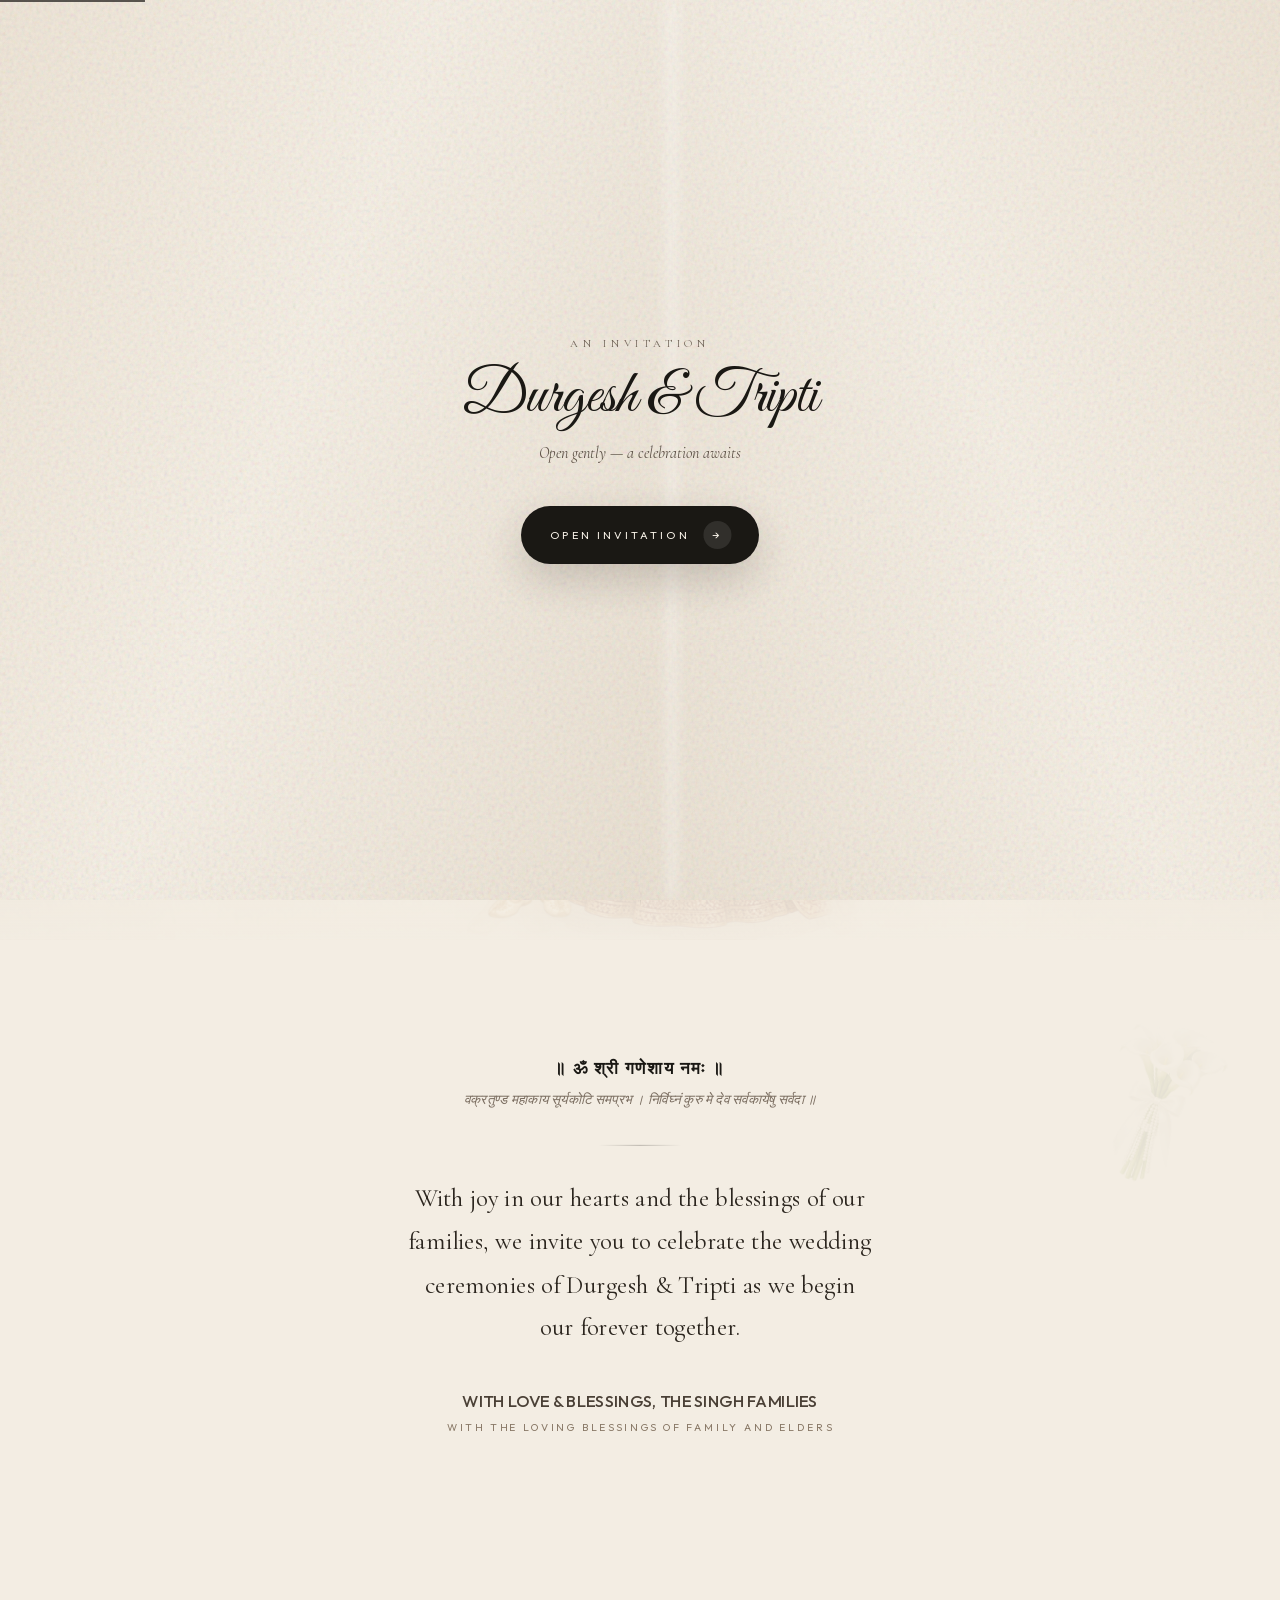
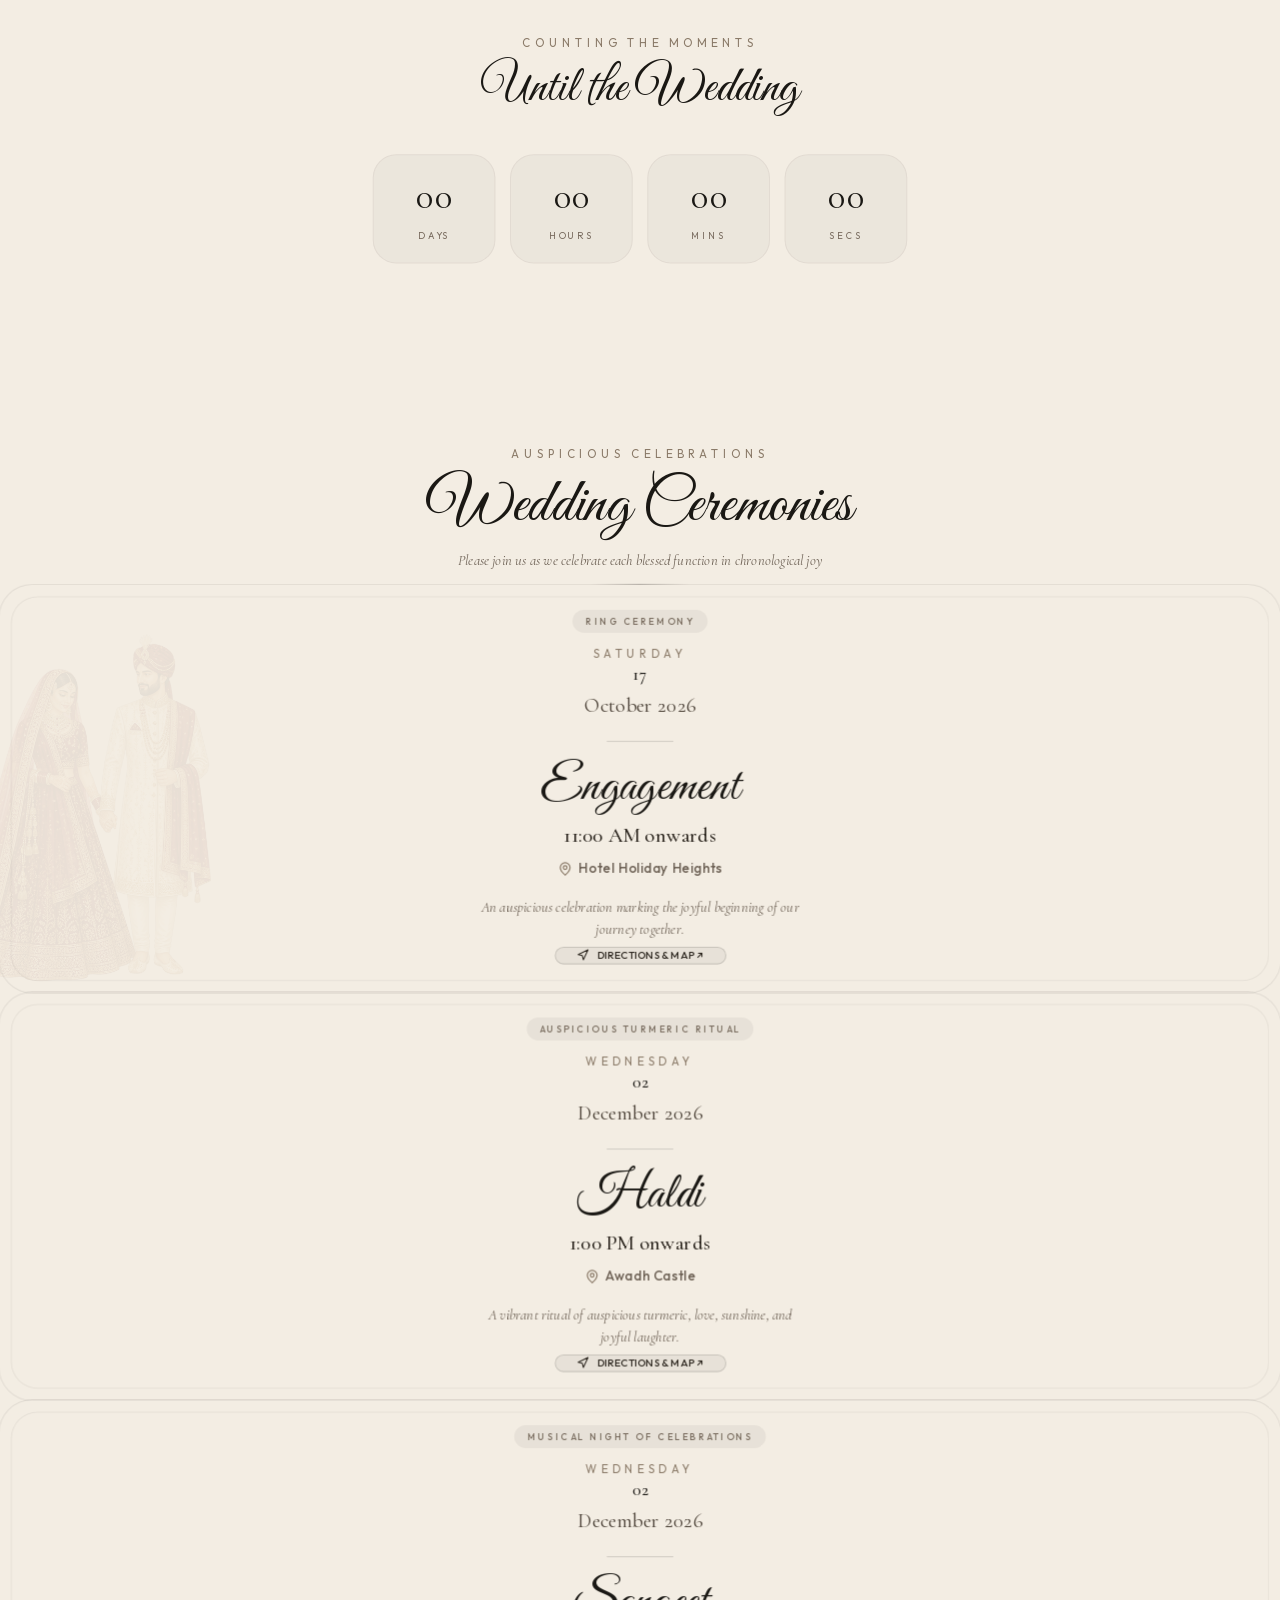
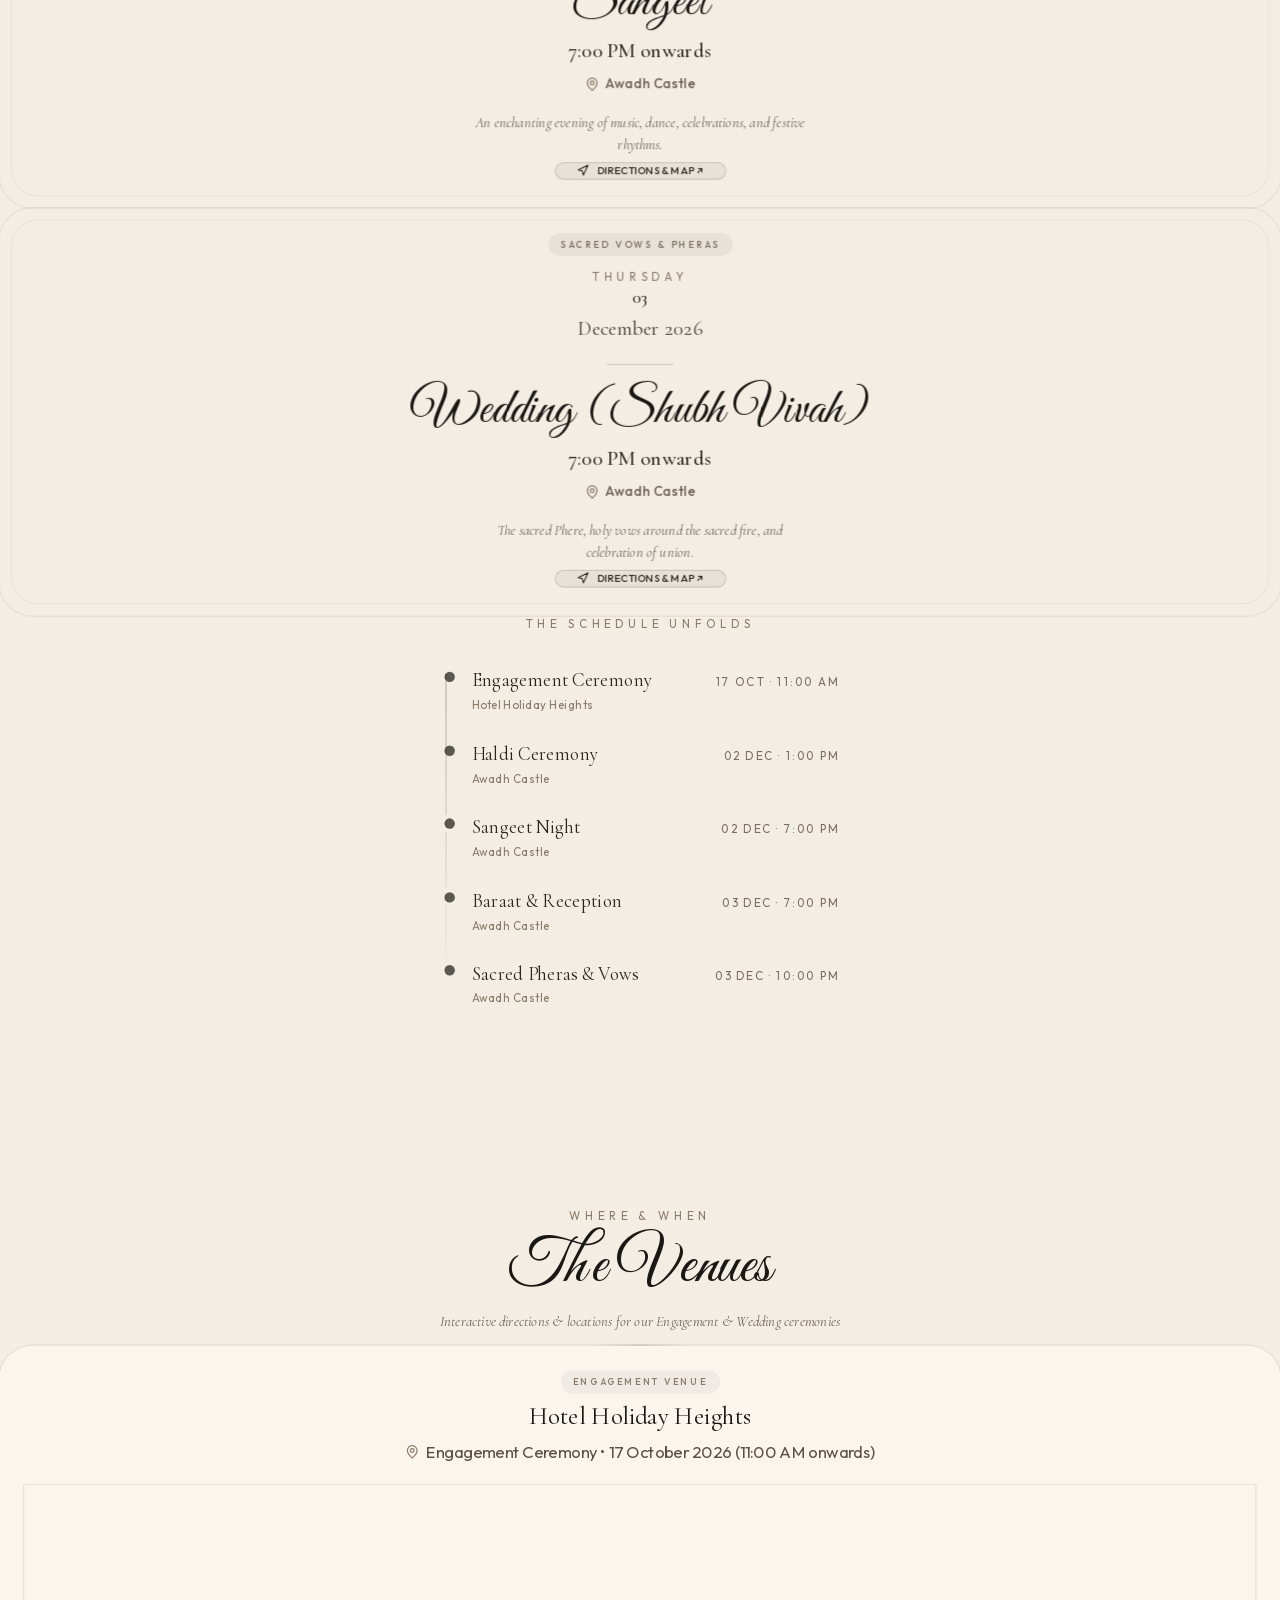
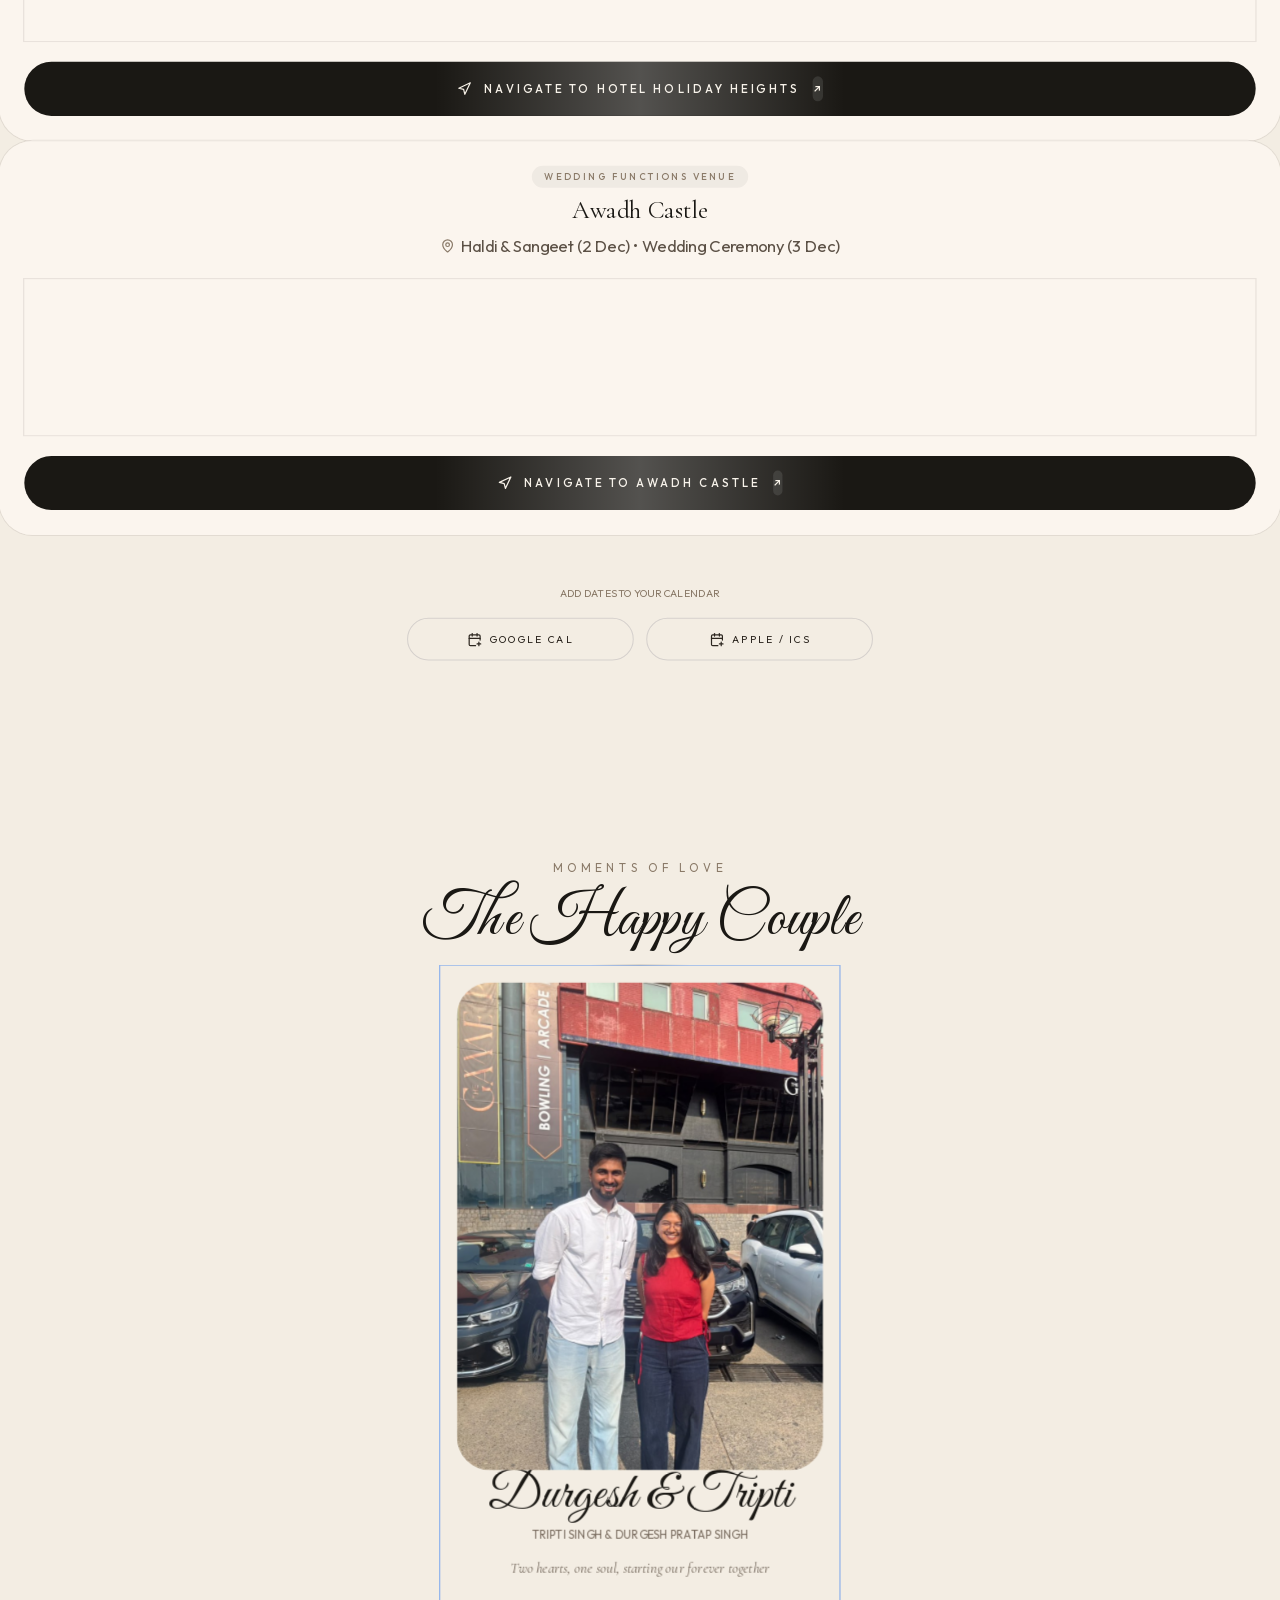
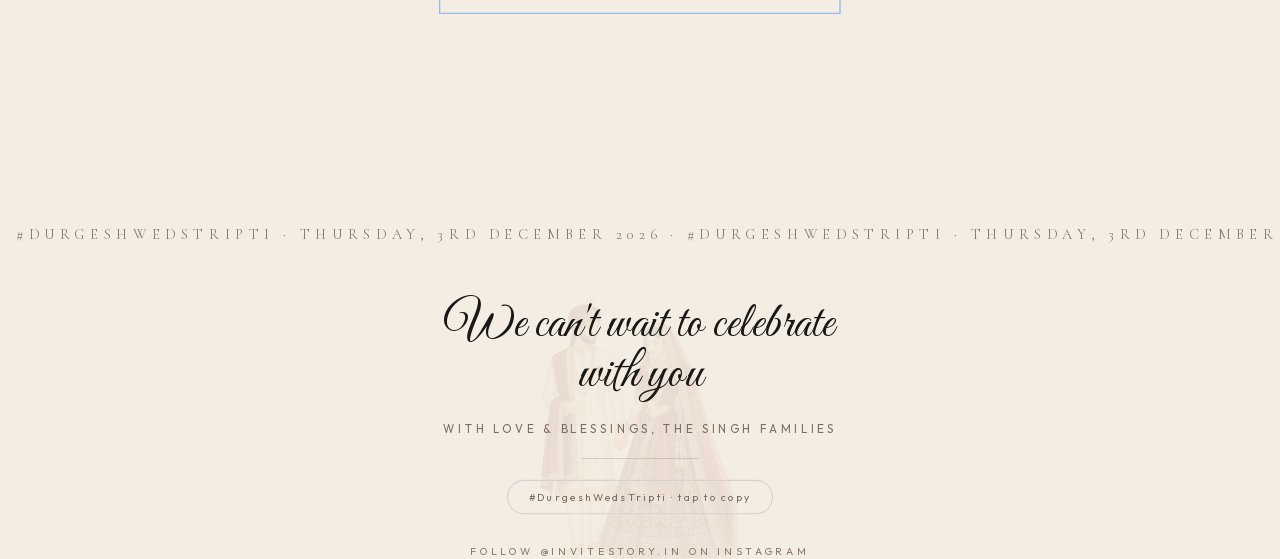
==== index.html @ 377e4f06 "first commit" ====
<!doctype html>
<html lang="en">
  <head>
    <meta charset="UTF-8" />
    <meta name="viewport" content="width=device-width, initial-scale=1.0, viewport-fit=cover" />
    <meta name="theme-color" content="#f3ede3" />
    <link rel="preconnect" href="https://fonts.googleapis.com" />
    <link rel="preconnect" href="https://fonts.gstatic.com" crossorigin />
    <link
      href="external/fonts.googleapis.com/css2-73b569e721.css"
      rel="stylesheet"
    />
    <title>Durgesh ❤ Tripti — Wedding Invitation</title>
    <meta name="description" content="Durgesh Pratap Singh weds Tripti Singh — a royal digital wedding invitation. Join us to celebrate our wedding ceremonies on 17th Oct & 2nd-3rd Dec 2026 at Hotel Holiday Heights & Awadh Castle." />
    <link rel="canonical" href="https://tripti-weds-durgesh.invitestory.in/" />

    <!-- Open Graph / Facebook / WhatsApp (Optimized for instant preview generation < 300KB) -->
    <meta property="og:site_name" content="Durgesh & Tripti Wedding Invitation" />
    <meta property="og:type" content="website" />
    <meta property="og:url" content="https://tripti-weds-durgesh.invitestory.in/" />
    <meta property="og:title" content="Durgesh ❤ Tripti — Wedding Invitation" />
    <meta property="og:description" content="We joyfully invite you to celebrate the wedding ceremonies of Durgesh Pratap Singh & Tripti Singh on 17th Oct & 2nd-3rd Dec 2026." />
    <meta property="og:locale" content="en_IN" />
    <meta property="og:image" content="https://tripti-weds-durgesh.invitestory.in/editable/assets/og-whatsapp.jpg" />
    <meta property="og:image:secure_url" content="https://tripti-weds-durgesh.invitestory.in/editable/assets/og-whatsapp.jpg" />
    <meta property="og:image:type" content="image/jpeg" />
    <meta property="og:image:width" content="1200" />
    <meta property="og:image:height" content="630" />
    <meta property="og:image:alt" content="Durgesh Pratap Singh and Tripti Singh Wedding Invitation" />
    
    <!-- WhatsApp Square Thumbnail Fallback -->
    <meta property="og:image" content="https://tripti-weds-durgesh.invitestory.in/editable/assets/og-whatsapp-square.jpg" />
    <meta property="og:image:secure_url" content="https://tripti-weds-durgesh.invitestory.in/editable/assets/og-whatsapp-square.jpg" />
    <meta property="og:image:type" content="image/jpeg" />
    <meta property="og:image:width" content="600" />
    <meta property="og:image:height" content="600" />
    <link rel="image_src" href="https://tripti-weds-durgesh.invitestory.in/editable/assets/og-whatsapp.jpg" />

    <!-- Twitter Card -->
    <meta name="twitter:card" content="summary_large_image" />
    <meta name="twitter:url" content="https://tripti-weds-durgesh.invitestory.in/" />
    <meta name="twitter:title" content="Durgesh ❤ Tripti — Wedding Invitation" />
    <meta name="twitter:description" content="We joyfully invite you to celebrate the wedding ceremonies of Durgesh Pratap Singh & Tripti Singh on 17th Oct & 2nd-3rd Dec 2026." />
    <meta name="twitter:image" content="https://tripti-weds-durgesh.invitestory.in/editable/assets/og-whatsapp.jpg" />

    <script src="./editable/wedding-data.js?v=3"></script>
    <script type="module" crossorigin src="assets/index-mGGyI97A.js?v=3"></script>
    <link rel="stylesheet" crossorigin href="assets/index-pQKWR5sE.css">
  </head>
  <body>
    <div id="root"></div>
  </body>
</html>
---- external/fonts.googleapis.com/css2-73b569e721.css ----
@font-face {
  font-family: 'Cormorant Garamond';
  font-style: italic;
  font-weight: 400;
  font-display: swap;
  src: url(../fonts.gstatic.com/s/cormorantgaramond/v21/co3smX5slCNuHLi8bLeY9MK7whWMhyjYrGFEsdtdc62E6zd58jDOjNk9IfqxUQ.woff) format('woff');
}
@font-face {
  font-family: 'Cormorant Garamond';
  font-style: normal;
  font-weight: 400;
  font-display: swap;
  src: url(../fonts.gstatic.com/s/cormorantgaramond/v21/co3bmX5slCNuHLi8bLeY9MK7whWMhyjoq3FNsS8.woff2) format('woff2');
}
@font-face {
  font-family: 'Cormorant Garamond';
  font-style: normal;
  font-weight: 500;
  font-display: swap;
  src: url(../fonts.gstatic.com/s/cormorantgaramond/v21/co3bmX5slCNuHLi8bLeY9MK7whWMhyjoq3FNsS8.woff2) format('woff2');
}
@font-face {
  font-family: 'Cormorant Garamond';
  font-style: normal;
  font-weight: 600;
  font-display: swap;
  src: url(../fonts.gstatic.com/s/cormorantgaramond/v21/co3bmX5slCNuHLi8bLeY9MK7whWMhyjoq3FNsS8.woff2) format('woff2');
}
@font-face {
  font-family: 'Great Vibes';
  font-style: normal;
  font-weight: 400;
  font-display: swap;
  src: url(../fonts.gstatic.com/s/greatvibes/v21/RWmMoKWR9v4ksMfaWd_JN-XHg6MKDA.woff2) format('woff2');
}
@font-face {
  font-family: 'Outfit';
  font-style: normal;
  font-weight: 300;
  font-display: swap;
  src: url(../fonts.gstatic.com/s/outfit/v15/QGYvz_MVcBeNP4N5tkFtc4A.woff2) format('woff2');
}
@font-face {
  font-family: 'Outfit';
  font-style: normal;
  font-weight: 400;
  font-display: swap;
  src: url(../fonts.gstatic.com/s/outfit/v15/QGYvz_MVcBeNP4N5tkFtc4A.woff2) format('woff2');
}
@font-face {
  font-family: 'Outfit';
  font-style: normal;
  font-weight: 500;
  font-display: swap;
  src: url(../fonts.gstatic.com/s/outfit/v15/QGYvz_MVcBeNP4N5tkFtc4A.woff2) format('woff2');
}
@font-face {
  font-family: 'Outfit';
  font-style: normal;
  font-weight: 600;
  font-display: swap;
  src: url(../fonts.gstatic.com/s/outfit/v15/QGYvz_MVcBeNP4N5tkFtc4A.woff2) format('woff2');
}
---- assets/index-pQKWR5sE.css ----
*,:before,:after{--tw-border-spacing-x: 0;--tw-border-spacing-y: 0;--tw-translate-x: 0;--tw-translate-y: 0;--tw-rotate: 0;--tw-skew-x: 0;--tw-skew-y: 0;--tw-scale-x: 1;--tw-scale-y: 1;--tw-pan-x: ;--tw-pan-y: ;--tw-pinch-zoom: ;--tw-scroll-snap-strictness: proximity;--tw-gradient-from-position: ;--tw-gradient-via-position: ;--tw-gradient-to-position: ;--tw-ordinal: ;--tw-slashed-zero: ;--tw-numeric-figure: ;--tw-numeric-spacing: ;--tw-numeric-fraction: ;--tw-ring-inset: ;--tw-ring-offset-width: 0px;--tw-ring-offset-color: #fff;--tw-ring-color: rgb(59 130 246 / .5);--tw-ring-offset-shadow: 0 0 #0000;--tw-ring-shadow: 0 0 #0000;--tw-shadow: 0 0 #0000;--tw-shadow-colored: 0 0 #0000;--tw-blur: ;--tw-brightness: ;--tw-contrast: ;--tw-grayscale: ;--tw-hue-rotate: ;--tw-invert: ;--tw-saturate: ;--tw-sepia: ;--tw-drop-shadow: ;--tw-backdrop-blur: ;--tw-backdrop-brightness: ;--tw-backdrop-contrast: ;--tw-backdrop-grayscale: ;--tw-backdrop-hue-rotate: ;--tw-backdrop-invert: ;--tw-backdrop-opacity: ;--tw-backdrop-saturate: ;--tw-backdrop-sepia: ;--tw-contain-size: ;--tw-contain-layout: ;--tw-contain-paint: ;--tw-contain-style: }::backdrop{--tw-border-spacing-x: 0;--tw-border-spacing-y: 0;--tw-translate-x: 0;--tw-translate-y: 0;--tw-rotate: 0;--tw-skew-x: 0;--tw-skew-y: 0;--tw-scale-x: 1;--tw-scale-y: 1;--tw-pan-x: ;--tw-pan-y: ;--tw-pinch-zoom: ;--tw-scroll-snap-strictness: proximity;--tw-gradient-from-position: ;--tw-gradient-via-position: ;--tw-gradient-to-position: ;--tw-ordinal: ;--tw-slashed-zero: ;--tw-numeric-figure: ;--tw-numeric-spacing: ;--tw-numeric-fraction: ;--tw-ring-inset: ;--tw-ring-offset-width: 0px;--tw-ring-offset-color: #fff;--tw-ring-color: rgb(59 130 246 / .5);--tw-ring-offset-shadow: 0 0 #0000;--tw-ring-shadow: 0 0 #0000;--tw-shadow: 0 0 #0000;--tw-shadow-colored: 0 0 #0000;--tw-blur: ;--tw-brightness: ;--tw-contrast: ;--tw-grayscale: ;--tw-hue-rotate: ;--tw-invert: ;--tw-saturate: ;--tw-sepia: ;--tw-drop-shadow: ;--tw-backdrop-blur: ;--tw-backdrop-brightness: ;--tw-backdrop-contrast: ;--tw-backdrop-grayscale: ;--tw-backdrop-hue-rotate: ;--tw-backdrop-invert: ;--tw-backdrop-opacity: ;--tw-backdrop-saturate: ;--tw-backdrop-sepia: ;--tw-contain-size: ;--tw-contain-layout: ;--tw-contain-paint: ;--tw-contain-style: }*,:before,:after{box-sizing:border-box;border-width:0;border-style:solid;border-color:#e5e7eb}:before,:after{--tw-content: ""}html,:host{line-height:1.5;-webkit-text-size-adjust:100%;-moz-tab-size:4;-o-tab-size:4;tab-size:4;font-family:ui-sans-serif,system-ui,sans-serif,"Apple Color Emoji","Segoe UI Emoji",Segoe UI Symbol,"Noto Color Emoji";font-feature-settings:normal;font-variation-settings:normal;-webkit-tap-highlight-color:transparent}body{margin:0;line-height:inherit}hr{height:0;color:inherit;border-top-width:1px}abbr:where([title]){-webkit-text-decoration:underline dotted;text-decoration:underline dotted}h1,h2,h3,h4,h5,h6{font-size:inherit;font-weight:inherit}a{color:inherit;text-decoration:inherit}b,strong{font-weight:bolder}code,kbd,samp,pre{font-family:ui-monospace,SFMono-Regular,Menlo,Monaco,Consolas,Liberation Mono,Courier New,monospace;font-feature-settings:normal;font-variation-settings:normal;font-size:1em}small{font-size:80%}sub,sup{font-size:75%;line-height:0;position:relative;vertical-align:baseline}sub{bottom:-.25em}sup{top:-.5em}table{text-indent:0;border-color:inherit;border-collapse:collapse}button,input,optgroup,select,textarea{font-family:inherit;font-feature-settings:inherit;font-variation-settings:inherit;font-size:100%;font-weight:inherit;line-height:inherit;letter-spacing:inherit;color:inherit;margin:0;padding:0}button,select{text-transform:none}button,input:where([type=button]),input:where([type=reset]),input:where([type=submit]){-webkit-appearance:button;background-color:transparent;background-image:none}:-moz-focusring{outline:auto}:-moz-ui-invalid{box-shadow:none}progress{vertical-align:baseline}::-webkit-inner-spin-button,::-webkit-outer-spin-button{height:auto}[type=search]{-webkit-appearance:textfield;outline-offset:-2px}::-webkit-search-decoration{-webkit-appearance:none}::-webkit-file-upload-button{-webkit-appearance:button;font:inherit}summary{display:list-item}blockquote,dl,dd,h1,h2,h3,h4,h5,h6,hr,figure,p,pre{margin:0}fieldset{margin:0;padding:0}legend{padding:0}ol,ul,menu{list-style:none;margin:0;padding:0}dialog{padding:0}textarea{resize:vertical}input::-moz-placeholder,textarea::-moz-placeholder{opacity:1;color:#9ca3af}input::placeholder,textarea::placeholder{opacity:1;color:#9ca3af}button,[role=button]{cursor:pointer}:disabled{cursor:default}img,svg,video,canvas,audio,iframe,embed,object{display:block;vertical-align:middle}img,video{max-width:100%;height:auto}[hidden]:where(:not([hidden=until-found])){display:none}:root{--background: 36 33% 92%;--foreground: 30 10% 10%;--card: 36 40% 97%;--card-foreground: 30 10% 10%;--popover: 36 40% 97%;--popover-foreground: 30 10% 10%;--primary: 30 10% 10%;--primary-foreground: 36 40% 96%;--secondary: 34 20% 90%;--secondary-foreground: 30 10% 10%;--muted: 34 16% 88%;--muted-foreground: 30 8% 40%;--accent: 34 16% 88%;--accent-foreground: 30 10% 10%;--destructive: 0 84% 60%;--destructive-foreground: 0 0% 98%;--border: 30 10% 82%;--input: 30 10% 82%;--ring: 30 10% 20%;--radius: .75rem}*{border-color:hsl(var(--border))}html{background:#f3ede3}body{background:#f3ede3;color:#1a1814;font-family:Outfit,Helvetica Neue,sans-serif;overflow-x:hidden;-webkit-font-smoothing:antialiased}::-moz-selection{background:#1a181424}::selection{background:#1a181424}::-webkit-scrollbar{width:5px}::-webkit-scrollbar-track{background:#f3ede3}::-webkit-scrollbar-thumb{background:#c4b6a4;border-radius:99px}.sr-only{position:absolute;width:1px;height:1px;padding:0;margin:-1px;overflow:hidden;clip:rect(0,0,0,0);white-space:nowrap;border-width:0}.pointer-events-none{pointer-events:none}.visible{visibility:visible}.invisible{visibility:hidden}.fixed{position:fixed}.absolute{position:absolute}.relative{position:relative}.inset-0{inset:0}.inset-3{inset:.75rem}.inset-\[-10\%\]{inset:-10%}.inset-x-0{left:0;right:0}.inset-y-0{top:0;bottom:0}.-bottom-12{bottom:-3rem}.-left-1\/3{left:-33.333333%}.-left-10{left:-2.5rem}.-left-12{left:-3rem}.-right-12{right:-3rem}.-right-8{right:-2rem}.-top-12{top:-3rem}.bottom-0{bottom:0}.bottom-2{bottom:.5rem}.bottom-\[1\%\]{bottom:1%}.bottom-\[16\%\]{bottom:16%}.left-0{left:0}.left-1\/2{left:50%}.left-2{left:.5rem}.left-\[50\%\]{left:50%}.left-\[5px\]{left:5px}.right-0{right:0}.right-1{right:.25rem}.right-2{right:.5rem}.right-3{right:.75rem}.right-4{right:1rem}.right-\[-2\%\]{right:-2%}.top-0{top:0}.top-1\.5{top:.375rem}.top-1\/2{top:50%}.top-10{top:2.5rem}.top-2{top:.5rem}.top-24{top:6rem}.top-3\.5{top:.875rem}.top-4{top:1rem}.top-8{top:2rem}.top-\[-10\%\]{top:-10%}.top-\[16\%\]{top:16%}.top-\[1px\]{top:1px}.top-\[38\%\]{top:38%}.top-\[50\%\]{top:50%}.top-\[60\%\]{top:60%}.top-full{top:100%}.isolate{isolation:isolate}.z-10{z-index:10}.z-20{z-index:20}.z-50{z-index:50}.z-\[1\]{z-index:1}.z-\[2\]{z-index:2}.z-\[3\]{z-index:3}.z-\[4\]{z-index:4}.z-\[5\]{z-index:5}.z-\[60\]{z-index:60}.z-\[6\]{z-index:6}.z-\[8\]{z-index:8}.order-first{order:-9999}.order-last{order:9999}.col-start-2{grid-column-start:2}.row-span-2{grid-row:span 2 / span 2}.row-start-1{grid-row-start:1}.\!m-0{margin:0!important}.-mx-1{margin-left:-.25rem;margin-right:-.25rem}.-my-2{margin-top:-.5rem;margin-bottom:-.5rem}.mx-2{margin-left:.5rem;margin-right:.5rem}.mx-3\.5{margin-left:.875rem;margin-right:.875rem}.mx-auto{margin-left:auto;margin-right:auto}.my-0{margin-top:0;margin-bottom:0}.my-0\.5{margin-top:.125rem;margin-bottom:.125rem}.my-1{margin-top:.25rem;margin-bottom:.25rem}.-ml-4{margin-left:-1rem}.-mt-4{margin-top:-1rem}.mb-10{margin-bottom:2.5rem}.mb-12{margin-bottom:3rem}.mb-2{margin-bottom:.5rem}.mb-3{margin-bottom:.75rem}.mb-7{margin-bottom:1.75rem}.mb-8{margin-bottom:2rem}.ml-1{margin-left:.25rem}.ml-4{margin-left:1rem}.ml-auto{margin-left:auto}.mt-1{margin-top:.25rem}.mt-1\.5{margin-top:.375rem}.mt-10{margin-top:2.5rem}.mt-12{margin-top:3rem}.mt-2{margin-top:.5rem}.mt-3{margin-top:.75rem}.mt-4{margin-top:1rem}.mt-5{margin-top:1.25rem}.mt-7{margin-top:1.75rem}.mt-8{margin-top:2rem}.mt-auto{margin-top:auto}.line-clamp-1{overflow:hidden;display:-webkit-box;-webkit-box-orient:vertical;-webkit-line-clamp:1}.line-clamp-2{overflow:hidden;display:-webkit-box;-webkit-box-orient:vertical;-webkit-line-clamp:2}.block{display:block}.inline-block{display:inline-block}.flex{display:flex}.inline-flex{display:inline-flex}.table{display:table}.table-caption{display:table-caption}.table-cell{display:table-cell}.table-row{display:table-row}.grid{display:grid}.hidden{display:none}.aspect-square{aspect-ratio:1 / 1}.aspect-video{aspect-ratio:16 / 9}.size-10{width:2.5rem;height:2.5rem}.size-2{width:.5rem;height:.5rem}.size-2\.5{width:.625rem;height:.625rem}.size-3{width:.75rem;height:.75rem}.size-3\.5{width:.875rem;height:.875rem}.size-4{width:1rem;height:1rem}.size-6{width:1.5rem;height:1.5rem}.size-7{width:1.75rem;height:1.75rem}.size-8{width:2rem;height:2rem}.size-9{width:2.25rem;height:2.25rem}.size-auto{width:auto;height:auto}.size-full{width:100%;height:100%}.h-1\.5{height:.375rem}.h-10{height:2.5rem}.h-12{height:3rem}.h-2{height:.5rem}.h-2\.5{height:.625rem}.h-36{height:9rem}.h-4{height:1rem}.h-48{height:12rem}.h-5{height:1.25rem}.h-6{height:1.5rem}.h-64{height:16rem}.h-7{height:1.75rem}.h-8{height:2rem}.h-9{height:2.25rem}.h-\[1\.15em\]{height:1.15em}.h-\[1\.15rem\]{height:1.15rem}.h-\[2px\]{height:2px}.h-\[65\%\]{height:65%}.h-\[70\%\]{height:70%}.h-\[92\%\]{height:92%}.h-\[96\%\]{height:96%}.h-\[calc\(100\%-1px\)\]{height:calc(100% - 1px)}.h-\[var\(--radix-navigation-menu-viewport-height\)\]{height:var(--radix-navigation-menu-viewport-height)}.h-\[var\(--radix-select-trigger-height\)\]{height:var(--radix-select-trigger-height)}.h-auto{height:auto}.h-full{height:100%}.h-px{height:1px}.h-svh{height:100svh}.max-h-\[300px\]{max-height:300px}.min-h-0{min-height:0px}.min-h-16{min-height:4rem}.min-h-4{min-height:1rem}.min-h-\[100dvh\]{min-height:100dvh}.min-h-\[115dvh\]{min-height:115dvh}.min-h-svh{min-height:100svh}.w-0{width:0px}.w-1{width:.25rem}.w-1\/2{width:50%}.w-1\/3{width:33.333333%}.w-16{width:4rem}.w-2{width:.5rem}.w-2\.5{width:.625rem}.w-20{width:5rem}.w-24{width:6rem}.w-28{width:7rem}.w-3{width:.75rem}.w-3\/4{width:75%}.w-4{width:1rem}.w-40{width:10rem}.w-48{width:12rem}.w-5{width:1.25rem}.w-56{width:14rem}.w-64{width:16rem}.w-7{width:1.75rem}.w-72{width:18rem}.w-8{width:2rem}.w-9{width:2.25rem}.w-\[100px\]{width:100px}.w-\[28\%\]{width:28%}.w-\[85\%\]{width:85%}.w-\[92\%\]{width:92%}.w-auto{width:auto}.w-fit{width:-moz-fit-content;width:fit-content}.w-full{width:100%}.w-max{width:-moz-max-content;width:max-content}.w-px{width:1px}.min-w-0{min-width:0px}.min-w-10{min-width:2.5rem}.min-w-5{min-width:1.25rem}.min-w-8{min-width:2rem}.min-w-9{min-width:2.25rem}.min-w-\[12rem\]{min-width:12rem}.min-w-\[8rem\]{min-width:8rem}.min-w-\[var\(--radix-select-trigger-width\)\]{min-width:var(--radix-select-trigger-width)}.max-w-\[120px\]{max-width:120px}.max-w-\[440px\]{max-width:440px}.max-w-\[92\%\]{max-width:92%}.max-w-\[calc\(100\%-2rem\)\]{max-width:calc(100% - 2rem)}.max-w-lg{max-width:32rem}.max-w-max{max-width:-moz-max-content;max-width:max-content}.max-w-md{max-width:28rem}.max-w-none{max-width:none}.max-w-sm{max-width:24rem}.max-w-xs{max-width:20rem}.flex-1{flex:1 1 0%}.shrink-0{flex-shrink:0}.grow{flex-grow:1}.grow-0{flex-grow:0}.basis-full{flex-basis:100%}.caption-bottom{caption-side:bottom}.border-collapse{border-collapse:collapse}.origin-center{transform-origin:center}.origin-left{transform-origin:left}.origin-top{transform-origin:top}.-translate-x-1\/2{--tw-translate-x: -50%;transform:translate(var(--tw-translate-x),var(--tw-translate-y)) rotate(var(--tw-rotate)) skew(var(--tw-skew-x)) skewY(var(--tw-skew-y)) scaleX(var(--tw-scale-x)) scaleY(var(--tw-scale-y))}.-translate-x-\[44\%\]{--tw-translate-x: -44%;transform:translate(var(--tw-translate-x),var(--tw-translate-y)) rotate(var(--tw-rotate)) skew(var(--tw-skew-x)) skewY(var(--tw-skew-y)) scaleX(var(--tw-scale-x)) scaleY(var(--tw-scale-y))}.-translate-x-\[54\%\]{--tw-translate-x: -54%;transform:translate(var(--tw-translate-x),var(--tw-translate-y)) rotate(var(--tw-rotate)) skew(var(--tw-skew-x)) skewY(var(--tw-skew-y)) scaleX(var(--tw-scale-x)) scaleY(var(--tw-scale-y))}.-translate-x-px{--tw-translate-x: -1px;transform:translate(var(--tw-translate-x),var(--tw-translate-y)) rotate(var(--tw-rotate)) skew(var(--tw-skew-x)) skewY(var(--tw-skew-y)) scaleX(var(--tw-scale-x)) scaleY(var(--tw-scale-y))}.-translate-y-1\/2{--tw-translate-y: -50%;transform:translate(var(--tw-translate-x),var(--tw-translate-y)) rotate(var(--tw-rotate)) skew(var(--tw-skew-x)) skewY(var(--tw-skew-y)) scaleX(var(--tw-scale-x)) scaleY(var(--tw-scale-y))}.translate-x-\[-50\%\]{--tw-translate-x: -50%;transform:translate(var(--tw-translate-x),var(--tw-translate-y)) rotate(var(--tw-rotate)) skew(var(--tw-skew-x)) skewY(var(--tw-skew-y)) scaleX(var(--tw-scale-x)) scaleY(var(--tw-scale-y))}.translate-x-px{--tw-translate-x: 1px;transform:translate(var(--tw-translate-x),var(--tw-translate-y)) rotate(var(--tw-rotate)) skew(var(--tw-skew-x)) skewY(var(--tw-skew-y)) scaleX(var(--tw-scale-x)) scaleY(var(--tw-scale-y))}.translate-y-0\.5{--tw-translate-y: .125rem;transform:translate(var(--tw-translate-x),var(--tw-translate-y)) rotate(var(--tw-rotate)) skew(var(--tw-skew-x)) skewY(var(--tw-skew-y)) scaleX(var(--tw-scale-x)) scaleY(var(--tw-scale-y))}.translate-y-\[-50\%\]{--tw-translate-y: -50%;transform:translate(var(--tw-translate-x),var(--tw-translate-y)) rotate(var(--tw-rotate)) skew(var(--tw-skew-x)) skewY(var(--tw-skew-y)) scaleX(var(--tw-scale-x)) scaleY(var(--tw-scale-y))}.translate-y-\[calc\(-50\%_-_2px\)\]{--tw-translate-y: calc(-50% - 2px) ;transform:translate(var(--tw-translate-x),var(--tw-translate-y)) rotate(var(--tw-rotate)) skew(var(--tw-skew-x)) skewY(var(--tw-skew-y)) scaleX(var(--tw-scale-x)) scaleY(var(--tw-scale-y))}.rotate-12{--tw-rotate: 12deg;transform:translate(var(--tw-translate-x),var(--tw-translate-y)) rotate(var(--tw-rotate)) skew(var(--tw-skew-x)) skewY(var(--tw-skew-y)) scaleX(var(--tw-scale-x)) scaleY(var(--tw-scale-y))}.rotate-45{--tw-rotate: 45deg;transform:translate(var(--tw-translate-x),var(--tw-translate-y)) rotate(var(--tw-rotate)) skew(var(--tw-skew-x)) skewY(var(--tw-skew-y)) scaleX(var(--tw-scale-x)) scaleY(var(--tw-scale-y))}.rotate-90{--tw-rotate: 90deg;transform:translate(var(--tw-translate-x),var(--tw-translate-y)) rotate(var(--tw-rotate)) skew(var(--tw-skew-x)) skewY(var(--tw-skew-y)) scaleX(var(--tw-scale-x)) scaleY(var(--tw-scale-y))}.-scale-x-100{--tw-scale-x: -1;transform:translate(var(--tw-translate-x),var(--tw-translate-y)) rotate(var(--tw-rotate)) skew(var(--tw-skew-x)) skewY(var(--tw-skew-y)) scaleX(var(--tw-scale-x)) scaleY(var(--tw-scale-y))}.transform{transform:translate(var(--tw-translate-x),var(--tw-translate-y)) rotate(var(--tw-rotate)) skew(var(--tw-skew-x)) skewY(var(--tw-skew-y)) scaleX(var(--tw-scale-x)) scaleY(var(--tw-scale-y))}@keyframes caret-blink{0%,70%,to{opacity:1}20%,50%{opacity:0}}.animate-caret-blink{animation:caret-blink 1.25s ease-out infinite}@keyframes pulse{50%{opacity:.5}}.animate-pulse{animation:pulse 2s cubic-bezier(.4,0,.6,1) infinite}@keyframes spin{to{transform:rotate(360deg)}}.animate-spin{animation:spin 1s linear infinite}.cursor-default{cursor:default}.cursor-text{cursor:text}.touch-none{touch-action:none}.select-none{-webkit-user-select:none;-moz-user-select:none;user-select:none}.resize-none{resize:none}.scroll-my-1{scroll-margin-top:.25rem;scroll-margin-bottom:.25rem}.scroll-py-1{scroll-padding-top:.25rem;scroll-padding-bottom:.25rem}.list-disc{list-style-type:disc}.list-none{list-style-type:none}.auto-rows-min{grid-auto-rows:min-content}.grid-cols-1{grid-template-columns:repeat(1,minmax(0,1fr))}.grid-cols-2{grid-template-columns:repeat(2,minmax(0,1fr))}.grid-cols-4{grid-template-columns:repeat(4,minmax(0,1fr))}.grid-cols-\[0_1fr\]{grid-template-columns:0 1fr}.grid-rows-\[auto_auto\]{grid-template-rows:auto auto}.flex-row{flex-direction:row}.flex-col{flex-direction:column}.flex-col-reverse{flex-direction:column-reverse}.flex-wrap{flex-wrap:wrap}.place-content-center{place-content:center}.items-start{align-items:flex-start}.items-end{align-items:flex-end}.items-center{align-items:center}.items-baseline{align-items:baseline}.items-stretch{align-items:stretch}.justify-start{justify-content:flex-start}.justify-center{justify-content:center}.justify-between{justify-content:space-between}.justify-items-start{justify-items:start}.gap-0\.5{gap:.125rem}.gap-1{gap:.25rem}.gap-1\.5{gap:.375rem}.gap-2{gap:.5rem}.gap-2\.5{gap:.625rem}.gap-3{gap:.75rem}.gap-4{gap:1rem}.gap-5{gap:1.25rem}.gap-6{gap:1.5rem}.gap-7{gap:1.75rem}.gap-\[--spacing\(var\(--gap\)\)\]{gap:var(--spacing(var(--gap)))}.gap-x-1\.5{-moz-column-gap:.375rem;column-gap:.375rem}.gap-y-0\.5{row-gap:.125rem}.gap-y-1{row-gap:.25rem}.self-start{align-self:flex-start}.self-stretch{align-self:stretch}.justify-self-end{justify-self:end}.overflow-auto{overflow:auto}.overflow-hidden{overflow:hidden}.overflow-x-auto{overflow-x:auto}.overflow-y-auto{overflow-y:auto}.overflow-x-hidden{overflow-x:hidden}.whitespace-nowrap{white-space:nowrap}.text-balance{text-wrap:balance}.break-words{overflow-wrap:break-word}.rounded-\[1\.35rem\]{border-radius:1.35rem}.rounded-\[1\.55rem\]{border-radius:1.55rem}.rounded-\[1\.75rem\]{border-radius:1.75rem}.rounded-\[2px\]{border-radius:2px}.rounded-\[2rem\]{border-radius:2rem}.rounded-\[40\%_60\%_55\%_45\%\]{border-radius:40% 60% 55% 45%}.rounded-\[4px\]{border-radius:4px}.rounded-\[calc\(var\(--radius\)-5px\)\]{border-radius:calc(var(--radius) - 5px)}.rounded-\[inherit\]{border-radius:inherit}.rounded-full{border-radius:9999px}.rounded-lg{border-radius:var(--radius)}.rounded-md{border-radius:calc(var(--radius) - 2px)}.rounded-none{border-radius:0}.rounded-sm{border-radius:calc(var(--radius) - 4px)}.rounded-xl{border-radius:calc(var(--radius) + 4px)}.rounded-xs{border-radius:calc(var(--radius) - 6px)}.rounded-l-md{border-top-left-radius:calc(var(--radius) - 2px);border-bottom-left-radius:calc(var(--radius) - 2px)}.rounded-r-md{border-top-right-radius:calc(var(--radius) - 2px);border-bottom-right-radius:calc(var(--radius) - 2px)}.rounded-tl-sm{border-top-left-radius:calc(var(--radius) - 4px)}.border{border-width:1px}.border-0{border-width:0px}.border-\[1\.5px\]{border-width:1.5px}.border-y{border-top-width:1px;border-bottom-width:1px}.border-b{border-bottom-width:1px}.border-l{border-left-width:1px}.border-r{border-right-width:1px}.border-t{border-top-width:1px}.border-dashed{border-style:dashed}.border-\[\#1a1814\]\/15{border-color:#1a181426}.border-\[\#1a1814\]\/35{border-color:#1a181459}.border-border{border-color:hsl(var(--border))}.border-border\/50{border-color:hsl(var(--border) / .5)}.border-input{border-color:hsl(var(--input))}.border-primary{border-color:hsl(var(--primary))}.border-sidebar-border{border-color:hsl(var(--sidebar-border))}.border-transparent{border-color:transparent}.border-l-transparent{border-left-color:transparent}.border-t-transparent{border-top-color:transparent}.bg-\[\#1a1814\]{--tw-bg-opacity: 1;background-color:rgb(26 24 20 / var(--tw-bg-opacity, 1))}.bg-\[\#1a1814\]\/15{background-color:#1a181426}.bg-\[\#1a1814\]\/20{background-color:#1a181433}.bg-\[\#1a1814\]\/5{background-color:#1a18140d}.bg-\[\#1a1814\]\/70{background-color:#1a1814b3}.bg-\[\#f3ede3\]{--tw-bg-opacity: 1;background-color:rgb(243 237 227 / var(--tw-bg-opacity, 1))}.bg-\[\#fffaf4\]\/70{background-color:#fffaf4b3}.bg-\[rgba\(26\,24\,20\,0\.03\)\]{background-color:#1a181408}.bg-accent{background-color:hsl(var(--accent))}.bg-background{background-color:hsl(var(--background))}.bg-black\/50{background-color:#00000080}.bg-border{background-color:hsl(var(--border))}.bg-card{background-color:hsl(var(--card))}.bg-destructive{--tw-bg-opacity: 1;background-color:hsl(var(--destructive) / var(--tw-bg-opacity, 1))}.bg-foreground{background-color:hsl(var(--foreground))}.bg-input{background-color:hsl(var(--input))}.bg-muted{background-color:hsl(var(--muted))}.bg-muted\/50{background-color:hsl(var(--muted) / .5)}.bg-popover{background-color:hsl(var(--popover))}.bg-primary{background-color:hsl(var(--primary))}.bg-primary\/20{background-color:hsl(var(--primary) / .2)}.bg-secondary{background-color:hsl(var(--secondary))}.bg-sidebar{background-color:hsl(var(--sidebar-background))}.bg-sidebar-border{background-color:hsl(var(--sidebar-border))}.bg-transparent{background-color:transparent}.bg-white{--tw-bg-opacity: 1;background-color:rgb(255 255 255 / var(--tw-bg-opacity, 1))}.bg-white\/10{background-color:#ffffff1a}.bg-white\/40{background-color:#fff6}.bg-gradient-to-b{background-image:linear-gradient(to bottom,var(--tw-gradient-stops))}.bg-gradient-to-r{background-image:linear-gradient(to right,var(--tw-gradient-stops))}.from-\[\#1a1814\]\/30{--tw-gradient-from: rgb(26 24 20 / .3) var(--tw-gradient-from-position);--tw-gradient-to: rgb(26 24 20 / 0) var(--tw-gradient-to-position);--tw-gradient-stops: var(--tw-gradient-from), var(--tw-gradient-to)}.from-\[\#1a1814\]\/45{--tw-gradient-from: rgb(26 24 20 / .45) var(--tw-gradient-from-position);--tw-gradient-to: rgb(26 24 20 / 0) var(--tw-gradient-to-position);--tw-gradient-stops: var(--tw-gradient-from), var(--tw-gradient-to)}.from-\[\#f3ede3\]{--tw-gradient-from: #f3ede3 var(--tw-gradient-from-position);--tw-gradient-to: rgb(243 237 227 / 0) var(--tw-gradient-to-position);--tw-gradient-stops: var(--tw-gradient-from), var(--tw-gradient-to)}.from-transparent{--tw-gradient-from: transparent var(--tw-gradient-from-position);--tw-gradient-to: rgb(0 0 0 / 0) var(--tw-gradient-to-position);--tw-gradient-stops: var(--tw-gradient-from), var(--tw-gradient-to)}.via-\[\#1a1814\]\/15{--tw-gradient-to: rgb(26 24 20 / 0) var(--tw-gradient-to-position);--tw-gradient-stops: var(--tw-gradient-from), rgb(26 24 20 / .15) var(--tw-gradient-via-position), var(--tw-gradient-to)}.via-\[\#1a1814\]\/25{--tw-gradient-to: rgb(26 24 20 / 0) var(--tw-gradient-to-position);--tw-gradient-stops: var(--tw-gradient-from), rgb(26 24 20 / .25) var(--tw-gradient-via-position), var(--tw-gradient-to)}.via-\[\#1a1814\]\/35{--tw-gradient-to: rgb(26 24 20 / 0) var(--tw-gradient-to-position);--tw-gradient-stops: var(--tw-gradient-from), rgb(26 24 20 / .35) var(--tw-gradient-via-position), var(--tw-gradient-to)}.via-white\/25{--tw-gradient-to: rgb(255 255 255 / 0) var(--tw-gradient-to-position);--tw-gradient-stops: var(--tw-gradient-from), rgb(255 255 255 / .25) var(--tw-gradient-via-position), var(--tw-gradient-to)}.via-white\/35{--tw-gradient-to: rgb(255 255 255 / 0) var(--tw-gradient-to-position);--tw-gradient-stops: var(--tw-gradient-from), rgb(255 255 255 / .35) var(--tw-gradient-via-position), var(--tw-gradient-to)}.via-white\/40{--tw-gradient-to: rgb(255 255 255 / 0) var(--tw-gradient-to-position);--tw-gradient-stops: var(--tw-gradient-from), rgb(255 255 255 / .4) var(--tw-gradient-via-position), var(--tw-gradient-to)}.to-transparent{--tw-gradient-to: transparent var(--tw-gradient-to-position)}.fill-current{fill:currentColor}.fill-foreground{fill:hsl(var(--foreground))}.fill-primary{fill:hsl(var(--primary))}.object-contain{-o-object-fit:contain;object-fit:contain}.object-cover{-o-object-fit:cover;object-fit:cover}.object-bottom{-o-object-position:bottom;object-position:bottom}.p-0{padding:0}.p-1{padding:.25rem}.p-2{padding:.5rem}.p-3{padding:.75rem}.p-4{padding:1rem}.p-6{padding:1.5rem}.p-\[3px\]{padding:3px}.p-px{padding:1px}.px-1{padding-left:.25rem;padding-right:.25rem}.px-1\.5{padding-left:.375rem;padding-right:.375rem}.px-2{padding-left:.5rem;padding-right:.5rem}.px-2\.5{padding-left:.625rem;padding-right:.625rem}.px-3{padding-left:.75rem;padding-right:.75rem}.px-4{padding-left:1rem;padding-right:1rem}.px-5{padding-left:1.25rem;padding-right:1.25rem}.px-6{padding-left:1.5rem;padding-right:1.5rem}.px-7{padding-left:1.75rem;padding-right:1.75rem}.px-8{padding-left:2rem;padding-right:2rem}.py-0\.5{padding-top:.125rem;padding-bottom:.125rem}.py-1{padding-top:.25rem;padding-bottom:.25rem}.py-1\.5{padding-top:.375rem;padding-bottom:.375rem}.py-2{padding-top:.5rem;padding-bottom:.5rem}.py-20{padding-top:5rem;padding-bottom:5rem}.py-24{padding-top:6rem;padding-bottom:6rem}.py-28{padding-top:7rem;padding-bottom:7rem}.py-3{padding-top:.75rem;padding-bottom:.75rem}.py-3\.5{padding-top:.875rem;padding-bottom:.875rem}.py-4{padding-top:1rem;padding-bottom:1rem}.py-5{padding-top:1.25rem;padding-bottom:1.25rem}.py-6{padding-top:1.5rem;padding-bottom:1.5rem}.pb-10{padding-bottom:2.5rem}.pb-16{padding-bottom:4rem}.pb-3{padding-bottom:.75rem}.pb-4{padding-bottom:1rem}.pl-1{padding-left:.25rem}.pl-2{padding-left:.5rem}.pl-3{padding-left:.75rem}.pl-4{padding-left:1rem}.pl-8{padding-left:2rem}.pr-1{padding-right:.25rem}.pr-2{padding-right:.5rem}.pr-2\.5{padding-right:.625rem}.pr-3{padding-right:.75rem}.pr-8{padding-right:2rem}.pt-0{padding-top:0}.pt-12{padding-top:3rem}.pt-24{padding-top:6rem}.pt-3{padding-top:.75rem}.pt-4{padding-top:1rem}.pt-\[min\(10svh\,5\.5rem\)\]{padding-top:min(10svh,5.5rem)}.text-left{text-align:left}.text-center{text-align:center}.align-middle{vertical-align:middle}.align-bottom{vertical-align:bottom}.font-mono{font-family:ui-monospace,SFMono-Regular,Menlo,Monaco,Consolas,Liberation Mono,Courier New,monospace}.font-sans{font-family:ui-sans-serif,system-ui,sans-serif,"Apple Color Emoji","Segoe UI Emoji",Segoe UI Symbol,"Noto Color Emoji"}.text-2xl{font-size:1.5rem;line-height:2rem}.text-3xl{font-size:1.875rem;line-height:2.25rem}.text-4xl{font-size:2.25rem;line-height:2.5rem}.text-5xl{font-size:3rem;line-height:1}.text-8xl{font-size:6rem;line-height:1}.text-\[0\.55em\]{font-size:.55em}.text-\[0\.8rem\]{font-size:.8rem}.text-\[1\.35rem\]{font-size:1.35rem}.text-\[10px\]{font-size:10px}.text-\[11px\]{font-size:11px}.text-\[13px\]{font-size:13px}.text-\[9px\]{font-size:9px}.text-base{font-size:1rem;line-height:1.5rem}.text-lg{font-size:1.125rem;line-height:1.75rem}.text-sm{font-size:.875rem;line-height:1.25rem}.text-sm\/relaxed{font-size:.875rem;line-height:1.625}.text-xl{font-size:1.25rem;line-height:1.75rem}.text-xs{font-size:.75rem;line-height:1rem}.font-medium{font-weight:500}.font-normal{font-weight:400}.font-semibold{font-weight:600}.uppercase{text-transform:uppercase}.italic{font-style:italic}.tabular-nums{--tw-numeric-spacing: tabular-nums;font-variant-numeric:var(--tw-ordinal) var(--tw-slashed-zero) var(--tw-numeric-figure) var(--tw-numeric-spacing) var(--tw-numeric-fraction)}.leading-\[0\.95\]{line-height:.95}.leading-\[1\.55\]{line-height:1.55}.leading-none{line-height:1}.leading-normal{line-height:1.5}.leading-relaxed{line-height:1.625}.leading-snug{line-height:1.375}.tracking-\[0\.18em\]{letter-spacing:.18em}.tracking-\[0\.25em\]{letter-spacing:.25em}.tracking-\[0\.28em\]{letter-spacing:.28em}.tracking-\[0\.2em\]{letter-spacing:.2em}.tracking-\[0\.32em\]{letter-spacing:.32em}.tracking-\[0\.35em\]{letter-spacing:.35em}.tracking-\[0\.36em\]{letter-spacing:.36em}.tracking-\[0\.38em\]{letter-spacing:.38em}.tracking-\[0\.42em\]{letter-spacing:.42em}.tracking-\[0\.4em\]{letter-spacing:.4em}.tracking-tight{letter-spacing:-.025em}.tracking-wide{letter-spacing:.025em}.tracking-widest{letter-spacing:.1em}.text-\[\#1a1814\]{--tw-text-opacity: 1;color:rgb(26 24 20 / var(--tw-text-opacity, 1))}.text-\[\#2c261f\]{--tw-text-opacity: 1;color:rgb(44 38 31 / var(--tw-text-opacity, 1))}.text-\[\#3d342c\]{--tw-text-opacity: 1;color:rgb(61 52 44 / var(--tw-text-opacity, 1))}.text-\[\#4a4036\]{--tw-text-opacity: 1;color:rgb(74 64 54 / var(--tw-text-opacity, 1))}.text-\[\#5c5146\]{--tw-text-opacity: 1;color:rgb(92 81 70 / var(--tw-text-opacity, 1))}.text-\[\#6e6256\]{--tw-text-opacity: 1;color:rgb(110 98 86 / var(--tw-text-opacity, 1))}.text-\[\#7a6d60\]{--tw-text-opacity: 1;color:rgb(122 109 96 / var(--tw-text-opacity, 1))}.text-\[\#8a7a68\]{--tw-text-opacity: 1;color:rgb(138 122 104 / var(--tw-text-opacity, 1))}.text-\[\#f6f0e6\]{--tw-text-opacity: 1;color:rgb(246 240 230 / var(--tw-text-opacity, 1))}.text-accent-foreground{color:hsl(var(--accent-foreground))}.text-background{color:hsl(var(--background))}.text-card-foreground{color:hsl(var(--card-foreground))}.text-current{color:currentColor}.text-destructive{--tw-text-opacity: 1;color:hsl(var(--destructive) / var(--tw-text-opacity, 1))}.text-foreground{color:hsl(var(--foreground))}.text-muted-foreground{color:hsl(var(--muted-foreground))}.text-popover-foreground{color:hsl(var(--popover-foreground))}.text-primary{color:hsl(var(--primary))}.text-primary-foreground{color:hsl(var(--primary-foreground))}.text-secondary-foreground{color:hsl(var(--secondary-foreground))}.text-sidebar-foreground{color:hsl(var(--sidebar-foreground))}.text-sidebar-foreground\/70{color:hsl(var(--sidebar-foreground) / .7)}.text-white{--tw-text-opacity: 1;color:rgb(255 255 255 / var(--tw-text-opacity, 1))}.underline-offset-4{text-underline-offset:4px}.opacity-0{opacity:0}.opacity-100{opacity:1}.opacity-40{opacity:.4}.opacity-45{opacity:.45}.opacity-50{opacity:.5}.opacity-60{opacity:.6}.opacity-70{opacity:.7}.opacity-90{opacity:.9}.opacity-95{opacity:.95}.opacity-\[0\.06\]{opacity:.06}.opacity-\[0\.07\]{opacity:.07}.opacity-\[0\.08\]{opacity:.08}.opacity-\[0\.12\]{opacity:.12}.opacity-\[0\.14\]{opacity:.14}.mix-blend-multiply{mix-blend-mode:multiply}.shadow{--tw-shadow: 0 1px 3px 0 rgb(0 0 0 / .1), 0 1px 2px -1px rgb(0 0 0 / .1);--tw-shadow-colored: 0 1px 3px 0 var(--tw-shadow-color), 0 1px 2px -1px var(--tw-shadow-color);box-shadow:var(--tw-ring-offset-shadow, 0 0 #0000),var(--tw-ring-shadow, 0 0 #0000),var(--tw-shadow)}.shadow-\[0_0_0_1px_hsl\(var\(--sidebar-border\)\)\]{--tw-shadow: 0 0 0 1px hsl(var(--sidebar-border));--tw-shadow-colored: 0 0 0 1px var(--tw-shadow-color);box-shadow:var(--tw-ring-offset-shadow, 0 0 #0000),var(--tw-ring-shadow, 0 0 #0000),var(--tw-shadow)}.shadow-\[0_14px_36px_rgba\(40\,30\,20\,0\.22\)\]{--tw-shadow: 0 14px 36px rgba(40,30,20,.22);--tw-shadow-colored: 0 14px 36px var(--tw-shadow-color);box-shadow:var(--tw-ring-offset-shadow, 0 0 #0000),var(--tw-ring-shadow, 0 0 #0000),var(--tw-shadow)}.shadow-\[0_16px_40px_rgba\(40\,30\,20\,0\.18\)\]{--tw-shadow: 0 16px 40px rgba(40,30,20,.18);--tw-shadow-colored: 0 16px 40px var(--tw-shadow-color);box-shadow:var(--tw-ring-offset-shadow, 0 0 #0000),var(--tw-ring-shadow, 0 0 #0000),var(--tw-shadow)}.shadow-\[0_24px_60px_rgba\(60\,45\,30\,0\.1\)\]{--tw-shadow: 0 24px 60px rgba(60,45,30,.1);--tw-shadow-colored: 0 24px 60px var(--tw-shadow-color);box-shadow:var(--tw-ring-offset-shadow, 0 0 #0000),var(--tw-ring-shadow, 0 0 #0000),var(--tw-shadow)}.shadow-\[0_30px_80px_rgba\(60\,45\,30\,0\.08\)\]{--tw-shadow: 0 30px 80px rgba(60,45,30,.08);--tw-shadow-colored: 0 30px 80px var(--tw-shadow-color);box-shadow:var(--tw-ring-offset-shadow, 0 0 #0000),var(--tw-ring-shadow, 0 0 #0000),var(--tw-shadow)}.shadow-lg{--tw-shadow: 0 10px 15px -3px rgb(0 0 0 / .1), 0 4px 6px -4px rgb(0 0 0 / .1);--tw-shadow-colored: 0 10px 15px -3px var(--tw-shadow-color), 0 4px 6px -4px var(--tw-shadow-color);box-shadow:var(--tw-ring-offset-shadow, 0 0 #0000),var(--tw-ring-shadow, 0 0 #0000),var(--tw-shadow)}.shadow-md{--tw-shadow: 0 4px 6px -1px rgb(0 0 0 / .1), 0 2px 4px -2px rgb(0 0 0 / .1);--tw-shadow-colored: 0 4px 6px -1px var(--tw-shadow-color), 0 2px 4px -2px var(--tw-shadow-color);box-shadow:var(--tw-ring-offset-shadow, 0 0 #0000),var(--tw-ring-shadow, 0 0 #0000),var(--tw-shadow)}.shadow-none{--tw-shadow: 0 0 #0000;--tw-shadow-colored: 0 0 #0000;box-shadow:var(--tw-ring-offset-shadow, 0 0 #0000),var(--tw-ring-shadow, 0 0 #0000),var(--tw-shadow)}.shadow-sm{--tw-shadow: 0 1px 2px 0 rgb(0 0 0 / .05);--tw-shadow-colored: 0 1px 2px 0 var(--tw-shadow-color);box-shadow:var(--tw-ring-offset-shadow, 0 0 #0000),var(--tw-ring-shadow, 0 0 #0000),var(--tw-shadow)}.shadow-xl{--tw-shadow: 0 20px 25px -5px rgb(0 0 0 / .1), 0 8px 10px -6px rgb(0 0 0 / .1);--tw-shadow-colored: 0 20px 25px -5px var(--tw-shadow-color), 0 8px 10px -6px var(--tw-shadow-color);box-shadow:var(--tw-ring-offset-shadow, 0 0 #0000),var(--tw-ring-shadow, 0 0 #0000),var(--tw-shadow)}.shadow-xs{--tw-shadow: 0 1px 2px 0 rgb(0 0 0 / .05);--tw-shadow-colored: 0 1px 2px 0 var(--tw-shadow-color);box-shadow:var(--tw-ring-offset-shadow, 0 0 #0000),var(--tw-ring-shadow, 0 0 #0000),var(--tw-shadow)}.outline-none{outline:2px solid transparent;outline-offset:2px}.outline{outline-style:solid}.ring-0{--tw-ring-offset-shadow: var(--tw-ring-inset) 0 0 0 var(--tw-ring-offset-width) var(--tw-ring-offset-color);--tw-ring-shadow: var(--tw-ring-inset) 0 0 0 calc(0px + var(--tw-ring-offset-width)) var(--tw-ring-color);box-shadow:var(--tw-ring-offset-shadow),var(--tw-ring-shadow),var(--tw-shadow, 0 0 #0000)}.ring-1{--tw-ring-offset-shadow: var(--tw-ring-inset) 0 0 0 var(--tw-ring-offset-width) var(--tw-ring-offset-color);--tw-ring-shadow: var(--tw-ring-inset) 0 0 0 calc(1px + var(--tw-ring-offset-width)) var(--tw-ring-color);box-shadow:var(--tw-ring-offset-shadow),var(--tw-ring-shadow),var(--tw-shadow, 0 0 #0000)}.ring-4{--tw-ring-offset-shadow: var(--tw-ring-inset) 0 0 0 var(--tw-ring-offset-width) var(--tw-ring-offset-color);--tw-ring-shadow: var(--tw-ring-inset) 0 0 0 calc(4px + var(--tw-ring-offset-width)) var(--tw-ring-color);box-shadow:var(--tw-ring-offset-shadow),var(--tw-ring-shadow),var(--tw-shadow, 0 0 #0000)}.ring-\[\#f3ede3\]{--tw-ring-opacity: 1;--tw-ring-color: rgb(243 237 227 / var(--tw-ring-opacity, 1))}.ring-\[rgba\(26\,24\,20\,0\.06\)\]{--tw-ring-color: rgba(26,24,20,.06)}.ring-\[rgba\(26\,24\,20\,0\.08\)\]{--tw-ring-color: rgba(26,24,20,.08)}.ring-\[rgba\(26\,24\,20\,0\.1\)\]{--tw-ring-color: rgba(26,24,20,.1)}.ring-ring\/50{--tw-ring-color: hsl(var(--ring) / .5)}.ring-sidebar-ring{--tw-ring-color: hsl(var(--sidebar-ring))}.ring-offset-background{--tw-ring-offset-color: hsl(var(--background))}.blur{--tw-blur: blur(8px);filter:var(--tw-blur) var(--tw-brightness) var(--tw-contrast) var(--tw-grayscale) var(--tw-hue-rotate) var(--tw-invert) var(--tw-saturate) var(--tw-sepia) var(--tw-drop-shadow)}.blur-3xl{--tw-blur: blur(64px);filter:var(--tw-blur) var(--tw-brightness) var(--tw-contrast) var(--tw-grayscale) var(--tw-hue-rotate) var(--tw-invert) var(--tw-saturate) var(--tw-sepia) var(--tw-drop-shadow)}.blur-\[0\.4px\]{--tw-blur: blur(.4px);filter:var(--tw-blur) var(--tw-brightness) var(--tw-contrast) var(--tw-grayscale) var(--tw-hue-rotate) var(--tw-invert) var(--tw-saturate) var(--tw-sepia) var(--tw-drop-shadow)}.contrast-\[1\.02\]{--tw-contrast: contrast(1.02);filter:var(--tw-blur) var(--tw-brightness) var(--tw-contrast) var(--tw-grayscale) var(--tw-hue-rotate) var(--tw-invert) var(--tw-saturate) var(--tw-sepia) var(--tw-drop-shadow)}.drop-shadow-\[0_12px_24px_rgba\(40\,30\,20\,0\.18\)\]{--tw-drop-shadow: drop-shadow(0 12px 24px rgba(40,30,20,.18));filter:var(--tw-blur) var(--tw-brightness) var(--tw-contrast) var(--tw-grayscale) var(--tw-hue-rotate) var(--tw-invert) var(--tw-saturate) var(--tw-sepia) var(--tw-drop-shadow)}.drop-shadow-\[0_28px_50px_rgba\(60\,45\,30\,0\.16\)\]{--tw-drop-shadow: drop-shadow(0 28px 50px rgba(60,45,30,.16));filter:var(--tw-blur) var(--tw-brightness) var(--tw-contrast) var(--tw-grayscale) var(--tw-hue-rotate) var(--tw-invert) var(--tw-saturate) var(--tw-sepia) var(--tw-drop-shadow)}.invert{--tw-invert: invert(100%);filter:var(--tw-blur) var(--tw-brightness) var(--tw-contrast) var(--tw-grayscale) var(--tw-hue-rotate) var(--tw-invert) var(--tw-saturate) var(--tw-sepia) var(--tw-drop-shadow)}.saturate-\[0\.85\]{--tw-saturate: saturate(.85);filter:var(--tw-blur) var(--tw-brightness) var(--tw-contrast) var(--tw-grayscale) var(--tw-hue-rotate) var(--tw-invert) var(--tw-saturate) var(--tw-sepia) var(--tw-drop-shadow)}.filter{filter:var(--tw-blur) var(--tw-brightness) var(--tw-contrast) var(--tw-grayscale) var(--tw-hue-rotate) var(--tw-invert) var(--tw-saturate) var(--tw-sepia) var(--tw-drop-shadow)}.transition{transition-property:color,background-color,border-color,text-decoration-color,fill,stroke,opacity,box-shadow,transform,filter,backdrop-filter;transition-timing-function:cubic-bezier(.4,0,.2,1);transition-duration:.15s}.transition-\[box-shadow\]{transition-property:box-shadow;transition-timing-function:cubic-bezier(.4,0,.2,1);transition-duration:.15s}.transition-\[color\,box-shadow\]{transition-property:color,box-shadow;transition-timing-function:cubic-bezier(.4,0,.2,1);transition-duration:.15s}.transition-\[left\,right\,width\]{transition-property:left,right,width;transition-timing-function:cubic-bezier(.4,0,.2,1);transition-duration:.15s}.transition-\[margin\,opacity\]{transition-property:margin,opacity;transition-timing-function:cubic-bezier(.4,0,.2,1);transition-duration:.15s}.transition-\[width\,height\,padding\]{transition-property:width,height,padding;transition-timing-function:cubic-bezier(.4,0,.2,1);transition-duration:.15s}.transition-\[width\]{transition-property:width;transition-timing-function:cubic-bezier(.4,0,.2,1);transition-duration:.15s}.transition-all{transition-property:all;transition-timing-function:cubic-bezier(.4,0,.2,1);transition-duration:.15s}.transition-colors{transition-property:color,background-color,border-color,text-decoration-color,fill,stroke;transition-timing-function:cubic-bezier(.4,0,.2,1);transition-duration:.15s}.transition-none{transition-property:none}.transition-opacity{transition-property:opacity;transition-timing-function:cubic-bezier(.4,0,.2,1);transition-duration:.15s}.transition-shadow{transition-property:box-shadow;transition-timing-function:cubic-bezier(.4,0,.2,1);transition-duration:.15s}.transition-transform{transition-property:transform;transition-timing-function:cubic-bezier(.4,0,.2,1);transition-duration:.15s}.duration-100{transition-duration:.1s}.duration-1000{transition-duration:1s}.duration-200{transition-duration:.2s}.duration-300{transition-duration:.3s}.duration-500{transition-duration:.5s}.ease-in-out{transition-timing-function:cubic-bezier(.4,0,.2,1)}.ease-linear{transition-timing-function:linear}.ease-out{transition-timing-function:cubic-bezier(0,0,.2,1)}.will-change-transform{will-change:transform}@keyframes enter{0%{opacity:var(--tw-enter-opacity, 1);transform:translate3d(var(--tw-enter-translate-x, 0),var(--tw-enter-translate-y, 0),0) scale3d(var(--tw-enter-scale, 1),var(--tw-enter-scale, 1),var(--tw-enter-scale, 1)) rotate(var(--tw-enter-rotate, 0))}}@keyframes exit{to{opacity:var(--tw-exit-opacity, 1);transform:translate3d(var(--tw-exit-translate-x, 0),var(--tw-exit-translate-y, 0),0) scale3d(var(--tw-exit-scale, 1),var(--tw-exit-scale, 1),var(--tw-exit-scale, 1)) rotate(var(--tw-exit-rotate, 0))}}.animate-in{animation-name:enter;animation-duration:.15s;--tw-enter-opacity: initial;--tw-enter-scale: initial;--tw-enter-rotate: initial;--tw-enter-translate-x: initial;--tw-enter-translate-y: initial}.fade-in-0{--tw-enter-opacity: 0}.zoom-in-95{--tw-enter-scale: .95}.duration-100{animation-duration:.1s}.duration-1000{animation-duration:1s}.duration-200{animation-duration:.2s}.duration-300{animation-duration:.3s}.duration-500{animation-duration:.5s}.ease-in-out{animation-timing-function:cubic-bezier(.4,0,.2,1)}.ease-linear{animation-timing-function:linear}.ease-out{animation-timing-function:cubic-bezier(0,0,.2,1)}.\[--cell-size\:--spacing\(8\)\]{--cell-size: var(--spacing(8))}.\[-\:\.\]{-: .}.font-script{font-family:Great Vibes,cursive}.font-display{font-family:Cormorant Garamond,Georgia,serif}@keyframes halo-breathe{0%,to{transform:translate(-50%,-50%) scale(1);opacity:.85}50%{transform:translate(-50%,-50%) scale(1.08);opacity:1}}@keyframes waltz-sway{0%,to{transform:translate(-50%) rotate(-.4deg) translateY(0)}50%{transform:translate(-50%) rotate(.45deg) translateY(-6px)}}@keyframes waltz-sway-inner{0%,to{transform:rotate(-.45deg) translateY(0)}50%{transform:rotate(.5deg) translateY(-7px)}}@keyframes dress-shimmer{0%{left:-45%;opacity:0}20%{opacity:1}55%{opacity:.85}to{left:120%;opacity:0}}@keyframes petal-fall{0%{transform:translate3d(0,-10vh,0) rotate(0);opacity:0}8%{opacity:1}to{transform:translate3d(var(--drift, 24px),110vh,0) rotate(var(--spin, 40deg));opacity:0}}@keyframes pearl-drift{0%,to{transform:translateY(0) rotate(-2deg)}50%{transform:translateY(-10px) rotate(2deg)}}@keyframes sparkle{0%,to{opacity:.15;transform:scale(.7)}50%{opacity:.95;transform:scale(1.15)}}@keyframes scroll-pulse{0%,to{opacity:.35;transform:scaleY(.75)}50%{opacity:1;transform:scaleY(1)}}@keyframes sweep{0%{left:-40%}to{left:120%}}@keyframes marquee{0%{transform:translate(0)}to{transform:translate(-50%)}}@media(prefers-reduced-motion:reduce){*,*:before,*:after{animation-duration:.01ms!important;animation-iteration-count:1!important;transition-duration:.01ms!important}}.selection\:bg-primary *::-moz-selection{background-color:hsl(var(--primary))}.selection\:bg-primary *::selection{background-color:hsl(var(--primary))}.selection\:text-primary-foreground *::-moz-selection{color:hsl(var(--primary-foreground))}.selection\:text-primary-foreground *::selection{color:hsl(var(--primary-foreground))}.selection\:bg-primary::-moz-selection{background-color:hsl(var(--primary))}.selection\:bg-primary::selection{background-color:hsl(var(--primary))}.selection\:text-primary-foreground::-moz-selection{color:hsl(var(--primary-foreground))}.selection\:text-primary-foreground::selection{color:hsl(var(--primary-foreground))}.file\:inline-flex::file-selector-button{display:inline-flex}.file\:h-7::file-selector-button{height:1.75rem}.file\:border-0::file-selector-button{border-width:0px}.file\:bg-transparent::file-selector-button{background-color:transparent}.file\:text-sm::file-selector-button{font-size:.875rem;line-height:1.25rem}.file\:font-medium::file-selector-button{font-weight:500}.file\:text-foreground::file-selector-button{color:hsl(var(--foreground))}.placeholder\:text-muted-foreground::-moz-placeholder{color:hsl(var(--muted-foreground))}.placeholder\:text-muted-foreground::placeholder{color:hsl(var(--muted-foreground))}.after\:absolute:after{content:var(--tw-content);position:absolute}.after\:-inset-2:after{content:var(--tw-content);inset:-.5rem}.after\:inset-y-0:after{content:var(--tw-content);top:0;bottom:0}.after\:left-1\/2:after{content:var(--tw-content);left:50%}.after\:w-1:after{content:var(--tw-content);width:.25rem}.after\:w-\[2px\]:after{content:var(--tw-content);width:2px}.after\:-translate-x-1\/2:after{content:var(--tw-content);--tw-translate-x: -50%;transform:translate(var(--tw-translate-x),var(--tw-translate-y)) rotate(var(--tw-rotate)) skew(var(--tw-skew-x)) skewY(var(--tw-skew-y)) scaleX(var(--tw-scale-x)) scaleY(var(--tw-scale-y))}.first\:rounded-l-md:first-child{border-top-left-radius:calc(var(--radius) - 2px);border-bottom-left-radius:calc(var(--radius) - 2px)}.first\:border-l:first-child{border-left-width:1px}.last\:mt-0:last-child{margin-top:0}.last\:rounded-r-md:last-child{border-top-right-radius:calc(var(--radius) - 2px);border-bottom-right-radius:calc(var(--radius) - 2px)}.last\:border-b-0:last-child{border-bottom-width:0px}.hover\:border-\[\#1a1814\]\/25:hover{border-color:#1a181440}.hover\:bg-accent:hover{background-color:hsl(var(--accent))}.hover\:bg-destructive\/90:hover{background-color:hsl(var(--destructive) / .9)}.hover\:bg-muted:hover{background-color:hsl(var(--muted))}.hover\:bg-muted\/50:hover{background-color:hsl(var(--muted) / .5)}.hover\:bg-primary\/90:hover{background-color:hsl(var(--primary) / .9)}.hover\:bg-secondary\/80:hover{background-color:hsl(var(--secondary) / .8)}.hover\:bg-sidebar-accent:hover{background-color:hsl(var(--sidebar-accent))}.hover\:bg-white\/70:hover{background-color:#ffffffb3}.hover\:text-\[\#1a1814\]:hover{--tw-text-opacity: 1;color:rgb(26 24 20 / var(--tw-text-opacity, 1))}.hover\:text-\[\#2c261f\]:hover{--tw-text-opacity: 1;color:rgb(44 38 31 / var(--tw-text-opacity, 1))}.hover\:text-accent-foreground:hover{color:hsl(var(--accent-foreground))}.hover\:text-foreground:hover{color:hsl(var(--foreground))}.hover\:text-muted-foreground:hover{color:hsl(var(--muted-foreground))}.hover\:text-sidebar-accent-foreground:hover{color:hsl(var(--sidebar-accent-foreground))}.hover\:underline:hover{text-decoration-line:underline}.hover\:opacity-100:hover{opacity:1}.hover\:shadow-\[0_0_0_1px_hsl\(var\(--sidebar-accent\)\)\]:hover{--tw-shadow: 0 0 0 1px hsl(var(--sidebar-accent));--tw-shadow-colored: 0 0 0 1px var(--tw-shadow-color);box-shadow:var(--tw-ring-offset-shadow, 0 0 #0000),var(--tw-ring-shadow, 0 0 #0000),var(--tw-shadow)}.hover\:shadow-\[0_18px_40px_rgba\(60\,45\,30\,0\.1\)\]:hover{--tw-shadow: 0 18px 40px rgba(60,45,30,.1);--tw-shadow-colored: 0 18px 40px var(--tw-shadow-color);box-shadow:var(--tw-ring-offset-shadow, 0 0 #0000),var(--tw-ring-shadow, 0 0 #0000),var(--tw-shadow)}.hover\:shadow-\[0_22px_55px_rgba\(40\,30\,20\,0\.3\)\]:hover{--tw-shadow: 0 22px 55px rgba(40,30,20,.3);--tw-shadow-colored: 0 22px 55px var(--tw-shadow-color);box-shadow:var(--tw-ring-offset-shadow, 0 0 #0000),var(--tw-ring-shadow, 0 0 #0000),var(--tw-shadow)}.hover\:ring-4:hover{--tw-ring-offset-shadow: var(--tw-ring-inset) 0 0 0 var(--tw-ring-offset-width) var(--tw-ring-offset-color);--tw-ring-shadow: var(--tw-ring-inset) 0 0 0 calc(4px + var(--tw-ring-offset-width)) var(--tw-ring-color);box-shadow:var(--tw-ring-offset-shadow),var(--tw-ring-shadow),var(--tw-shadow, 0 0 #0000)}.hover\:after\:bg-sidebar-border:hover:after{content:var(--tw-content);background-color:hsl(var(--sidebar-border))}.focus\:z-10:focus{z-index:10}.focus\:bg-accent:focus{background-color:hsl(var(--accent))}.focus\:text-accent-foreground:focus{color:hsl(var(--accent-foreground))}.focus\:ring-2:focus{--tw-ring-offset-shadow: var(--tw-ring-inset) 0 0 0 var(--tw-ring-offset-width) var(--tw-ring-offset-color);--tw-ring-shadow: var(--tw-ring-inset) 0 0 0 calc(2px + var(--tw-ring-offset-width)) var(--tw-ring-color);box-shadow:var(--tw-ring-offset-shadow),var(--tw-ring-shadow),var(--tw-shadow, 0 0 #0000)}.focus\:ring-ring:focus{--tw-ring-color: hsl(var(--ring))}.focus\:ring-offset-2:focus{--tw-ring-offset-width: 2px}.focus-visible\:z-10:focus-visible{z-index:10}.focus-visible\:border-ring:focus-visible{border-color:hsl(var(--ring))}.focus-visible\:outline-1:focus-visible{outline-width:1px}.focus-visible\:outline-ring:focus-visible{outline-color:hsl(var(--ring))}.focus-visible\:ring-0:focus-visible{--tw-ring-offset-shadow: var(--tw-ring-inset) 0 0 0 var(--tw-ring-offset-width) var(--tw-ring-offset-color);--tw-ring-shadow: var(--tw-ring-inset) 0 0 0 calc(0px + var(--tw-ring-offset-width)) var(--tw-ring-color);box-shadow:var(--tw-ring-offset-shadow),var(--tw-ring-shadow),var(--tw-shadow, 0 0 #0000)}.focus-visible\:ring-1:focus-visible{--tw-ring-offset-shadow: var(--tw-ring-inset) 0 0 0 var(--tw-ring-offset-width) var(--tw-ring-offset-color);--tw-ring-shadow: var(--tw-ring-inset) 0 0 0 calc(1px + var(--tw-ring-offset-width)) var(--tw-ring-color);box-shadow:var(--tw-ring-offset-shadow),var(--tw-ring-shadow),var(--tw-shadow, 0 0 #0000)}.focus-visible\:ring-2:focus-visible{--tw-ring-offset-shadow: var(--tw-ring-inset) 0 0 0 var(--tw-ring-offset-width) var(--tw-ring-offset-color);--tw-ring-shadow: var(--tw-ring-inset) 0 0 0 calc(2px + var(--tw-ring-offset-width)) var(--tw-ring-color);box-shadow:var(--tw-ring-offset-shadow),var(--tw-ring-shadow),var(--tw-shadow, 0 0 #0000)}.focus-visible\:ring-4:focus-visible{--tw-ring-offset-shadow: var(--tw-ring-inset) 0 0 0 var(--tw-ring-offset-width) var(--tw-ring-offset-color);--tw-ring-shadow: var(--tw-ring-inset) 0 0 0 calc(4px + var(--tw-ring-offset-width)) var(--tw-ring-color);box-shadow:var(--tw-ring-offset-shadow),var(--tw-ring-shadow),var(--tw-shadow, 0 0 #0000)}.focus-visible\:ring-\[3px\]:focus-visible{--tw-ring-offset-shadow: var(--tw-ring-inset) 0 0 0 var(--tw-ring-offset-width) var(--tw-ring-offset-color);--tw-ring-shadow: var(--tw-ring-inset) 0 0 0 calc(3px + var(--tw-ring-offset-width)) var(--tw-ring-color);box-shadow:var(--tw-ring-offset-shadow),var(--tw-ring-shadow),var(--tw-shadow, 0 0 #0000)}.focus-visible\:ring-destructive\/20:focus-visible{--tw-ring-color: hsl(var(--destructive) / .2)}.focus-visible\:ring-ring:focus-visible{--tw-ring-color: hsl(var(--ring))}.focus-visible\:ring-ring\/50:focus-visible{--tw-ring-color: hsl(var(--ring) / .5)}.focus-visible\:ring-offset-1:focus-visible{--tw-ring-offset-width: 1px}.active\:bg-sidebar-accent:active{background-color:hsl(var(--sidebar-accent))}.active\:text-sidebar-accent-foreground:active{color:hsl(var(--sidebar-accent-foreground))}.disabled\:pointer-events-none:disabled{pointer-events:none}.disabled\:cursor-not-allowed:disabled{cursor:not-allowed}.disabled\:opacity-50:disabled{opacity:.5}.group\/menu-item:focus-within .group-focus-within\/menu-item\:opacity-100{opacity:1}.group:hover .group-hover\:-translate-y-px{--tw-translate-y: -1px;transform:translate(var(--tw-translate-x),var(--tw-translate-y)) rotate(var(--tw-rotate)) skew(var(--tw-skew-x)) skewY(var(--tw-skew-y)) scaleX(var(--tw-scale-x)) scaleY(var(--tw-scale-y))}.group:hover .group-hover\:translate-x-0\.5{--tw-translate-x: .125rem;transform:translate(var(--tw-translate-x),var(--tw-translate-y)) rotate(var(--tw-rotate)) skew(var(--tw-skew-x)) skewY(var(--tw-skew-y)) scaleX(var(--tw-scale-x)) scaleY(var(--tw-scale-y))}.group\/menu-item:hover .group-hover\/menu-item\:opacity-100,.group:hover .group-hover\:opacity-100{opacity:1}.peer\/menu-button:hover~.peer-hover\/menu-button\:text-sidebar-accent-foreground{color:hsl(var(--sidebar-accent-foreground))}.peer:disabled~.peer-disabled\:cursor-not-allowed{cursor:not-allowed}.peer:disabled~.peer-disabled\:opacity-50{opacity:.5}.has-\[\>button\]\:ml-\[-0\.45rem\]:has(>button){margin-left:-.45rem}.has-\[\>button\]\:mr-\[-0\.45rem\]:has(>button){margin-right:-.45rem}.has-\[\>kbd\]\:ml-\[-0\.35rem\]:has(>kbd){margin-left:-.35rem}.has-\[\>kbd\]\:mr-\[-0\.35rem\]:has(>kbd){margin-right:-.35rem}.has-\[\>\[data-align\=block-end\]\]\:h-auto:has(>[data-align=block-end]){height:auto}.has-\[\>\[data-align\=block-start\]\]\:h-auto:has(>[data-align=block-start]){height:auto}.has-\[\>textarea\]\:h-auto:has(>textarea){height:auto}.has-\[\>\[data-slot\=field\]\]\:w-full:has(>[data-slot=field]){width:100%}.has-\[\>svg\]\:grid-cols-\[calc\(var\(--spacing\)\*4\)_1fr\]:has(>svg){grid-template-columns:calc(var(--spacing) * 4) 1fr}.has-\[\>\[data-align\=block-end\]\]\:flex-col:has(>[data-align=block-end]){flex-direction:column}.has-\[\>\[data-align\=block-start\]\]\:flex-col:has(>[data-align=block-start]){flex-direction:column}.has-\[\>\[data-slot\=field\]\]\:flex-col:has(>[data-slot=field]){flex-direction:column}.has-\[\>\[data-slot\=field-content\]\]\:items-start:has(>[data-slot=field-content]){align-items:flex-start}.has-\[\>\[data-slot\=button-group\]\]\:gap-2:has(>[data-slot=button-group]){gap:.5rem}.has-\[\>\[data-slot\=checkbox-group\]\]\:gap-3:has(>[data-slot=checkbox-group]){gap:.75rem}.has-\[\>\[data-slot\=radio-group\]\]\:gap-3:has(>[data-slot=radio-group]){gap:.75rem}.has-\[\>svg\]\:gap-x-3:has(>svg){-moz-column-gap:.75rem;column-gap:.75rem}.has-\[\>\[data-slot\=field\]\]\:rounded-md:has(>[data-slot=field]){border-radius:calc(var(--radius) - 2px)}.has-\[\>\[data-slot\=field\]\]\:border:has(>[data-slot=field]){border-width:1px}.has-\[\[data-slot\=input-group-control\]\:focus-visible\]\:border-ring:has([data-slot=input-group-control]:focus-visible){border-color:hsl(var(--ring))}.has-\[\[data-slot\]\[aria-invalid\=true\]\]\:border-destructive:has([data-slot][aria-invalid=true]){--tw-border-opacity: 1;border-color:hsl(var(--destructive) / var(--tw-border-opacity, 1))}.has-\[\>svg\]\:p-0:has(>svg){padding:0}.has-\[\>svg\]\:px-2:has(>svg){padding-left:.5rem;padding-right:.5rem}.has-\[\>svg\]\:px-2\.5:has(>svg){padding-left:.625rem;padding-right:.625rem}.has-\[\>svg\]\:px-3:has(>svg){padding-left:.75rem;padding-right:.75rem}.has-\[\>svg\]\:px-4:has(>svg){padding-left:1rem;padding-right:1rem}.has-\[\[data-slot\=input-group-control\]\:focus-visible\]\:ring-\[3px\]:has([data-slot=input-group-control]:focus-visible){--tw-ring-offset-shadow: var(--tw-ring-inset) 0 0 0 var(--tw-ring-offset-width) var(--tw-ring-offset-color);--tw-ring-shadow: var(--tw-ring-inset) 0 0 0 calc(3px + var(--tw-ring-offset-width)) var(--tw-ring-color);box-shadow:var(--tw-ring-offset-shadow),var(--tw-ring-shadow),var(--tw-shadow, 0 0 #0000)}.has-\[\[data-slot\=input-group-control\]\:focus-visible\]\:ring-ring\/50:has([data-slot=input-group-control]:focus-visible){--tw-ring-color: hsl(var(--ring) / .5)}.has-\[\[data-slot\]\[aria-invalid\=true\]\]\:ring-destructive\/20:has([data-slot][aria-invalid=true]){--tw-ring-color: hsl(var(--destructive) / .2)}.group\/item:has([data-slot=item-description]) .group-has-\[\[data-slot\=item-description\]\]\/item\:translate-y-0\.5{--tw-translate-y: .125rem;transform:translate(var(--tw-translate-x),var(--tw-translate-y)) rotate(var(--tw-rotate)) skew(var(--tw-skew-x)) skewY(var(--tw-skew-y)) scaleX(var(--tw-scale-x)) scaleY(var(--tw-scale-y))}.group\/item:has([data-slot=item-description]) .group-has-\[\[data-slot\=item-description\]\]\/item\:self-start{align-self:flex-start}.group\/field:has([data-orientation=horizontal]) .group-has-\[\[data-orientation\=horizontal\]\]\/field\:text-balance{text-wrap:balance}.group\/input-group:has(>input) .group-has-\[\>input\]\/input-group\:pb-2\.5{padding-bottom:.625rem}.group\/input-group:has(>input) .group-has-\[\>input\]\/input-group\:pt-2\.5{padding-top:.625rem}.aria-disabled\:pointer-events-none[aria-disabled=true]{pointer-events:none}.aria-disabled\:opacity-50[aria-disabled=true]{opacity:.5}.aria-selected\:text-muted-foreground[aria-selected=true]{color:hsl(var(--muted-foreground))}.data-\[disabled\=true\]\:pointer-events-none[data-disabled=true],.data-\[disabled\]\:pointer-events-none[data-disabled]{pointer-events:none}.data-\[vaul-drawer-direction\=bottom\]\:inset-x-0[data-vaul-drawer-direction=bottom]{left:0;right:0}.data-\[vaul-drawer-direction\=left\]\:inset-y-0[data-vaul-drawer-direction=left],.data-\[vaul-drawer-direction\=right\]\:inset-y-0[data-vaul-drawer-direction=right]{top:0;bottom:0}.data-\[vaul-drawer-direction\=top\]\:inset-x-0[data-vaul-drawer-direction=top]{left:0;right:0}.data-\[vaul-drawer-direction\=bottom\]\:bottom-0[data-vaul-drawer-direction=bottom]{bottom:0}.data-\[vaul-drawer-direction\=left\]\:left-0[data-vaul-drawer-direction=left]{left:0}.data-\[vaul-drawer-direction\=right\]\:right-0[data-vaul-drawer-direction=right]{right:0}.data-\[vaul-drawer-direction\=top\]\:top-0[data-vaul-drawer-direction=top]{top:0}.data-\[active\=true\]\:z-10[data-active=true]{z-index:10}.data-\[vaul-drawer-direction\=bottom\]\:mt-24[data-vaul-drawer-direction=bottom]{margin-top:6rem}.data-\[vaul-drawer-direction\=top\]\:mb-24[data-vaul-drawer-direction=top]{margin-bottom:6rem}.data-\[orientation\=horizontal\]\:h-1\.5[data-orientation=horizontal]{height:.375rem}.data-\[orientation\=horizontal\]\:h-full[data-orientation=horizontal]{height:100%}.data-\[orientation\=horizontal\]\:h-px[data-orientation=horizontal]{height:1px}.data-\[orientation\=vertical\]\:h-auto[data-orientation=vertical]{height:auto}.data-\[orientation\=vertical\]\:h-full[data-orientation=vertical]{height:100%}.data-\[panel-group-direction\=vertical\]\:h-px[data-panel-group-direction=vertical]{height:1px}.data-\[size\=default\]\:h-9[data-size=default]{height:2.25rem}.data-\[size\=sm\]\:h-8[data-size=sm]{height:2rem}.data-\[vaul-drawer-direction\=bottom\]\:max-h-\[80vh\][data-vaul-drawer-direction=bottom],.data-\[vaul-drawer-direction\=top\]\:max-h-\[80vh\][data-vaul-drawer-direction=top]{max-height:80vh}.data-\[orientation\=vertical\]\:min-h-44[data-orientation=vertical]{min-height:11rem}.data-\[orientation\=horizontal\]\:w-full[data-orientation=horizontal]{width:100%}.data-\[orientation\=vertical\]\:w-1\.5[data-orientation=vertical]{width:.375rem}.data-\[orientation\=vertical\]\:w-auto[data-orientation=vertical]{width:auto}.data-\[orientation\=vertical\]\:w-full[data-orientation=vertical]{width:100%}.data-\[orientation\=vertical\]\:w-px[data-orientation=vertical]{width:1px}.data-\[panel-group-direction\=vertical\]\:w-full[data-panel-group-direction=vertical]{width:100%}.data-\[vaul-drawer-direction\=left\]\:w-3\/4[data-vaul-drawer-direction=left],.data-\[vaul-drawer-direction\=right\]\:w-3\/4[data-vaul-drawer-direction=right]{width:75%}.data-\[side\=bottom\]\:translate-y-1[data-side=bottom]{--tw-translate-y: .25rem;transform:translate(var(--tw-translate-x),var(--tw-translate-y)) rotate(var(--tw-rotate)) skew(var(--tw-skew-x)) skewY(var(--tw-skew-y)) scaleX(var(--tw-scale-x)) scaleY(var(--tw-scale-y))}.data-\[side\=left\]\:-translate-x-1[data-side=left]{--tw-translate-x: -.25rem;transform:translate(var(--tw-translate-x),var(--tw-translate-y)) rotate(var(--tw-rotate)) skew(var(--tw-skew-x)) skewY(var(--tw-skew-y)) scaleX(var(--tw-scale-x)) scaleY(var(--tw-scale-y))}.data-\[side\=right\]\:translate-x-1[data-side=right]{--tw-translate-x: .25rem;transform:translate(var(--tw-translate-x),var(--tw-translate-y)) rotate(var(--tw-rotate)) skew(var(--tw-skew-x)) skewY(var(--tw-skew-y)) scaleX(var(--tw-scale-x)) scaleY(var(--tw-scale-y))}.data-\[side\=top\]\:-translate-y-1[data-side=top]{--tw-translate-y: -.25rem;transform:translate(var(--tw-translate-x),var(--tw-translate-y)) rotate(var(--tw-rotate)) skew(var(--tw-skew-x)) skewY(var(--tw-skew-y)) scaleX(var(--tw-scale-x)) scaleY(var(--tw-scale-y))}.data-\[state\=checked\]\:translate-x-\[calc\(100\%-2px\)\][data-state=checked]{--tw-translate-x: calc(100% - 2px) ;transform:translate(var(--tw-translate-x),var(--tw-translate-y)) rotate(var(--tw-rotate)) skew(var(--tw-skew-x)) skewY(var(--tw-skew-y)) scaleX(var(--tw-scale-x)) scaleY(var(--tw-scale-y))}.data-\[state\=unchecked\]\:translate-x-0[data-state=unchecked]{--tw-translate-x: 0px;transform:translate(var(--tw-translate-x),var(--tw-translate-y)) rotate(var(--tw-rotate)) skew(var(--tw-skew-x)) skewY(var(--tw-skew-y)) scaleX(var(--tw-scale-x)) scaleY(var(--tw-scale-y))}@keyframes accordion-up{0%{height:var(--radix-accordion-content-height)}to{height:0}}.data-\[state\=closed\]\:animate-accordion-up[data-state=closed]{animation:accordion-up .2s ease-out}@keyframes accordion-down{0%{height:0}to{height:var(--radix-accordion-content-height)}}.data-\[state\=open\]\:animate-accordion-down[data-state=open]{animation:accordion-down .2s ease-out}.data-\[orientation\=vertical\]\:flex-col[data-orientation=vertical],.data-\[panel-group-direction\=vertical\]\:flex-col[data-panel-group-direction=vertical]{flex-direction:column}.data-\[slot\=checkbox-group\]\:gap-3[data-slot=checkbox-group]{gap:.75rem}.data-\[range-end\=true\]\:rounded-md[data-range-end=true]{border-radius:calc(var(--radius) - 2px)}.data-\[range-middle\=true\]\:rounded-none[data-range-middle=true]{border-radius:0}.data-\[range-start\=true\]\:rounded-md[data-range-start=true]{border-radius:calc(var(--radius) - 2px)}.data-\[selected\=true\]\:rounded-none[data-selected=true],.data-\[spacing\=0\]\:rounded-none[data-spacing="0"]{border-radius:0}.data-\[range-end\=true\]\:rounded-r-md[data-range-end=true]{border-top-right-radius:calc(var(--radius) - 2px);border-bottom-right-radius:calc(var(--radius) - 2px)}.data-\[range-start\=true\]\:rounded-l-md[data-range-start=true]{border-top-left-radius:calc(var(--radius) - 2px);border-bottom-left-radius:calc(var(--radius) - 2px)}.data-\[vaul-drawer-direction\=bottom\]\:rounded-t-lg[data-vaul-drawer-direction=bottom]{border-top-left-radius:var(--radius);border-top-right-radius:var(--radius)}.data-\[vaul-drawer-direction\=top\]\:rounded-b-lg[data-vaul-drawer-direction=top]{border-bottom-right-radius:var(--radius);border-bottom-left-radius:var(--radius)}.data-\[spacing\=0\]\:data-\[variant\=outline\]\:border-l-0[data-variant=outline][data-spacing="0"]{border-left-width:0px}.data-\[vaul-drawer-direction\=bottom\]\:border-t[data-vaul-drawer-direction=bottom]{border-top-width:1px}.data-\[vaul-drawer-direction\=left\]\:border-r[data-vaul-drawer-direction=left]{border-right-width:1px}.data-\[vaul-drawer-direction\=right\]\:border-l[data-vaul-drawer-direction=right]{border-left-width:1px}.data-\[vaul-drawer-direction\=top\]\:border-b[data-vaul-drawer-direction=top]{border-bottom-width:1px}.data-\[active\=true\]\:border-ring[data-active=true]{border-color:hsl(var(--ring))}.data-\[state\=checked\]\:border-primary[data-state=checked]{border-color:hsl(var(--primary))}.data-\[active\=true\]\:bg-accent\/50[data-active=true]{background-color:hsl(var(--accent) / .5)}.data-\[active\=true\]\:bg-sidebar-accent[data-active=true]{background-color:hsl(var(--sidebar-accent))}.data-\[range-end\=true\]\:bg-primary[data-range-end=true]{background-color:hsl(var(--primary))}.data-\[range-middle\=true\]\:bg-accent[data-range-middle=true]{background-color:hsl(var(--accent))}.data-\[range-start\=true\]\:bg-primary[data-range-start=true],.data-\[selected-single\=true\]\:bg-primary[data-selected-single=true]{background-color:hsl(var(--primary))}.data-\[selected\=true\]\:bg-accent[data-selected=true]{background-color:hsl(var(--accent))}.data-\[state\=active\]\:bg-background[data-state=active]{background-color:hsl(var(--background))}.data-\[state\=checked\]\:bg-primary[data-state=checked]{background-color:hsl(var(--primary))}.data-\[state\=on\]\:bg-accent[data-state=on],.data-\[state\=open\]\:bg-accent[data-state=open]{background-color:hsl(var(--accent))}.data-\[state\=open\]\:bg-accent\/50[data-state=open]{background-color:hsl(var(--accent) / .5)}.data-\[state\=open\]\:bg-secondary[data-state=open]{background-color:hsl(var(--secondary))}.data-\[state\=selected\]\:bg-muted[data-state=selected]{background-color:hsl(var(--muted))}.data-\[state\=unchecked\]\:bg-input[data-state=unchecked]{background-color:hsl(var(--input))}.data-\[inset\]\:pl-8[data-inset]{padding-left:2rem}.data-\[variant\=label\]\:text-sm[data-variant=label]{font-size:.875rem;line-height:1.25rem}.data-\[variant\=legend\]\:text-base[data-variant=legend]{font-size:1rem;line-height:1.5rem}.data-\[active\=true\]\:font-medium[data-active=true]{font-weight:500}.data-\[active\=true\]\:text-accent-foreground[data-active=true]{color:hsl(var(--accent-foreground))}.data-\[active\=true\]\:text-sidebar-accent-foreground[data-active=true]{color:hsl(var(--sidebar-accent-foreground))}.data-\[error\=true\]\:text-destructive[data-error=true],.data-\[invalid\=true\]\:text-destructive[data-invalid=true]{--tw-text-opacity: 1;color:hsl(var(--destructive) / var(--tw-text-opacity, 1))}.data-\[placeholder\]\:text-muted-foreground[data-placeholder]{color:hsl(var(--muted-foreground))}.data-\[range-end\=true\]\:text-primary-foreground[data-range-end=true]{color:hsl(var(--primary-foreground))}.data-\[range-middle\=true\]\:text-accent-foreground[data-range-middle=true]{color:hsl(var(--accent-foreground))}.data-\[range-start\=true\]\:text-primary-foreground[data-range-start=true],.data-\[selected-single\=true\]\:text-primary-foreground[data-selected-single=true]{color:hsl(var(--primary-foreground))}.data-\[selected\=true\]\:text-accent-foreground[data-selected=true]{color:hsl(var(--accent-foreground))}.data-\[state\=checked\]\:text-primary-foreground[data-state=checked]{color:hsl(var(--primary-foreground))}.data-\[state\=on\]\:text-accent-foreground[data-state=on],.data-\[state\=open\]\:text-accent-foreground[data-state=open]{color:hsl(var(--accent-foreground))}.data-\[state\=open\]\:text-muted-foreground[data-state=open]{color:hsl(var(--muted-foreground))}.data-\[variant\=destructive\]\:text-destructive[data-variant=destructive]{--tw-text-opacity: 1;color:hsl(var(--destructive) / var(--tw-text-opacity, 1))}.data-\[disabled\=true\]\:opacity-50[data-disabled=true],.data-\[disabled\]\:opacity-50[data-disabled]{opacity:.5}.data-\[state\=open\]\:opacity-100[data-state=open]{opacity:1}.data-\[spacing\=0\]\:shadow-none[data-spacing="0"]{--tw-shadow: 0 0 #0000;--tw-shadow-colored: 0 0 #0000;box-shadow:var(--tw-ring-offset-shadow, 0 0 #0000),var(--tw-ring-shadow, 0 0 #0000),var(--tw-shadow)}.data-\[spacing\=default\]\:data-\[variant\=outline\]\:shadow-xs[data-variant=outline][data-spacing=default],.data-\[state\=active\]\:shadow-sm[data-state=active]{--tw-shadow: 0 1px 2px 0 rgb(0 0 0 / .05);--tw-shadow-colored: 0 1px 2px 0 var(--tw-shadow-color);box-shadow:var(--tw-ring-offset-shadow, 0 0 #0000),var(--tw-ring-shadow, 0 0 #0000),var(--tw-shadow)}.data-\[active\=true\]\:ring-\[3px\][data-active=true]{--tw-ring-offset-shadow: var(--tw-ring-inset) 0 0 0 var(--tw-ring-offset-width) var(--tw-ring-offset-color);--tw-ring-shadow: var(--tw-ring-inset) 0 0 0 calc(3px + var(--tw-ring-offset-width)) var(--tw-ring-color);box-shadow:var(--tw-ring-offset-shadow),var(--tw-ring-shadow),var(--tw-shadow, 0 0 #0000)}.data-\[active\=true\]\:ring-ring\/50[data-active=true]{--tw-ring-color: hsl(var(--ring) / .5)}.data-\[state\=closed\]\:duration-300[data-state=closed]{transition-duration:.3s}.data-\[state\=open\]\:duration-500[data-state=open]{transition-duration:.5s}.data-\[motion\^\=from-\]\:animate-in[data-motion^=from-],.data-\[state\=open\]\:animate-in[data-state=open],.data-\[state\=visible\]\:animate-in[data-state=visible]{animation-name:enter;animation-duration:.15s;--tw-enter-opacity: initial;--tw-enter-scale: initial;--tw-enter-rotate: initial;--tw-enter-translate-x: initial;--tw-enter-translate-y: initial}.data-\[motion\^\=to-\]\:animate-out[data-motion^=to-],.data-\[state\=closed\]\:animate-out[data-state=closed],.data-\[state\=hidden\]\:animate-out[data-state=hidden]{animation-name:exit;animation-duration:.15s;--tw-exit-opacity: initial;--tw-exit-scale: initial;--tw-exit-rotate: initial;--tw-exit-translate-x: initial;--tw-exit-translate-y: initial}.data-\[motion\^\=from-\]\:fade-in[data-motion^=from-]{--tw-enter-opacity: 0}.data-\[motion\^\=to-\]\:fade-out[data-motion^=to-],.data-\[state\=closed\]\:fade-out-0[data-state=closed],.data-\[state\=hidden\]\:fade-out[data-state=hidden]{--tw-exit-opacity: 0}.data-\[state\=open\]\:fade-in-0[data-state=open],.data-\[state\=visible\]\:fade-in[data-state=visible]{--tw-enter-opacity: 0}.data-\[state\=closed\]\:zoom-out-95[data-state=closed]{--tw-exit-scale: .95}.data-\[state\=open\]\:zoom-in-90[data-state=open]{--tw-enter-scale: .9}.data-\[state\=open\]\:zoom-in-95[data-state=open]{--tw-enter-scale: .95}.data-\[motion\=from-end\]\:slide-in-from-right-52[data-motion=from-end]{--tw-enter-translate-x: 13rem}.data-\[motion\=from-start\]\:slide-in-from-left-52[data-motion=from-start]{--tw-enter-translate-x: -13rem}.data-\[motion\=to-end\]\:slide-out-to-right-52[data-motion=to-end]{--tw-exit-translate-x: 13rem}.data-\[motion\=to-start\]\:slide-out-to-left-52[data-motion=to-start]{--tw-exit-translate-x: -13rem}.data-\[side\=bottom\]\:slide-in-from-top-2[data-side=bottom]{--tw-enter-translate-y: -.5rem}.data-\[side\=left\]\:slide-in-from-right-2[data-side=left]{--tw-enter-translate-x: .5rem}.data-\[side\=right\]\:slide-in-from-left-2[data-side=right]{--tw-enter-translate-x: -.5rem}.data-\[side\=top\]\:slide-in-from-bottom-2[data-side=top]{--tw-enter-translate-y: .5rem}.data-\[state\=closed\]\:slide-out-to-bottom[data-state=closed]{--tw-exit-translate-y: 100%}.data-\[state\=closed\]\:slide-out-to-left[data-state=closed]{--tw-exit-translate-x: -100%}.data-\[state\=closed\]\:slide-out-to-right[data-state=closed]{--tw-exit-translate-x: 100%}.data-\[state\=closed\]\:slide-out-to-top[data-state=closed]{--tw-exit-translate-y: -100%}.data-\[state\=open\]\:slide-in-from-bottom[data-state=open]{--tw-enter-translate-y: 100%}.data-\[state\=open\]\:slide-in-from-left[data-state=open]{--tw-enter-translate-x: -100%}.data-\[state\=open\]\:slide-in-from-right[data-state=open]{--tw-enter-translate-x: 100%}.data-\[state\=open\]\:slide-in-from-top[data-state=open]{--tw-enter-translate-y: -100%}.data-\[state\=closed\]\:duration-300[data-state=closed]{animation-duration:.3s}.data-\[state\=open\]\:duration-500[data-state=open]{animation-duration:.5s}.\*\:data-\[slot\=select-value\]\:line-clamp-1[data-slot=select-value]>*{overflow:hidden;display:-webkit-box;-webkit-box-orient:vertical;-webkit-line-clamp:1}.\*\:data-\[slot\=select-value\]\:flex[data-slot=select-value]>*{display:flex}.\*\:data-\[slot\=select-value\]\:items-center[data-slot=select-value]>*{align-items:center}.\*\:data-\[slot\=select-value\]\:gap-2[data-slot=select-value]>*{gap:.5rem}.\*\:data-\[slot\=alert-description\]\:text-destructive\/90[data-slot=alert-description]>*{color:hsl(var(--destructive) / .9)}.data-\[panel-group-direction\=vertical\]\:after\:left-0[data-panel-group-direction=vertical]:after{content:var(--tw-content);left:0}.data-\[panel-group-direction\=vertical\]\:after\:h-1[data-panel-group-direction=vertical]:after{content:var(--tw-content);height:.25rem}.data-\[panel-group-direction\=vertical\]\:after\:w-full[data-panel-group-direction=vertical]:after{content:var(--tw-content);width:100%}.data-\[panel-group-direction\=vertical\]\:after\:-translate-y-1\/2[data-panel-group-direction=vertical]:after{content:var(--tw-content);--tw-translate-y: -50%;transform:translate(var(--tw-translate-x),var(--tw-translate-y)) rotate(var(--tw-rotate)) skew(var(--tw-skew-x)) skewY(var(--tw-skew-y)) scaleX(var(--tw-scale-x)) scaleY(var(--tw-scale-y))}.data-\[panel-group-direction\=vertical\]\:after\:translate-x-0[data-panel-group-direction=vertical]:after{content:var(--tw-content);--tw-translate-x: 0px;transform:translate(var(--tw-translate-x),var(--tw-translate-y)) rotate(var(--tw-rotate)) skew(var(--tw-skew-x)) skewY(var(--tw-skew-y)) scaleX(var(--tw-scale-x)) scaleY(var(--tw-scale-y))}.data-\[spacing\=0\]\:first\:rounded-l-md:first-child[data-spacing="0"]{border-top-left-radius:calc(var(--radius) - 2px);border-bottom-left-radius:calc(var(--radius) - 2px)}.data-\[spacing\=0\]\:data-\[variant\=outline\]\:first\:border-l:first-child[data-variant=outline][data-spacing="0"]{border-left-width:1px}.data-\[spacing\=0\]\:last\:rounded-r-md:last-child[data-spacing="0"]{border-top-right-radius:calc(var(--radius) - 2px);border-bottom-right-radius:calc(var(--radius) - 2px)}.data-\[active\=true\]\:hover\:bg-accent:hover[data-active=true],.data-\[state\=open\]\:hover\:bg-accent:hover[data-state=open]{background-color:hsl(var(--accent))}.data-\[state\=open\]\:hover\:bg-sidebar-accent:hover[data-state=open]{background-color:hsl(var(--sidebar-accent))}.data-\[state\=open\]\:hover\:text-sidebar-accent-foreground:hover[data-state=open]{color:hsl(var(--sidebar-accent-foreground))}.data-\[active\=true\]\:focus\:bg-accent:focus[data-active=true]{background-color:hsl(var(--accent))}.data-\[state\=open\]\:focus\:bg-accent:focus[data-state=open]{background-color:hsl(var(--accent))}.data-\[variant\=destructive\]\:focus\:bg-destructive\/10:focus[data-variant=destructive]{background-color:hsl(var(--destructive) / .1)}.data-\[variant\=destructive\]\:focus\:text-destructive:focus[data-variant=destructive]{--tw-text-opacity: 1;color:hsl(var(--destructive) / var(--tw-text-opacity, 1))}.group[data-disabled=true] .group-data-\[disabled\=true\]\:pointer-events-none{pointer-events:none}.group\/day[data-focused=true] .group-data-\[focused\=true\]\/day\:relative{position:relative}.group[data-collapsible=offcanvas] .group-data-\[collapsible\=offcanvas\]\:left-\[calc\(var\(--sidebar-width\)\*-1\)\]{left:calc(var(--sidebar-width) * -1)}.group[data-collapsible=offcanvas] .group-data-\[collapsible\=offcanvas\]\:right-\[calc\(var\(--sidebar-width\)\*-1\)\]{right:calc(var(--sidebar-width) * -1)}.group[data-side=left] .group-data-\[side\=left\]\:-right-4{right:-1rem}.group[data-side=right] .group-data-\[side\=right\]\:left-0{left:0}.group\/navigation-menu[data-viewport=false] .group-data-\[viewport\=false\]\/navigation-menu\:top-full{top:100%}.group\/day[data-focused=true] .group-data-\[focused\=true\]\/day\:z-10{z-index:10}.group[data-collapsible=icon] .group-data-\[collapsible\=icon\]\:-mt-8{margin-top:-2rem}.group\/field-group[data-variant=outline] .group-data-\[variant\=outline\]\/field-group\:-mb-2{margin-bottom:-.5rem}.group\/navigation-menu[data-viewport=false] .group-data-\[viewport\=false\]\/navigation-menu\:mt-1\.5{margin-top:.375rem}.group\/drawer-content[data-vaul-drawer-direction=bottom] .group-data-\[vaul-drawer-direction\=bottom\]\/drawer-content\:block{display:block}.group[data-collapsible=icon] .group-data-\[collapsible\=icon\]\:hidden{display:none}.group[data-collapsible=icon] .group-data-\[collapsible\=icon\]\:w-\[calc\(var\(--sidebar-width-icon\)\+\(--spacing\(4\)\)\)\]{width:calc(var(--sidebar-width-icon) + (--spacing(4)))}.group[data-collapsible=icon] .group-data-\[collapsible\=icon\]\:w-\[calc\(var\(--sidebar-width-icon\)\+\(--spacing\(4\)\)\+2px\)\]{width:calc(var(--sidebar-width-icon) + (--spacing(4)) + 2px)}.group[data-collapsible=offcanvas] .group-data-\[collapsible\=offcanvas\]\:w-0{width:0px}.group[data-collapsible=offcanvas] .group-data-\[collapsible\=offcanvas\]\:translate-x-0{--tw-translate-x: 0px;transform:translate(var(--tw-translate-x),var(--tw-translate-y)) rotate(var(--tw-rotate)) skew(var(--tw-skew-x)) skewY(var(--tw-skew-y)) scaleX(var(--tw-scale-x)) scaleY(var(--tw-scale-y))}.group[data-side=right] .group-data-\[side\=right\]\:rotate-180,.group[data-state=open] .group-data-\[state\=open\]\:rotate-180{--tw-rotate: 180deg;transform:translate(var(--tw-translate-x),var(--tw-translate-y)) rotate(var(--tw-rotate)) skew(var(--tw-skew-x)) skewY(var(--tw-skew-y)) scaleX(var(--tw-scale-x)) scaleY(var(--tw-scale-y))}.group[data-collapsible=icon] .group-data-\[collapsible\=icon\]\:overflow-hidden,.group\/navigation-menu[data-viewport=false] .group-data-\[viewport\=false\]\/navigation-menu\:overflow-hidden{overflow:hidden}.group[data-variant=floating] .group-data-\[variant\=floating\]\:rounded-lg{border-radius:var(--radius)}.group\/navigation-menu[data-viewport=false] .group-data-\[viewport\=false\]\/navigation-menu\:rounded-md{border-radius:calc(var(--radius) - 2px)}.group[data-variant=floating] .group-data-\[variant\=floating\]\:border,.group\/navigation-menu[data-viewport=false] .group-data-\[viewport\=false\]\/navigation-menu\:border{border-width:1px}.group[data-side=left] .group-data-\[side\=left\]\:border-r{border-right-width:1px}.group[data-side=right] .group-data-\[side\=right\]\:border-l{border-left-width:1px}.group\/day[data-focused=true] .group-data-\[focused\=true\]\/day\:border-ring{border-color:hsl(var(--ring))}.group[data-variant=floating] .group-data-\[variant\=floating\]\:border-sidebar-border{border-color:hsl(var(--sidebar-border))}.group\/navigation-menu[data-viewport=false] .group-data-\[viewport\=false\]\/navigation-menu\:bg-popover{background-color:hsl(var(--popover))}.group\/drawer-content[data-vaul-drawer-direction=bottom] .group-data-\[vaul-drawer-direction\=bottom\]\/drawer-content\:text-center,.group\/drawer-content[data-vaul-drawer-direction=top] .group-data-\[vaul-drawer-direction\=top\]\/drawer-content\:text-center{text-align:center}.group\/navigation-menu[data-viewport=false] .group-data-\[viewport\=false\]\/navigation-menu\:text-popover-foreground{color:hsl(var(--popover-foreground))}.group[data-collapsible=icon] .group-data-\[collapsible\=icon\]\:opacity-0{opacity:0}.group\/field[data-disabled=true] .group-data-\[disabled\=true\]\/field\:opacity-50,.group\/input-group[data-disabled=true] .group-data-\[disabled\=true\]\/input-group\:opacity-50,.group[data-disabled=true] .group-data-\[disabled\=true\]\:opacity-50{opacity:.5}.group[data-variant=floating] .group-data-\[variant\=floating\]\:shadow-sm{--tw-shadow: 0 1px 2px 0 rgb(0 0 0 / .05);--tw-shadow-colored: 0 1px 2px 0 var(--tw-shadow-color);box-shadow:var(--tw-ring-offset-shadow, 0 0 #0000),var(--tw-ring-shadow, 0 0 #0000),var(--tw-shadow)}.group\/navigation-menu[data-viewport=false] .group-data-\[viewport\=false\]\/navigation-menu\:shadow{--tw-shadow: 0 1px 3px 0 rgb(0 0 0 / .1), 0 1px 2px -1px rgb(0 0 0 / .1);--tw-shadow-colored: 0 1px 3px 0 var(--tw-shadow-color), 0 1px 2px -1px var(--tw-shadow-color);box-shadow:var(--tw-ring-offset-shadow, 0 0 #0000),var(--tw-ring-shadow, 0 0 #0000),var(--tw-shadow)}.group\/day[data-focused=true] .group-data-\[focused\=true\]\/day\:ring-\[3px\]{--tw-ring-offset-shadow: var(--tw-ring-inset) 0 0 0 var(--tw-ring-offset-width) var(--tw-ring-offset-color);--tw-ring-shadow: var(--tw-ring-inset) 0 0 0 calc(3px + var(--tw-ring-offset-width)) var(--tw-ring-color);box-shadow:var(--tw-ring-offset-shadow),var(--tw-ring-shadow),var(--tw-shadow, 0 0 #0000)}.group\/day[data-focused=true] .group-data-\[focused\=true\]\/day\:ring-ring\/50{--tw-ring-color: hsl(var(--ring) / .5)}.group\/navigation-menu[data-viewport=false] .group-data-\[viewport\=false\]\/navigation-menu\:duration-200{transition-duration:.2s;animation-duration:.2s}.group[data-collapsible=offcanvas] .group-data-\[collapsible\=offcanvas\]\:after\:left-full:after{content:var(--tw-content);left:100%}.group[data-collapsible=offcanvas] .hover\:group-data-\[collapsible\=offcanvas\]\:bg-sidebar:hover{background-color:hsl(var(--sidebar-background))}.group\/navigation-menu[data-viewport=false] .group-data-\[viewport\=false\]\/navigation-menu\:data-\[state\=open\]\:animate-in[data-state=open]{animation-name:enter;animation-duration:.15s;--tw-enter-opacity: initial;--tw-enter-scale: initial;--tw-enter-rotate: initial;--tw-enter-translate-x: initial;--tw-enter-translate-y: initial}.group\/navigation-menu[data-viewport=false] .group-data-\[viewport\=false\]\/navigation-menu\:data-\[state\=closed\]\:animate-out[data-state=closed]{animation-name:exit;animation-duration:.15s;--tw-exit-opacity: initial;--tw-exit-scale: initial;--tw-exit-rotate: initial;--tw-exit-translate-x: initial;--tw-exit-translate-y: initial}.group\/navigation-menu[data-viewport=false] .group-data-\[viewport\=false\]\/navigation-menu\:data-\[state\=closed\]\:fade-out-0[data-state=closed]{--tw-exit-opacity: 0}.group\/navigation-menu[data-viewport=false] .group-data-\[viewport\=false\]\/navigation-menu\:data-\[state\=open\]\:fade-in-0[data-state=open]{--tw-enter-opacity: 0}.group\/navigation-menu[data-viewport=false] .group-data-\[viewport\=false\]\/navigation-menu\:data-\[state\=closed\]\:zoom-out-95[data-state=closed]{--tw-exit-scale: .95}.group\/navigation-menu[data-viewport=false] .group-data-\[viewport\=false\]\/navigation-menu\:data-\[state\=open\]\:zoom-in-95[data-state=open]{--tw-enter-scale: .95}.peer\/menu-button[data-size=default]~.peer-data-\[size\=default\]\/menu-button\:top-1\.5{top:.375rem}.peer\/menu-button[data-size=lg]~.peer-data-\[size\=lg\]\/menu-button\:top-2\.5{top:.625rem}.peer\/menu-button[data-size=sm]~.peer-data-\[size\=sm\]\/menu-button\:top-1{top:.25rem}.peer\/menu-button[data-active=true]~.peer-data-\[active\=true\]\/menu-button\:text-sidebar-accent-foreground{color:hsl(var(--sidebar-accent-foreground))}.dark\:border-input:is(.dark *){border-color:hsl(var(--input))}.dark\:bg-destructive\/60:is(.dark *){background-color:hsl(var(--destructive) / .6)}.dark\:bg-input\/30:is(.dark *){background-color:hsl(var(--input) / .3)}.dark\:bg-transparent:is(.dark *){background-color:transparent}.dark\:text-muted-foreground:is(.dark *){color:hsl(var(--muted-foreground))}.dark\:hover\:bg-accent\/50:hover:is(.dark *){background-color:hsl(var(--accent) / .5)}.dark\:hover\:bg-input\/50:hover:is(.dark *){background-color:hsl(var(--input) / .5)}.dark\:hover\:text-accent-foreground:hover:is(.dark *){color:hsl(var(--accent-foreground))}.dark\:focus-visible\:ring-destructive\/40:focus-visible:is(.dark *){--tw-ring-color: hsl(var(--destructive) / .4)}.dark\:has-\[\[data-slot\]\[aria-invalid\=true\]\]\:ring-destructive\/40:has([data-slot][aria-invalid=true]):is(.dark *){--tw-ring-color: hsl(var(--destructive) / .4)}.dark\:data-\[state\=active\]\:border-input[data-state=active]:is(.dark *){border-color:hsl(var(--input))}.dark\:data-\[state\=active\]\:bg-input\/30[data-state=active]:is(.dark *){background-color:hsl(var(--input) / .3)}.dark\:data-\[state\=checked\]\:bg-primary[data-state=checked]:is(.dark *){background-color:hsl(var(--primary))}.dark\:data-\[state\=checked\]\:bg-primary-foreground[data-state=checked]:is(.dark *){background-color:hsl(var(--primary-foreground))}.dark\:data-\[state\=unchecked\]\:bg-foreground[data-state=unchecked]:is(.dark *){background-color:hsl(var(--foreground))}.dark\:data-\[state\=unchecked\]\:bg-input\/80[data-state=unchecked]:is(.dark *){background-color:hsl(var(--input) / .8)}.dark\:data-\[state\=active\]\:text-foreground[data-state=active]:is(.dark *){color:hsl(var(--foreground))}.dark\:data-\[variant\=destructive\]\:focus\:bg-destructive\/20:focus[data-variant=destructive]:is(.dark *){background-color:hsl(var(--destructive) / .2)}@media(min-width:640px){.sm\:right-8{right:2rem}.sm\:block{display:block}.sm\:flex{display:flex}.sm\:h-72{height:18rem}.sm\:w-52{width:13rem}.sm\:w-72{width:18rem}.sm\:max-w-\[480px\]{max-width:480px}.sm\:max-w-lg{max-width:32rem}.sm\:max-w-sm{max-width:24rem}.sm\:flex-row{flex-direction:row}.sm\:justify-end{justify-content:flex-end}.sm\:gap-2\.5{gap:.625rem}.sm\:gap-4{gap:1rem}.sm\:pl-2\.5{padding-left:.625rem}.sm\:pr-2\.5{padding-right:.625rem}.sm\:text-left{text-align:left}.sm\:text-4xl{font-size:2.25rem;line-height:2.5rem}.sm\:text-5xl{font-size:3rem;line-height:1}.sm\:text-6xl{font-size:3.75rem;line-height:1}.sm\:text-\[1\.5rem\]{font-size:1.5rem}.sm\:text-xl{font-size:1.25rem;line-height:1.75rem}.data-\[vaul-drawer-direction\=left\]\:sm\:max-w-sm[data-vaul-drawer-direction=left],.data-\[vaul-drawer-direction\=right\]\:sm\:max-w-sm[data-vaul-drawer-direction=right]{max-width:24rem}}@media(min-width:768px){.md\:absolute{position:absolute}.md\:block{display:block}.md\:flex{display:flex}.md\:w-\[var\(--radix-navigation-menu-viewport-width\)\]{width:var(--radix-navigation-menu-viewport-width)}.md\:w-auto{width:auto}.md\:flex-row{flex-direction:row}.md\:gap-1\.5{gap:.375rem}.md\:p-12{padding:3rem}.md\:text-left{text-align:left}.md\:text-sm{font-size:.875rem;line-height:1.25rem}.md\:opacity-0{opacity:0}.md\:after\:hidden:after{content:var(--tw-content);display:none}.peer[data-variant=inset]~.md\:peer-data-\[variant\=inset\]\:m-2{margin:.5rem}.peer[data-variant=inset]~.md\:peer-data-\[variant\=inset\]\:ml-0{margin-left:0}.peer[data-variant=inset][data-state=collapsed]~.md\:peer-data-\[variant\=inset\]\:peer-data-\[state\=collapsed\]\:ml-2{margin-left:.5rem}.peer[data-variant=inset]~.md\:peer-data-\[variant\=inset\]\:rounded-xl{border-radius:calc(var(--radius) + 4px)}.peer[data-variant=inset]~.md\:peer-data-\[variant\=inset\]\:shadow-sm{--tw-shadow: 0 1px 2px 0 rgb(0 0 0 / .05);--tw-shadow-colored: 0 1px 2px 0 var(--tw-shadow-color);box-shadow:var(--tw-ring-offset-shadow, 0 0 #0000),var(--tw-ring-shadow, 0 0 #0000),var(--tw-shadow)}}.\[\&\+\[data-slot\=item-content\]\]\:flex-none+[data-slot=item-content]{flex:none}.\[\&\:first-child\[data-selected\=true\]_button\]\:rounded-l-md:first-child[data-selected=true] button{border-top-left-radius:calc(var(--radius) - 2px);border-bottom-left-radius:calc(var(--radius) - 2px)}.\[\&\:has\(\[role\=checkbox\]\)\]\:pr-0:has([role=checkbox]){padding-right:0}.\[\&\:last-child\[data-selected\=true\]_button\]\:rounded-r-md:last-child[data-selected=true] button{border-top-right-radius:calc(var(--radius) - 2px);border-bottom-right-radius:calc(var(--radius) - 2px)}.\[\&\:nth-child\(2\)\[data-selected\=true\]_button\]\:rounded-l-md:nth-child(2)[data-selected=true] button{border-top-left-radius:calc(var(--radius) - 2px);border-bottom-left-radius:calc(var(--radius) - 2px)}.\[\&\>\*\:not\(\:first-child\)\]\:rounded-l-none>*:not(:first-child){border-top-left-radius:0;border-bottom-left-radius:0}.\[\&\>\*\:not\(\:first-child\)\]\:rounded-t-none>*:not(:first-child){border-top-left-radius:0;border-top-right-radius:0}.\[\&\>\*\:not\(\:first-child\)\]\:border-l-0>*:not(:first-child){border-left-width:0px}.\[\&\>\*\:not\(\:first-child\)\]\:border-t-0>*:not(:first-child){border-top-width:0px}.\[\&\>\*\:not\(\:last-child\)\]\:rounded-b-none>*:not(:last-child){border-bottom-right-radius:0;border-bottom-left-radius:0}.\[\&\>\*\:not\(\:last-child\)\]\:rounded-r-none>*:not(:last-child){border-top-right-radius:0;border-bottom-right-radius:0}.\[\&\>\*\]\:w-full>*{width:100%}.\[\&\>\*\]\:focus-visible\:relative:focus-visible>*{position:relative}.\[\&\>\*\]\:focus-visible\:z-10:focus-visible>*{z-index:10}.\[\&\>\*\]\:data-\[slot\=field\]\:p-4[data-slot=field]>*{padding:1rem}.\[\&\>\.sr-only\]\:w-auto>.sr-only{width:auto}.\[\&\>\[data-slot\=field-group\]\]\:gap-4>[data-slot=field-group]{gap:1rem}.\[\&\>\[data-slot\=field-label\]\]\:flex-auto>[data-slot=field-label]{flex:1 1 auto}.has-\[select\[aria-hidden\=true\]\:last-child\]\:\[\&\>\[data-slot\=select-trigger\]\:last-of-type\]\:rounded-r-md>[data-slot=select-trigger]:last-of-type:has(select[aria-hidden=true]:last-child){border-top-right-radius:calc(var(--radius) - 2px);border-bottom-right-radius:calc(var(--radius) - 2px)}.\[\&\>\[data-slot\=select-trigger\]\:not\(\[class\*\=\'w-\'\]\)\]\:w-fit>[data-slot=select-trigger]:not([class*=w-]){width:-moz-fit-content;width:fit-content}.\[\&\>\[role\=checkbox\]\]\:translate-y-\[2px\]>[role=checkbox]{--tw-translate-y: 2px;transform:translate(var(--tw-translate-x),var(--tw-translate-y)) rotate(var(--tw-rotate)) skew(var(--tw-skew-x)) skewY(var(--tw-skew-y)) scaleX(var(--tw-scale-x)) scaleY(var(--tw-scale-y))}.\[\&\>a\:hover\]\:text-primary>a:hover{color:hsl(var(--primary))}.\[\&\>a\]\:underline>a{text-decoration-line:underline}.\[\&\>a\]\:underline-offset-4>a{text-underline-offset:4px}.\[\&\>button\]\:hidden>button{display:none}.\[\&\>input\]\:flex-1>input{flex:1 1 0%}.has-\[\>\[data-align\=block-end\]\]\:\[\&\>input\]\:pt-3>input:has(>[data-align=block-end]){padding-top:.75rem}.has-\[\>\[data-align\=block-start\]\]\:\[\&\>input\]\:pb-3>input:has(>[data-align=block-start]){padding-bottom:.75rem}.has-\[\>\[data-align\=inline-end\]\]\:\[\&\>input\]\:pr-2>input:has(>[data-align=inline-end]){padding-right:.5rem}.has-\[\>\[data-align\=inline-start\]\]\:\[\&\>input\]\:pl-2>input:has(>[data-align=inline-start]){padding-left:.5rem}.\[\&\>kbd\]\:rounded-\[calc\(var\(--radius\)-5px\)\]>kbd{border-radius:calc(var(--radius) - 5px)}.\[\&\>span\:last-child\]\:truncate>span:last-child{overflow:hidden;text-overflow:ellipsis;white-space:nowrap}.\[\&\>span\]\:text-xs>span{font-size:.75rem;line-height:1rem}.\[\&\>span\]\:opacity-70>span{opacity:.7}.\[\&\>svg\:not\(\[class\*\=\'size-\'\]\)\]\:size-3\.5>svg:not([class*=size-]){width:.875rem;height:.875rem}.\[\&\>svg\:not\(\[class\*\=\'size-\'\]\)\]\:size-4>svg:not([class*=size-]){width:1rem;height:1rem}.\[\&\>svg\]\:pointer-events-none>svg{pointer-events:none}.\[\&\>svg\]\:size-3>svg{width:.75rem;height:.75rem}.\[\&\>svg\]\:size-3\.5>svg{width:.875rem;height:.875rem}.\[\&\>svg\]\:size-4>svg{width:1rem;height:1rem}.\[\&\>svg\]\:h-2\.5>svg{height:.625rem}.\[\&\>svg\]\:h-3>svg{height:.75rem}.\[\&\>svg\]\:w-2\.5>svg{width:.625rem}.\[\&\>svg\]\:w-3>svg{width:.75rem}.\[\&\>svg\]\:shrink-0>svg{flex-shrink:0}.\[\&\>svg\]\:translate-y-0\.5>svg{--tw-translate-y: .125rem;transform:translate(var(--tw-translate-x),var(--tw-translate-y)) rotate(var(--tw-rotate)) skew(var(--tw-skew-x)) skewY(var(--tw-skew-y)) scaleX(var(--tw-scale-x)) scaleY(var(--tw-scale-y))}.\[\&\>svg\]\:text-current>svg{color:currentColor}.\[\&\>svg\]\:text-muted-foreground>svg{color:hsl(var(--muted-foreground))}.\[\&\>svg\]\:text-sidebar-accent-foreground>svg{color:hsl(var(--sidebar-accent-foreground))}.\[\&\>tr\]\:last\:border-b-0:last-child>tr{border-bottom-width:0px}.\[\&\[data-panel-group-direction\=vertical\]\>div\]\:rotate-90[data-panel-group-direction=vertical]>div{--tw-rotate: 90deg;transform:translate(var(--tw-translate-x),var(--tw-translate-y)) rotate(var(--tw-rotate)) skew(var(--tw-skew-x)) skewY(var(--tw-skew-y)) scaleX(var(--tw-scale-x)) scaleY(var(--tw-scale-y))}.\[\&\[data-state\=open\]\>svg\]\:rotate-180[data-state=open]>svg{--tw-rotate: 180deg;transform:translate(var(--tw-translate-x),var(--tw-translate-y)) rotate(var(--tw-rotate)) skew(var(--tw-skew-x)) skewY(var(--tw-skew-y)) scaleX(var(--tw-scale-x)) scaleY(var(--tw-scale-y))}.\[\&_\.recharts-cartesian-axis-tick_text\]\:fill-muted-foreground .recharts-cartesian-axis-tick text{fill:hsl(var(--muted-foreground))}.\[\&_\.recharts-cartesian-grid_line\[stroke\=\'\#ccc\'\]\]\:stroke-border\/50 .recharts-cartesian-grid line[stroke="#ccc"]{stroke:hsl(var(--border) / .5)}.\[\&_\.recharts-curve\.recharts-tooltip-cursor\]\:stroke-border .recharts-curve.recharts-tooltip-cursor{stroke:hsl(var(--border))}.\[\&_\.recharts-dot\[stroke\=\'\#fff\'\]\]\:stroke-transparent .recharts-dot[stroke="#fff"]{stroke:transparent}.\[\&_\.recharts-polar-grid_\[stroke\=\'\#ccc\'\]\]\:stroke-border .recharts-polar-grid [stroke="#ccc"]{stroke:hsl(var(--border))}.\[\&_\.recharts-radial-bar-background-sector\]\:fill-muted .recharts-radial-bar-background-sector,.\[\&_\.recharts-rectangle\.recharts-tooltip-cursor\]\:fill-muted .recharts-rectangle.recharts-tooltip-cursor{fill:hsl(var(--muted))}.\[\&_\.recharts-reference-line_\[stroke\=\'\#ccc\'\]\]\:stroke-border .recharts-reference-line [stroke="#ccc"]{stroke:hsl(var(--border))}.\[\&_\.recharts-sector\[stroke\=\'\#fff\'\]\]\:stroke-transparent .recharts-sector[stroke="#fff"]{stroke:transparent}.\[\&_\[cmdk-group-heading\]\]\:px-2 [cmdk-group-heading]{padding-left:.5rem;padding-right:.5rem}.\[\&_\[cmdk-group-heading\]\]\:py-1\.5 [cmdk-group-heading]{padding-top:.375rem;padding-bottom:.375rem}.\[\&_\[cmdk-group-heading\]\]\:text-xs [cmdk-group-heading]{font-size:.75rem;line-height:1rem}.\[\&_\[cmdk-group-heading\]\]\:font-medium [cmdk-group-heading]{font-weight:500}.\[\&_\[cmdk-group-heading\]\]\:text-muted-foreground [cmdk-group-heading]{color:hsl(var(--muted-foreground))}.\[\&_\[cmdk-group\]\:not\(\[hidden\]\)_\~\[cmdk-group\]\]\:pt-0 [cmdk-group]:not([hidden])~[cmdk-group]{padding-top:0}.\[\&_\[cmdk-group\]\]\:px-2 [cmdk-group]{padding-left:.5rem;padding-right:.5rem}.\[\&_\[cmdk-input-wrapper\]_svg\]\:h-5 [cmdk-input-wrapper] svg{height:1.25rem}.\[\&_\[cmdk-input-wrapper\]_svg\]\:w-5 [cmdk-input-wrapper] svg{width:1.25rem}.\[\&_\[cmdk-input\]\]\:h-12 [cmdk-input]{height:3rem}.\[\&_\[cmdk-item\]\]\:px-2 [cmdk-item]{padding-left:.5rem;padding-right:.5rem}.\[\&_\[cmdk-item\]\]\:py-3 [cmdk-item]{padding-top:.75rem;padding-bottom:.75rem}.\[\&_\[cmdk-item\]_svg\]\:h-5 [cmdk-item] svg{height:1.25rem}.\[\&_\[cmdk-item\]_svg\]\:w-5 [cmdk-item] svg{width:1.25rem}.\[\&_img\]\:size-full img{width:100%;height:100%}.\[\&_img\]\:object-cover img{-o-object-fit:cover;object-fit:cover}.\[\&_p\]\:leading-relaxed p{line-height:1.625}.\[\&_svg\:not\(\[class\*\=\'size-\'\]\)\]\:size-3 svg:not([class*=size-]){width:.75rem;height:.75rem}.\[\&_svg\:not\(\[class\*\=\'size-\'\]\)\]\:size-4 svg:not([class*=size-]){width:1rem;height:1rem}.\[\&_svg\:not\(\[class\*\=\'size-\'\]\)\]\:size-6 svg:not([class*=size-]){width:1.5rem;height:1.5rem}.\[\&_svg\:not\(\[class\*\=\'text-\'\]\)\]\:text-muted-foreground svg:not([class*=text-]){color:hsl(var(--muted-foreground))}.\[\&_svg\]\:pointer-events-none svg{pointer-events:none}.\[\&_svg\]\:shrink-0 svg{flex-shrink:0}.\[\&_tr\:last-child\]\:border-0 tr:last-child{border-width:0px}.\[\&_tr\]\:border-b tr{border-bottom-width:1px}[data-side=left][data-collapsible=offcanvas] .\[\[data-side\=left\]\[data-collapsible\=offcanvas\]_\&\]\:-right-2{right:-.5rem}[data-side=left][data-state=collapsed] .\[\[data-side\=left\]\[data-state\=collapsed\]_\&\]\:cursor-e-resize{cursor:e-resize}[data-side=right][data-collapsible=offcanvas] .\[\[data-side\=right\]\[data-collapsible\=offcanvas\]_\&\]\:-left-2{left:-.5rem}[data-side=right][data-state=collapsed] .\[\[data-side\=right\]\[data-state\=collapsed\]_\&\]\:cursor-w-resize{cursor:w-resize}[data-slot=card-content] .\[\[data-slot\=card-content\]_\&\]\:bg-transparent,[data-slot=popover-content] .\[\[data-slot\=popover-content\]_\&\]\:bg-transparent{background-color:transparent}[data-slot=tooltip-content] .\[\[data-slot\=tooltip-content\]_\&\]\:bg-background\/20{background-color:hsl(var(--background) / .2)}[data-slot=tooltip-content] .\[\[data-slot\=tooltip-content\]_\&\]\:text-background{color:hsl(var(--background))}[data-slot=tooltip-content] .dark\:\[\[data-slot\=tooltip-content\]_\&\]\:bg-background\/10:is(.dark *){background-color:hsl(var(--background) / .1)}[data-variant=legend]+.\[\[data-variant\=legend\]\+\&\]\:-mt-1\.5{margin-top:-.375rem}a.\[a\&\]\:hover\:bg-accent:hover{background-color:hsl(var(--accent))}a.\[a\&\]\:hover\:bg-destructive\/90:hover{background-color:hsl(var(--destructive) / .9)}a.\[a\&\]\:hover\:bg-primary\/90:hover{background-color:hsl(var(--primary) / .9)}a.\[a\&\]\:hover\:bg-secondary\/90:hover{background-color:hsl(var(--secondary) / .9)}a.\[a\&\]\:hover\:text-accent-foreground:hover{color:hsl(var(--accent-foreground))}
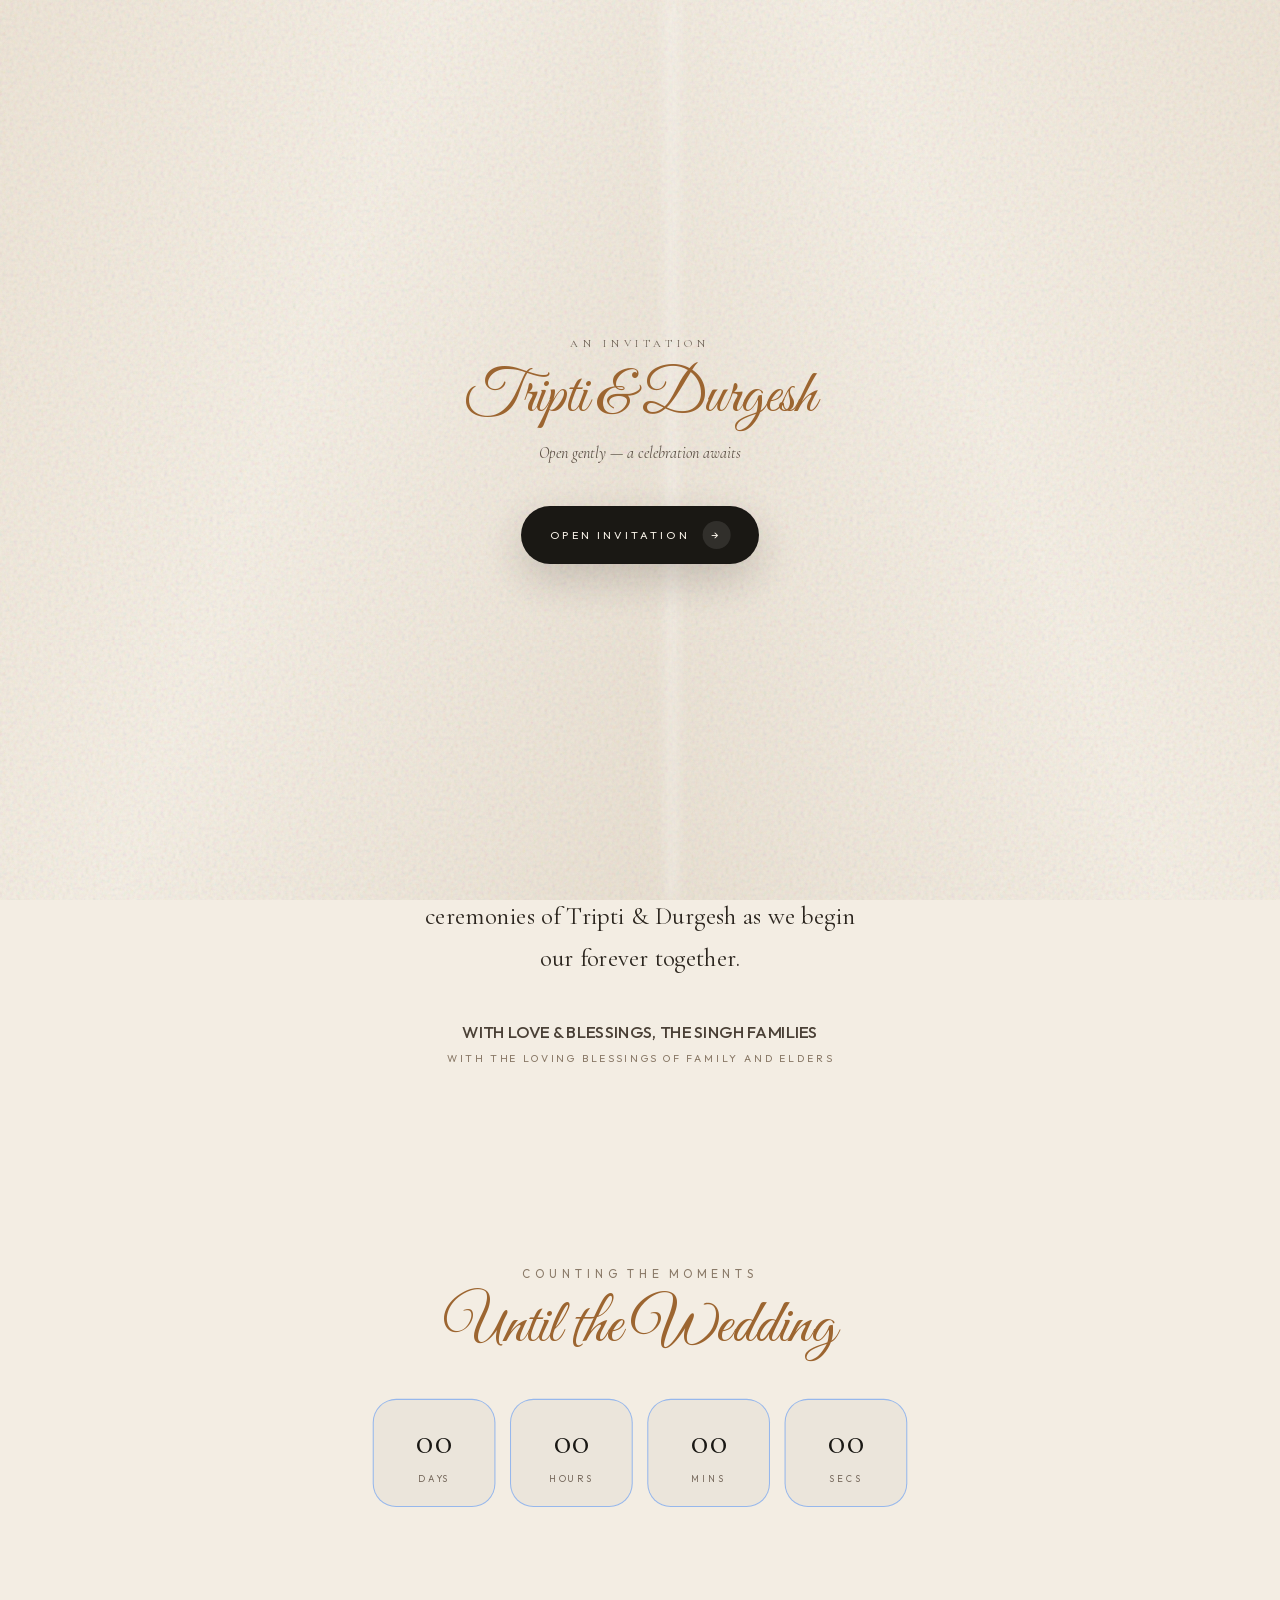
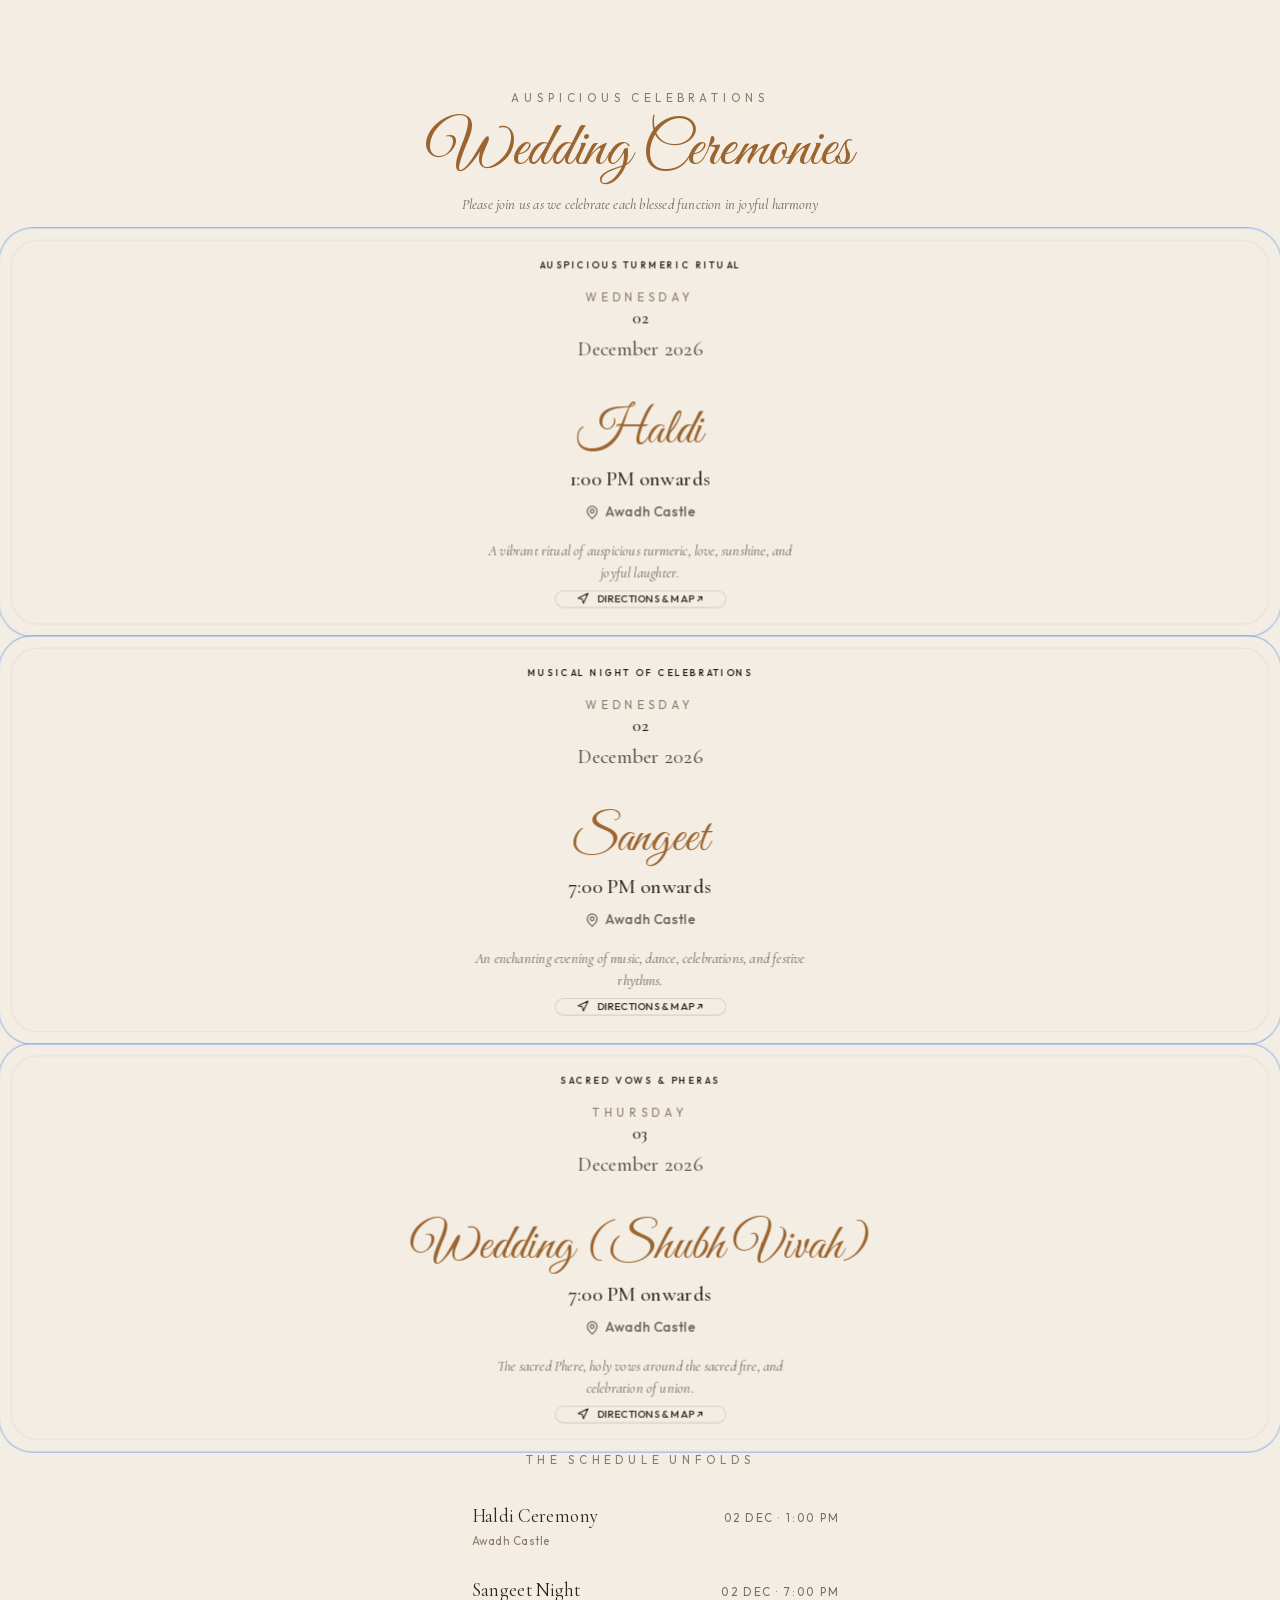
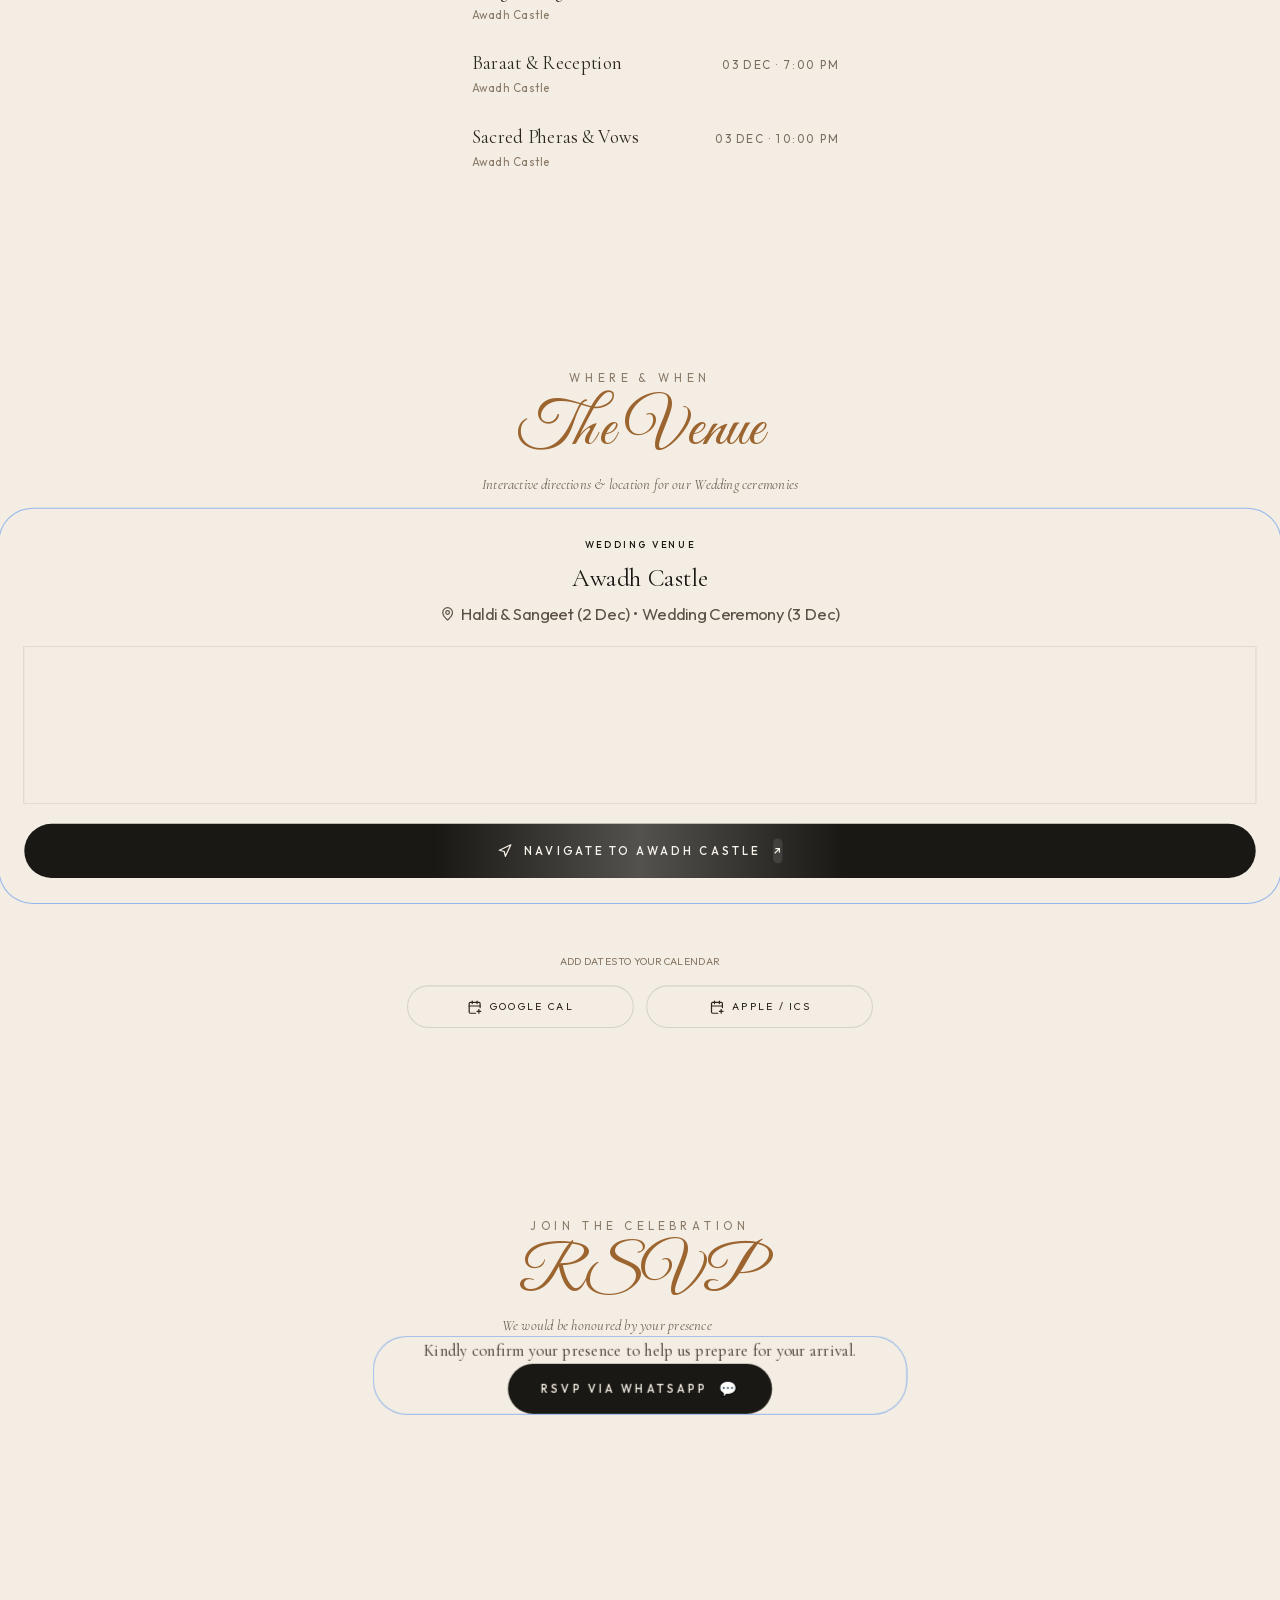
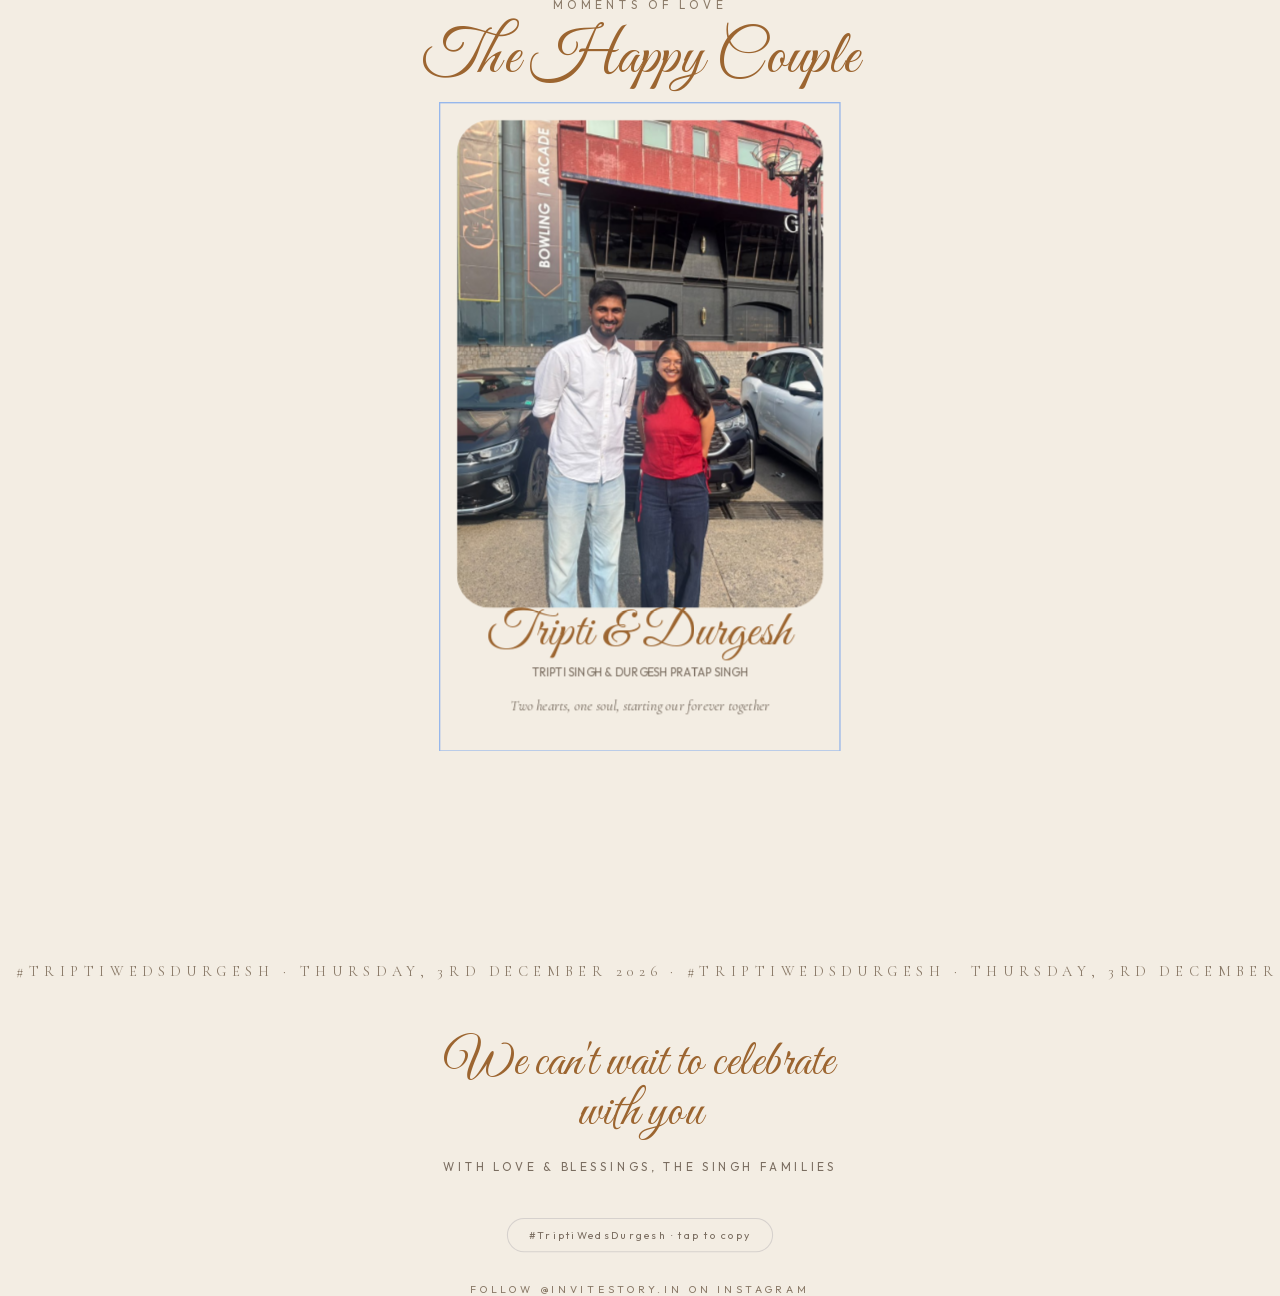
==== commit f1cbce25: "Commit all changes" ====
--- a/index.html
+++ b/index.html
@@ -10,23 +10,23 @@
       href="external/fonts.googleapis.com/css2-73b569e721.css"
       rel="stylesheet"
     />
-    <title>Durgesh ❤ Tripti — Wedding Invitation</title>
-    <meta name="description" content="Durgesh Pratap Singh weds Tripti Singh — a royal digital wedding invitation. Join us to celebrate our wedding ceremonies on 17th Oct & 2nd-3rd Dec 2026 at Hotel Holiday Heights & Awadh Castle." />
+    <title>Tripti ❤ Durgesh — Wedding Invitation</title>
+    <meta name="description" content="Tripti Singh weds Durgesh Pratap Singh — a royal digital wedding invitation. Join us to celebrate our wedding ceremonies on 2nd-3rd Dec 2026 at Awadh Castle." />
     <link rel="canonical" href="https://tripti-weds-durgesh.invitestory.in/" />
 
     <!-- Open Graph / Facebook / WhatsApp (Optimized for instant preview generation < 300KB) -->
-    <meta property="og:site_name" content="Durgesh & Tripti Wedding Invitation" />
+    <meta property="og:site_name" content="Tripti & Durgesh Wedding Invitation" />
     <meta property="og:type" content="website" />
     <meta property="og:url" content="https://tripti-weds-durgesh.invitestory.in/" />
-    <meta property="og:title" content="Durgesh ❤ Tripti — Wedding Invitation" />
-    <meta property="og:description" content="We joyfully invite you to celebrate the wedding ceremonies of Durgesh Pratap Singh & Tripti Singh on 17th Oct & 2nd-3rd Dec 2026." />
+    <meta property="og:title" content="Tripti ❤ Durgesh — Wedding Invitation" />
+    <meta property="og:description" content="We joyfully invite you to celebrate the wedding ceremonies of Tripti Singh & Durgesh Pratap Singh on 2nd-3rd Dec 2026 at Awadh Castle." />
     <meta property="og:locale" content="en_IN" />
     <meta property="og:image" content="https://tripti-weds-durgesh.invitestory.in/editable/assets/og-whatsapp.jpg" />
     <meta property="og:image:secure_url" content="https://tripti-weds-durgesh.invitestory.in/editable/assets/og-whatsapp.jpg" />
     <meta property="og:image:type" content="image/jpeg" />
     <meta property="og:image:width" content="1200" />
     <meta property="og:image:height" content="630" />
-    <meta property="og:image:alt" content="Durgesh Pratap Singh and Tripti Singh Wedding Invitation" />
+    <meta property="og:image:alt" content="Tripti Singh and Durgesh Pratap Singh Wedding Invitation" />
     
     <!-- WhatsApp Square Thumbnail Fallback -->
     <meta property="og:image" content="https://tripti-weds-durgesh.invitestory.in/editable/assets/og-whatsapp-square.jpg" />
@@ -39,12 +39,12 @@
     <!-- Twitter Card -->
     <meta name="twitter:card" content="summary_large_image" />
     <meta name="twitter:url" content="https://tripti-weds-durgesh.invitestory.in/" />
-    <meta name="twitter:title" content="Durgesh ❤ Tripti — Wedding Invitation" />
-    <meta name="twitter:description" content="We joyfully invite you to celebrate the wedding ceremonies of Durgesh Pratap Singh & Tripti Singh on 17th Oct & 2nd-3rd Dec 2026." />
+    <meta name="twitter:title" content="Tripti ❤ Durgesh — Wedding Invitation" />
+    <meta name="twitter:description" content="We joyfully invite you to celebrate the wedding ceremonies of Tripti Singh & Durgesh Pratap Singh on 2nd-3rd Dec 2026 at Awadh Castle." />
     <meta name="twitter:image" content="https://tripti-weds-durgesh.invitestory.in/editable/assets/og-whatsapp.jpg" />
 
-    <script src="./editable/wedding-data.js?v=3"></script>
-    <script type="module" crossorigin src="assets/index-mGGyI97A.js?v=3"></script>
+    <script src="./editable/wedding-data.js?v=4"></script>
+    <script type="module" crossorigin src="assets/index-mGGyI97A.js?v=4"></script>
     <link rel="stylesheet" crossorigin href="assets/index-pQKWR5sE.css">
   </head>
   <body>
--- a/assets/index-pQKWR5sE.css
+++ b/assets/index-pQKWR5sE.css
@@ -1 +1,9 @@
 *,:before,:after{--tw-border-spacing-x: 0;--tw-border-spacing-y: 0;--tw-translate-x: 0;--tw-translate-y: 0;--tw-rotate: 0;--tw-skew-x: 0;--tw-skew-y: 0;--tw-scale-x: 1;--tw-scale-y: 1;--tw-pan-x: ;--tw-pan-y: ;--tw-pinch-zoom: ;--tw-scroll-snap-strictness: proximity;--tw-gradient-from-position: ;--tw-gradient-via-position: ;--tw-gradient-to-position: ;--tw-ordinal: ;--tw-slashed-zero: ;--tw-numeric-figure: ;--tw-numeric-spacing: ;--tw-numeric-fraction: ;--tw-ring-inset: ;--tw-ring-offset-width: 0px;--tw-ring-offset-color: #fff;--tw-ring-color: rgb(59 130 246 / .5);--tw-ring-offset-shadow: 0 0 #0000;--tw-ring-shadow: 0 0 #0000;--tw-shadow: 0 0 #0000;--tw-shadow-colored: 0 0 #0000;--tw-blur: ;--tw-brightness: ;--tw-contrast: ;--tw-grayscale: ;--tw-hue-rotate: ;--tw-invert: ;--tw-saturate: ;--tw-sepia: ;--tw-drop-shadow: ;--tw-backdrop-blur: ;--tw-backdrop-brightness: ;--tw-backdrop-contrast: ;--tw-backdrop-grayscale: ;--tw-backdrop-hue-rotate: ;--tw-backdrop-invert: ;--tw-backdrop-opacity: ;--tw-backdrop-saturate: ;--tw-backdrop-sepia: ;--tw-contain-size: ;--tw-contain-layout: ;--tw-contain-paint: ;--tw-contain-style: }::backdrop{--tw-border-spacing-x: 0;--tw-border-spacing-y: 0;--tw-translate-x: 0;--tw-translate-y: 0;--tw-rotate: 0;--tw-skew-x: 0;--tw-skew-y: 0;--tw-scale-x: 1;--tw-scale-y: 1;--tw-pan-x: ;--tw-pan-y: ;--tw-pinch-zoom: ;--tw-scroll-snap-strictness: proximity;--tw-gradient-from-position: ;--tw-gradient-via-position: ;--tw-gradient-to-position: ;--tw-ordinal: ;--tw-slashed-zero: ;--tw-numeric-figure: ;--tw-numeric-spacing: ;--tw-numeric-fraction: ;--tw-ring-inset: ;--tw-ring-offset-width: 0px;--tw-ring-offset-color: #fff;--tw-ring-color: rgb(59 130 246 / .5);--tw-ring-offset-shadow: 0 0 #0000;--tw-ring-shadow: 0 0 #0000;--tw-shadow: 0 0 #0000;--tw-shadow-colored: 0 0 #0000;--tw-blur: ;--tw-brightness: ;--tw-contrast: ;--tw-grayscale: ;--tw-hue-rotate: ;--tw-invert: ;--tw-saturate: ;--tw-sepia: ;--tw-drop-shadow: ;--tw-backdrop-blur: ;--tw-backdrop-brightness: ;--tw-backdrop-contrast: ;--tw-backdrop-grayscale: ;--tw-backdrop-hue-rotate: ;--tw-backdrop-invert: ;--tw-backdrop-opacity: ;--tw-backdrop-saturate: ;--tw-backdrop-sepia: ;--tw-contain-size: ;--tw-contain-layout: ;--tw-contain-paint: ;--tw-contain-style: }*,:before,:after{box-sizing:border-box;border-width:0;border-style:solid;border-color:#e5e7eb}:before,:after{--tw-content: ""}html,:host{line-height:1.5;-webkit-text-size-adjust:100%;-moz-tab-size:4;-o-tab-size:4;tab-size:4;font-family:ui-sans-serif,system-ui,sans-serif,"Apple Color Emoji","Segoe UI Emoji",Segoe UI Symbol,"Noto Color Emoji";font-feature-settings:normal;font-variation-settings:normal;-webkit-tap-highlight-color:transparent}body{margin:0;line-height:inherit}hr{height:0;color:inherit;border-top-width:1px}abbr:where([title]){-webkit-text-decoration:underline dotted;text-decoration:underline dotted}h1,h2,h3,h4,h5,h6{font-size:inherit;font-weight:inherit}a{color:inherit;text-decoration:inherit}b,strong{font-weight:bolder}code,kbd,samp,pre{font-family:ui-monospace,SFMono-Regular,Menlo,Monaco,Consolas,Liberation Mono,Courier New,monospace;font-feature-settings:normal;font-variation-settings:normal;font-size:1em}small{font-size:80%}sub,sup{font-size:75%;line-height:0;position:relative;vertical-align:baseline}sub{bottom:-.25em}sup{top:-.5em}table{text-indent:0;border-color:inherit;border-collapse:collapse}button,input,optgroup,select,textarea{font-family:inherit;font-feature-settings:inherit;font-variation-settings:inherit;font-size:100%;font-weight:inherit;line-height:inherit;letter-spacing:inherit;color:inherit;margin:0;padding:0}button,select{text-transform:none}button,input:where([type=button]),input:where([type=reset]),input:where([type=submit]){-webkit-appearance:button;background-color:transparent;background-image:none}:-moz-focusring{outline:auto}:-moz-ui-invalid{box-shadow:none}progress{vertical-align:baseline}::-webkit-inner-spin-button,::-webkit-outer-spin-button{height:auto}[type=search]{-webkit-appearance:textfield;outline-offset:-2px}::-webkit-search-decoration{-webkit-appearance:none}::-webkit-file-upload-button{-webkit-appearance:button;font:inherit}summary{display:list-item}blockquote,dl,dd,h1,h2,h3,h4,h5,h6,hr,figure,p,pre{margin:0}fieldset{margin:0;padding:0}legend{padding:0}ol,ul,menu{list-style:none;margin:0;padding:0}dialog{padding:0}textarea{resize:vertical}input::-moz-placeholder,textarea::-moz-placeholder{opacity:1;color:#9ca3af}input::placeholder,textarea::placeholder{opacity:1;color:#9ca3af}button,[role=button]{cursor:pointer}:disabled{cursor:default}img,svg,video,canvas,audio,iframe,embed,object{display:block;vertical-align:middle}img,video{max-width:100%;height:auto}[hidden]:where(:not([hidden=until-found])){display:none}:root{--background: 36 33% 92%;--foreground: 30 10% 10%;--card: 36 40% 97%;--card-foreground: 30 10% 10%;--popover: 36 40% 97%;--popover-foreground: 30 10% 10%;--primary: 30 10% 10%;--primary-foreground: 36 40% 96%;--secondary: 34 20% 90%;--secondary-foreground: 30 10% 10%;--muted: 34 16% 88%;--muted-foreground: 30 8% 40%;--accent: 34 16% 88%;--accent-foreground: 30 10% 10%;--destructive: 0 84% 60%;--destructive-foreground: 0 0% 98%;--border: 30 10% 82%;--input: 30 10% 82%;--ring: 30 10% 20%;--radius: .75rem}*{border-color:hsl(var(--border))}html{background:#f3ede3}body{background:#f3ede3;color:#1a1814;font-family:Outfit,Helvetica Neue,sans-serif;overflow-x:hidden;-webkit-font-smoothing:antialiased}::-moz-selection{background:#1a181424}::selection{background:#1a181424}::-webkit-scrollbar{width:5px}::-webkit-scrollbar-track{background:#f3ede3}::-webkit-scrollbar-thumb{background:#c4b6a4;border-radius:99px}.sr-only{position:absolute;width:1px;height:1px;padding:0;margin:-1px;overflow:hidden;clip:rect(0,0,0,0);white-space:nowrap;border-width:0}.pointer-events-none{pointer-events:none}.visible{visibility:visible}.invisible{visibility:hidden}.fixed{position:fixed}.absolute{position:absolute}.relative{position:relative}.inset-0{inset:0}.inset-3{inset:.75rem}.inset-\[-10\%\]{inset:-10%}.inset-x-0{left:0;right:0}.inset-y-0{top:0;bottom:0}.-bottom-12{bottom:-3rem}.-left-1\/3{left:-33.333333%}.-left-10{left:-2.5rem}.-left-12{left:-3rem}.-right-12{right:-3rem}.-right-8{right:-2rem}.-top-12{top:-3rem}.bottom-0{bottom:0}.bottom-2{bottom:.5rem}.bottom-\[1\%\]{bottom:1%}.bottom-\[16\%\]{bottom:16%}.left-0{left:0}.left-1\/2{left:50%}.left-2{left:.5rem}.left-\[50\%\]{left:50%}.left-\[5px\]{left:5px}.right-0{right:0}.right-1{right:.25rem}.right-2{right:.5rem}.right-3{right:.75rem}.right-4{right:1rem}.right-\[-2\%\]{right:-2%}.top-0{top:0}.top-1\.5{top:.375rem}.top-1\/2{top:50%}.top-10{top:2.5rem}.top-2{top:.5rem}.top-24{top:6rem}.top-3\.5{top:.875rem}.top-4{top:1rem}.top-8{top:2rem}.top-\[-10\%\]{top:-10%}.top-\[16\%\]{top:16%}.top-\[1px\]{top:1px}.top-\[38\%\]{top:38%}.top-\[50\%\]{top:50%}.top-\[60\%\]{top:60%}.top-full{top:100%}.isolate{isolation:isolate}.z-10{z-index:10}.z-20{z-index:20}.z-50{z-index:50}.z-\[1\]{z-index:1}.z-\[2\]{z-index:2}.z-\[3\]{z-index:3}.z-\[4\]{z-index:4}.z-\[5\]{z-index:5}.z-\[60\]{z-index:60}.z-\[6\]{z-index:6}.z-\[8\]{z-index:8}.order-first{order:-9999}.order-last{order:9999}.col-start-2{grid-column-start:2}.row-span-2{grid-row:span 2 / span 2}.row-start-1{grid-row-start:1}.\!m-0{margin:0!important}.-mx-1{margin-left:-.25rem;margin-right:-.25rem}.-my-2{margin-top:-.5rem;margin-bottom:-.5rem}.mx-2{margin-left:.5rem;margin-right:.5rem}.mx-3\.5{margin-left:.875rem;margin-right:.875rem}.mx-auto{margin-left:auto;margin-right:auto}.my-0{margin-top:0;margin-bottom:0}.my-0\.5{margin-top:.125rem;margin-bottom:.125rem}.my-1{margin-top:.25rem;margin-bottom:.25rem}.-ml-4{margin-left:-1rem}.-mt-4{margin-top:-1rem}.mb-10{margin-bottom:2.5rem}.mb-12{margin-bottom:3rem}.mb-2{margin-bottom:.5rem}.mb-3{margin-bottom:.75rem}.mb-7{margin-bottom:1.75rem}.mb-8{margin-bottom:2rem}.ml-1{margin-left:.25rem}.ml-4{margin-left:1rem}.ml-auto{margin-left:auto}.mt-1{margin-top:.25rem}.mt-1\.5{margin-top:.375rem}.mt-10{margin-top:2.5rem}.mt-12{margin-top:3rem}.mt-2{margin-top:.5rem}.mt-3{margin-top:.75rem}.mt-4{margin-top:1rem}.mt-5{margin-top:1.25rem}.mt-7{margin-top:1.75rem}.mt-8{margin-top:2rem}.mt-auto{margin-top:auto}.line-clamp-1{overflow:hidden;display:-webkit-box;-webkit-box-orient:vertical;-webkit-line-clamp:1}.line-clamp-2{overflow:hidden;display:-webkit-box;-webkit-box-orient:vertical;-webkit-line-clamp:2}.block{display:block}.inline-block{display:inline-block}.flex{display:flex}.inline-flex{display:inline-flex}.table{display:table}.table-caption{display:table-caption}.table-cell{display:table-cell}.table-row{display:table-row}.grid{display:grid}.hidden{display:none}.aspect-square{aspect-ratio:1 / 1}.aspect-video{aspect-ratio:16 / 9}.size-10{width:2.5rem;height:2.5rem}.size-2{width:.5rem;height:.5rem}.size-2\.5{width:.625rem;height:.625rem}.size-3{width:.75rem;height:.75rem}.size-3\.5{width:.875rem;height:.875rem}.size-4{width:1rem;height:1rem}.size-6{width:1.5rem;height:1.5rem}.size-7{width:1.75rem;height:1.75rem}.size-8{width:2rem;height:2rem}.size-9{width:2.25rem;height:2.25rem}.size-auto{width:auto;height:auto}.size-full{width:100%;height:100%}.h-1\.5{height:.375rem}.h-10{height:2.5rem}.h-12{height:3rem}.h-2{height:.5rem}.h-2\.5{height:.625rem}.h-36{height:9rem}.h-4{height:1rem}.h-48{height:12rem}.h-5{height:1.25rem}.h-6{height:1.5rem}.h-64{height:16rem}.h-7{height:1.75rem}.h-8{height:2rem}.h-9{height:2.25rem}.h-\[1\.15em\]{height:1.15em}.h-\[1\.15rem\]{height:1.15rem}.h-\[2px\]{height:2px}.h-\[65\%\]{height:65%}.h-\[70\%\]{height:70%}.h-\[92\%\]{height:92%}.h-\[96\%\]{height:96%}.h-\[calc\(100\%-1px\)\]{height:calc(100% - 1px)}.h-\[var\(--radix-navigation-menu-viewport-height\)\]{height:var(--radix-navigation-menu-viewport-height)}.h-\[var\(--radix-select-trigger-height\)\]{height:var(--radix-select-trigger-height)}.h-auto{height:auto}.h-full{height:100%}.h-px{height:1px}.h-svh{height:100svh}.max-h-\[300px\]{max-height:300px}.min-h-0{min-height:0px}.min-h-16{min-height:4rem}.min-h-4{min-height:1rem}.min-h-\[100dvh\]{min-height:100dvh}.min-h-\[115dvh\]{min-height:115dvh}.min-h-svh{min-height:100svh}.w-0{width:0px}.w-1{width:.25rem}.w-1\/2{width:50%}.w-1\/3{width:33.333333%}.w-16{width:4rem}.w-2{width:.5rem}.w-2\.5{width:.625rem}.w-20{width:5rem}.w-24{width:6rem}.w-28{width:7rem}.w-3{width:.75rem}.w-3\/4{width:75%}.w-4{width:1rem}.w-40{width:10rem}.w-48{width:12rem}.w-5{width:1.25rem}.w-56{width:14rem}.w-64{width:16rem}.w-7{width:1.75rem}.w-72{width:18rem}.w-8{width:2rem}.w-9{width:2.25rem}.w-\[100px\]{width:100px}.w-\[28\%\]{width:28%}.w-\[85\%\]{width:85%}.w-\[92\%\]{width:92%}.w-auto{width:auto}.w-fit{width:-moz-fit-content;width:fit-content}.w-full{width:100%}.w-max{width:-moz-max-content;width:max-content}.w-px{width:1px}.min-w-0{min-width:0px}.min-w-10{min-width:2.5rem}.min-w-5{min-width:1.25rem}.min-w-8{min-width:2rem}.min-w-9{min-width:2.25rem}.min-w-\[12rem\]{min-width:12rem}.min-w-\[8rem\]{min-width:8rem}.min-w-\[var\(--radix-select-trigger-width\)\]{min-width:var(--radix-select-trigger-width)}.max-w-\[120px\]{max-width:120px}.max-w-\[440px\]{max-width:440px}.max-w-\[92\%\]{max-width:92%}.max-w-\[calc\(100\%-2rem\)\]{max-width:calc(100% - 2rem)}.max-w-lg{max-width:32rem}.max-w-max{max-width:-moz-max-content;max-width:max-content}.max-w-md{max-width:28rem}.max-w-none{max-width:none}.max-w-sm{max-width:24rem}.max-w-xs{max-width:20rem}.flex-1{flex:1 1 0%}.shrink-0{flex-shrink:0}.grow{flex-grow:1}.grow-0{flex-grow:0}.basis-full{flex-basis:100%}.caption-bottom{caption-side:bottom}.border-collapse{border-collapse:collapse}.origin-center{transform-origin:center}.origin-left{transform-origin:left}.origin-top{transform-origin:top}.-translate-x-1\/2{--tw-translate-x: -50%;transform:translate(var(--tw-translate-x),var(--tw-translate-y)) rotate(var(--tw-rotate)) skew(var(--tw-skew-x)) skewY(var(--tw-skew-y)) scaleX(var(--tw-scale-x)) scaleY(var(--tw-scale-y))}.-translate-x-\[44\%\]{--tw-translate-x: -44%;transform:translate(var(--tw-translate-x),var(--tw-translate-y)) rotate(var(--tw-rotate)) skew(var(--tw-skew-x)) skewY(var(--tw-skew-y)) scaleX(var(--tw-scale-x)) scaleY(var(--tw-scale-y))}.-translate-x-\[54\%\]{--tw-translate-x: -54%;transform:translate(var(--tw-translate-x),var(--tw-translate-y)) rotate(var(--tw-rotate)) skew(var(--tw-skew-x)) skewY(var(--tw-skew-y)) scaleX(var(--tw-scale-x)) scaleY(var(--tw-scale-y))}.-translate-x-px{--tw-translate-x: -1px;transform:translate(var(--tw-translate-x),var(--tw-translate-y)) rotate(var(--tw-rotate)) skew(var(--tw-skew-x)) skewY(var(--tw-skew-y)) scaleX(var(--tw-scale-x)) scaleY(var(--tw-scale-y))}.-translate-y-1\/2{--tw-translate-y: -50%;transform:translate(var(--tw-translate-x),var(--tw-translate-y)) rotate(var(--tw-rotate)) skew(var(--tw-skew-x)) skewY(var(--tw-skew-y)) scaleX(var(--tw-scale-x)) scaleY(var(--tw-scale-y))}.translate-x-\[-50\%\]{--tw-translate-x: -50%;transform:translate(var(--tw-translate-x),var(--tw-translate-y)) rotate(var(--tw-rotate)) skew(var(--tw-skew-x)) skewY(var(--tw-skew-y)) scaleX(var(--tw-scale-x)) scaleY(var(--tw-scale-y))}.translate-x-px{--tw-translate-x: 1px;transform:translate(var(--tw-translate-x),var(--tw-translate-y)) rotate(var(--tw-rotate)) skew(var(--tw-skew-x)) skewY(var(--tw-skew-y)) scaleX(var(--tw-scale-x)) scaleY(var(--tw-scale-y))}.translate-y-0\.5{--tw-translate-y: .125rem;transform:translate(var(--tw-translate-x),var(--tw-translate-y)) rotate(var(--tw-rotate)) skew(var(--tw-skew-x)) skewY(var(--tw-skew-y)) scaleX(var(--tw-scale-x)) scaleY(var(--tw-scale-y))}.translate-y-\[-50\%\]{--tw-translate-y: -50%;transform:translate(var(--tw-translate-x),var(--tw-translate-y)) rotate(var(--tw-rotate)) skew(var(--tw-skew-x)) skewY(var(--tw-skew-y)) scaleX(var(--tw-scale-x)) scaleY(var(--tw-scale-y))}.translate-y-\[calc\(-50\%_-_2px\)\]{--tw-translate-y: calc(-50% - 2px) ;transform:translate(var(--tw-translate-x),var(--tw-translate-y)) rotate(var(--tw-rotate)) skew(var(--tw-skew-x)) skewY(var(--tw-skew-y)) scaleX(var(--tw-scale-x)) scaleY(var(--tw-scale-y))}.rotate-12{--tw-rotate: 12deg;transform:translate(var(--tw-translate-x),var(--tw-translate-y)) rotate(var(--tw-rotate)) skew(var(--tw-skew-x)) skewY(var(--tw-skew-y)) scaleX(var(--tw-scale-x)) scaleY(var(--tw-scale-y))}.rotate-45{--tw-rotate: 45deg;transform:translate(var(--tw-translate-x),var(--tw-translate-y)) rotate(var(--tw-rotate)) skew(var(--tw-skew-x)) skewY(var(--tw-skew-y)) scaleX(var(--tw-scale-x)) scaleY(var(--tw-scale-y))}.rotate-90{--tw-rotate: 90deg;transform:translate(var(--tw-translate-x),var(--tw-translate-y)) rotate(var(--tw-rotate)) skew(var(--tw-skew-x)) skewY(var(--tw-skew-y)) scaleX(var(--tw-scale-x)) scaleY(var(--tw-scale-y))}.-scale-x-100{--tw-scale-x: -1;transform:translate(var(--tw-translate-x),var(--tw-translate-y)) rotate(var(--tw-rotate)) skew(var(--tw-skew-x)) skewY(var(--tw-skew-y)) scaleX(var(--tw-scale-x)) scaleY(var(--tw-scale-y))}.transform{transform:translate(var(--tw-translate-x),var(--tw-translate-y)) rotate(var(--tw-rotate)) skew(var(--tw-skew-x)) skewY(var(--tw-skew-y)) scaleX(var(--tw-scale-x)) scaleY(var(--tw-scale-y))}@keyframes caret-blink{0%,70%,to{opacity:1}20%,50%{opacity:0}}.animate-caret-blink{animation:caret-blink 1.25s ease-out infinite}@keyframes pulse{50%{opacity:.5}}.animate-pulse{animation:pulse 2s cubic-bezier(.4,0,.6,1) infinite}@keyframes spin{to{transform:rotate(360deg)}}.animate-spin{animation:spin 1s linear infinite}.cursor-default{cursor:default}.cursor-text{cursor:text}.touch-none{touch-action:none}.select-none{-webkit-user-select:none;-moz-user-select:none;user-select:none}.resize-none{resize:none}.scroll-my-1{scroll-margin-top:.25rem;scroll-margin-bottom:.25rem}.scroll-py-1{scroll-padding-top:.25rem;scroll-padding-bottom:.25rem}.list-disc{list-style-type:disc}.list-none{list-style-type:none}.auto-rows-min{grid-auto-rows:min-content}.grid-cols-1{grid-template-columns:repeat(1,minmax(0,1fr))}.grid-cols-2{grid-template-columns:repeat(2,minmax(0,1fr))}.grid-cols-4{grid-template-columns:repeat(4,minmax(0,1fr))}.grid-cols-\[0_1fr\]{grid-template-columns:0 1fr}.grid-rows-\[auto_auto\]{grid-template-rows:auto auto}.flex-row{flex-direction:row}.flex-col{flex-direction:column}.flex-col-reverse{flex-direction:column-reverse}.flex-wrap{flex-wrap:wrap}.place-content-center{place-content:center}.items-start{align-items:flex-start}.items-end{align-items:flex-end}.items-center{align-items:center}.items-baseline{align-items:baseline}.items-stretch{align-items:stretch}.justify-start{justify-content:flex-start}.justify-center{justify-content:center}.justify-between{justify-content:space-between}.justify-items-start{justify-items:start}.gap-0\.5{gap:.125rem}.gap-1{gap:.25rem}.gap-1\.5{gap:.375rem}.gap-2{gap:.5rem}.gap-2\.5{gap:.625rem}.gap-3{gap:.75rem}.gap-4{gap:1rem}.gap-5{gap:1.25rem}.gap-6{gap:1.5rem}.gap-7{gap:1.75rem}.gap-\[--spacing\(var\(--gap\)\)\]{gap:var(--spacing(var(--gap)))}.gap-x-1\.5{-moz-column-gap:.375rem;column-gap:.375rem}.gap-y-0\.5{row-gap:.125rem}.gap-y-1{row-gap:.25rem}.self-start{align-self:flex-start}.self-stretch{align-self:stretch}.justify-self-end{justify-self:end}.overflow-auto{overflow:auto}.overflow-hidden{overflow:hidden}.overflow-x-auto{overflow-x:auto}.overflow-y-auto{overflow-y:auto}.overflow-x-hidden{overflow-x:hidden}.whitespace-nowrap{white-space:nowrap}.text-balance{text-wrap:balance}.break-words{overflow-wrap:break-word}.rounded-\[1\.35rem\]{border-radius:1.35rem}.rounded-\[1\.55rem\]{border-radius:1.55rem}.rounded-\[1\.75rem\]{border-radius:1.75rem}.rounded-\[2px\]{border-radius:2px}.rounded-\[2rem\]{border-radius:2rem}.rounded-\[40\%_60\%_55\%_45\%\]{border-radius:40% 60% 55% 45%}.rounded-\[4px\]{border-radius:4px}.rounded-\[calc\(var\(--radius\)-5px\)\]{border-radius:calc(var(--radius) - 5px)}.rounded-\[inherit\]{border-radius:inherit}.rounded-full{border-radius:9999px}.rounded-lg{border-radius:var(--radius)}.rounded-md{border-radius:calc(var(--radius) - 2px)}.rounded-none{border-radius:0}.rounded-sm{border-radius:calc(var(--radius) - 4px)}.rounded-xl{border-radius:calc(var(--radius) + 4px)}.rounded-xs{border-radius:calc(var(--radius) - 6px)}.rounded-l-md{border-top-left-radius:calc(var(--radius) - 2px);border-bottom-left-radius:calc(var(--radius) - 2px)}.rounded-r-md{border-top-right-radius:calc(var(--radius) - 2px);border-bottom-right-radius:calc(var(--radius) - 2px)}.rounded-tl-sm{border-top-left-radius:calc(var(--radius) - 4px)}.border{border-width:1px}.border-0{border-width:0px}.border-\[1\.5px\]{border-width:1.5px}.border-y{border-top-width:1px;border-bottom-width:1px}.border-b{border-bottom-width:1px}.border-l{border-left-width:1px}.border-r{border-right-width:1px}.border-t{border-top-width:1px}.border-dashed{border-style:dashed}.border-\[\#1a1814\]\/15{border-color:#1a181426}.border-\[\#1a1814\]\/35{border-color:#1a181459}.border-border{border-color:hsl(var(--border))}.border-border\/50{border-color:hsl(var(--border) / .5)}.border-input{border-color:hsl(var(--input))}.border-primary{border-color:hsl(var(--primary))}.border-sidebar-border{border-color:hsl(var(--sidebar-border))}.border-transparent{border-color:transparent}.border-l-transparent{border-left-color:transparent}.border-t-transparent{border-top-color:transparent}.bg-\[\#1a1814\]{--tw-bg-opacity: 1;background-color:rgb(26 24 20 / var(--tw-bg-opacity, 1))}.bg-\[\#1a1814\]\/15{background-color:#1a181426}.bg-\[\#1a1814\]\/20{background-color:#1a181433}.bg-\[\#1a1814\]\/5{background-color:#1a18140d}.bg-\[\#1a1814\]\/70{background-color:#1a1814b3}.bg-\[\#f3ede3\]{--tw-bg-opacity: 1;background-color:rgb(243 237 227 / var(--tw-bg-opacity, 1))}.bg-\[\#fffaf4\]\/70{background-color:#fffaf4b3}.bg-\[rgba\(26\,24\,20\,0\.03\)\]{background-color:#1a181408}.bg-accent{background-color:hsl(var(--accent))}.bg-background{background-color:hsl(var(--background))}.bg-black\/50{background-color:#00000080}.bg-border{background-color:hsl(var(--border))}.bg-card{background-color:hsl(var(--card))}.bg-destructive{--tw-bg-opacity: 1;background-color:hsl(var(--destructive) / var(--tw-bg-opacity, 1))}.bg-foreground{background-color:hsl(var(--foreground))}.bg-input{background-color:hsl(var(--input))}.bg-muted{background-color:hsl(var(--muted))}.bg-muted\/50{background-color:hsl(var(--muted) / .5)}.bg-popover{background-color:hsl(var(--popover))}.bg-primary{background-color:hsl(var(--primary))}.bg-primary\/20{background-color:hsl(var(--primary) / .2)}.bg-secondary{background-color:hsl(var(--secondary))}.bg-sidebar{background-color:hsl(var(--sidebar-background))}.bg-sidebar-border{background-color:hsl(var(--sidebar-border))}.bg-transparent{background-color:transparent}.bg-white{--tw-bg-opacity: 1;background-color:rgb(255 255 255 / var(--tw-bg-opacity, 1))}.bg-white\/10{background-color:#ffffff1a}.bg-white\/40{background-color:#fff6}.bg-gradient-to-b{background-image:linear-gradient(to bottom,var(--tw-gradient-stops))}.bg-gradient-to-r{background-image:linear-gradient(to right,var(--tw-gradient-stops))}.from-\[\#1a1814\]\/30{--tw-gradient-from: rgb(26 24 20 / .3) var(--tw-gradient-from-position);--tw-gradient-to: rgb(26 24 20 / 0) var(--tw-gradient-to-position);--tw-gradient-stops: var(--tw-gradient-from), var(--tw-gradient-to)}.from-\[\#1a1814\]\/45{--tw-gradient-from: rgb(26 24 20 / .45) var(--tw-gradient-from-position);--tw-gradient-to: rgb(26 24 20 / 0) var(--tw-gradient-to-position);--tw-gradient-stops: var(--tw-gradient-from), var(--tw-gradient-to)}.from-\[\#f3ede3\]{--tw-gradient-from: #f3ede3 var(--tw-gradient-from-position);--tw-gradient-to: rgb(243 237 227 / 0) var(--tw-gradient-to-position);--tw-gradient-stops: var(--tw-gradient-from), var(--tw-gradient-to)}.from-transparent{--tw-gradient-from: transparent var(--tw-gradient-from-position);--tw-gradient-to: rgb(0 0 0 / 0) var(--tw-gradient-to-position);--tw-gradient-stops: var(--tw-gradient-from), var(--tw-gradient-to)}.via-\[\#1a1814\]\/15{--tw-gradient-to: rgb(26 24 20 / 0) var(--tw-gradient-to-position);--tw-gradient-stops: var(--tw-gradient-from), rgb(26 24 20 / .15) var(--tw-gradient-via-position), var(--tw-gradient-to)}.via-\[\#1a1814\]\/25{--tw-gradient-to: rgb(26 24 20 / 0) var(--tw-gradient-to-position);--tw-gradient-stops: var(--tw-gradient-from), rgb(26 24 20 / .25) var(--tw-gradient-via-position), var(--tw-gradient-to)}.via-\[\#1a1814\]\/35{--tw-gradient-to: rgb(26 24 20 / 0) var(--tw-gradient-to-position);--tw-gradient-stops: var(--tw-gradient-from), rgb(26 24 20 / .35) var(--tw-gradient-via-position), var(--tw-gradient-to)}.via-white\/25{--tw-gradient-to: rgb(255 255 255 / 0) var(--tw-gradient-to-position);--tw-gradient-stops: var(--tw-gradient-from), rgb(255 255 255 / .25) var(--tw-gradient-via-position), var(--tw-gradient-to)}.via-white\/35{--tw-gradient-to: rgb(255 255 255 / 0) var(--tw-gradient-to-position);--tw-gradient-stops: var(--tw-gradient-from), rgb(255 255 255 / .35) var(--tw-gradient-via-position), var(--tw-gradient-to)}.via-white\/40{--tw-gradient-to: rgb(255 255 255 / 0) var(--tw-gradient-to-position);--tw-gradient-stops: var(--tw-gradient-from), rgb(255 255 255 / .4) var(--tw-gradient-via-position), var(--tw-gradient-to)}.to-transparent{--tw-gradient-to: transparent var(--tw-gradient-to-position)}.fill-current{fill:currentColor}.fill-foreground{fill:hsl(var(--foreground))}.fill-primary{fill:hsl(var(--primary))}.object-contain{-o-object-fit:contain;object-fit:contain}.object-cover{-o-object-fit:cover;object-fit:cover}.object-bottom{-o-object-position:bottom;object-position:bottom}.p-0{padding:0}.p-1{padding:.25rem}.p-2{padding:.5rem}.p-3{padding:.75rem}.p-4{padding:1rem}.p-6{padding:1.5rem}.p-\[3px\]{padding:3px}.p-px{padding:1px}.px-1{padding-left:.25rem;padding-right:.25rem}.px-1\.5{padding-left:.375rem;padding-right:.375rem}.px-2{padding-left:.5rem;padding-right:.5rem}.px-2\.5{padding-left:.625rem;padding-right:.625rem}.px-3{padding-left:.75rem;padding-right:.75rem}.px-4{padding-left:1rem;padding-right:1rem}.px-5{padding-left:1.25rem;padding-right:1.25rem}.px-6{padding-left:1.5rem;padding-right:1.5rem}.px-7{padding-left:1.75rem;padding-right:1.75rem}.px-8{padding-left:2rem;padding-right:2rem}.py-0\.5{padding-top:.125rem;padding-bottom:.125rem}.py-1{padding-top:.25rem;padding-bottom:.25rem}.py-1\.5{padding-top:.375rem;padding-bottom:.375rem}.py-2{padding-top:.5rem;padding-bottom:.5rem}.py-20{padding-top:5rem;padding-bottom:5rem}.py-24{padding-top:6rem;padding-bottom:6rem}.py-28{padding-top:7rem;padding-bottom:7rem}.py-3{padding-top:.75rem;padding-bottom:.75rem}.py-3\.5{padding-top:.875rem;padding-bottom:.875rem}.py-4{padding-top:1rem;padding-bottom:1rem}.py-5{padding-top:1.25rem;padding-bottom:1.25rem}.py-6{padding-top:1.5rem;padding-bottom:1.5rem}.pb-10{padding-bottom:2.5rem}.pb-16{padding-bottom:4rem}.pb-3{padding-bottom:.75rem}.pb-4{padding-bottom:1rem}.pl-1{padding-left:.25rem}.pl-2{padding-left:.5rem}.pl-3{padding-left:.75rem}.pl-4{padding-left:1rem}.pl-8{padding-left:2rem}.pr-1{padding-right:.25rem}.pr-2{padding-right:.5rem}.pr-2\.5{padding-right:.625rem}.pr-3{padding-right:.75rem}.pr-8{padding-right:2rem}.pt-0{padding-top:0}.pt-12{padding-top:3rem}.pt-24{padding-top:6rem}.pt-3{padding-top:.75rem}.pt-4{padding-top:1rem}.pt-\[min\(10svh\,5\.5rem\)\]{padding-top:min(10svh,5.5rem)}.text-left{text-align:left}.text-center{text-align:center}.align-middle{vertical-align:middle}.align-bottom{vertical-align:bottom}.font-mono{font-family:ui-monospace,SFMono-Regular,Menlo,Monaco,Consolas,Liberation Mono,Courier New,monospace}.font-sans{font-family:ui-sans-serif,system-ui,sans-serif,"Apple Color Emoji","Segoe UI Emoji",Segoe UI Symbol,"Noto Color Emoji"}.text-2xl{font-size:1.5rem;line-height:2rem}.text-3xl{font-size:1.875rem;line-height:2.25rem}.text-4xl{font-size:2.25rem;line-height:2.5rem}.text-5xl{font-size:3rem;line-height:1}.text-8xl{font-size:6rem;line-height:1}.text-\[0\.55em\]{font-size:.55em}.text-\[0\.8rem\]{font-size:.8rem}.text-\[1\.35rem\]{font-size:1.35rem}.text-\[10px\]{font-size:10px}.text-\[11px\]{font-size:11px}.text-\[13px\]{font-size:13px}.text-\[9px\]{font-size:9px}.text-base{font-size:1rem;line-height:1.5rem}.text-lg{font-size:1.125rem;line-height:1.75rem}.text-sm{font-size:.875rem;line-height:1.25rem}.text-sm\/relaxed{font-size:.875rem;line-height:1.625}.text-xl{font-size:1.25rem;line-height:1.75rem}.text-xs{font-size:.75rem;line-height:1rem}.font-medium{font-weight:500}.font-normal{font-weight:400}.font-semibold{font-weight:600}.uppercase{text-transform:uppercase}.italic{font-style:italic}.tabular-nums{--tw-numeric-spacing: tabular-nums;font-variant-numeric:var(--tw-ordinal) var(--tw-slashed-zero) var(--tw-numeric-figure) var(--tw-numeric-spacing) var(--tw-numeric-fraction)}.leading-\[0\.95\]{line-height:.95}.leading-\[1\.55\]{line-height:1.55}.leading-none{line-height:1}.leading-normal{line-height:1.5}.leading-relaxed{line-height:1.625}.leading-snug{line-height:1.375}.tracking-\[0\.18em\]{letter-spacing:.18em}.tracking-\[0\.25em\]{letter-spacing:.25em}.tracking-\[0\.28em\]{letter-spacing:.28em}.tracking-\[0\.2em\]{letter-spacing:.2em}.tracking-\[0\.32em\]{letter-spacing:.32em}.tracking-\[0\.35em\]{letter-spacing:.35em}.tracking-\[0\.36em\]{letter-spacing:.36em}.tracking-\[0\.38em\]{letter-spacing:.38em}.tracking-\[0\.42em\]{letter-spacing:.42em}.tracking-\[0\.4em\]{letter-spacing:.4em}.tracking-tight{letter-spacing:-.025em}.tracking-wide{letter-spacing:.025em}.tracking-widest{letter-spacing:.1em}.text-\[\#1a1814\]{--tw-text-opacity: 1;color:rgb(26 24 20 / var(--tw-text-opacity, 1))}.text-\[\#2c261f\]{--tw-text-opacity: 1;color:rgb(44 38 31 / var(--tw-text-opacity, 1))}.text-\[\#3d342c\]{--tw-text-opacity: 1;color:rgb(61 52 44 / var(--tw-text-opacity, 1))}.text-\[\#4a4036\]{--tw-text-opacity: 1;color:rgb(74 64 54 / var(--tw-text-opacity, 1))}.text-\[\#5c5146\]{--tw-text-opacity: 1;color:rgb(92 81 70 / var(--tw-text-opacity, 1))}.text-\[\#6e6256\]{--tw-text-opacity: 1;color:rgb(110 98 86 / var(--tw-text-opacity, 1))}.text-\[\#7a6d60\]{--tw-text-opacity: 1;color:rgb(122 109 96 / var(--tw-text-opacity, 1))}.text-\[\#8a7a68\]{--tw-text-opacity: 1;color:rgb(138 122 104 / var(--tw-text-opacity, 1))}.text-\[\#f6f0e6\]{--tw-text-opacity: 1;color:rgb(246 240 230 / var(--tw-text-opacity, 1))}.text-accent-foreground{color:hsl(var(--accent-foreground))}.text-background{color:hsl(var(--background))}.text-card-foreground{color:hsl(var(--card-foreground))}.text-current{color:currentColor}.text-destructive{--tw-text-opacity: 1;color:hsl(var(--destructive) / var(--tw-text-opacity, 1))}.text-foreground{color:hsl(var(--foreground))}.text-muted-foreground{color:hsl(var(--muted-foreground))}.text-popover-foreground{color:hsl(var(--popover-foreground))}.text-primary{color:hsl(var(--primary))}.text-primary-foreground{color:hsl(var(--primary-foreground))}.text-secondary-foreground{color:hsl(var(--secondary-foreground))}.text-sidebar-foreground{color:hsl(var(--sidebar-foreground))}.text-sidebar-foreground\/70{color:hsl(var(--sidebar-foreground) / .7)}.text-white{--tw-text-opacity: 1;color:rgb(255 255 255 / var(--tw-text-opacity, 1))}.underline-offset-4{text-underline-offset:4px}.opacity-0{opacity:0}.opacity-100{opacity:1}.opacity-40{opacity:.4}.opacity-45{opacity:.45}.opacity-50{opacity:.5}.opacity-60{opacity:.6}.opacity-70{opacity:.7}.opacity-90{opacity:.9}.opacity-95{opacity:.95}.opacity-\[0\.06\]{opacity:.06}.opacity-\[0\.07\]{opacity:.07}.opacity-\[0\.08\]{opacity:.08}.opacity-\[0\.12\]{opacity:.12}.opacity-\[0\.14\]{opacity:.14}.mix-blend-multiply{mix-blend-mode:multiply}.shadow{--tw-shadow: 0 1px 3px 0 rgb(0 0 0 / .1), 0 1px 2px -1px rgb(0 0 0 / .1);--tw-shadow-colored: 0 1px 3px 0 var(--tw-shadow-color), 0 1px 2px -1px var(--tw-shadow-color);box-shadow:var(--tw-ring-offset-shadow, 0 0 #0000),var(--tw-ring-shadow, 0 0 #0000),var(--tw-shadow)}.shadow-\[0_0_0_1px_hsl\(var\(--sidebar-border\)\)\]{--tw-shadow: 0 0 0 1px hsl(var(--sidebar-border));--tw-shadow-colored: 0 0 0 1px var(--tw-shadow-color);box-shadow:var(--tw-ring-offset-shadow, 0 0 #0000),var(--tw-ring-shadow, 0 0 #0000),var(--tw-shadow)}.shadow-\[0_14px_36px_rgba\(40\,30\,20\,0\.22\)\]{--tw-shadow: 0 14px 36px rgba(40,30,20,.22);--tw-shadow-colored: 0 14px 36px var(--tw-shadow-color);box-shadow:var(--tw-ring-offset-shadow, 0 0 #0000),var(--tw-ring-shadow, 0 0 #0000),var(--tw-shadow)}.shadow-\[0_16px_40px_rgba\(40\,30\,20\,0\.18\)\]{--tw-shadow: 0 16px 40px rgba(40,30,20,.18);--tw-shadow-colored: 0 16px 40px var(--tw-shadow-color);box-shadow:var(--tw-ring-offset-shadow, 0 0 #0000),var(--tw-ring-shadow, 0 0 #0000),var(--tw-shadow)}.shadow-\[0_24px_60px_rgba\(60\,45\,30\,0\.1\)\]{--tw-shadow: 0 24px 60px rgba(60,45,30,.1);--tw-shadow-colored: 0 24px 60px var(--tw-shadow-color);box-shadow:var(--tw-ring-offset-shadow, 0 0 #0000),var(--tw-ring-shadow, 0 0 #0000),var(--tw-shadow)}.shadow-\[0_30px_80px_rgba\(60\,45\,30\,0\.08\)\]{--tw-shadow: 0 30px 80px rgba(60,45,30,.08);--tw-shadow-colored: 0 30px 80px var(--tw-shadow-color);box-shadow:var(--tw-ring-offset-shadow, 0 0 #0000),var(--tw-ring-shadow, 0 0 #0000),var(--tw-shadow)}.shadow-lg{--tw-shadow: 0 10px 15px -3px rgb(0 0 0 / .1), 0 4px 6px -4px rgb(0 0 0 / .1);--tw-shadow-colored: 0 10px 15px -3px var(--tw-shadow-color), 0 4px 6px -4px var(--tw-shadow-color);box-shadow:var(--tw-ring-offset-shadow, 0 0 #0000),var(--tw-ring-shadow, 0 0 #0000),var(--tw-shadow)}.shadow-md{--tw-shadow: 0 4px 6px -1px rgb(0 0 0 / .1), 0 2px 4px -2px rgb(0 0 0 / .1);--tw-shadow-colored: 0 4px 6px -1px var(--tw-shadow-color), 0 2px 4px -2px var(--tw-shadow-color);box-shadow:var(--tw-ring-offset-shadow, 0 0 #0000),var(--tw-ring-shadow, 0 0 #0000),var(--tw-shadow)}.shadow-none{--tw-shadow: 0 0 #0000;--tw-shadow-colored: 0 0 #0000;box-shadow:var(--tw-ring-offset-shadow, 0 0 #0000),var(--tw-ring-shadow, 0 0 #0000),var(--tw-shadow)}.shadow-sm{--tw-shadow: 0 1px 2px 0 rgb(0 0 0 / .05);--tw-shadow-colored: 0 1px 2px 0 var(--tw-shadow-color);box-shadow:var(--tw-ring-offset-shadow, 0 0 #0000),var(--tw-ring-shadow, 0 0 #0000),var(--tw-shadow)}.shadow-xl{--tw-shadow: 0 20px 25px -5px rgb(0 0 0 / .1), 0 8px 10px -6px rgb(0 0 0 / .1);--tw-shadow-colored: 0 20px 25px -5px var(--tw-shadow-color), 0 8px 10px -6px var(--tw-shadow-color);box-shadow:var(--tw-ring-offset-shadow, 0 0 #0000),var(--tw-ring-shadow, 0 0 #0000),var(--tw-shadow)}.shadow-xs{--tw-shadow: 0 1px 2px 0 rgb(0 0 0 / .05);--tw-shadow-colored: 0 1px 2px 0 var(--tw-shadow-color);box-shadow:var(--tw-ring-offset-shadow, 0 0 #0000),var(--tw-ring-shadow, 0 0 #0000),var(--tw-shadow)}.outline-none{outline:2px solid transparent;outline-offset:2px}.outline{outline-style:solid}.ring-0{--tw-ring-offset-shadow: var(--tw-ring-inset) 0 0 0 var(--tw-ring-offset-width) var(--tw-ring-offset-color);--tw-ring-shadow: var(--tw-ring-inset) 0 0 0 calc(0px + var(--tw-ring-offset-width)) var(--tw-ring-color);box-shadow:var(--tw-ring-offset-shadow),var(--tw-ring-shadow),var(--tw-shadow, 0 0 #0000)}.ring-1{--tw-ring-offset-shadow: var(--tw-ring-inset) 0 0 0 var(--tw-ring-offset-width) var(--tw-ring-offset-color);--tw-ring-shadow: var(--tw-ring-inset) 0 0 0 calc(1px + var(--tw-ring-offset-width)) var(--tw-ring-color);box-shadow:var(--tw-ring-offset-shadow),var(--tw-ring-shadow),var(--tw-shadow, 0 0 #0000)}.ring-4{--tw-ring-offset-shadow: var(--tw-ring-inset) 0 0 0 var(--tw-ring-offset-width) var(--tw-ring-offset-color);--tw-ring-shadow: var(--tw-ring-inset) 0 0 0 calc(4px + var(--tw-ring-offset-width)) var(--tw-ring-color);box-shadow:var(--tw-ring-offset-shadow),var(--tw-ring-shadow),var(--tw-shadow, 0 0 #0000)}.ring-\[\#f3ede3\]{--tw-ring-opacity: 1;--tw-ring-color: rgb(243 237 227 / var(--tw-ring-opacity, 1))}.ring-\[rgba\(26\,24\,20\,0\.06\)\]{--tw-ring-color: rgba(26,24,20,.06)}.ring-\[rgba\(26\,24\,20\,0\.08\)\]{--tw-ring-color: rgba(26,24,20,.08)}.ring-\[rgba\(26\,24\,20\,0\.1\)\]{--tw-ring-color: rgba(26,24,20,.1)}.ring-ring\/50{--tw-ring-color: hsl(var(--ring) / .5)}.ring-sidebar-ring{--tw-ring-color: hsl(var(--sidebar-ring))}.ring-offset-background{--tw-ring-offset-color: hsl(var(--background))}.blur{--tw-blur: blur(8px);filter:var(--tw-blur) var(--tw-brightness) var(--tw-contrast) var(--tw-grayscale) var(--tw-hue-rotate) var(--tw-invert) var(--tw-saturate) var(--tw-sepia) var(--tw-drop-shadow)}.blur-3xl{--tw-blur: blur(64px);filter:var(--tw-blur) var(--tw-brightness) var(--tw-contrast) var(--tw-grayscale) var(--tw-hue-rotate) var(--tw-invert) var(--tw-saturate) var(--tw-sepia) var(--tw-drop-shadow)}.blur-\[0\.4px\]{--tw-blur: blur(.4px);filter:var(--tw-blur) var(--tw-brightness) var(--tw-contrast) var(--tw-grayscale) var(--tw-hue-rotate) var(--tw-invert) var(--tw-saturate) var(--tw-sepia) var(--tw-drop-shadow)}.contrast-\[1\.02\]{--tw-contrast: contrast(1.02);filter:var(--tw-blur) var(--tw-brightness) var(--tw-contrast) var(--tw-grayscale) var(--tw-hue-rotate) var(--tw-invert) var(--tw-saturate) var(--tw-sepia) var(--tw-drop-shadow)}.drop-shadow-\[0_12px_24px_rgba\(40\,30\,20\,0\.18\)\]{--tw-drop-shadow: drop-shadow(0 12px 24px rgba(40,30,20,.18));filter:var(--tw-blur) var(--tw-brightness) var(--tw-contrast) var(--tw-grayscale) var(--tw-hue-rotate) var(--tw-invert) var(--tw-saturate) var(--tw-sepia) var(--tw-drop-shadow)}.drop-shadow-\[0_28px_50px_rgba\(60\,45\,30\,0\.16\)\]{--tw-drop-shadow: drop-shadow(0 28px 50px rgba(60,45,30,.16));filter:var(--tw-blur) var(--tw-brightness) var(--tw-contrast) var(--tw-grayscale) var(--tw-hue-rotate) var(--tw-invert) var(--tw-saturate) var(--tw-sepia) var(--tw-drop-shadow)}.invert{--tw-invert: invert(100%);filter:var(--tw-blur) var(--tw-brightness) var(--tw-contrast) var(--tw-grayscale) var(--tw-hue-rotate) var(--tw-invert) var(--tw-saturate) var(--tw-sepia) var(--tw-drop-shadow)}.saturate-\[0\.85\]{--tw-saturate: saturate(.85);filter:var(--tw-blur) var(--tw-brightness) var(--tw-contrast) var(--tw-grayscale) var(--tw-hue-rotate) var(--tw-invert) var(--tw-saturate) var(--tw-sepia) var(--tw-drop-shadow)}.filter{filter:var(--tw-blur) var(--tw-brightness) var(--tw-contrast) var(--tw-grayscale) var(--tw-hue-rotate) var(--tw-invert) var(--tw-saturate) var(--tw-sepia) var(--tw-drop-shadow)}.transition{transition-property:color,background-color,border-color,text-decoration-color,fill,stroke,opacity,box-shadow,transform,filter,backdrop-filter;transition-timing-function:cubic-bezier(.4,0,.2,1);transition-duration:.15s}.transition-\[box-shadow\]{transition-property:box-shadow;transition-timing-function:cubic-bezier(.4,0,.2,1);transition-duration:.15s}.transition-\[color\,box-shadow\]{transition-property:color,box-shadow;transition-timing-function:cubic-bezier(.4,0,.2,1);transition-duration:.15s}.transition-\[left\,right\,width\]{transition-property:left,right,width;transition-timing-function:cubic-bezier(.4,0,.2,1);transition-duration:.15s}.transition-\[margin\,opacity\]{transition-property:margin,opacity;transition-timing-function:cubic-bezier(.4,0,.2,1);transition-duration:.15s}.transition-\[width\,height\,padding\]{transition-property:width,height,padding;transition-timing-function:cubic-bezier(.4,0,.2,1);transition-duration:.15s}.transition-\[width\]{transition-property:width;transition-timing-function:cubic-bezier(.4,0,.2,1);transition-duration:.15s}.transition-all{transition-property:all;transition-timing-function:cubic-bezier(.4,0,.2,1);transition-duration:.15s}.transition-colors{transition-property:color,background-color,border-color,text-decoration-color,fill,stroke;transition-timing-function:cubic-bezier(.4,0,.2,1);transition-duration:.15s}.transition-none{transition-property:none}.transition-opacity{transition-property:opacity;transition-timing-function:cubic-bezier(.4,0,.2,1);transition-duration:.15s}.transition-shadow{transition-property:box-shadow;transition-timing-function:cubic-bezier(.4,0,.2,1);transition-duration:.15s}.transition-transform{transition-property:transform;transition-timing-function:cubic-bezier(.4,0,.2,1);transition-duration:.15s}.duration-100{transition-duration:.1s}.duration-1000{transition-duration:1s}.duration-200{transition-duration:.2s}.duration-300{transition-duration:.3s}.duration-500{transition-duration:.5s}.ease-in-out{transition-timing-function:cubic-bezier(.4,0,.2,1)}.ease-linear{transition-timing-function:linear}.ease-out{transition-timing-function:cubic-bezier(0,0,.2,1)}.will-change-transform{will-change:transform}@keyframes enter{0%{opacity:var(--tw-enter-opacity, 1);transform:translate3d(var(--tw-enter-translate-x, 0),var(--tw-enter-translate-y, 0),0) scale3d(var(--tw-enter-scale, 1),var(--tw-enter-scale, 1),var(--tw-enter-scale, 1)) rotate(var(--tw-enter-rotate, 0))}}@keyframes exit{to{opacity:var(--tw-exit-opacity, 1);transform:translate3d(var(--tw-exit-translate-x, 0),var(--tw-exit-translate-y, 0),0) scale3d(var(--tw-exit-scale, 1),var(--tw-exit-scale, 1),var(--tw-exit-scale, 1)) rotate(var(--tw-exit-rotate, 0))}}.animate-in{animation-name:enter;animation-duration:.15s;--tw-enter-opacity: initial;--tw-enter-scale: initial;--tw-enter-rotate: initial;--tw-enter-translate-x: initial;--tw-enter-translate-y: initial}.fade-in-0{--tw-enter-opacity: 0}.zoom-in-95{--tw-enter-scale: .95}.duration-100{animation-duration:.1s}.duration-1000{animation-duration:1s}.duration-200{animation-duration:.2s}.duration-300{animation-duration:.3s}.duration-500{animation-duration:.5s}.ease-in-out{animation-timing-function:cubic-bezier(.4,0,.2,1)}.ease-linear{animation-timing-function:linear}.ease-out{animation-timing-function:cubic-bezier(0,0,.2,1)}.\[--cell-size\:--spacing\(8\)\]{--cell-size: var(--spacing(8))}.\[-\:\.\]{-: .}.font-script{font-family:Great Vibes,cursive}.font-display{font-family:Cormorant Garamond,Georgia,serif}@keyframes halo-breathe{0%,to{transform:translate(-50%,-50%) scale(1);opacity:.85}50%{transform:translate(-50%,-50%) scale(1.08);opacity:1}}@keyframes waltz-sway{0%,to{transform:translate(-50%) rotate(-.4deg) translateY(0)}50%{transform:translate(-50%) rotate(.45deg) translateY(-6px)}}@keyframes waltz-sway-inner{0%,to{transform:rotate(-.45deg) translateY(0)}50%{transform:rotate(.5deg) translateY(-7px)}}@keyframes dress-shimmer{0%{left:-45%;opacity:0}20%{opacity:1}55%{opacity:.85}to{left:120%;opacity:0}}@keyframes petal-fall{0%{transform:translate3d(0,-10vh,0) rotate(0);opacity:0}8%{opacity:1}to{transform:translate3d(var(--drift, 24px),110vh,0) rotate(var(--spin, 40deg));opacity:0}}@keyframes pearl-drift{0%,to{transform:translateY(0) rotate(-2deg)}50%{transform:translateY(-10px) rotate(2deg)}}@keyframes sparkle{0%,to{opacity:.15;transform:scale(.7)}50%{opacity:.95;transform:scale(1.15)}}@keyframes scroll-pulse{0%,to{opacity:.35;transform:scaleY(.75)}50%{opacity:1;transform:scaleY(1)}}@keyframes sweep{0%{left:-40%}to{left:120%}}@keyframes marquee{0%{transform:translate(0)}to{transform:translate(-50%)}}@media(prefers-reduced-motion:reduce){*,*:before,*:after{animation-duration:.01ms!important;animation-iteration-count:1!important;transition-duration:.01ms!important}}.selection\:bg-primary *::-moz-selection{background-color:hsl(var(--primary))}.selection\:bg-primary *::selection{background-color:hsl(var(--primary))}.selection\:text-primary-foreground *::-moz-selection{color:hsl(var(--primary-foreground))}.selection\:text-primary-foreground *::selection{color:hsl(var(--primary-foreground))}.selection\:bg-primary::-moz-selection{background-color:hsl(var(--primary))}.selection\:bg-primary::selection{background-color:hsl(var(--primary))}.selection\:text-primary-foreground::-moz-selection{color:hsl(var(--primary-foreground))}.selection\:text-primary-foreground::selection{color:hsl(var(--primary-foreground))}.file\:inline-flex::file-selector-button{display:inline-flex}.file\:h-7::file-selector-button{height:1.75rem}.file\:border-0::file-selector-button{border-width:0px}.file\:bg-transparent::file-selector-button{background-color:transparent}.file\:text-sm::file-selector-button{font-size:.875rem;line-height:1.25rem}.file\:font-medium::file-selector-button{font-weight:500}.file\:text-foreground::file-selector-button{color:hsl(var(--foreground))}.placeholder\:text-muted-foreground::-moz-placeholder{color:hsl(var(--muted-foreground))}.placeholder\:text-muted-foreground::placeholder{color:hsl(var(--muted-foreground))}.after\:absolute:after{content:var(--tw-content);position:absolute}.after\:-inset-2:after{content:var(--tw-content);inset:-.5rem}.after\:inset-y-0:after{content:var(--tw-content);top:0;bottom:0}.after\:left-1\/2:after{content:var(--tw-content);left:50%}.after\:w-1:after{content:var(--tw-content);width:.25rem}.after\:w-\[2px\]:after{content:var(--tw-content);width:2px}.after\:-translate-x-1\/2:after{content:var(--tw-content);--tw-translate-x: -50%;transform:translate(var(--tw-translate-x),var(--tw-translate-y)) rotate(var(--tw-rotate)) skew(var(--tw-skew-x)) skewY(var(--tw-skew-y)) scaleX(var(--tw-scale-x)) scaleY(var(--tw-scale-y))}.first\:rounded-l-md:first-child{border-top-left-radius:calc(var(--radius) - 2px);border-bottom-left-radius:calc(var(--radius) - 2px)}.first\:border-l:first-child{border-left-width:1px}.last\:mt-0:last-child{margin-top:0}.last\:rounded-r-md:last-child{border-top-right-radius:calc(var(--radius) - 2px);border-bottom-right-radius:calc(var(--radius) - 2px)}.last\:border-b-0:last-child{border-bottom-width:0px}.hover\:border-\[\#1a1814\]\/25:hover{border-color:#1a181440}.hover\:bg-accent:hover{background-color:hsl(var(--accent))}.hover\:bg-destructive\/90:hover{background-color:hsl(var(--destructive) / .9)}.hover\:bg-muted:hover{background-color:hsl(var(--muted))}.hover\:bg-muted\/50:hover{background-color:hsl(var(--muted) / .5)}.hover\:bg-primary\/90:hover{background-color:hsl(var(--primary) / .9)}.hover\:bg-secondary\/80:hover{background-color:hsl(var(--secondary) / .8)}.hover\:bg-sidebar-accent:hover{background-color:hsl(var(--sidebar-accent))}.hover\:bg-white\/70:hover{background-color:#ffffffb3}.hover\:text-\[\#1a1814\]:hover{--tw-text-opacity: 1;color:rgb(26 24 20 / var(--tw-text-opacity, 1))}.hover\:text-\[\#2c261f\]:hover{--tw-text-opacity: 1;color:rgb(44 38 31 / var(--tw-text-opacity, 1))}.hover\:text-accent-foreground:hover{color:hsl(var(--accent-foreground))}.hover\:text-foreground:hover{color:hsl(var(--foreground))}.hover\:text-muted-foreground:hover{color:hsl(var(--muted-foreground))}.hover\:text-sidebar-accent-foreground:hover{color:hsl(var(--sidebar-accent-foreground))}.hover\:underline:hover{text-decoration-line:underline}.hover\:opacity-100:hover{opacity:1}.hover\:shadow-\[0_0_0_1px_hsl\(var\(--sidebar-accent\)\)\]:hover{--tw-shadow: 0 0 0 1px hsl(var(--sidebar-accent));--tw-shadow-colored: 0 0 0 1px var(--tw-shadow-color);box-shadow:var(--tw-ring-offset-shadow, 0 0 #0000),var(--tw-ring-shadow, 0 0 #0000),var(--tw-shadow)}.hover\:shadow-\[0_18px_40px_rgba\(60\,45\,30\,0\.1\)\]:hover{--tw-shadow: 0 18px 40px rgba(60,45,30,.1);--tw-shadow-colored: 0 18px 40px var(--tw-shadow-color);box-shadow:var(--tw-ring-offset-shadow, 0 0 #0000),var(--tw-ring-shadow, 0 0 #0000),var(--tw-shadow)}.hover\:shadow-\[0_22px_55px_rgba\(40\,30\,20\,0\.3\)\]:hover{--tw-shadow: 0 22px 55px rgba(40,30,20,.3);--tw-shadow-colored: 0 22px 55px var(--tw-shadow-color);box-shadow:var(--tw-ring-offset-shadow, 0 0 #0000),var(--tw-ring-shadow, 0 0 #0000),var(--tw-shadow)}.hover\:ring-4:hover{--tw-ring-offset-shadow: var(--tw-ring-inset) 0 0 0 var(--tw-ring-offset-width) var(--tw-ring-offset-color);--tw-ring-shadow: var(--tw-ring-inset) 0 0 0 calc(4px + var(--tw-ring-offset-width)) var(--tw-ring-color);box-shadow:var(--tw-ring-offset-shadow),var(--tw-ring-shadow),var(--tw-shadow, 0 0 #0000)}.hover\:after\:bg-sidebar-border:hover:after{content:var(--tw-content);background-color:hsl(var(--sidebar-border))}.focus\:z-10:focus{z-index:10}.focus\:bg-accent:focus{background-color:hsl(var(--accent))}.focus\:text-accent-foreground:focus{color:hsl(var(--accent-foreground))}.focus\:ring-2:focus{--tw-ring-offset-shadow: var(--tw-ring-inset) 0 0 0 var(--tw-ring-offset-width) var(--tw-ring-offset-color);--tw-ring-shadow: var(--tw-ring-inset) 0 0 0 calc(2px + var(--tw-ring-offset-width)) var(--tw-ring-color);box-shadow:var(--tw-ring-offset-shadow),var(--tw-ring-shadow),var(--tw-shadow, 0 0 #0000)}.focus\:ring-ring:focus{--tw-ring-color: hsl(var(--ring))}.focus\:ring-offset-2:focus{--tw-ring-offset-width: 2px}.focus-visible\:z-10:focus-visible{z-index:10}.focus-visible\:border-ring:focus-visible{border-color:hsl(var(--ring))}.focus-visible\:outline-1:focus-visible{outline-width:1px}.focus-visible\:outline-ring:focus-visible{outline-color:hsl(var(--ring))}.focus-visible\:ring-0:focus-visible{--tw-ring-offset-shadow: var(--tw-ring-inset) 0 0 0 var(--tw-ring-offset-width) var(--tw-ring-offset-color);--tw-ring-shadow: var(--tw-ring-inset) 0 0 0 calc(0px + var(--tw-ring-offset-width)) var(--tw-ring-color);box-shadow:var(--tw-ring-offset-shadow),var(--tw-ring-shadow),var(--tw-shadow, 0 0 #0000)}.focus-visible\:ring-1:focus-visible{--tw-ring-offset-shadow: var(--tw-ring-inset) 0 0 0 var(--tw-ring-offset-width) var(--tw-ring-offset-color);--tw-ring-shadow: var(--tw-ring-inset) 0 0 0 calc(1px + var(--tw-ring-offset-width)) var(--tw-ring-color);box-shadow:var(--tw-ring-offset-shadow),var(--tw-ring-shadow),var(--tw-shadow, 0 0 #0000)}.focus-visible\:ring-2:focus-visible{--tw-ring-offset-shadow: var(--tw-ring-inset) 0 0 0 var(--tw-ring-offset-width) var(--tw-ring-offset-color);--tw-ring-shadow: var(--tw-ring-inset) 0 0 0 calc(2px + var(--tw-ring-offset-width)) var(--tw-ring-color);box-shadow:var(--tw-ring-offset-shadow),var(--tw-ring-shadow),var(--tw-shadow, 0 0 #0000)}.focus-visible\:ring-4:focus-visible{--tw-ring-offset-shadow: var(--tw-ring-inset) 0 0 0 var(--tw-ring-offset-width) var(--tw-ring-offset-color);--tw-ring-shadow: var(--tw-ring-inset) 0 0 0 calc(4px + var(--tw-ring-offset-width)) var(--tw-ring-color);box-shadow:var(--tw-ring-offset-shadow),var(--tw-ring-shadow),var(--tw-shadow, 0 0 #0000)}.focus-visible\:ring-\[3px\]:focus-visible{--tw-ring-offset-shadow: var(--tw-ring-inset) 0 0 0 var(--tw-ring-offset-width) var(--tw-ring-offset-color);--tw-ring-shadow: var(--tw-ring-inset) 0 0 0 calc(3px + var(--tw-ring-offset-width)) var(--tw-ring-color);box-shadow:var(--tw-ring-offset-shadow),var(--tw-ring-shadow),var(--tw-shadow, 0 0 #0000)}.focus-visible\:ring-destructive\/20:focus-visible{--tw-ring-color: hsl(var(--destructive) / .2)}.focus-visible\:ring-ring:focus-visible{--tw-ring-color: hsl(var(--ring))}.focus-visible\:ring-ring\/50:focus-visible{--tw-ring-color: hsl(var(--ring) / .5)}.focus-visible\:ring-offset-1:focus-visible{--tw-ring-offset-width: 1px}.active\:bg-sidebar-accent:active{background-color:hsl(var(--sidebar-accent))}.active\:text-sidebar-accent-foreground:active{color:hsl(var(--sidebar-accent-foreground))}.disabled\:pointer-events-none:disabled{pointer-events:none}.disabled\:cursor-not-allowed:disabled{cursor:not-allowed}.disabled\:opacity-50:disabled{opacity:.5}.group\/menu-item:focus-within .group-focus-within\/menu-item\:opacity-100{opacity:1}.group:hover .group-hover\:-translate-y-px{--tw-translate-y: -1px;transform:translate(var(--tw-translate-x),var(--tw-translate-y)) rotate(var(--tw-rotate)) skew(var(--tw-skew-x)) skewY(var(--tw-skew-y)) scaleX(var(--tw-scale-x)) scaleY(var(--tw-scale-y))}.group:hover .group-hover\:translate-x-0\.5{--tw-translate-x: .125rem;transform:translate(var(--tw-translate-x),var(--tw-translate-y)) rotate(var(--tw-rotate)) skew(var(--tw-skew-x)) skewY(var(--tw-skew-y)) scaleX(var(--tw-scale-x)) scaleY(var(--tw-scale-y))}.group\/menu-item:hover .group-hover\/menu-item\:opacity-100,.group:hover .group-hover\:opacity-100{opacity:1}.peer\/menu-button:hover~.peer-hover\/menu-button\:text-sidebar-accent-foreground{color:hsl(var(--sidebar-accent-foreground))}.peer:disabled~.peer-disabled\:cursor-not-allowed{cursor:not-allowed}.peer:disabled~.peer-disabled\:opacity-50{opacity:.5}.has-\[\>button\]\:ml-\[-0\.45rem\]:has(>button){margin-left:-.45rem}.has-\[\>button\]\:mr-\[-0\.45rem\]:has(>button){margin-right:-.45rem}.has-\[\>kbd\]\:ml-\[-0\.35rem\]:has(>kbd){margin-left:-.35rem}.has-\[\>kbd\]\:mr-\[-0\.35rem\]:has(>kbd){margin-right:-.35rem}.has-\[\>\[data-align\=block-end\]\]\:h-auto:has(>[data-align=block-end]){height:auto}.has-\[\>\[data-align\=block-start\]\]\:h-auto:has(>[data-align=block-start]){height:auto}.has-\[\>textarea\]\:h-auto:has(>textarea){height:auto}.has-\[\>\[data-slot\=field\]\]\:w-full:has(>[data-slot=field]){width:100%}.has-\[\>svg\]\:grid-cols-\[calc\(var\(--spacing\)\*4\)_1fr\]:has(>svg){grid-template-columns:calc(var(--spacing) * 4) 1fr}.has-\[\>\[data-align\=block-end\]\]\:flex-col:has(>[data-align=block-end]){flex-direction:column}.has-\[\>\[data-align\=block-start\]\]\:flex-col:has(>[data-align=block-start]){flex-direction:column}.has-\[\>\[data-slot\=field\]\]\:flex-col:has(>[data-slot=field]){flex-direction:column}.has-\[\>\[data-slot\=field-content\]\]\:items-start:has(>[data-slot=field-content]){align-items:flex-start}.has-\[\>\[data-slot\=button-group\]\]\:gap-2:has(>[data-slot=button-group]){gap:.5rem}.has-\[\>\[data-slot\=checkbox-group\]\]\:gap-3:has(>[data-slot=checkbox-group]){gap:.75rem}.has-\[\>\[data-slot\=radio-group\]\]\:gap-3:has(>[data-slot=radio-group]){gap:.75rem}.has-\[\>svg\]\:gap-x-3:has(>svg){-moz-column-gap:.75rem;column-gap:.75rem}.has-\[\>\[data-slot\=field\]\]\:rounded-md:has(>[data-slot=field]){border-radius:calc(var(--radius) - 2px)}.has-\[\>\[data-slot\=field\]\]\:border:has(>[data-slot=field]){border-width:1px}.has-\[\[data-slot\=input-group-control\]\:focus-visible\]\:border-ring:has([data-slot=input-group-control]:focus-visible){border-color:hsl(var(--ring))}.has-\[\[data-slot\]\[aria-invalid\=true\]\]\:border-destructive:has([data-slot][aria-invalid=true]){--tw-border-opacity: 1;border-color:hsl(var(--destructive) / var(--tw-border-opacity, 1))}.has-\[\>svg\]\:p-0:has(>svg){padding:0}.has-\[\>svg\]\:px-2:has(>svg){padding-left:.5rem;padding-right:.5rem}.has-\[\>svg\]\:px-2\.5:has(>svg){padding-left:.625rem;padding-right:.625rem}.has-\[\>svg\]\:px-3:has(>svg){padding-left:.75rem;padding-right:.75rem}.has-\[\>svg\]\:px-4:has(>svg){padding-left:1rem;padding-right:1rem}.has-\[\[data-slot\=input-group-control\]\:focus-visible\]\:ring-\[3px\]:has([data-slot=input-group-control]:focus-visible){--tw-ring-offset-shadow: var(--tw-ring-inset) 0 0 0 var(--tw-ring-offset-width) var(--tw-ring-offset-color);--tw-ring-shadow: var(--tw-ring-inset) 0 0 0 calc(3px + var(--tw-ring-offset-width)) var(--tw-ring-color);box-shadow:var(--tw-ring-offset-shadow),var(--tw-ring-shadow),var(--tw-shadow, 0 0 #0000)}.has-\[\[data-slot\=input-group-control\]\:focus-visible\]\:ring-ring\/50:has([data-slot=input-group-control]:focus-visible){--tw-ring-color: hsl(var(--ring) / .5)}.has-\[\[data-slot\]\[aria-invalid\=true\]\]\:ring-destructive\/20:has([data-slot][aria-invalid=true]){--tw-ring-color: hsl(var(--destructive) / .2)}.group\/item:has([data-slot=item-description]) .group-has-\[\[data-slot\=item-description\]\]\/item\:translate-y-0\.5{--tw-translate-y: .125rem;transform:translate(var(--tw-translate-x),var(--tw-translate-y)) rotate(var(--tw-rotate)) skew(var(--tw-skew-x)) skewY(var(--tw-skew-y)) scaleX(var(--tw-scale-x)) scaleY(var(--tw-scale-y))}.group\/item:has([data-slot=item-description]) .group-has-\[\[data-slot\=item-description\]\]\/item\:self-start{align-self:flex-start}.group\/field:has([data-orientation=horizontal]) .group-has-\[\[data-orientation\=horizontal\]\]\/field\:text-balance{text-wrap:balance}.group\/input-group:has(>input) .group-has-\[\>input\]\/input-group\:pb-2\.5{padding-bottom:.625rem}.group\/input-group:has(>input) .group-has-\[\>input\]\/input-group\:pt-2\.5{padding-top:.625rem}.aria-disabled\:pointer-events-none[aria-disabled=true]{pointer-events:none}.aria-disabled\:opacity-50[aria-disabled=true]{opacity:.5}.aria-selected\:text-muted-foreground[aria-selected=true]{color:hsl(var(--muted-foreground))}.data-\[disabled\=true\]\:pointer-events-none[data-disabled=true],.data-\[disabled\]\:pointer-events-none[data-disabled]{pointer-events:none}.data-\[vaul-drawer-direction\=bottom\]\:inset-x-0[data-vaul-drawer-direction=bottom]{left:0;right:0}.data-\[vaul-drawer-direction\=left\]\:inset-y-0[data-vaul-drawer-direction=left],.data-\[vaul-drawer-direction\=right\]\:inset-y-0[data-vaul-drawer-direction=right]{top:0;bottom:0}.data-\[vaul-drawer-direction\=top\]\:inset-x-0[data-vaul-drawer-direction=top]{left:0;right:0}.data-\[vaul-drawer-direction\=bottom\]\:bottom-0[data-vaul-drawer-direction=bottom]{bottom:0}.data-\[vaul-drawer-direction\=left\]\:left-0[data-vaul-drawer-direction=left]{left:0}.data-\[vaul-drawer-direction\=right\]\:right-0[data-vaul-drawer-direction=right]{right:0}.data-\[vaul-drawer-direction\=top\]\:top-0[data-vaul-drawer-direction=top]{top:0}.data-\[active\=true\]\:z-10[data-active=true]{z-index:10}.data-\[vaul-drawer-direction\=bottom\]\:mt-24[data-vaul-drawer-direction=bottom]{margin-top:6rem}.data-\[vaul-drawer-direction\=top\]\:mb-24[data-vaul-drawer-direction=top]{margin-bottom:6rem}.data-\[orientation\=horizontal\]\:h-1\.5[data-orientation=horizontal]{height:.375rem}.data-\[orientation\=horizontal\]\:h-full[data-orientation=horizontal]{height:100%}.data-\[orientation\=horizontal\]\:h-px[data-orientation=horizontal]{height:1px}.data-\[orientation\=vertical\]\:h-auto[data-orientation=vertical]{height:auto}.data-\[orientation\=vertical\]\:h-full[data-orientation=vertical]{height:100%}.data-\[panel-group-direction\=vertical\]\:h-px[data-panel-group-direction=vertical]{height:1px}.data-\[size\=default\]\:h-9[data-size=default]{height:2.25rem}.data-\[size\=sm\]\:h-8[data-size=sm]{height:2rem}.data-\[vaul-drawer-direction\=bottom\]\:max-h-\[80vh\][data-vaul-drawer-direction=bottom],.data-\[vaul-drawer-direction\=top\]\:max-h-\[80vh\][data-vaul-drawer-direction=top]{max-height:80vh}.data-\[orientation\=vertical\]\:min-h-44[data-orientation=vertical]{min-height:11rem}.data-\[orientation\=horizontal\]\:w-full[data-orientation=horizontal]{width:100%}.data-\[orientation\=vertical\]\:w-1\.5[data-orientation=vertical]{width:.375rem}.data-\[orientation\=vertical\]\:w-auto[data-orientation=vertical]{width:auto}.data-\[orientation\=vertical\]\:w-full[data-orientation=vertical]{width:100%}.data-\[orientation\=vertical\]\:w-px[data-orientation=vertical]{width:1px}.data-\[panel-group-direction\=vertical\]\:w-full[data-panel-group-direction=vertical]{width:100%}.data-\[vaul-drawer-direction\=left\]\:w-3\/4[data-vaul-drawer-direction=left],.data-\[vaul-drawer-direction\=right\]\:w-3\/4[data-vaul-drawer-direction=right]{width:75%}.data-\[side\=bottom\]\:translate-y-1[data-side=bottom]{--tw-translate-y: .25rem;transform:translate(var(--tw-translate-x),var(--tw-translate-y)) rotate(var(--tw-rotate)) skew(var(--tw-skew-x)) skewY(var(--tw-skew-y)) scaleX(var(--tw-scale-x)) scaleY(var(--tw-scale-y))}.data-\[side\=left\]\:-translate-x-1[data-side=left]{--tw-translate-x: -.25rem;transform:translate(var(--tw-translate-x),var(--tw-translate-y)) rotate(var(--tw-rotate)) skew(var(--tw-skew-x)) skewY(var(--tw-skew-y)) scaleX(var(--tw-scale-x)) scaleY(var(--tw-scale-y))}.data-\[side\=right\]\:translate-x-1[data-side=right]{--tw-translate-x: .25rem;transform:translate(var(--tw-translate-x),var(--tw-translate-y)) rotate(var(--tw-rotate)) skew(var(--tw-skew-x)) skewY(var(--tw-skew-y)) scaleX(var(--tw-scale-x)) scaleY(var(--tw-scale-y))}.data-\[side\=top\]\:-translate-y-1[data-side=top]{--tw-translate-y: -.25rem;transform:translate(var(--tw-translate-x),var(--tw-translate-y)) rotate(var(--tw-rotate)) skew(var(--tw-skew-x)) skewY(var(--tw-skew-y)) scaleX(var(--tw-scale-x)) scaleY(var(--tw-scale-y))}.data-\[state\=checked\]\:translate-x-\[calc\(100\%-2px\)\][data-state=checked]{--tw-translate-x: calc(100% - 2px) ;transform:translate(var(--tw-translate-x),var(--tw-translate-y)) rotate(var(--tw-rotate)) skew(var(--tw-skew-x)) skewY(var(--tw-skew-y)) scaleX(var(--tw-scale-x)) scaleY(var(--tw-scale-y))}.data-\[state\=unchecked\]\:translate-x-0[data-state=unchecked]{--tw-translate-x: 0px;transform:translate(var(--tw-translate-x),var(--tw-translate-y)) rotate(var(--tw-rotate)) skew(var(--tw-skew-x)) skewY(var(--tw-skew-y)) scaleX(var(--tw-scale-x)) scaleY(var(--tw-scale-y))}@keyframes accordion-up{0%{height:var(--radix-accordion-content-height)}to{height:0}}.data-\[state\=closed\]\:animate-accordion-up[data-state=closed]{animation:accordion-up .2s ease-out}@keyframes accordion-down{0%{height:0}to{height:var(--radix-accordion-content-height)}}.data-\[state\=open\]\:animate-accordion-down[data-state=open]{animation:accordion-down .2s ease-out}.data-\[orientation\=vertical\]\:flex-col[data-orientation=vertical],.data-\[panel-group-direction\=vertical\]\:flex-col[data-panel-group-direction=vertical]{flex-direction:column}.data-\[slot\=checkbox-group\]\:gap-3[data-slot=checkbox-group]{gap:.75rem}.data-\[range-end\=true\]\:rounded-md[data-range-end=true]{border-radius:calc(var(--radius) - 2px)}.data-\[range-middle\=true\]\:rounded-none[data-range-middle=true]{border-radius:0}.data-\[range-start\=true\]\:rounded-md[data-range-start=true]{border-radius:calc(var(--radius) - 2px)}.data-\[selected\=true\]\:rounded-none[data-selected=true],.data-\[spacing\=0\]\:rounded-none[data-spacing="0"]{border-radius:0}.data-\[range-end\=true\]\:rounded-r-md[data-range-end=true]{border-top-right-radius:calc(var(--radius) - 2px);border-bottom-right-radius:calc(var(--radius) - 2px)}.data-\[range-start\=true\]\:rounded-l-md[data-range-start=true]{border-top-left-radius:calc(var(--radius) - 2px);border-bottom-left-radius:calc(var(--radius) - 2px)}.data-\[vaul-drawer-direction\=bottom\]\:rounded-t-lg[data-vaul-drawer-direction=bottom]{border-top-left-radius:var(--radius);border-top-right-radius:var(--radius)}.data-\[vaul-drawer-direction\=top\]\:rounded-b-lg[data-vaul-drawer-direction=top]{border-bottom-right-radius:var(--radius);border-bottom-left-radius:var(--radius)}.data-\[spacing\=0\]\:data-\[variant\=outline\]\:border-l-0[data-variant=outline][data-spacing="0"]{border-left-width:0px}.data-\[vaul-drawer-direction\=bottom\]\:border-t[data-vaul-drawer-direction=bottom]{border-top-width:1px}.data-\[vaul-drawer-direction\=left\]\:border-r[data-vaul-drawer-direction=left]{border-right-width:1px}.data-\[vaul-drawer-direction\=right\]\:border-l[data-vaul-drawer-direction=right]{border-left-width:1px}.data-\[vaul-drawer-direction\=top\]\:border-b[data-vaul-drawer-direction=top]{border-bottom-width:1px}.data-\[active\=true\]\:border-ring[data-active=true]{border-color:hsl(var(--ring))}.data-\[state\=checked\]\:border-primary[data-state=checked]{border-color:hsl(var(--primary))}.data-\[active\=true\]\:bg-accent\/50[data-active=true]{background-color:hsl(var(--accent) / .5)}.data-\[active\=true\]\:bg-sidebar-accent[data-active=true]{background-color:hsl(var(--sidebar-accent))}.data-\[range-end\=true\]\:bg-primary[data-range-end=true]{background-color:hsl(var(--primary))}.data-\[range-middle\=true\]\:bg-accent[data-range-middle=true]{background-color:hsl(var(--accent))}.data-\[range-start\=true\]\:bg-primary[data-range-start=true],.data-\[selected-single\=true\]\:bg-primary[data-selected-single=true]{background-color:hsl(var(--primary))}.data-\[selected\=true\]\:bg-accent[data-selected=true]{background-color:hsl(var(--accent))}.data-\[state\=active\]\:bg-background[data-state=active]{background-color:hsl(var(--background))}.data-\[state\=checked\]\:bg-primary[data-state=checked]{background-color:hsl(var(--primary))}.data-\[state\=on\]\:bg-accent[data-state=on],.data-\[state\=open\]\:bg-accent[data-state=open]{background-color:hsl(var(--accent))}.data-\[state\=open\]\:bg-accent\/50[data-state=open]{background-color:hsl(var(--accent) / .5)}.data-\[state\=open\]\:bg-secondary[data-state=open]{background-color:hsl(var(--secondary))}.data-\[state\=selected\]\:bg-muted[data-state=selected]{background-color:hsl(var(--muted))}.data-\[state\=unchecked\]\:bg-input[data-state=unchecked]{background-color:hsl(var(--input))}.data-\[inset\]\:pl-8[data-inset]{padding-left:2rem}.data-\[variant\=label\]\:text-sm[data-variant=label]{font-size:.875rem;line-height:1.25rem}.data-\[variant\=legend\]\:text-base[data-variant=legend]{font-size:1rem;line-height:1.5rem}.data-\[active\=true\]\:font-medium[data-active=true]{font-weight:500}.data-\[active\=true\]\:text-accent-foreground[data-active=true]{color:hsl(var(--accent-foreground))}.data-\[active\=true\]\:text-sidebar-accent-foreground[data-active=true]{color:hsl(var(--sidebar-accent-foreground))}.data-\[error\=true\]\:text-destructive[data-error=true],.data-\[invalid\=true\]\:text-destructive[data-invalid=true]{--tw-text-opacity: 1;color:hsl(var(--destructive) / var(--tw-text-opacity, 1))}.data-\[placeholder\]\:text-muted-foreground[data-placeholder]{color:hsl(var(--muted-foreground))}.data-\[range-end\=true\]\:text-primary-foreground[data-range-end=true]{color:hsl(var(--primary-foreground))}.data-\[range-middle\=true\]\:text-accent-foreground[data-range-middle=true]{color:hsl(var(--accent-foreground))}.data-\[range-start\=true\]\:text-primary-foreground[data-range-start=true],.data-\[selected-single\=true\]\:text-primary-foreground[data-selected-single=true]{color:hsl(var(--primary-foreground))}.data-\[selected\=true\]\:text-accent-foreground[data-selected=true]{color:hsl(var(--accent-foreground))}.data-\[state\=checked\]\:text-primary-foreground[data-state=checked]{color:hsl(var(--primary-foreground))}.data-\[state\=on\]\:text-accent-foreground[data-state=on],.data-\[state\=open\]\:text-accent-foreground[data-state=open]{color:hsl(var(--accent-foreground))}.data-\[state\=open\]\:text-muted-foreground[data-state=open]{color:hsl(var(--muted-foreground))}.data-\[variant\=destructive\]\:text-destructive[data-variant=destructive]{--tw-text-opacity: 1;color:hsl(var(--destructive) / var(--tw-text-opacity, 1))}.data-\[disabled\=true\]\:opacity-50[data-disabled=true],.data-\[disabled\]\:opacity-50[data-disabled]{opacity:.5}.data-\[state\=open\]\:opacity-100[data-state=open]{opacity:1}.data-\[spacing\=0\]\:shadow-none[data-spacing="0"]{--tw-shadow: 0 0 #0000;--tw-shadow-colored: 0 0 #0000;box-shadow:var(--tw-ring-offset-shadow, 0 0 #0000),var(--tw-ring-shadow, 0 0 #0000),var(--tw-shadow)}.data-\[spacing\=default\]\:data-\[variant\=outline\]\:shadow-xs[data-variant=outline][data-spacing=default],.data-\[state\=active\]\:shadow-sm[data-state=active]{--tw-shadow: 0 1px 2px 0 rgb(0 0 0 / .05);--tw-shadow-colored: 0 1px 2px 0 var(--tw-shadow-color);box-shadow:var(--tw-ring-offset-shadow, 0 0 #0000),var(--tw-ring-shadow, 0 0 #0000),var(--tw-shadow)}.data-\[active\=true\]\:ring-\[3px\][data-active=true]{--tw-ring-offset-shadow: var(--tw-ring-inset) 0 0 0 var(--tw-ring-offset-width) var(--tw-ring-offset-color);--tw-ring-shadow: var(--tw-ring-inset) 0 0 0 calc(3px + var(--tw-ring-offset-width)) var(--tw-ring-color);box-shadow:var(--tw-ring-offset-shadow),var(--tw-ring-shadow),var(--tw-shadow, 0 0 #0000)}.data-\[active\=true\]\:ring-ring\/50[data-active=true]{--tw-ring-color: hsl(var(--ring) / .5)}.data-\[state\=closed\]\:duration-300[data-state=closed]{transition-duration:.3s}.data-\[state\=open\]\:duration-500[data-state=open]{transition-duration:.5s}.data-\[motion\^\=from-\]\:animate-in[data-motion^=from-],.data-\[state\=open\]\:animate-in[data-state=open],.data-\[state\=visible\]\:animate-in[data-state=visible]{animation-name:enter;animation-duration:.15s;--tw-enter-opacity: initial;--tw-enter-scale: initial;--tw-enter-rotate: initial;--tw-enter-translate-x: initial;--tw-enter-translate-y: initial}.data-\[motion\^\=to-\]\:animate-out[data-motion^=to-],.data-\[state\=closed\]\:animate-out[data-state=closed],.data-\[state\=hidden\]\:animate-out[data-state=hidden]{animation-name:exit;animation-duration:.15s;--tw-exit-opacity: initial;--tw-exit-scale: initial;--tw-exit-rotate: initial;--tw-exit-translate-x: initial;--tw-exit-translate-y: initial}.data-\[motion\^\=from-\]\:fade-in[data-motion^=from-]{--tw-enter-opacity: 0}.data-\[motion\^\=to-\]\:fade-out[data-motion^=to-],.data-\[state\=closed\]\:fade-out-0[data-state=closed],.data-\[state\=hidden\]\:fade-out[data-state=hidden]{--tw-exit-opacity: 0}.data-\[state\=open\]\:fade-in-0[data-state=open],.data-\[state\=visible\]\:fade-in[data-state=visible]{--tw-enter-opacity: 0}.data-\[state\=closed\]\:zoom-out-95[data-state=closed]{--tw-exit-scale: .95}.data-\[state\=open\]\:zoom-in-90[data-state=open]{--tw-enter-scale: .9}.data-\[state\=open\]\:zoom-in-95[data-state=open]{--tw-enter-scale: .95}.data-\[motion\=from-end\]\:slide-in-from-right-52[data-motion=from-end]{--tw-enter-translate-x: 13rem}.data-\[motion\=from-start\]\:slide-in-from-left-52[data-motion=from-start]{--tw-enter-translate-x: -13rem}.data-\[motion\=to-end\]\:slide-out-to-right-52[data-motion=to-end]{--tw-exit-translate-x: 13rem}.data-\[motion\=to-start\]\:slide-out-to-left-52[data-motion=to-start]{--tw-exit-translate-x: -13rem}.data-\[side\=bottom\]\:slide-in-from-top-2[data-side=bottom]{--tw-enter-translate-y: -.5rem}.data-\[side\=left\]\:slide-in-from-right-2[data-side=left]{--tw-enter-translate-x: .5rem}.data-\[side\=right\]\:slide-in-from-left-2[data-side=right]{--tw-enter-translate-x: -.5rem}.data-\[side\=top\]\:slide-in-from-bottom-2[data-side=top]{--tw-enter-translate-y: .5rem}.data-\[state\=closed\]\:slide-out-to-bottom[data-state=closed]{--tw-exit-translate-y: 100%}.data-\[state\=closed\]\:slide-out-to-left[data-state=closed]{--tw-exit-translate-x: -100%}.data-\[state\=closed\]\:slide-out-to-right[data-state=closed]{--tw-exit-translate-x: 100%}.data-\[state\=closed\]\:slide-out-to-top[data-state=closed]{--tw-exit-translate-y: -100%}.data-\[state\=open\]\:slide-in-from-bottom[data-state=open]{--tw-enter-translate-y: 100%}.data-\[state\=open\]\:slide-in-from-left[data-state=open]{--tw-enter-translate-x: -100%}.data-\[state\=open\]\:slide-in-from-right[data-state=open]{--tw-enter-translate-x: 100%}.data-\[state\=open\]\:slide-in-from-top[data-state=open]{--tw-enter-translate-y: -100%}.data-\[state\=closed\]\:duration-300[data-state=closed]{animation-duration:.3s}.data-\[state\=open\]\:duration-500[data-state=open]{animation-duration:.5s}.\*\:data-\[slot\=select-value\]\:line-clamp-1[data-slot=select-value]>*{overflow:hidden;display:-webkit-box;-webkit-box-orient:vertical;-webkit-line-clamp:1}.\*\:data-\[slot\=select-value\]\:flex[data-slot=select-value]>*{display:flex}.\*\:data-\[slot\=select-value\]\:items-center[data-slot=select-value]>*{align-items:center}.\*\:data-\[slot\=select-value\]\:gap-2[data-slot=select-value]>*{gap:.5rem}.\*\:data-\[slot\=alert-description\]\:text-destructive\/90[data-slot=alert-description]>*{color:hsl(var(--destructive) / .9)}.data-\[panel-group-direction\=vertical\]\:after\:left-0[data-panel-group-direction=vertical]:after{content:var(--tw-content);left:0}.data-\[panel-group-direction\=vertical\]\:after\:h-1[data-panel-group-direction=vertical]:after{content:var(--tw-content);height:.25rem}.data-\[panel-group-direction\=vertical\]\:after\:w-full[data-panel-group-direction=vertical]:after{content:var(--tw-content);width:100%}.data-\[panel-group-direction\=vertical\]\:after\:-translate-y-1\/2[data-panel-group-direction=vertical]:after{content:var(--tw-content);--tw-translate-y: -50%;transform:translate(var(--tw-translate-x),var(--tw-translate-y)) rotate(var(--tw-rotate)) skew(var(--tw-skew-x)) skewY(var(--tw-skew-y)) scaleX(var(--tw-scale-x)) scaleY(var(--tw-scale-y))}.data-\[panel-group-direction\=vertical\]\:after\:translate-x-0[data-panel-group-direction=vertical]:after{content:var(--tw-content);--tw-translate-x: 0px;transform:translate(var(--tw-translate-x),var(--tw-translate-y)) rotate(var(--tw-rotate)) skew(var(--tw-skew-x)) skewY(var(--tw-skew-y)) scaleX(var(--tw-scale-x)) scaleY(var(--tw-scale-y))}.data-\[spacing\=0\]\:first\:rounded-l-md:first-child[data-spacing="0"]{border-top-left-radius:calc(var(--radius) - 2px);border-bottom-left-radius:calc(var(--radius) - 2px)}.data-\[spacing\=0\]\:data-\[variant\=outline\]\:first\:border-l:first-child[data-variant=outline][data-spacing="0"]{border-left-width:1px}.data-\[spacing\=0\]\:last\:rounded-r-md:last-child[data-spacing="0"]{border-top-right-radius:calc(var(--radius) - 2px);border-bottom-right-radius:calc(var(--radius) - 2px)}.data-\[active\=true\]\:hover\:bg-accent:hover[data-active=true],.data-\[state\=open\]\:hover\:bg-accent:hover[data-state=open]{background-color:hsl(var(--accent))}.data-\[state\=open\]\:hover\:bg-sidebar-accent:hover[data-state=open]{background-color:hsl(var(--sidebar-accent))}.data-\[state\=open\]\:hover\:text-sidebar-accent-foreground:hover[data-state=open]{color:hsl(var(--sidebar-accent-foreground))}.data-\[active\=true\]\:focus\:bg-accent:focus[data-active=true]{background-color:hsl(var(--accent))}.data-\[state\=open\]\:focus\:bg-accent:focus[data-state=open]{background-color:hsl(var(--accent))}.data-\[variant\=destructive\]\:focus\:bg-destructive\/10:focus[data-variant=destructive]{background-color:hsl(var(--destructive) / .1)}.data-\[variant\=destructive\]\:focus\:text-destructive:focus[data-variant=destructive]{--tw-text-opacity: 1;color:hsl(var(--destructive) / var(--tw-text-opacity, 1))}.group[data-disabled=true] .group-data-\[disabled\=true\]\:pointer-events-none{pointer-events:none}.group\/day[data-focused=true] .group-data-\[focused\=true\]\/day\:relative{position:relative}.group[data-collapsible=offcanvas] .group-data-\[collapsible\=offcanvas\]\:left-\[calc\(var\(--sidebar-width\)\*-1\)\]{left:calc(var(--sidebar-width) * -1)}.group[data-collapsible=offcanvas] .group-data-\[collapsible\=offcanvas\]\:right-\[calc\(var\(--sidebar-width\)\*-1\)\]{right:calc(var(--sidebar-width) * -1)}.group[data-side=left] .group-data-\[side\=left\]\:-right-4{right:-1rem}.group[data-side=right] .group-data-\[side\=right\]\:left-0{left:0}.group\/navigation-menu[data-viewport=false] .group-data-\[viewport\=false\]\/navigation-menu\:top-full{top:100%}.group\/day[data-focused=true] .group-data-\[focused\=true\]\/day\:z-10{z-index:10}.group[data-collapsible=icon] .group-data-\[collapsible\=icon\]\:-mt-8{margin-top:-2rem}.group\/field-group[data-variant=outline] .group-data-\[variant\=outline\]\/field-group\:-mb-2{margin-bottom:-.5rem}.group\/navigation-menu[data-viewport=false] .group-data-\[viewport\=false\]\/navigation-menu\:mt-1\.5{margin-top:.375rem}.group\/drawer-content[data-vaul-drawer-direction=bottom] .group-data-\[vaul-drawer-direction\=bottom\]\/drawer-content\:block{display:block}.group[data-collapsible=icon] .group-data-\[collapsible\=icon\]\:hidden{display:none}.group[data-collapsible=icon] .group-data-\[collapsible\=icon\]\:w-\[calc\(var\(--sidebar-width-icon\)\+\(--spacing\(4\)\)\)\]{width:calc(var(--sidebar-width-icon) + (--spacing(4)))}.group[data-collapsible=icon] .group-data-\[collapsible\=icon\]\:w-\[calc\(var\(--sidebar-width-icon\)\+\(--spacing\(4\)\)\+2px\)\]{width:calc(var(--sidebar-width-icon) + (--spacing(4)) + 2px)}.group[data-collapsible=offcanvas] .group-data-\[collapsible\=offcanvas\]\:w-0{width:0px}.group[data-collapsible=offcanvas] .group-data-\[collapsible\=offcanvas\]\:translate-x-0{--tw-translate-x: 0px;transform:translate(var(--tw-translate-x),var(--tw-translate-y)) rotate(var(--tw-rotate)) skew(var(--tw-skew-x)) skewY(var(--tw-skew-y)) scaleX(var(--tw-scale-x)) scaleY(var(--tw-scale-y))}.group[data-side=right] .group-data-\[side\=right\]\:rotate-180,.group[data-state=open] .group-data-\[state\=open\]\:rotate-180{--tw-rotate: 180deg;transform:translate(var(--tw-translate-x),var(--tw-translate-y)) rotate(var(--tw-rotate)) skew(var(--tw-skew-x)) skewY(var(--tw-skew-y)) scaleX(var(--tw-scale-x)) scaleY(var(--tw-scale-y))}.group[data-collapsible=icon] .group-data-\[collapsible\=icon\]\:overflow-hidden,.group\/navigation-menu[data-viewport=false] .group-data-\[viewport\=false\]\/navigation-menu\:overflow-hidden{overflow:hidden}.group[data-variant=floating] .group-data-\[variant\=floating\]\:rounded-lg{border-radius:var(--radius)}.group\/navigation-menu[data-viewport=false] .group-data-\[viewport\=false\]\/navigation-menu\:rounded-md{border-radius:calc(var(--radius) - 2px)}.group[data-variant=floating] .group-data-\[variant\=floating\]\:border,.group\/navigation-menu[data-viewport=false] .group-data-\[viewport\=false\]\/navigation-menu\:border{border-width:1px}.group[data-side=left] .group-data-\[side\=left\]\:border-r{border-right-width:1px}.group[data-side=right] .group-data-\[side\=right\]\:border-l{border-left-width:1px}.group\/day[data-focused=true] .group-data-\[focused\=true\]\/day\:border-ring{border-color:hsl(var(--ring))}.group[data-variant=floating] .group-data-\[variant\=floating\]\:border-sidebar-border{border-color:hsl(var(--sidebar-border))}.group\/navigation-menu[data-viewport=false] .group-data-\[viewport\=false\]\/navigation-menu\:bg-popover{background-color:hsl(var(--popover))}.group\/drawer-content[data-vaul-drawer-direction=bottom] .group-data-\[vaul-drawer-direction\=bottom\]\/drawer-content\:text-center,.group\/drawer-content[data-vaul-drawer-direction=top] .group-data-\[vaul-drawer-direction\=top\]\/drawer-content\:text-center{text-align:center}.group\/navigation-menu[data-viewport=false] .group-data-\[viewport\=false\]\/navigation-menu\:text-popover-foreground{color:hsl(var(--popover-foreground))}.group[data-collapsible=icon] .group-data-\[collapsible\=icon\]\:opacity-0{opacity:0}.group\/field[data-disabled=true] .group-data-\[disabled\=true\]\/field\:opacity-50,.group\/input-group[data-disabled=true] .group-data-\[disabled\=true\]\/input-group\:opacity-50,.group[data-disabled=true] .group-data-\[disabled\=true\]\:opacity-50{opacity:.5}.group[data-variant=floating] .group-data-\[variant\=floating\]\:shadow-sm{--tw-shadow: 0 1px 2px 0 rgb(0 0 0 / .05);--tw-shadow-colored: 0 1px 2px 0 var(--tw-shadow-color);box-shadow:var(--tw-ring-offset-shadow, 0 0 #0000),var(--tw-ring-shadow, 0 0 #0000),var(--tw-shadow)}.group\/navigation-menu[data-viewport=false] .group-data-\[viewport\=false\]\/navigation-menu\:shadow{--tw-shadow: 0 1px 3px 0 rgb(0 0 0 / .1), 0 1px 2px -1px rgb(0 0 0 / .1);--tw-shadow-colored: 0 1px 3px 0 var(--tw-shadow-color), 0 1px 2px -1px var(--tw-shadow-color);box-shadow:var(--tw-ring-offset-shadow, 0 0 #0000),var(--tw-ring-shadow, 0 0 #0000),var(--tw-shadow)}.group\/day[data-focused=true] .group-data-\[focused\=true\]\/day\:ring-\[3px\]{--tw-ring-offset-shadow: var(--tw-ring-inset) 0 0 0 var(--tw-ring-offset-width) var(--tw-ring-offset-color);--tw-ring-shadow: var(--tw-ring-inset) 0 0 0 calc(3px + var(--tw-ring-offset-width)) var(--tw-ring-color);box-shadow:var(--tw-ring-offset-shadow),var(--tw-ring-shadow),var(--tw-shadow, 0 0 #0000)}.group\/day[data-focused=true] .group-data-\[focused\=true\]\/day\:ring-ring\/50{--tw-ring-color: hsl(var(--ring) / .5)}.group\/navigation-menu[data-viewport=false] .group-data-\[viewport\=false\]\/navigation-menu\:duration-200{transition-duration:.2s;animation-duration:.2s}.group[data-collapsible=offcanvas] .group-data-\[collapsible\=offcanvas\]\:after\:left-full:after{content:var(--tw-content);left:100%}.group[data-collapsible=offcanvas] .hover\:group-data-\[collapsible\=offcanvas\]\:bg-sidebar:hover{background-color:hsl(var(--sidebar-background))}.group\/navigation-menu[data-viewport=false] .group-data-\[viewport\=false\]\/navigation-menu\:data-\[state\=open\]\:animate-in[data-state=open]{animation-name:enter;animation-duration:.15s;--tw-enter-opacity: initial;--tw-enter-scale: initial;--tw-enter-rotate: initial;--tw-enter-translate-x: initial;--tw-enter-translate-y: initial}.group\/navigation-menu[data-viewport=false] .group-data-\[viewport\=false\]\/navigation-menu\:data-\[state\=closed\]\:animate-out[data-state=closed]{animation-name:exit;animation-duration:.15s;--tw-exit-opacity: initial;--tw-exit-scale: initial;--tw-exit-rotate: initial;--tw-exit-translate-x: initial;--tw-exit-translate-y: initial}.group\/navigation-menu[data-viewport=false] .group-data-\[viewport\=false\]\/navigation-menu\:data-\[state\=closed\]\:fade-out-0[data-state=closed]{--tw-exit-opacity: 0}.group\/navigation-menu[data-viewport=false] .group-data-\[viewport\=false\]\/navigation-menu\:data-\[state\=open\]\:fade-in-0[data-state=open]{--tw-enter-opacity: 0}.group\/navigation-menu[data-viewport=false] .group-data-\[viewport\=false\]\/navigation-menu\:data-\[state\=closed\]\:zoom-out-95[data-state=closed]{--tw-exit-scale: .95}.group\/navigation-menu[data-viewport=false] .group-data-\[viewport\=false\]\/navigation-menu\:data-\[state\=open\]\:zoom-in-95[data-state=open]{--tw-enter-scale: .95}.peer\/menu-button[data-size=default]~.peer-data-\[size\=default\]\/menu-button\:top-1\.5{top:.375rem}.peer\/menu-button[data-size=lg]~.peer-data-\[size\=lg\]\/menu-button\:top-2\.5{top:.625rem}.peer\/menu-button[data-size=sm]~.peer-data-\[size\=sm\]\/menu-button\:top-1{top:.25rem}.peer\/menu-button[data-active=true]~.peer-data-\[active\=true\]\/menu-button\:text-sidebar-accent-foreground{color:hsl(var(--sidebar-accent-foreground))}.dark\:border-input:is(.dark *){border-color:hsl(var(--input))}.dark\:bg-destructive\/60:is(.dark *){background-color:hsl(var(--destructive) / .6)}.dark\:bg-input\/30:is(.dark *){background-color:hsl(var(--input) / .3)}.dark\:bg-transparent:is(.dark *){background-color:transparent}.dark\:text-muted-foreground:is(.dark *){color:hsl(var(--muted-foreground))}.dark\:hover\:bg-accent\/50:hover:is(.dark *){background-color:hsl(var(--accent) / .5)}.dark\:hover\:bg-input\/50:hover:is(.dark *){background-color:hsl(var(--input) / .5)}.dark\:hover\:text-accent-foreground:hover:is(.dark *){color:hsl(var(--accent-foreground))}.dark\:focus-visible\:ring-destructive\/40:focus-visible:is(.dark *){--tw-ring-color: hsl(var(--destructive) / .4)}.dark\:has-\[\[data-slot\]\[aria-invalid\=true\]\]\:ring-destructive\/40:has([data-slot][aria-invalid=true]):is(.dark *){--tw-ring-color: hsl(var(--destructive) / .4)}.dark\:data-\[state\=active\]\:border-input[data-state=active]:is(.dark *){border-color:hsl(var(--input))}.dark\:data-\[state\=active\]\:bg-input\/30[data-state=active]:is(.dark *){background-color:hsl(var(--input) / .3)}.dark\:data-\[state\=checked\]\:bg-primary[data-state=checked]:is(.dark *){background-color:hsl(var(--primary))}.dark\:data-\[state\=checked\]\:bg-primary-foreground[data-state=checked]:is(.dark *){background-color:hsl(var(--primary-foreground))}.dark\:data-\[state\=unchecked\]\:bg-foreground[data-state=unchecked]:is(.dark *){background-color:hsl(var(--foreground))}.dark\:data-\[state\=unchecked\]\:bg-input\/80[data-state=unchecked]:is(.dark *){background-color:hsl(var(--input) / .8)}.dark\:data-\[state\=active\]\:text-foreground[data-state=active]:is(.dark *){color:hsl(var(--foreground))}.dark\:data-\[variant\=destructive\]\:focus\:bg-destructive\/20:focus[data-variant=destructive]:is(.dark *){background-color:hsl(var(--destructive) / .2)}@media(min-width:640px){.sm\:right-8{right:2rem}.sm\:block{display:block}.sm\:flex{display:flex}.sm\:h-72{height:18rem}.sm\:w-52{width:13rem}.sm\:w-72{width:18rem}.sm\:max-w-\[480px\]{max-width:480px}.sm\:max-w-lg{max-width:32rem}.sm\:max-w-sm{max-width:24rem}.sm\:flex-row{flex-direction:row}.sm\:justify-end{justify-content:flex-end}.sm\:gap-2\.5{gap:.625rem}.sm\:gap-4{gap:1rem}.sm\:pl-2\.5{padding-left:.625rem}.sm\:pr-2\.5{padding-right:.625rem}.sm\:text-left{text-align:left}.sm\:text-4xl{font-size:2.25rem;line-height:2.5rem}.sm\:text-5xl{font-size:3rem;line-height:1}.sm\:text-6xl{font-size:3.75rem;line-height:1}.sm\:text-\[1\.5rem\]{font-size:1.5rem}.sm\:text-xl{font-size:1.25rem;line-height:1.75rem}.data-\[vaul-drawer-direction\=left\]\:sm\:max-w-sm[data-vaul-drawer-direction=left],.data-\[vaul-drawer-direction\=right\]\:sm\:max-w-sm[data-vaul-drawer-direction=right]{max-width:24rem}}@media(min-width:768px){.md\:absolute{position:absolute}.md\:block{display:block}.md\:flex{display:flex}.md\:w-\[var\(--radix-navigation-menu-viewport-width\)\]{width:var(--radix-navigation-menu-viewport-width)}.md\:w-auto{width:auto}.md\:flex-row{flex-direction:row}.md\:gap-1\.5{gap:.375rem}.md\:p-12{padding:3rem}.md\:text-left{text-align:left}.md\:text-sm{font-size:.875rem;line-height:1.25rem}.md\:opacity-0{opacity:0}.md\:after\:hidden:after{content:var(--tw-content);display:none}.peer[data-variant=inset]~.md\:peer-data-\[variant\=inset\]\:m-2{margin:.5rem}.peer[data-variant=inset]~.md\:peer-data-\[variant\=inset\]\:ml-0{margin-left:0}.peer[data-variant=inset][data-state=collapsed]~.md\:peer-data-\[variant\=inset\]\:peer-data-\[state\=collapsed\]\:ml-2{margin-left:.5rem}.peer[data-variant=inset]~.md\:peer-data-\[variant\=inset\]\:rounded-xl{border-radius:calc(var(--radius) + 4px)}.peer[data-variant=inset]~.md\:peer-data-\[variant\=inset\]\:shadow-sm{--tw-shadow: 0 1px 2px 0 rgb(0 0 0 / .05);--tw-shadow-colored: 0 1px 2px 0 var(--tw-shadow-color);box-shadow:var(--tw-ring-offset-shadow, 0 0 #0000),var(--tw-ring-shadow, 0 0 #0000),var(--tw-shadow)}}.\[\&\+\[data-slot\=item-content\]\]\:flex-none+[data-slot=item-content]{flex:none}.\[\&\:first-child\[data-selected\=true\]_button\]\:rounded-l-md:first-child[data-selected=true] button{border-top-left-radius:calc(var(--radius) - 2px);border-bottom-left-radius:calc(var(--radius) - 2px)}.\[\&\:has\(\[role\=checkbox\]\)\]\:pr-0:has([role=checkbox]){padding-right:0}.\[\&\:last-child\[data-selected\=true\]_button\]\:rounded-r-md:last-child[data-selected=true] button{border-top-right-radius:calc(var(--radius) - 2px);border-bottom-right-radius:calc(var(--radius) - 2px)}.\[\&\:nth-child\(2\)\[data-selected\=true\]_button\]\:rounded-l-md:nth-child(2)[data-selected=true] button{border-top-left-radius:calc(var(--radius) - 2px);border-bottom-left-radius:calc(var(--radius) - 2px)}.\[\&\>\*\:not\(\:first-child\)\]\:rounded-l-none>*:not(:first-child){border-top-left-radius:0;border-bottom-left-radius:0}.\[\&\>\*\:not\(\:first-child\)\]\:rounded-t-none>*:not(:first-child){border-top-left-radius:0;border-top-right-radius:0}.\[\&\>\*\:not\(\:first-child\)\]\:border-l-0>*:not(:first-child){border-left-width:0px}.\[\&\>\*\:not\(\:first-child\)\]\:border-t-0>*:not(:first-child){border-top-width:0px}.\[\&\>\*\:not\(\:last-child\)\]\:rounded-b-none>*:not(:last-child){border-bottom-right-radius:0;border-bottom-left-radius:0}.\[\&\>\*\:not\(\:last-child\)\]\:rounded-r-none>*:not(:last-child){border-top-right-radius:0;border-bottom-right-radius:0}.\[\&\>\*\]\:w-full>*{width:100%}.\[\&\>\*\]\:focus-visible\:relative:focus-visible>*{position:relative}.\[\&\>\*\]\:focus-visible\:z-10:focus-visible>*{z-index:10}.\[\&\>\*\]\:data-\[slot\=field\]\:p-4[data-slot=field]>*{padding:1rem}.\[\&\>\.sr-only\]\:w-auto>.sr-only{width:auto}.\[\&\>\[data-slot\=field-group\]\]\:gap-4>[data-slot=field-group]{gap:1rem}.\[\&\>\[data-slot\=field-label\]\]\:flex-auto>[data-slot=field-label]{flex:1 1 auto}.has-\[select\[aria-hidden\=true\]\:last-child\]\:\[\&\>\[data-slot\=select-trigger\]\:last-of-type\]\:rounded-r-md>[data-slot=select-trigger]:last-of-type:has(select[aria-hidden=true]:last-child){border-top-right-radius:calc(var(--radius) - 2px);border-bottom-right-radius:calc(var(--radius) - 2px)}.\[\&\>\[data-slot\=select-trigger\]\:not\(\[class\*\=\'w-\'\]\)\]\:w-fit>[data-slot=select-trigger]:not([class*=w-]){width:-moz-fit-content;width:fit-content}.\[\&\>\[role\=checkbox\]\]\:translate-y-\[2px\]>[role=checkbox]{--tw-translate-y: 2px;transform:translate(var(--tw-translate-x),var(--tw-translate-y)) rotate(var(--tw-rotate)) skew(var(--tw-skew-x)) skewY(var(--tw-skew-y)) scaleX(var(--tw-scale-x)) scaleY(var(--tw-scale-y))}.\[\&\>a\:hover\]\:text-primary>a:hover{color:hsl(var(--primary))}.\[\&\>a\]\:underline>a{text-decoration-line:underline}.\[\&\>a\]\:underline-offset-4>a{text-underline-offset:4px}.\[\&\>button\]\:hidden>button{display:none}.\[\&\>input\]\:flex-1>input{flex:1 1 0%}.has-\[\>\[data-align\=block-end\]\]\:\[\&\>input\]\:pt-3>input:has(>[data-align=block-end]){padding-top:.75rem}.has-\[\>\[data-align\=block-start\]\]\:\[\&\>input\]\:pb-3>input:has(>[data-align=block-start]){padding-bottom:.75rem}.has-\[\>\[data-align\=inline-end\]\]\:\[\&\>input\]\:pr-2>input:has(>[data-align=inline-end]){padding-right:.5rem}.has-\[\>\[data-align\=inline-start\]\]\:\[\&\>input\]\:pl-2>input:has(>[data-align=inline-start]){padding-left:.5rem}.\[\&\>kbd\]\:rounded-\[calc\(var\(--radius\)-5px\)\]>kbd{border-radius:calc(var(--radius) - 5px)}.\[\&\>span\:last-child\]\:truncate>span:last-child{overflow:hidden;text-overflow:ellipsis;white-space:nowrap}.\[\&\>span\]\:text-xs>span{font-size:.75rem;line-height:1rem}.\[\&\>span\]\:opacity-70>span{opacity:.7}.\[\&\>svg\:not\(\[class\*\=\'size-\'\]\)\]\:size-3\.5>svg:not([class*=size-]){width:.875rem;height:.875rem}.\[\&\>svg\:not\(\[class\*\=\'size-\'\]\)\]\:size-4>svg:not([class*=size-]){width:1rem;height:1rem}.\[\&\>svg\]\:pointer-events-none>svg{pointer-events:none}.\[\&\>svg\]\:size-3>svg{width:.75rem;height:.75rem}.\[\&\>svg\]\:size-3\.5>svg{width:.875rem;height:.875rem}.\[\&\>svg\]\:size-4>svg{width:1rem;height:1rem}.\[\&\>svg\]\:h-2\.5>svg{height:.625rem}.\[\&\>svg\]\:h-3>svg{height:.75rem}.\[\&\>svg\]\:w-2\.5>svg{width:.625rem}.\[\&\>svg\]\:w-3>svg{width:.75rem}.\[\&\>svg\]\:shrink-0>svg{flex-shrink:0}.\[\&\>svg\]\:translate-y-0\.5>svg{--tw-translate-y: .125rem;transform:translate(var(--tw-translate-x),var(--tw-translate-y)) rotate(var(--tw-rotate)) skew(var(--tw-skew-x)) skewY(var(--tw-skew-y)) scaleX(var(--tw-scale-x)) scaleY(var(--tw-scale-y))}.\[\&\>svg\]\:text-current>svg{color:currentColor}.\[\&\>svg\]\:text-muted-foreground>svg{color:hsl(var(--muted-foreground))}.\[\&\>svg\]\:text-sidebar-accent-foreground>svg{color:hsl(var(--sidebar-accent-foreground))}.\[\&\>tr\]\:last\:border-b-0:last-child>tr{border-bottom-width:0px}.\[\&\[data-panel-group-direction\=vertical\]\>div\]\:rotate-90[data-panel-group-direction=vertical]>div{--tw-rotate: 90deg;transform:translate(var(--tw-translate-x),var(--tw-translate-y)) rotate(var(--tw-rotate)) skew(var(--tw-skew-x)) skewY(var(--tw-skew-y)) scaleX(var(--tw-scale-x)) scaleY(var(--tw-scale-y))}.\[\&\[data-state\=open\]\>svg\]\:rotate-180[data-state=open]>svg{--tw-rotate: 180deg;transform:translate(var(--tw-translate-x),var(--tw-translate-y)) rotate(var(--tw-rotate)) skew(var(--tw-skew-x)) skewY(var(--tw-skew-y)) scaleX(var(--tw-scale-x)) scaleY(var(--tw-scale-y))}.\[\&_\.recharts-cartesian-axis-tick_text\]\:fill-muted-foreground .recharts-cartesian-axis-tick text{fill:hsl(var(--muted-foreground))}.\[\&_\.recharts-cartesian-grid_line\[stroke\=\'\#ccc\'\]\]\:stroke-border\/50 .recharts-cartesian-grid line[stroke="#ccc"]{stroke:hsl(var(--border) / .5)}.\[\&_\.recharts-curve\.recharts-tooltip-cursor\]\:stroke-border .recharts-curve.recharts-tooltip-cursor{stroke:hsl(var(--border))}.\[\&_\.recharts-dot\[stroke\=\'\#fff\'\]\]\:stroke-transparent .recharts-dot[stroke="#fff"]{stroke:transparent}.\[\&_\.recharts-polar-grid_\[stroke\=\'\#ccc\'\]\]\:stroke-border .recharts-polar-grid [stroke="#ccc"]{stroke:hsl(var(--border))}.\[\&_\.recharts-radial-bar-background-sector\]\:fill-muted .recharts-radial-bar-background-sector,.\[\&_\.recharts-rectangle\.recharts-tooltip-cursor\]\:fill-muted .recharts-rectangle.recharts-tooltip-cursor{fill:hsl(var(--muted))}.\[\&_\.recharts-reference-line_\[stroke\=\'\#ccc\'\]\]\:stroke-border .recharts-reference-line [stroke="#ccc"]{stroke:hsl(var(--border))}.\[\&_\.recharts-sector\[stroke\=\'\#fff\'\]\]\:stroke-transparent .recharts-sector[stroke="#fff"]{stroke:transparent}.\[\&_\[cmdk-group-heading\]\]\:px-2 [cmdk-group-heading]{padding-left:.5rem;padding-right:.5rem}.\[\&_\[cmdk-group-heading\]\]\:py-1\.5 [cmdk-group-heading]{padding-top:.375rem;padding-bottom:.375rem}.\[\&_\[cmdk-group-heading\]\]\:text-xs [cmdk-group-heading]{font-size:.75rem;line-height:1rem}.\[\&_\[cmdk-group-heading\]\]\:font-medium [cmdk-group-heading]{font-weight:500}.\[\&_\[cmdk-group-heading\]\]\:text-muted-foreground [cmdk-group-heading]{color:hsl(var(--muted-foreground))}.\[\&_\[cmdk-group\]\:not\(\[hidden\]\)_\~\[cmdk-group\]\]\:pt-0 [cmdk-group]:not([hidden])~[cmdk-group]{padding-top:0}.\[\&_\[cmdk-group\]\]\:px-2 [cmdk-group]{padding-left:.5rem;padding-right:.5rem}.\[\&_\[cmdk-input-wrapper\]_svg\]\:h-5 [cmdk-input-wrapper] svg{height:1.25rem}.\[\&_\[cmdk-input-wrapper\]_svg\]\:w-5 [cmdk-input-wrapper] svg{width:1.25rem}.\[\&_\[cmdk-input\]\]\:h-12 [cmdk-input]{height:3rem}.\[\&_\[cmdk-item\]\]\:px-2 [cmdk-item]{padding-left:.5rem;padding-right:.5rem}.\[\&_\[cmdk-item\]\]\:py-3 [cmdk-item]{padding-top:.75rem;padding-bottom:.75rem}.\[\&_\[cmdk-item\]_svg\]\:h-5 [cmdk-item] svg{height:1.25rem}.\[\&_\[cmdk-item\]_svg\]\:w-5 [cmdk-item] svg{width:1.25rem}.\[\&_img\]\:size-full img{width:100%;height:100%}.\[\&_img\]\:object-cover img{-o-object-fit:cover;object-fit:cover}.\[\&_p\]\:leading-relaxed p{line-height:1.625}.\[\&_svg\:not\(\[class\*\=\'size-\'\]\)\]\:size-3 svg:not([class*=size-]){width:.75rem;height:.75rem}.\[\&_svg\:not\(\[class\*\=\'size-\'\]\)\]\:size-4 svg:not([class*=size-]){width:1rem;height:1rem}.\[\&_svg\:not\(\[class\*\=\'size-\'\]\)\]\:size-6 svg:not([class*=size-]){width:1.5rem;height:1.5rem}.\[\&_svg\:not\(\[class\*\=\'text-\'\]\)\]\:text-muted-foreground svg:not([class*=text-]){color:hsl(var(--muted-foreground))}.\[\&_svg\]\:pointer-events-none svg{pointer-events:none}.\[\&_svg\]\:shrink-0 svg{flex-shrink:0}.\[\&_tr\:last-child\]\:border-0 tr:last-child{border-width:0px}.\[\&_tr\]\:border-b tr{border-bottom-width:1px}[data-side=left][data-collapsible=offcanvas] .\[\[data-side\=left\]\[data-collapsible\=offcanvas\]_\&\]\:-right-2{right:-.5rem}[data-side=left][data-state=collapsed] .\[\[data-side\=left\]\[data-state\=collapsed\]_\&\]\:cursor-e-resize{cursor:e-resize}[data-side=right][data-collapsible=offcanvas] .\[\[data-side\=right\]\[data-collapsible\=offcanvas\]_\&\]\:-left-2{left:-.5rem}[data-side=right][data-state=collapsed] .\[\[data-side\=right\]\[data-state\=collapsed\]_\&\]\:cursor-w-resize{cursor:w-resize}[data-slot=card-content] .\[\[data-slot\=card-content\]_\&\]\:bg-transparent,[data-slot=popover-content] .\[\[data-slot\=popover-content\]_\&\]\:bg-transparent{background-color:transparent}[data-slot=tooltip-content] .\[\[data-slot\=tooltip-content\]_\&\]\:bg-background\/20{background-color:hsl(var(--background) / .2)}[data-slot=tooltip-content] .\[\[data-slot\=tooltip-content\]_\&\]\:text-background{color:hsl(var(--background))}[data-slot=tooltip-content] .dark\:\[\[data-slot\=tooltip-content\]_\&\]\:bg-background\/10:is(.dark *){background-color:hsl(var(--background) / .1)}[data-variant=legend]+.\[\[data-variant\=legend\]\+\&\]\:-mt-1\.5{margin-top:-.375rem}a.\[a\&\]\:hover\:bg-accent:hover{background-color:hsl(var(--accent))}a.\[a\&\]\:hover\:bg-destructive\/90:hover{background-color:hsl(var(--destructive) / .9)}a.\[a\&\]\:hover\:bg-primary\/90:hover{background-color:hsl(var(--primary) / .9)}a.\[a\&\]\:hover\:bg-secondary\/90:hover{background-color:hsl(var(--secondary) / .9)}a.\[a\&\]\:hover\:text-accent-foreground:hover{color:hsl(var(--accent-foreground))}
+
+.font-script {
+  font-family: 'Great Vibes', cursive !important;
+  color: #9c6530;
+}
+.font-display {
+  font-family: 'Cormorant Garamond', Georgia, serif;
+}
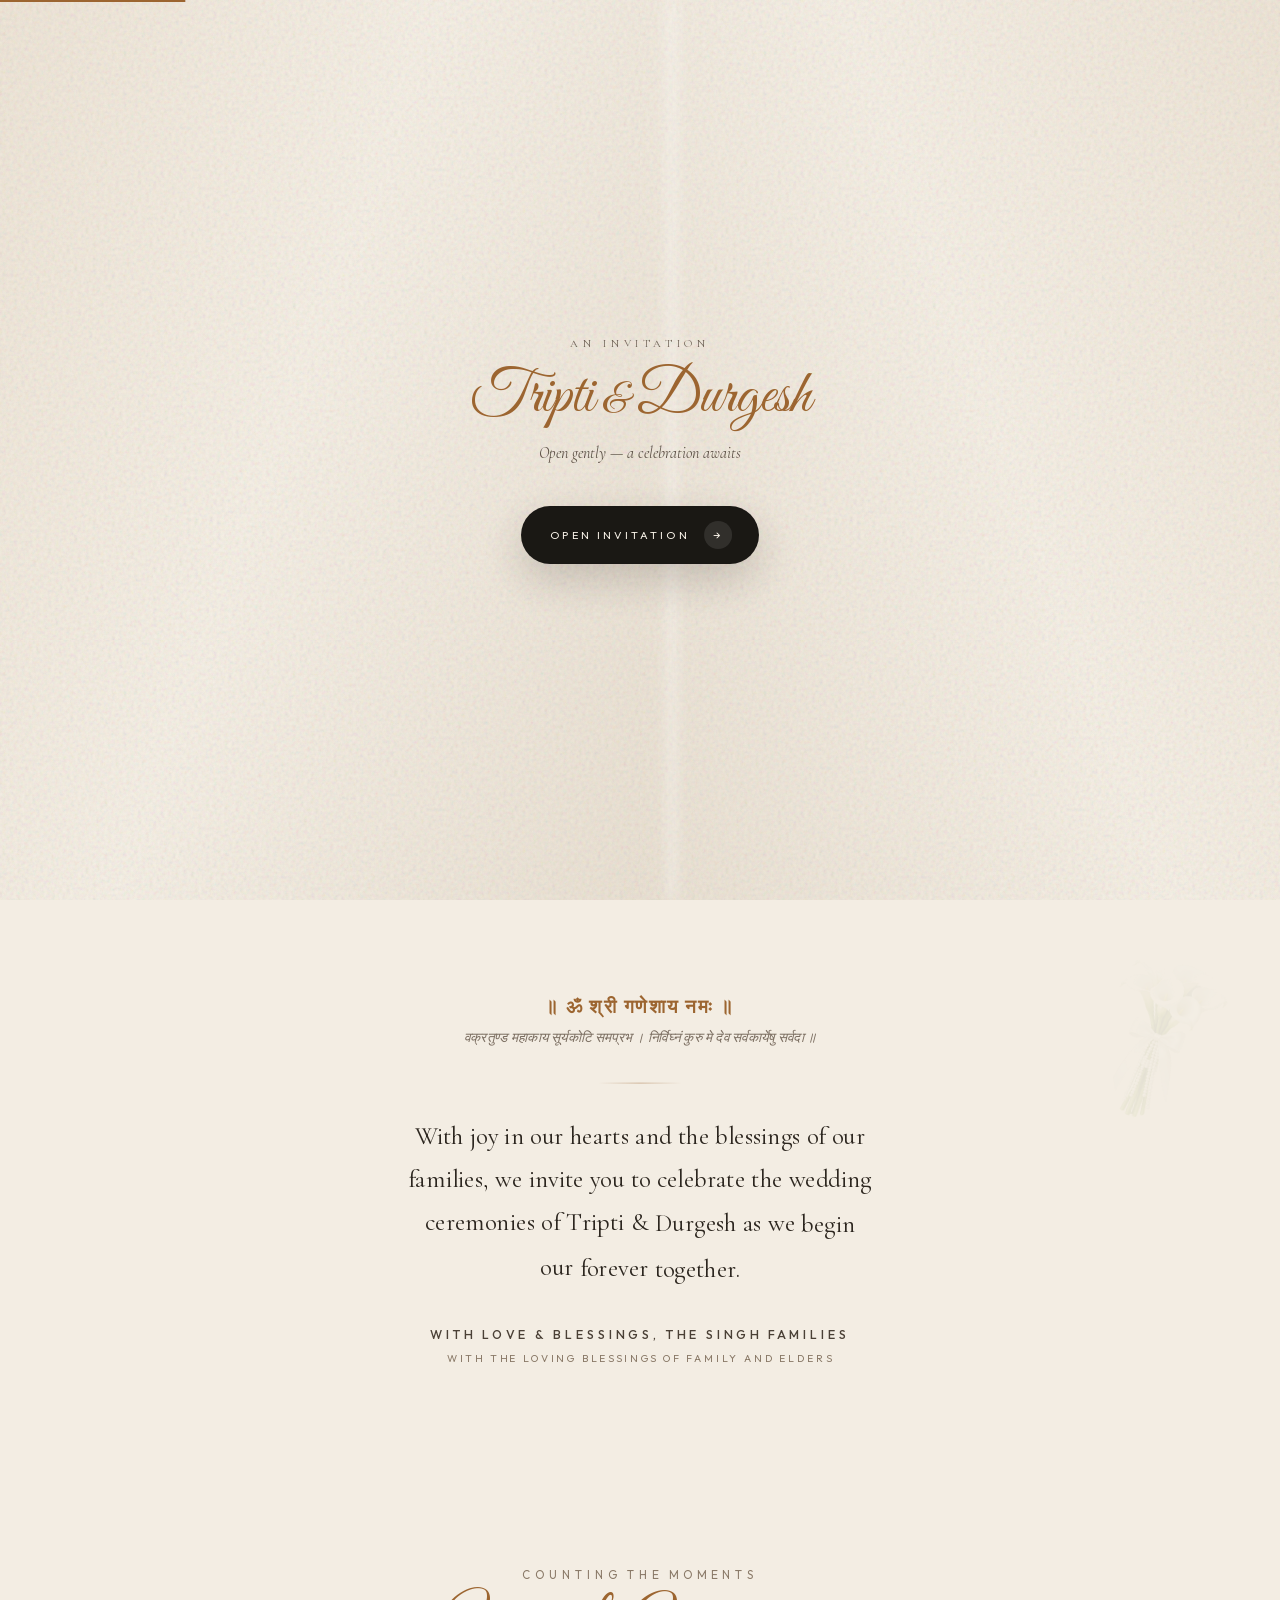
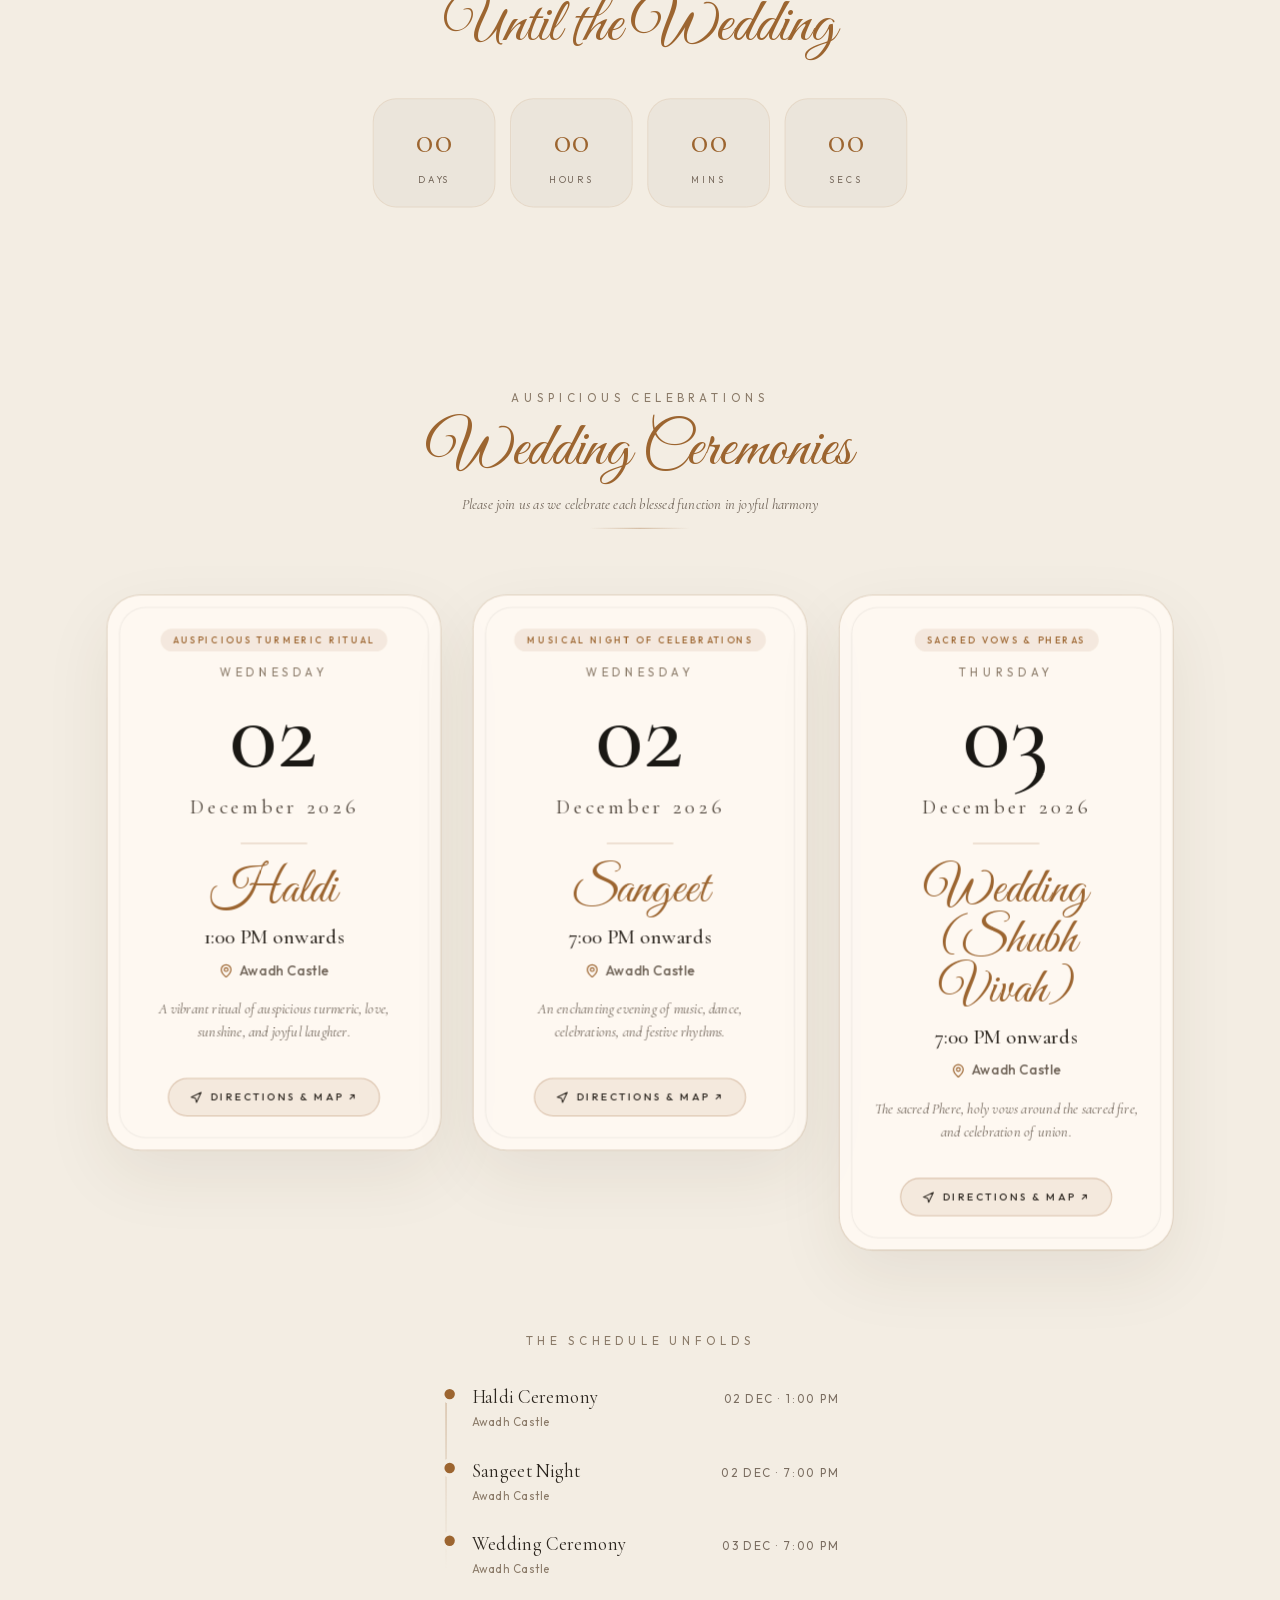
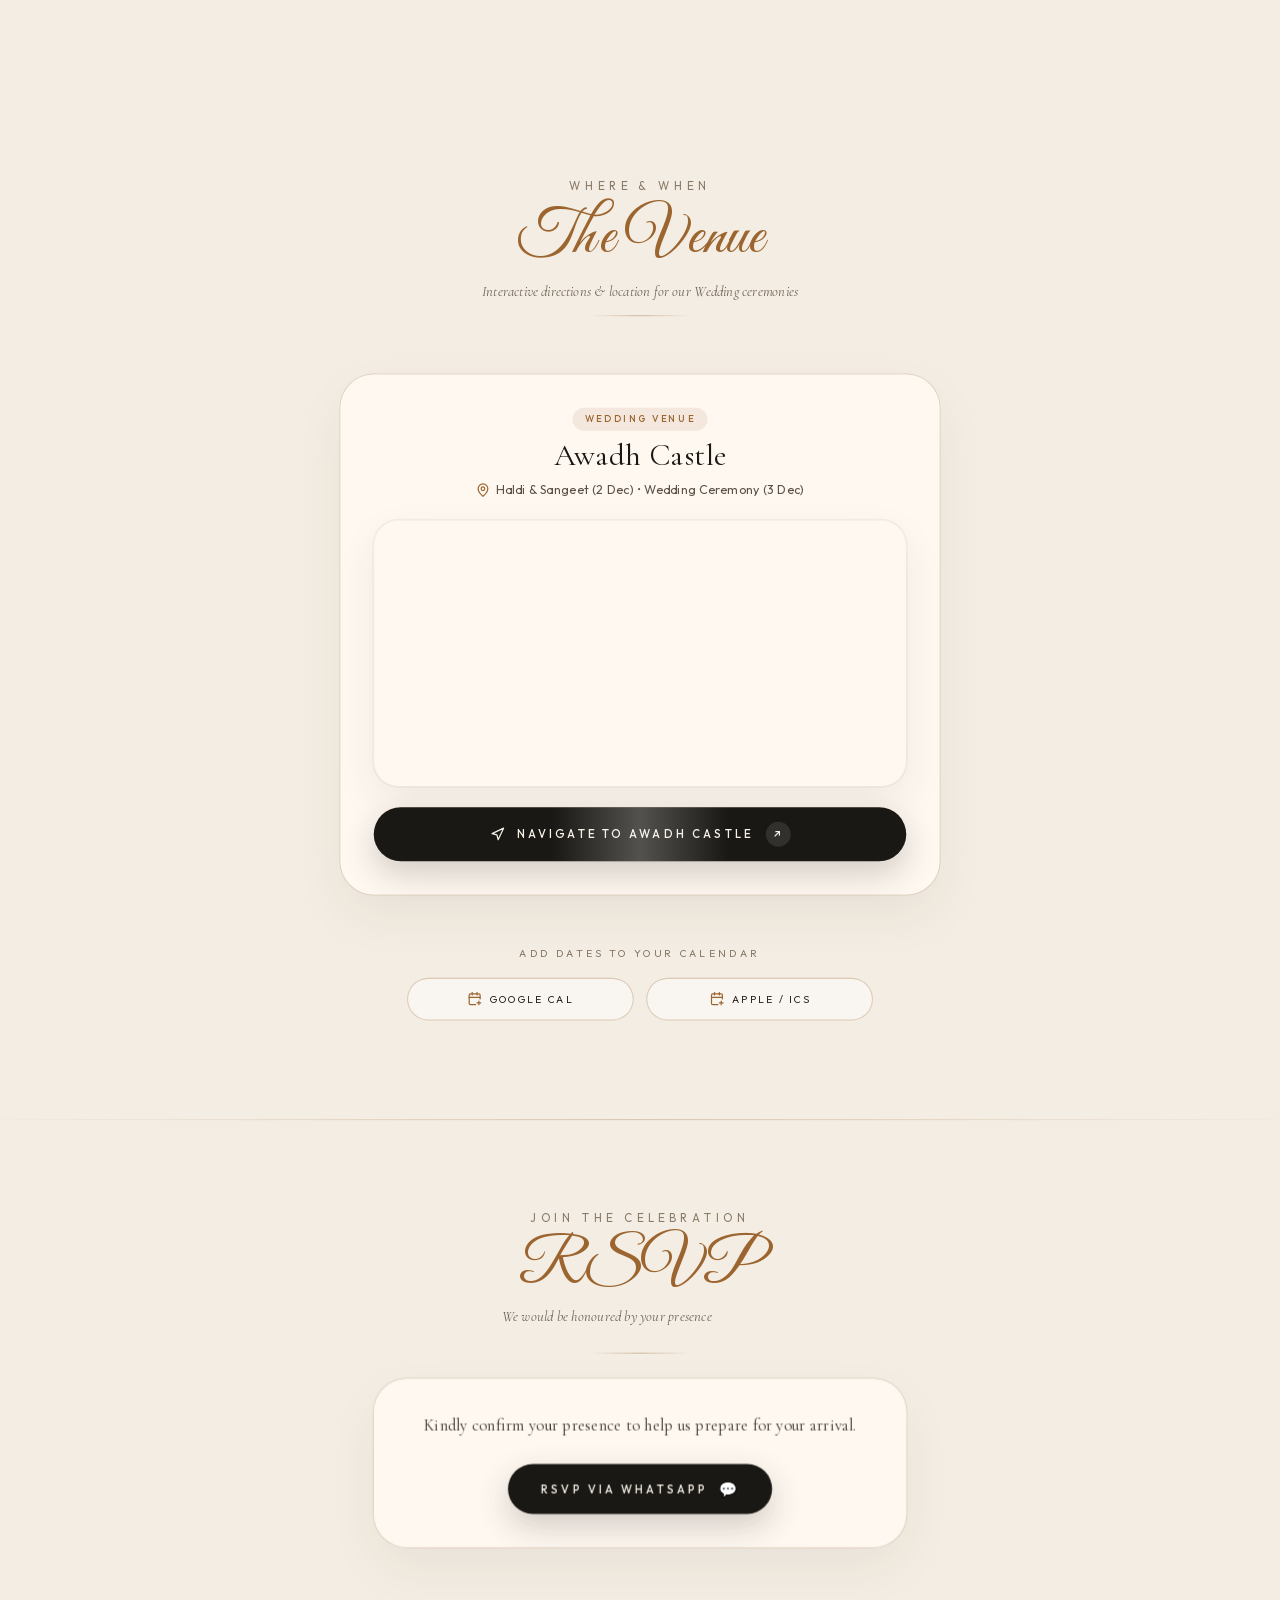
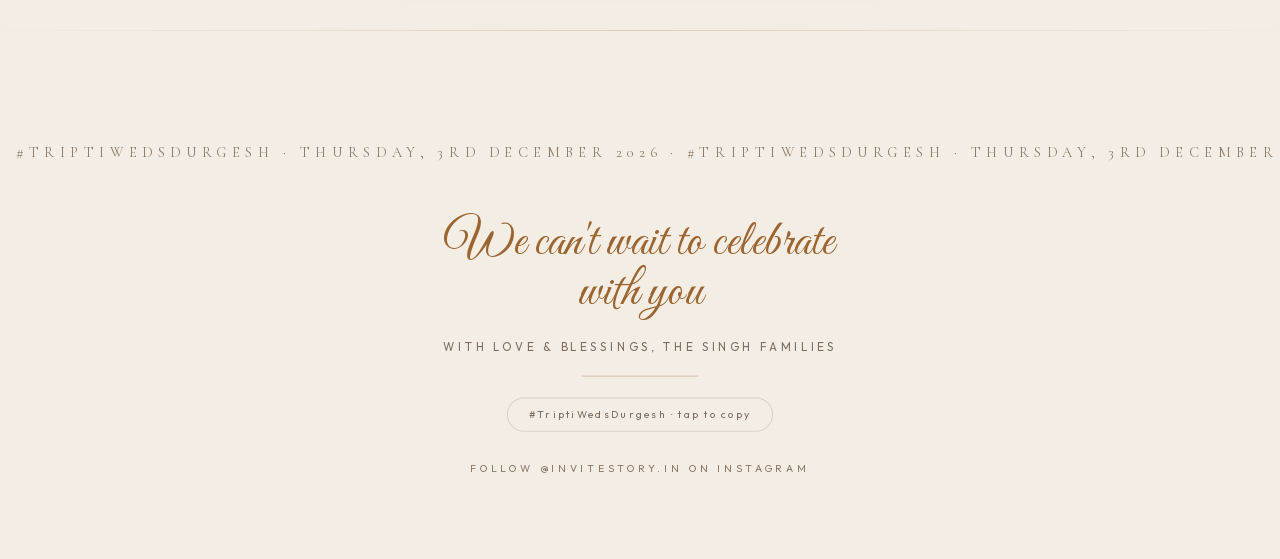
==== commit d8ef7460: "Fix blue boxes, layout collapse, duplicate photo section, music loop and background The reported "bl" ====
--- a/index.html
+++ b/index.html
@@ -4,6 +4,10 @@
     <meta charset="UTF-8" />
     <meta name="viewport" content="width=device-width, initial-scale=1.0, viewport-fit=cover" />
     <meta name="theme-color" content="#f3ede3" />
+    <link
+      rel="icon"
+      href="data:image/svg+xml,%3Csvg xmlns='http://www.w3.org/2000/svg' viewBox='0 0 64 64'%3E%3Crect width='64' height='64' rx='14' fill='%23f3ede3'/%3E%3Ctext x='32' y='42' font-family='Georgia,serif' font-size='26' fill='%239c6530' text-anchor='middle'%3ET%3C/text%3E%3C/svg%3E"
+    />
     <link rel="preconnect" href="https://fonts.googleapis.com" />
     <link rel="preconnect" href="https://fonts.gstatic.com" crossorigin />
     <link
@@ -43,9 +47,9 @@
     <meta name="twitter:description" content="We joyfully invite you to celebrate the wedding ceremonies of Tripti Singh & Durgesh Pratap Singh on 2nd-3rd Dec 2026 at Awadh Castle." />
     <meta name="twitter:image" content="https://tripti-weds-durgesh.invitestory.in/editable/assets/og-whatsapp.jpg" />
 
-    <script src="./editable/wedding-data.js?v=4"></script>
-    <script type="module" crossorigin src="assets/index-mGGyI97A.js?v=4"></script>
-    <link rel="stylesheet" crossorigin href="assets/index-pQKWR5sE.css">
+    <script src="./editable/wedding-data.js?v=5"></script>
+    <script type="module" crossorigin src="assets/index-mGGyI97A.js?v=5"></script>
+    <link rel="stylesheet" crossorigin href="assets/index-pQKWR5sE.css?v=5">
   </head>
   <body>
     <div id="root"></div>
--- a/assets/index-pQKWR5sE.css
+++ b/assets/index-pQKWR5sE.css
@@ -1,4 +1,21 @@
 *,:before,:after{--tw-border-spacing-x: 0;--tw-border-spacing-y: 0;--tw-translate-x: 0;--tw-translate-y: 0;--tw-rotate: 0;--tw-skew-x: 0;--tw-skew-y: 0;--tw-scale-x: 1;--tw-scale-y: 1;--tw-pan-x: ;--tw-pan-y: ;--tw-pinch-zoom: ;--tw-scroll-snap-strictness: proximity;--tw-gradient-from-position: ;--tw-gradient-via-position: ;--tw-gradient-to-position: ;--tw-ordinal: ;--tw-slashed-zero: ;--tw-numeric-figure: ;--tw-numeric-spacing: ;--tw-numeric-fraction: ;--tw-ring-inset: ;--tw-ring-offset-width: 0px;--tw-ring-offset-color: #fff;--tw-ring-color: rgb(59 130 246 / .5);--tw-ring-offset-shadow: 0 0 #0000;--tw-ring-shadow: 0 0 #0000;--tw-shadow: 0 0 #0000;--tw-shadow-colored: 0 0 #0000;--tw-blur: ;--tw-brightness: ;--tw-contrast: ;--tw-grayscale: ;--tw-hue-rotate: ;--tw-invert: ;--tw-saturate: ;--tw-sepia: ;--tw-drop-shadow: ;--tw-backdrop-blur: ;--tw-backdrop-brightness: ;--tw-backdrop-contrast: ;--tw-backdrop-grayscale: ;--tw-backdrop-hue-rotate: ;--tw-backdrop-invert: ;--tw-backdrop-opacity: ;--tw-backdrop-saturate: ;--tw-backdrop-sepia: ;--tw-contain-size: ;--tw-contain-layout: ;--tw-contain-paint: ;--tw-contain-style: }::backdrop{--tw-border-spacing-x: 0;--tw-border-spacing-y: 0;--tw-translate-x: 0;--tw-translate-y: 0;--tw-rotate: 0;--tw-skew-x: 0;--tw-skew-y: 0;--tw-scale-x: 1;--tw-scale-y: 1;--tw-pan-x: ;--tw-pan-y: ;--tw-pinch-zoom: ;--tw-scroll-snap-strictness: proximity;--tw-gradient-from-position: ;--tw-gradient-via-position: ;--tw-gradient-to-position: ;--tw-ordinal: ;--tw-slashed-zero: ;--tw-numeric-figure: ;--tw-numeric-spacing: ;--tw-numeric-fraction: ;--tw-ring-inset: ;--tw-ring-offset-width: 0px;--tw-ring-offset-color: #fff;--tw-ring-color: rgb(59 130 246 / .5);--tw-ring-offset-shadow: 0 0 #0000;--tw-ring-shadow: 0 0 #0000;--tw-shadow: 0 0 #0000;--tw-shadow-colored: 0 0 #0000;--tw-blur: ;--tw-brightness: ;--tw-contrast: ;--tw-grayscale: ;--tw-hue-rotate: ;--tw-invert: ;--tw-saturate: ;--tw-sepia: ;--tw-drop-shadow: ;--tw-backdrop-blur: ;--tw-backdrop-brightness: ;--tw-backdrop-contrast: ;--tw-backdrop-grayscale: ;--tw-backdrop-hue-rotate: ;--tw-backdrop-invert: ;--tw-backdrop-opacity: ;--tw-backdrop-saturate: ;--tw-backdrop-sepia: ;--tw-contain-size: ;--tw-contain-layout: ;--tw-contain-paint: ;--tw-contain-style: }*,:before,:after{box-sizing:border-box;border-width:0;border-style:solid;border-color:#e5e7eb}:before,:after{--tw-content: ""}html,:host{line-height:1.5;-webkit-text-size-adjust:100%;-moz-tab-size:4;-o-tab-size:4;tab-size:4;font-family:ui-sans-serif,system-ui,sans-serif,"Apple Color Emoji","Segoe UI Emoji",Segoe UI Symbol,"Noto Color Emoji";font-feature-settings:normal;font-variation-settings:normal;-webkit-tap-highlight-color:transparent}body{margin:0;line-height:inherit}hr{height:0;color:inherit;border-top-width:1px}abbr:where([title]){-webkit-text-decoration:underline dotted;text-decoration:underline dotted}h1,h2,h3,h4,h5,h6{font-size:inherit;font-weight:inherit}a{color:inherit;text-decoration:inherit}b,strong{font-weight:bolder}code,kbd,samp,pre{font-family:ui-monospace,SFMono-Regular,Menlo,Monaco,Consolas,Liberation Mono,Courier New,monospace;font-feature-settings:normal;font-variation-settings:normal;font-size:1em}small{font-size:80%}sub,sup{font-size:75%;line-height:0;position:relative;vertical-align:baseline}sub{bottom:-.25em}sup{top:-.5em}table{text-indent:0;border-color:inherit;border-collapse:collapse}button,input,optgroup,select,textarea{font-family:inherit;font-feature-settings:inherit;font-variation-settings:inherit;font-size:100%;font-weight:inherit;line-height:inherit;letter-spacing:inherit;color:inherit;margin:0;padding:0}button,select{text-transform:none}button,input:where([type=button]),input:where([type=reset]),input:where([type=submit]){-webkit-appearance:button;background-color:transparent;background-image:none}:-moz-focusring{outline:auto}:-moz-ui-invalid{box-shadow:none}progress{vertical-align:baseline}::-webkit-inner-spin-button,::-webkit-outer-spin-button{height:auto}[type=search]{-webkit-appearance:textfield;outline-offset:-2px}::-webkit-search-decoration{-webkit-appearance:none}::-webkit-file-upload-button{-webkit-appearance:button;font:inherit}summary{display:list-item}blockquote,dl,dd,h1,h2,h3,h4,h5,h6,hr,figure,p,pre{margin:0}fieldset{margin:0;padding:0}legend{padding:0}ol,ul,menu{list-style:none;margin:0;padding:0}dialog{padding:0}textarea{resize:vertical}input::-moz-placeholder,textarea::-moz-placeholder{opacity:1;color:#9ca3af}input::placeholder,textarea::placeholder{opacity:1;color:#9ca3af}button,[role=button]{cursor:pointer}:disabled{cursor:default}img,svg,video,canvas,audio,iframe,embed,object{display:block;vertical-align:middle}img,video{max-width:100%;height:auto}[hidden]:where(:not([hidden=until-found])){display:none}:root{--background: 36 33% 92%;--foreground: 30 10% 10%;--card: 36 40% 97%;--card-foreground: 30 10% 10%;--popover: 36 40% 97%;--popover-foreground: 30 10% 10%;--primary: 30 10% 10%;--primary-foreground: 36 40% 96%;--secondary: 34 20% 90%;--secondary-foreground: 30 10% 10%;--muted: 34 16% 88%;--muted-foreground: 30 8% 40%;--accent: 34 16% 88%;--accent-foreground: 30 10% 10%;--destructive: 0 84% 60%;--destructive-foreground: 0 0% 98%;--border: 30 10% 82%;--input: 30 10% 82%;--ring: 30 10% 20%;--radius: .75rem}*{border-color:hsl(var(--border))}html{background:#f3ede3}body{background:#f3ede3;color:#1a1814;font-family:Outfit,Helvetica Neue,sans-serif;overflow-x:hidden;-webkit-font-smoothing:antialiased}::-moz-selection{background:#1a181424}::selection{background:#1a181424}::-webkit-scrollbar{width:5px}::-webkit-scrollbar-track{background:#f3ede3}::-webkit-scrollbar-thumb{background:#c4b6a4;border-radius:99px}.sr-only{position:absolute;width:1px;height:1px;padding:0;margin:-1px;overflow:hidden;clip:rect(0,0,0,0);white-space:nowrap;border-width:0}.pointer-events-none{pointer-events:none}.visible{visibility:visible}.invisible{visibility:hidden}.fixed{position:fixed}.absolute{position:absolute}.relative{position:relative}.inset-0{inset:0}.inset-3{inset:.75rem}.inset-\[-10\%\]{inset:-10%}.inset-x-0{left:0;right:0}.inset-y-0{top:0;bottom:0}.-bottom-12{bottom:-3rem}.-left-1\/3{left:-33.333333%}.-left-10{left:-2.5rem}.-left-12{left:-3rem}.-right-12{right:-3rem}.-right-8{right:-2rem}.-top-12{top:-3rem}.bottom-0{bottom:0}.bottom-2{bottom:.5rem}.bottom-\[1\%\]{bottom:1%}.bottom-\[16\%\]{bottom:16%}.left-0{left:0}.left-1\/2{left:50%}.left-2{left:.5rem}.left-\[50\%\]{left:50%}.left-\[5px\]{left:5px}.right-0{right:0}.right-1{right:.25rem}.right-2{right:.5rem}.right-3{right:.75rem}.right-4{right:1rem}.right-\[-2\%\]{right:-2%}.top-0{top:0}.top-1\.5{top:.375rem}.top-1\/2{top:50%}.top-10{top:2.5rem}.top-2{top:.5rem}.top-24{top:6rem}.top-3\.5{top:.875rem}.top-4{top:1rem}.top-8{top:2rem}.top-\[-10\%\]{top:-10%}.top-\[16\%\]{top:16%}.top-\[1px\]{top:1px}.top-\[38\%\]{top:38%}.top-\[50\%\]{top:50%}.top-\[60\%\]{top:60%}.top-full{top:100%}.isolate{isolation:isolate}.z-10{z-index:10}.z-20{z-index:20}.z-50{z-index:50}.z-\[1\]{z-index:1}.z-\[2\]{z-index:2}.z-\[3\]{z-index:3}.z-\[4\]{z-index:4}.z-\[5\]{z-index:5}.z-\[60\]{z-index:60}.z-\[6\]{z-index:6}.z-\[8\]{z-index:8}.order-first{order:-9999}.order-last{order:9999}.col-start-2{grid-column-start:2}.row-span-2{grid-row:span 2 / span 2}.row-start-1{grid-row-start:1}.\!m-0{margin:0!important}.-mx-1{margin-left:-.25rem;margin-right:-.25rem}.-my-2{margin-top:-.5rem;margin-bottom:-.5rem}.mx-2{margin-left:.5rem;margin-right:.5rem}.mx-3\.5{margin-left:.875rem;margin-right:.875rem}.mx-auto{margin-left:auto;margin-right:auto}.my-0{margin-top:0;margin-bottom:0}.my-0\.5{margin-top:.125rem;margin-bottom:.125rem}.my-1{margin-top:.25rem;margin-bottom:.25rem}.-ml-4{margin-left:-1rem}.-mt-4{margin-top:-1rem}.mb-10{margin-bottom:2.5rem}.mb-12{margin-bottom:3rem}.mb-2{margin-bottom:.5rem}.mb-3{margin-bottom:.75rem}.mb-7{margin-bottom:1.75rem}.mb-8{margin-bottom:2rem}.ml-1{margin-left:.25rem}.ml-4{margin-left:1rem}.ml-auto{margin-left:auto}.mt-1{margin-top:.25rem}.mt-1\.5{margin-top:.375rem}.mt-10{margin-top:2.5rem}.mt-12{margin-top:3rem}.mt-2{margin-top:.5rem}.mt-3{margin-top:.75rem}.mt-4{margin-top:1rem}.mt-5{margin-top:1.25rem}.mt-7{margin-top:1.75rem}.mt-8{margin-top:2rem}.mt-auto{margin-top:auto}.line-clamp-1{overflow:hidden;display:-webkit-box;-webkit-box-orient:vertical;-webkit-line-clamp:1}.line-clamp-2{overflow:hidden;display:-webkit-box;-webkit-box-orient:vertical;-webkit-line-clamp:2}.block{display:block}.inline-block{display:inline-block}.flex{display:flex}.inline-flex{display:inline-flex}.table{display:table}.table-caption{display:table-caption}.table-cell{display:table-cell}.table-row{display:table-row}.grid{display:grid}.hidden{display:none}.aspect-square{aspect-ratio:1 / 1}.aspect-video{aspect-ratio:16 / 9}.size-10{width:2.5rem;height:2.5rem}.size-2{width:.5rem;height:.5rem}.size-2\.5{width:.625rem;height:.625rem}.size-3{width:.75rem;height:.75rem}.size-3\.5{width:.875rem;height:.875rem}.size-4{width:1rem;height:1rem}.size-6{width:1.5rem;height:1.5rem}.size-7{width:1.75rem;height:1.75rem}.size-8{width:2rem;height:2rem}.size-9{width:2.25rem;height:2.25rem}.size-auto{width:auto;height:auto}.size-full{width:100%;height:100%}.h-1\.5{height:.375rem}.h-10{height:2.5rem}.h-12{height:3rem}.h-2{height:.5rem}.h-2\.5{height:.625rem}.h-36{height:9rem}.h-4{height:1rem}.h-48{height:12rem}.h-5{height:1.25rem}.h-6{height:1.5rem}.h-64{height:16rem}.h-7{height:1.75rem}.h-8{height:2rem}.h-9{height:2.25rem}.h-\[1\.15em\]{height:1.15em}.h-\[1\.15rem\]{height:1.15rem}.h-\[2px\]{height:2px}.h-\[65\%\]{height:65%}.h-\[70\%\]{height:70%}.h-\[92\%\]{height:92%}.h-\[96\%\]{height:96%}.h-\[calc\(100\%-1px\)\]{height:calc(100% - 1px)}.h-\[var\(--radix-navigation-menu-viewport-height\)\]{height:var(--radix-navigation-menu-viewport-height)}.h-\[var\(--radix-select-trigger-height\)\]{height:var(--radix-select-trigger-height)}.h-auto{height:auto}.h-full{height:100%}.h-px{height:1px}.h-svh{height:100svh}.max-h-\[300px\]{max-height:300px}.min-h-0{min-height:0px}.min-h-16{min-height:4rem}.min-h-4{min-height:1rem}.min-h-\[100dvh\]{min-height:100dvh}.min-h-\[115dvh\]{min-height:115dvh}.min-h-svh{min-height:100svh}.w-0{width:0px}.w-1{width:.25rem}.w-1\/2{width:50%}.w-1\/3{width:33.333333%}.w-16{width:4rem}.w-2{width:.5rem}.w-2\.5{width:.625rem}.w-20{width:5rem}.w-24{width:6rem}.w-28{width:7rem}.w-3{width:.75rem}.w-3\/4{width:75%}.w-4{width:1rem}.w-40{width:10rem}.w-48{width:12rem}.w-5{width:1.25rem}.w-56{width:14rem}.w-64{width:16rem}.w-7{width:1.75rem}.w-72{width:18rem}.w-8{width:2rem}.w-9{width:2.25rem}.w-\[100px\]{width:100px}.w-\[28\%\]{width:28%}.w-\[85\%\]{width:85%}.w-\[92\%\]{width:92%}.w-auto{width:auto}.w-fit{width:-moz-fit-content;width:fit-content}.w-full{width:100%}.w-max{width:-moz-max-content;width:max-content}.w-px{width:1px}.min-w-0{min-width:0px}.min-w-10{min-width:2.5rem}.min-w-5{min-width:1.25rem}.min-w-8{min-width:2rem}.min-w-9{min-width:2.25rem}.min-w-\[12rem\]{min-width:12rem}.min-w-\[8rem\]{min-width:8rem}.min-w-\[var\(--radix-select-trigger-width\)\]{min-width:var(--radix-select-trigger-width)}.max-w-\[120px\]{max-width:120px}.max-w-\[440px\]{max-width:440px}.max-w-\[92\%\]{max-width:92%}.max-w-\[calc\(100\%-2rem\)\]{max-width:calc(100% - 2rem)}.max-w-lg{max-width:32rem}.max-w-max{max-width:-moz-max-content;max-width:max-content}.max-w-md{max-width:28rem}.max-w-none{max-width:none}.max-w-sm{max-width:24rem}.max-w-xs{max-width:20rem}.flex-1{flex:1 1 0%}.shrink-0{flex-shrink:0}.grow{flex-grow:1}.grow-0{flex-grow:0}.basis-full{flex-basis:100%}.caption-bottom{caption-side:bottom}.border-collapse{border-collapse:collapse}.origin-center{transform-origin:center}.origin-left{transform-origin:left}.origin-top{transform-origin:top}.-translate-x-1\/2{--tw-translate-x: -50%;transform:translate(var(--tw-translate-x),var(--tw-translate-y)) rotate(var(--tw-rotate)) skew(var(--tw-skew-x)) skewY(var(--tw-skew-y)) scaleX(var(--tw-scale-x)) scaleY(var(--tw-scale-y))}.-translate-x-\[44\%\]{--tw-translate-x: -44%;transform:translate(var(--tw-translate-x),var(--tw-translate-y)) rotate(var(--tw-rotate)) skew(var(--tw-skew-x)) skewY(var(--tw-skew-y)) scaleX(var(--tw-scale-x)) scaleY(var(--tw-scale-y))}.-translate-x-\[54\%\]{--tw-translate-x: -54%;transform:translate(var(--tw-translate-x),var(--tw-translate-y)) rotate(var(--tw-rotate)) skew(var(--tw-skew-x)) skewY(var(--tw-skew-y)) scaleX(var(--tw-scale-x)) scaleY(var(--tw-scale-y))}.-translate-x-px{--tw-translate-x: -1px;transform:translate(var(--tw-translate-x),var(--tw-translate-y)) rotate(var(--tw-rotate)) skew(var(--tw-skew-x)) skewY(var(--tw-skew-y)) scaleX(var(--tw-scale-x)) scaleY(var(--tw-scale-y))}.-translate-y-1\/2{--tw-translate-y: -50%;transform:translate(var(--tw-translate-x),var(--tw-translate-y)) rotate(var(--tw-rotate)) skew(var(--tw-skew-x)) skewY(var(--tw-skew-y)) scaleX(var(--tw-scale-x)) scaleY(var(--tw-scale-y))}.translate-x-\[-50\%\]{--tw-translate-x: -50%;transform:translate(var(--tw-translate-x),var(--tw-translate-y)) rotate(var(--tw-rotate)) skew(var(--tw-skew-x)) skewY(var(--tw-skew-y)) scaleX(var(--tw-scale-x)) scaleY(var(--tw-scale-y))}.translate-x-px{--tw-translate-x: 1px;transform:translate(var(--tw-translate-x),var(--tw-translate-y)) rotate(var(--tw-rotate)) skew(var(--tw-skew-x)) skewY(var(--tw-skew-y)) scaleX(var(--tw-scale-x)) scaleY(var(--tw-scale-y))}.translate-y-0\.5{--tw-translate-y: .125rem;transform:translate(var(--tw-translate-x),var(--tw-translate-y)) rotate(var(--tw-rotate)) skew(var(--tw-skew-x)) skewY(var(--tw-skew-y)) scaleX(var(--tw-scale-x)) scaleY(var(--tw-scale-y))}.translate-y-\[-50\%\]{--tw-translate-y: -50%;transform:translate(var(--tw-translate-x),var(--tw-translate-y)) rotate(var(--tw-rotate)) skew(var(--tw-skew-x)) skewY(var(--tw-skew-y)) scaleX(var(--tw-scale-x)) scaleY(var(--tw-scale-y))}.translate-y-\[calc\(-50\%_-_2px\)\]{--tw-translate-y: calc(-50% - 2px) ;transform:translate(var(--tw-translate-x),var(--tw-translate-y)) rotate(var(--tw-rotate)) skew(var(--tw-skew-x)) skewY(var(--tw-skew-y)) scaleX(var(--tw-scale-x)) scaleY(var(--tw-scale-y))}.rotate-12{--tw-rotate: 12deg;transform:translate(var(--tw-translate-x),var(--tw-translate-y)) rotate(var(--tw-rotate)) skew(var(--tw-skew-x)) skewY(var(--tw-skew-y)) scaleX(var(--tw-scale-x)) scaleY(var(--tw-scale-y))}.rotate-45{--tw-rotate: 45deg;transform:translate(var(--tw-translate-x),var(--tw-translate-y)) rotate(var(--tw-rotate)) skew(var(--tw-skew-x)) skewY(var(--tw-skew-y)) scaleX(var(--tw-scale-x)) scaleY(var(--tw-scale-y))}.rotate-90{--tw-rotate: 90deg;transform:translate(var(--tw-translate-x),var(--tw-translate-y)) rotate(var(--tw-rotate)) skew(var(--tw-skew-x)) skewY(var(--tw-skew-y)) scaleX(var(--tw-scale-x)) scaleY(var(--tw-scale-y))}.-scale-x-100{--tw-scale-x: -1;transform:translate(var(--tw-translate-x),var(--tw-translate-y)) rotate(var(--tw-rotate)) skew(var(--tw-skew-x)) skewY(var(--tw-skew-y)) scaleX(var(--tw-scale-x)) scaleY(var(--tw-scale-y))}.transform{transform:translate(var(--tw-translate-x),var(--tw-translate-y)) rotate(var(--tw-rotate)) skew(var(--tw-skew-x)) skewY(var(--tw-skew-y)) scaleX(var(--tw-scale-x)) scaleY(var(--tw-scale-y))}@keyframes caret-blink{0%,70%,to{opacity:1}20%,50%{opacity:0}}.animate-caret-blink{animation:caret-blink 1.25s ease-out infinite}@keyframes pulse{50%{opacity:.5}}.animate-pulse{animation:pulse 2s cubic-bezier(.4,0,.6,1) infinite}@keyframes spin{to{transform:rotate(360deg)}}.animate-spin{animation:spin 1s linear infinite}.cursor-default{cursor:default}.cursor-text{cursor:text}.touch-none{touch-action:none}.select-none{-webkit-user-select:none;-moz-user-select:none;user-select:none}.resize-none{resize:none}.scroll-my-1{scroll-margin-top:.25rem;scroll-margin-bottom:.25rem}.scroll-py-1{scroll-padding-top:.25rem;scroll-padding-bottom:.25rem}.list-disc{list-style-type:disc}.list-none{list-style-type:none}.auto-rows-min{grid-auto-rows:min-content}.grid-cols-1{grid-template-columns:repeat(1,minmax(0,1fr))}.grid-cols-2{grid-template-columns:repeat(2,minmax(0,1fr))}.grid-cols-4{grid-template-columns:repeat(4,minmax(0,1fr))}.grid-cols-\[0_1fr\]{grid-template-columns:0 1fr}.grid-rows-\[auto_auto\]{grid-template-rows:auto auto}.flex-row{flex-direction:row}.flex-col{flex-direction:column}.flex-col-reverse{flex-direction:column-reverse}.flex-wrap{flex-wrap:wrap}.place-content-center{place-content:center}.items-start{align-items:flex-start}.items-end{align-items:flex-end}.items-center{align-items:center}.items-baseline{align-items:baseline}.items-stretch{align-items:stretch}.justify-start{justify-content:flex-start}.justify-center{justify-content:center}.justify-between{justify-content:space-between}.justify-items-start{justify-items:start}.gap-0\.5{gap:.125rem}.gap-1{gap:.25rem}.gap-1\.5{gap:.375rem}.gap-2{gap:.5rem}.gap-2\.5{gap:.625rem}.gap-3{gap:.75rem}.gap-4{gap:1rem}.gap-5{gap:1.25rem}.gap-6{gap:1.5rem}.gap-7{gap:1.75rem}.gap-\[--spacing\(var\(--gap\)\)\]{gap:var(--spacing(var(--gap)))}.gap-x-1\.5{-moz-column-gap:.375rem;column-gap:.375rem}.gap-y-0\.5{row-gap:.125rem}.gap-y-1{row-gap:.25rem}.self-start{align-self:flex-start}.self-stretch{align-self:stretch}.justify-self-end{justify-self:end}.overflow-auto{overflow:auto}.overflow-hidden{overflow:hidden}.overflow-x-auto{overflow-x:auto}.overflow-y-auto{overflow-y:auto}.overflow-x-hidden{overflow-x:hidden}.whitespace-nowrap{white-space:nowrap}.text-balance{text-wrap:balance}.break-words{overflow-wrap:break-word}.rounded-\[1\.35rem\]{border-radius:1.35rem}.rounded-\[1\.55rem\]{border-radius:1.55rem}.rounded-\[1\.75rem\]{border-radius:1.75rem}.rounded-\[2px\]{border-radius:2px}.rounded-\[2rem\]{border-radius:2rem}.rounded-\[40\%_60\%_55\%_45\%\]{border-radius:40% 60% 55% 45%}.rounded-\[4px\]{border-radius:4px}.rounded-\[calc\(var\(--radius\)-5px\)\]{border-radius:calc(var(--radius) - 5px)}.rounded-\[inherit\]{border-radius:inherit}.rounded-full{border-radius:9999px}.rounded-lg{border-radius:var(--radius)}.rounded-md{border-radius:calc(var(--radius) - 2px)}.rounded-none{border-radius:0}.rounded-sm{border-radius:calc(var(--radius) - 4px)}.rounded-xl{border-radius:calc(var(--radius) + 4px)}.rounded-xs{border-radius:calc(var(--radius) - 6px)}.rounded-l-md{border-top-left-radius:calc(var(--radius) - 2px);border-bottom-left-radius:calc(var(--radius) - 2px)}.rounded-r-md{border-top-right-radius:calc(var(--radius) - 2px);border-bottom-right-radius:calc(var(--radius) - 2px)}.rounded-tl-sm{border-top-left-radius:calc(var(--radius) - 4px)}.border{border-width:1px}.border-0{border-width:0px}.border-\[1\.5px\]{border-width:1.5px}.border-y{border-top-width:1px;border-bottom-width:1px}.border-b{border-bottom-width:1px}.border-l{border-left-width:1px}.border-r{border-right-width:1px}.border-t{border-top-width:1px}.border-dashed{border-style:dashed}.border-\[\#1a1814\]\/15{border-color:#1a181426}.border-\[\#1a1814\]\/35{border-color:#1a181459}.border-border{border-color:hsl(var(--border))}.border-border\/50{border-color:hsl(var(--border) / .5)}.border-input{border-color:hsl(var(--input))}.border-primary{border-color:hsl(var(--primary))}.border-sidebar-border{border-color:hsl(var(--sidebar-border))}.border-transparent{border-color:transparent}.border-l-transparent{border-left-color:transparent}.border-t-transparent{border-top-color:transparent}.bg-\[\#1a1814\]{--tw-bg-opacity: 1;background-color:rgb(26 24 20 / var(--tw-bg-opacity, 1))}.bg-\[\#1a1814\]\/15{background-color:#1a181426}.bg-\[\#1a1814\]\/20{background-color:#1a181433}.bg-\[\#1a1814\]\/5{background-color:#1a18140d}.bg-\[\#1a1814\]\/70{background-color:#1a1814b3}.bg-\[\#f3ede3\]{--tw-bg-opacity: 1;background-color:rgb(243 237 227 / var(--tw-bg-opacity, 1))}.bg-\[\#fffaf4\]\/70{background-color:#fffaf4b3}.bg-\[rgba\(26\,24\,20\,0\.03\)\]{background-color:#1a181408}.bg-accent{background-color:hsl(var(--accent))}.bg-background{background-color:hsl(var(--background))}.bg-black\/50{background-color:#00000080}.bg-border{background-color:hsl(var(--border))}.bg-card{background-color:hsl(var(--card))}.bg-destructive{--tw-bg-opacity: 1;background-color:hsl(var(--destructive) / var(--tw-bg-opacity, 1))}.bg-foreground{background-color:hsl(var(--foreground))}.bg-input{background-color:hsl(var(--input))}.bg-muted{background-color:hsl(var(--muted))}.bg-muted\/50{background-color:hsl(var(--muted) / .5)}.bg-popover{background-color:hsl(var(--popover))}.bg-primary{background-color:hsl(var(--primary))}.bg-primary\/20{background-color:hsl(var(--primary) / .2)}.bg-secondary{background-color:hsl(var(--secondary))}.bg-sidebar{background-color:hsl(var(--sidebar-background))}.bg-sidebar-border{background-color:hsl(var(--sidebar-border))}.bg-transparent{background-color:transparent}.bg-white{--tw-bg-opacity: 1;background-color:rgb(255 255 255 / var(--tw-bg-opacity, 1))}.bg-white\/10{background-color:#ffffff1a}.bg-white\/40{background-color:#fff6}.bg-gradient-to-b{background-image:linear-gradient(to bottom,var(--tw-gradient-stops))}.bg-gradient-to-r{background-image:linear-gradient(to right,var(--tw-gradient-stops))}.from-\[\#1a1814\]\/30{--tw-gradient-from: rgb(26 24 20 / .3) var(--tw-gradient-from-position);--tw-gradient-to: rgb(26 24 20 / 0) var(--tw-gradient-to-position);--tw-gradient-stops: var(--tw-gradient-from), var(--tw-gradient-to)}.from-\[\#1a1814\]\/45{--tw-gradient-from: rgb(26 24 20 / .45) var(--tw-gradient-from-position);--tw-gradient-to: rgb(26 24 20 / 0) var(--tw-gradient-to-position);--tw-gradient-stops: var(--tw-gradient-from), var(--tw-gradient-to)}.from-\[\#f3ede3\]{--tw-gradient-from: #f3ede3 var(--tw-gradient-from-position);--tw-gradient-to: rgb(243 237 227 / 0) var(--tw-gradient-to-position);--tw-gradient-stops: var(--tw-gradient-from), var(--tw-gradient-to)}.from-transparent{--tw-gradient-from: transparent var(--tw-gradient-from-position);--tw-gradient-to: rgb(0 0 0 / 0) var(--tw-gradient-to-position);--tw-gradient-stops: var(--tw-gradient-from), var(--tw-gradient-to)}.via-\[\#1a1814\]\/15{--tw-gradient-to: rgb(26 24 20 / 0) var(--tw-gradient-to-position);--tw-gradient-stops: var(--tw-gradient-from), rgb(26 24 20 / .15) var(--tw-gradient-via-position), var(--tw-gradient-to)}.via-\[\#1a1814\]\/25{--tw-gradient-to: rgb(26 24 20 / 0) var(--tw-gradient-to-position);--tw-gradient-stops: var(--tw-gradient-from), rgb(26 24 20 / .25) var(--tw-gradient-via-position), var(--tw-gradient-to)}.via-\[\#1a1814\]\/35{--tw-gradient-to: rgb(26 24 20 / 0) var(--tw-gradient-to-position);--tw-gradient-stops: var(--tw-gradient-from), rgb(26 24 20 / .35) var(--tw-gradient-via-position), var(--tw-gradient-to)}.via-white\/25{--tw-gradient-to: rgb(255 255 255 / 0) var(--tw-gradient-to-position);--tw-gradient-stops: var(--tw-gradient-from), rgb(255 255 255 / .25) var(--tw-gradient-via-position), var(--tw-gradient-to)}.via-white\/35{--tw-gradient-to: rgb(255 255 255 / 0) var(--tw-gradient-to-position);--tw-gradient-stops: var(--tw-gradient-from), rgb(255 255 255 / .35) var(--tw-gradient-via-position), var(--tw-gradient-to)}.via-white\/40{--tw-gradient-to: rgb(255 255 255 / 0) var(--tw-gradient-to-position);--tw-gradient-stops: var(--tw-gradient-from), rgb(255 255 255 / .4) var(--tw-gradient-via-position), var(--tw-gradient-to)}.to-transparent{--tw-gradient-to: transparent var(--tw-gradient-to-position)}.fill-current{fill:currentColor}.fill-foreground{fill:hsl(var(--foreground))}.fill-primary{fill:hsl(var(--primary))}.object-contain{-o-object-fit:contain;object-fit:contain}.object-cover{-o-object-fit:cover;object-fit:cover}.object-bottom{-o-object-position:bottom;object-position:bottom}.p-0{padding:0}.p-1{padding:.25rem}.p-2{padding:.5rem}.p-3{padding:.75rem}.p-4{padding:1rem}.p-6{padding:1.5rem}.p-\[3px\]{padding:3px}.p-px{padding:1px}.px-1{padding-left:.25rem;padding-right:.25rem}.px-1\.5{padding-left:.375rem;padding-right:.375rem}.px-2{padding-left:.5rem;padding-right:.5rem}.px-2\.5{padding-left:.625rem;padding-right:.625rem}.px-3{padding-left:.75rem;padding-right:.75rem}.px-4{padding-left:1rem;padding-right:1rem}.px-5{padding-left:1.25rem;padding-right:1.25rem}.px-6{padding-left:1.5rem;padding-right:1.5rem}.px-7{padding-left:1.75rem;padding-right:1.75rem}.px-8{padding-left:2rem;padding-right:2rem}.py-0\.5{padding-top:.125rem;padding-bottom:.125rem}.py-1{padding-top:.25rem;padding-bottom:.25rem}.py-1\.5{padding-top:.375rem;padding-bottom:.375rem}.py-2{padding-top:.5rem;padding-bottom:.5rem}.py-20{padding-top:5rem;padding-bottom:5rem}.py-24{padding-top:6rem;padding-bottom:6rem}.py-28{padding-top:7rem;padding-bottom:7rem}.py-3{padding-top:.75rem;padding-bottom:.75rem}.py-3\.5{padding-top:.875rem;padding-bottom:.875rem}.py-4{padding-top:1rem;padding-bottom:1rem}.py-5{padding-top:1.25rem;padding-bottom:1.25rem}.py-6{padding-top:1.5rem;padding-bottom:1.5rem}.pb-10{padding-bottom:2.5rem}.pb-16{padding-bottom:4rem}.pb-3{padding-bottom:.75rem}.pb-4{padding-bottom:1rem}.pl-1{padding-left:.25rem}.pl-2{padding-left:.5rem}.pl-3{padding-left:.75rem}.pl-4{padding-left:1rem}.pl-8{padding-left:2rem}.pr-1{padding-right:.25rem}.pr-2{padding-right:.5rem}.pr-2\.5{padding-right:.625rem}.pr-3{padding-right:.75rem}.pr-8{padding-right:2rem}.pt-0{padding-top:0}.pt-12{padding-top:3rem}.pt-24{padding-top:6rem}.pt-3{padding-top:.75rem}.pt-4{padding-top:1rem}.pt-\[min\(10svh\,5\.5rem\)\]{padding-top:min(10svh,5.5rem)}.text-left{text-align:left}.text-center{text-align:center}.align-middle{vertical-align:middle}.align-bottom{vertical-align:bottom}.font-mono{font-family:ui-monospace,SFMono-Regular,Menlo,Monaco,Consolas,Liberation Mono,Courier New,monospace}.font-sans{font-family:ui-sans-serif,system-ui,sans-serif,"Apple Color Emoji","Segoe UI Emoji",Segoe UI Symbol,"Noto Color Emoji"}.text-2xl{font-size:1.5rem;line-height:2rem}.text-3xl{font-size:1.875rem;line-height:2.25rem}.text-4xl{font-size:2.25rem;line-height:2.5rem}.text-5xl{font-size:3rem;line-height:1}.text-8xl{font-size:6rem;line-height:1}.text-\[0\.55em\]{font-size:.55em}.text-\[0\.8rem\]{font-size:.8rem}.text-\[1\.35rem\]{font-size:1.35rem}.text-\[10px\]{font-size:10px}.text-\[11px\]{font-size:11px}.text-\[13px\]{font-size:13px}.text-\[9px\]{font-size:9px}.text-base{font-size:1rem;line-height:1.5rem}.text-lg{font-size:1.125rem;line-height:1.75rem}.text-sm{font-size:.875rem;line-height:1.25rem}.text-sm\/relaxed{font-size:.875rem;line-height:1.625}.text-xl{font-size:1.25rem;line-height:1.75rem}.text-xs{font-size:.75rem;line-height:1rem}.font-medium{font-weight:500}.font-normal{font-weight:400}.font-semibold{font-weight:600}.uppercase{text-transform:uppercase}.italic{font-style:italic}.tabular-nums{--tw-numeric-spacing: tabular-nums;font-variant-numeric:var(--tw-ordinal) var(--tw-slashed-zero) var(--tw-numeric-figure) var(--tw-numeric-spacing) var(--tw-numeric-fraction)}.leading-\[0\.95\]{line-height:.95}.leading-\[1\.55\]{line-height:1.55}.leading-none{line-height:1}.leading-normal{line-height:1.5}.leading-relaxed{line-height:1.625}.leading-snug{line-height:1.375}.tracking-\[0\.18em\]{letter-spacing:.18em}.tracking-\[0\.25em\]{letter-spacing:.25em}.tracking-\[0\.28em\]{letter-spacing:.28em}.tracking-\[0\.2em\]{letter-spacing:.2em}.tracking-\[0\.32em\]{letter-spacing:.32em}.tracking-\[0\.35em\]{letter-spacing:.35em}.tracking-\[0\.36em\]{letter-spacing:.36em}.tracking-\[0\.38em\]{letter-spacing:.38em}.tracking-\[0\.42em\]{letter-spacing:.42em}.tracking-\[0\.4em\]{letter-spacing:.4em}.tracking-tight{letter-spacing:-.025em}.tracking-wide{letter-spacing:.025em}.tracking-widest{letter-spacing:.1em}.text-\[\#1a1814\]{--tw-text-opacity: 1;color:rgb(26 24 20 / var(--tw-text-opacity, 1))}.text-\[\#2c261f\]{--tw-text-opacity: 1;color:rgb(44 38 31 / var(--tw-text-opacity, 1))}.text-\[\#3d342c\]{--tw-text-opacity: 1;color:rgb(61 52 44 / var(--tw-text-opacity, 1))}.text-\[\#4a4036\]{--tw-text-opacity: 1;color:rgb(74 64 54 / var(--tw-text-opacity, 1))}.text-\[\#5c5146\]{--tw-text-opacity: 1;color:rgb(92 81 70 / var(--tw-text-opacity, 1))}.text-\[\#6e6256\]{--tw-text-opacity: 1;color:rgb(110 98 86 / var(--tw-text-opacity, 1))}.text-\[\#7a6d60\]{--tw-text-opacity: 1;color:rgb(122 109 96 / var(--tw-text-opacity, 1))}.text-\[\#8a7a68\]{--tw-text-opacity: 1;color:rgb(138 122 104 / var(--tw-text-opacity, 1))}.text-\[\#f6f0e6\]{--tw-text-opacity: 1;color:rgb(246 240 230 / var(--tw-text-opacity, 1))}.text-accent-foreground{color:hsl(var(--accent-foreground))}.text-background{color:hsl(var(--background))}.text-card-foreground{color:hsl(var(--card-foreground))}.text-current{color:currentColor}.text-destructive{--tw-text-opacity: 1;color:hsl(var(--destructive) / var(--tw-text-opacity, 1))}.text-foreground{color:hsl(var(--foreground))}.text-muted-foreground{color:hsl(var(--muted-foreground))}.text-popover-foreground{color:hsl(var(--popover-foreground))}.text-primary{color:hsl(var(--primary))}.text-primary-foreground{color:hsl(var(--primary-foreground))}.text-secondary-foreground{color:hsl(var(--secondary-foreground))}.text-sidebar-foreground{color:hsl(var(--sidebar-foreground))}.text-sidebar-foreground\/70{color:hsl(var(--sidebar-foreground) / .7)}.text-white{--tw-text-opacity: 1;color:rgb(255 255 255 / var(--tw-text-opacity, 1))}.underline-offset-4{text-underline-offset:4px}.opacity-0{opacity:0}.opacity-100{opacity:1}.opacity-40{opacity:.4}.opacity-45{opacity:.45}.opacity-50{opacity:.5}.opacity-60{opacity:.6}.opacity-70{opacity:.7}.opacity-90{opacity:.9}.opacity-95{opacity:.95}.opacity-\[0\.06\]{opacity:.06}.opacity-\[0\.07\]{opacity:.07}.opacity-\[0\.08\]{opacity:.08}.opacity-\[0\.12\]{opacity:.12}.opacity-\[0\.14\]{opacity:.14}.mix-blend-multiply{mix-blend-mode:multiply}.shadow{--tw-shadow: 0 1px 3px 0 rgb(0 0 0 / .1), 0 1px 2px -1px rgb(0 0 0 / .1);--tw-shadow-colored: 0 1px 3px 0 var(--tw-shadow-color), 0 1px 2px -1px var(--tw-shadow-color);box-shadow:var(--tw-ring-offset-shadow, 0 0 #0000),var(--tw-ring-shadow, 0 0 #0000),var(--tw-shadow)}.shadow-\[0_0_0_1px_hsl\(var\(--sidebar-border\)\)\]{--tw-shadow: 0 0 0 1px hsl(var(--sidebar-border));--tw-shadow-colored: 0 0 0 1px var(--tw-shadow-color);box-shadow:var(--tw-ring-offset-shadow, 0 0 #0000),var(--tw-ring-shadow, 0 0 #0000),var(--tw-shadow)}.shadow-\[0_14px_36px_rgba\(40\,30\,20\,0\.22\)\]{--tw-shadow: 0 14px 36px rgba(40,30,20,.22);--tw-shadow-colored: 0 14px 36px var(--tw-shadow-color);box-shadow:var(--tw-ring-offset-shadow, 0 0 #0000),var(--tw-ring-shadow, 0 0 #0000),var(--tw-shadow)}.shadow-\[0_16px_40px_rgba\(40\,30\,20\,0\.18\)\]{--tw-shadow: 0 16px 40px rgba(40,30,20,.18);--tw-shadow-colored: 0 16px 40px var(--tw-shadow-color);box-shadow:var(--tw-ring-offset-shadow, 0 0 #0000),var(--tw-ring-shadow, 0 0 #0000),var(--tw-shadow)}.shadow-\[0_24px_60px_rgba\(60\,45\,30\,0\.1\)\]{--tw-shadow: 0 24px 60px rgba(60,45,30,.1);--tw-shadow-colored: 0 24px 60px var(--tw-shadow-color);box-shadow:var(--tw-ring-offset-shadow, 0 0 #0000),var(--tw-ring-shadow, 0 0 #0000),var(--tw-shadow)}.shadow-\[0_30px_80px_rgba\(60\,45\,30\,0\.08\)\]{--tw-shadow: 0 30px 80px rgba(60,45,30,.08);--tw-shadow-colored: 0 30px 80px var(--tw-shadow-color);box-shadow:var(--tw-ring-offset-shadow, 0 0 #0000),var(--tw-ring-shadow, 0 0 #0000),var(--tw-shadow)}.shadow-lg{--tw-shadow: 0 10px 15px -3px rgb(0 0 0 / .1), 0 4px 6px -4px rgb(0 0 0 / .1);--tw-shadow-colored: 0 10px 15px -3px var(--tw-shadow-color), 0 4px 6px -4px var(--tw-shadow-color);box-shadow:var(--tw-ring-offset-shadow, 0 0 #0000),var(--tw-ring-shadow, 0 0 #0000),var(--tw-shadow)}.shadow-md{--tw-shadow: 0 4px 6px -1px rgb(0 0 0 / .1), 0 2px 4px -2px rgb(0 0 0 / .1);--tw-shadow-colored: 0 4px 6px -1px var(--tw-shadow-color), 0 2px 4px -2px var(--tw-shadow-color);box-shadow:var(--tw-ring-offset-shadow, 0 0 #0000),var(--tw-ring-shadow, 0 0 #0000),var(--tw-shadow)}.shadow-none{--tw-shadow: 0 0 #0000;--tw-shadow-colored: 0 0 #0000;box-shadow:var(--tw-ring-offset-shadow, 0 0 #0000),var(--tw-ring-shadow, 0 0 #0000),var(--tw-shadow)}.shadow-sm{--tw-shadow: 0 1px 2px 0 rgb(0 0 0 / .05);--tw-shadow-colored: 0 1px 2px 0 var(--tw-shadow-color);box-shadow:var(--tw-ring-offset-shadow, 0 0 #0000),var(--tw-ring-shadow, 0 0 #0000),var(--tw-shadow)}.shadow-xl{--tw-shadow: 0 20px 25px -5px rgb(0 0 0 / .1), 0 8px 10px -6px rgb(0 0 0 / .1);--tw-shadow-colored: 0 20px 25px -5px var(--tw-shadow-color), 0 8px 10px -6px var(--tw-shadow-color);box-shadow:var(--tw-ring-offset-shadow, 0 0 #0000),var(--tw-ring-shadow, 0 0 #0000),var(--tw-shadow)}.shadow-xs{--tw-shadow: 0 1px 2px 0 rgb(0 0 0 / .05);--tw-shadow-colored: 0 1px 2px 0 var(--tw-shadow-color);box-shadow:var(--tw-ring-offset-shadow, 0 0 #0000),var(--tw-ring-shadow, 0 0 #0000),var(--tw-shadow)}.outline-none{outline:2px solid transparent;outline-offset:2px}.outline{outline-style:solid}.ring-0{--tw-ring-offset-shadow: var(--tw-ring-inset) 0 0 0 var(--tw-ring-offset-width) var(--tw-ring-offset-color);--tw-ring-shadow: var(--tw-ring-inset) 0 0 0 calc(0px + var(--tw-ring-offset-width)) var(--tw-ring-color);box-shadow:var(--tw-ring-offset-shadow),var(--tw-ring-shadow),var(--tw-shadow, 0 0 #0000)}.ring-1{--tw-ring-offset-shadow: var(--tw-ring-inset) 0 0 0 var(--tw-ring-offset-width) var(--tw-ring-offset-color);--tw-ring-shadow: var(--tw-ring-inset) 0 0 0 calc(1px + var(--tw-ring-offset-width)) var(--tw-ring-color);box-shadow:var(--tw-ring-offset-shadow),var(--tw-ring-shadow),var(--tw-shadow, 0 0 #0000)}.ring-4{--tw-ring-offset-shadow: var(--tw-ring-inset) 0 0 0 var(--tw-ring-offset-width) var(--tw-ring-offset-color);--tw-ring-shadow: var(--tw-ring-inset) 0 0 0 calc(4px + var(--tw-ring-offset-width)) var(--tw-ring-color);box-shadow:var(--tw-ring-offset-shadow),var(--tw-ring-shadow),var(--tw-shadow, 0 0 #0000)}.ring-\[\#f3ede3\]{--tw-ring-opacity: 1;--tw-ring-color: rgb(243 237 227 / var(--tw-ring-opacity, 1))}.ring-\[rgba\(26\,24\,20\,0\.06\)\]{--tw-ring-color: rgba(26,24,20,.06)}.ring-\[rgba\(26\,24\,20\,0\.08\)\]{--tw-ring-color: rgba(26,24,20,.08)}.ring-\[rgba\(26\,24\,20\,0\.1\)\]{--tw-ring-color: rgba(26,24,20,.1)}.ring-ring\/50{--tw-ring-color: hsl(var(--ring) / .5)}.ring-sidebar-ring{--tw-ring-color: hsl(var(--sidebar-ring))}.ring-offset-background{--tw-ring-offset-color: hsl(var(--background))}.blur{--tw-blur: blur(8px);filter:var(--tw-blur) var(--tw-brightness) var(--tw-contrast) var(--tw-grayscale) var(--tw-hue-rotate) var(--tw-invert) var(--tw-saturate) var(--tw-sepia) var(--tw-drop-shadow)}.blur-3xl{--tw-blur: blur(64px);filter:var(--tw-blur) var(--tw-brightness) var(--tw-contrast) var(--tw-grayscale) var(--tw-hue-rotate) var(--tw-invert) var(--tw-saturate) var(--tw-sepia) var(--tw-drop-shadow)}.blur-\[0\.4px\]{--tw-blur: blur(.4px);filter:var(--tw-blur) var(--tw-brightness) var(--tw-contrast) var(--tw-grayscale) var(--tw-hue-rotate) var(--tw-invert) var(--tw-saturate) var(--tw-sepia) var(--tw-drop-shadow)}.contrast-\[1\.02\]{--tw-contrast: contrast(1.02);filter:var(--tw-blur) var(--tw-brightness) var(--tw-contrast) var(--tw-grayscale) var(--tw-hue-rotate) var(--tw-invert) var(--tw-saturate) var(--tw-sepia) var(--tw-drop-shadow)}.drop-shadow-\[0_12px_24px_rgba\(40\,30\,20\,0\.18\)\]{--tw-drop-shadow: drop-shadow(0 12px 24px rgba(40,30,20,.18));filter:var(--tw-blur) var(--tw-brightness) var(--tw-contrast) var(--tw-grayscale) var(--tw-hue-rotate) var(--tw-invert) var(--tw-saturate) var(--tw-sepia) var(--tw-drop-shadow)}.drop-shadow-\[0_28px_50px_rgba\(60\,45\,30\,0\.16\)\]{--tw-drop-shadow: drop-shadow(0 28px 50px rgba(60,45,30,.16));filter:var(--tw-blur) var(--tw-brightness) var(--tw-contrast) var(--tw-grayscale) var(--tw-hue-rotate) var(--tw-invert) var(--tw-saturate) var(--tw-sepia) var(--tw-drop-shadow)}.invert{--tw-invert: invert(100%);filter:var(--tw-blur) var(--tw-brightness) var(--tw-contrast) var(--tw-grayscale) var(--tw-hue-rotate) var(--tw-invert) var(--tw-saturate) var(--tw-sepia) var(--tw-drop-shadow)}.saturate-\[0\.85\]{--tw-saturate: saturate(.85);filter:var(--tw-blur) var(--tw-brightness) var(--tw-contrast) var(--tw-grayscale) var(--tw-hue-rotate) var(--tw-invert) var(--tw-saturate) var(--tw-sepia) var(--tw-drop-shadow)}.filter{filter:var(--tw-blur) var(--tw-brightness) var(--tw-contrast) var(--tw-grayscale) var(--tw-hue-rotate) var(--tw-invert) var(--tw-saturate) var(--tw-sepia) var(--tw-drop-shadow)}.transition{transition-property:color,background-color,border-color,text-decoration-color,fill,stroke,opacity,box-shadow,transform,filter,backdrop-filter;transition-timing-function:cubic-bezier(.4,0,.2,1);transition-duration:.15s}.transition-\[box-shadow\]{transition-property:box-shadow;transition-timing-function:cubic-bezier(.4,0,.2,1);transition-duration:.15s}.transition-\[color\,box-shadow\]{transition-property:color,box-shadow;transition-timing-function:cubic-bezier(.4,0,.2,1);transition-duration:.15s}.transition-\[left\,right\,width\]{transition-property:left,right,width;transition-timing-function:cubic-bezier(.4,0,.2,1);transition-duration:.15s}.transition-\[margin\,opacity\]{transition-property:margin,opacity;transition-timing-function:cubic-bezier(.4,0,.2,1);transition-duration:.15s}.transition-\[width\,height\,padding\]{transition-property:width,height,padding;transition-timing-function:cubic-bezier(.4,0,.2,1);transition-duration:.15s}.transition-\[width\]{transition-property:width;transition-timing-function:cubic-bezier(.4,0,.2,1);transition-duration:.15s}.transition-all{transition-property:all;transition-timing-function:cubic-bezier(.4,0,.2,1);transition-duration:.15s}.transition-colors{transition-property:color,background-color,border-color,text-decoration-color,fill,stroke;transition-timing-function:cubic-bezier(.4,0,.2,1);transition-duration:.15s}.transition-none{transition-property:none}.transition-opacity{transition-property:opacity;transition-timing-function:cubic-bezier(.4,0,.2,1);transition-duration:.15s}.transition-shadow{transition-property:box-shadow;transition-timing-function:cubic-bezier(.4,0,.2,1);transition-duration:.15s}.transition-transform{transition-property:transform;transition-timing-function:cubic-bezier(.4,0,.2,1);transition-duration:.15s}.duration-100{transition-duration:.1s}.duration-1000{transition-duration:1s}.duration-200{transition-duration:.2s}.duration-300{transition-duration:.3s}.duration-500{transition-duration:.5s}.ease-in-out{transition-timing-function:cubic-bezier(.4,0,.2,1)}.ease-linear{transition-timing-function:linear}.ease-out{transition-timing-function:cubic-bezier(0,0,.2,1)}.will-change-transform{will-change:transform}@keyframes enter{0%{opacity:var(--tw-enter-opacity, 1);transform:translate3d(var(--tw-enter-translate-x, 0),var(--tw-enter-translate-y, 0),0) scale3d(var(--tw-enter-scale, 1),var(--tw-enter-scale, 1),var(--tw-enter-scale, 1)) rotate(var(--tw-enter-rotate, 0))}}@keyframes exit{to{opacity:var(--tw-exit-opacity, 1);transform:translate3d(var(--tw-exit-translate-x, 0),var(--tw-exit-translate-y, 0),0) scale3d(var(--tw-exit-scale, 1),var(--tw-exit-scale, 1),var(--tw-exit-scale, 1)) rotate(var(--tw-exit-rotate, 0))}}.animate-in{animation-name:enter;animation-duration:.15s;--tw-enter-opacity: initial;--tw-enter-scale: initial;--tw-enter-rotate: initial;--tw-enter-translate-x: initial;--tw-enter-translate-y: initial}.fade-in-0{--tw-enter-opacity: 0}.zoom-in-95{--tw-enter-scale: .95}.duration-100{animation-duration:.1s}.duration-1000{animation-duration:1s}.duration-200{animation-duration:.2s}.duration-300{animation-duration:.3s}.duration-500{animation-duration:.5s}.ease-in-out{animation-timing-function:cubic-bezier(.4,0,.2,1)}.ease-linear{animation-timing-function:linear}.ease-out{animation-timing-function:cubic-bezier(0,0,.2,1)}.\[--cell-size\:--spacing\(8\)\]{--cell-size: var(--spacing(8))}.\[-\:\.\]{-: .}.font-script{font-family:Great Vibes,cursive}.font-display{font-family:Cormorant Garamond,Georgia,serif}@keyframes halo-breathe{0%,to{transform:translate(-50%,-50%) scale(1);opacity:.85}50%{transform:translate(-50%,-50%) scale(1.08);opacity:1}}@keyframes waltz-sway{0%,to{transform:translate(-50%) rotate(-.4deg) translateY(0)}50%{transform:translate(-50%) rotate(.45deg) translateY(-6px)}}@keyframes waltz-sway-inner{0%,to{transform:rotate(-.45deg) translateY(0)}50%{transform:rotate(.5deg) translateY(-7px)}}@keyframes dress-shimmer{0%{left:-45%;opacity:0}20%{opacity:1}55%{opacity:.85}to{left:120%;opacity:0}}@keyframes petal-fall{0%{transform:translate3d(0,-10vh,0) rotate(0);opacity:0}8%{opacity:1}to{transform:translate3d(var(--drift, 24px),110vh,0) rotate(var(--spin, 40deg));opacity:0}}@keyframes pearl-drift{0%,to{transform:translateY(0) rotate(-2deg)}50%{transform:translateY(-10px) rotate(2deg)}}@keyframes sparkle{0%,to{opacity:.15;transform:scale(.7)}50%{opacity:.95;transform:scale(1.15)}}@keyframes scroll-pulse{0%,to{opacity:.35;transform:scaleY(.75)}50%{opacity:1;transform:scaleY(1)}}@keyframes sweep{0%{left:-40%}to{left:120%}}@keyframes marquee{0%{transform:translate(0)}to{transform:translate(-50%)}}@media(prefers-reduced-motion:reduce){*,*:before,*:after{animation-duration:.01ms!important;animation-iteration-count:1!important;transition-duration:.01ms!important}}.selection\:bg-primary *::-moz-selection{background-color:hsl(var(--primary))}.selection\:bg-primary *::selection{background-color:hsl(var(--primary))}.selection\:text-primary-foreground *::-moz-selection{color:hsl(var(--primary-foreground))}.selection\:text-primary-foreground *::selection{color:hsl(var(--primary-foreground))}.selection\:bg-primary::-moz-selection{background-color:hsl(var(--primary))}.selection\:bg-primary::selection{background-color:hsl(var(--primary))}.selection\:text-primary-foreground::-moz-selection{color:hsl(var(--primary-foreground))}.selection\:text-primary-foreground::selection{color:hsl(var(--primary-foreground))}.file\:inline-flex::file-selector-button{display:inline-flex}.file\:h-7::file-selector-button{height:1.75rem}.file\:border-0::file-selector-button{border-width:0px}.file\:bg-transparent::file-selector-button{background-color:transparent}.file\:text-sm::file-selector-button{font-size:.875rem;line-height:1.25rem}.file\:font-medium::file-selector-button{font-weight:500}.file\:text-foreground::file-selector-button{color:hsl(var(--foreground))}.placeholder\:text-muted-foreground::-moz-placeholder{color:hsl(var(--muted-foreground))}.placeholder\:text-muted-foreground::placeholder{color:hsl(var(--muted-foreground))}.after\:absolute:after{content:var(--tw-content);position:absolute}.after\:-inset-2:after{content:var(--tw-content);inset:-.5rem}.after\:inset-y-0:after{content:var(--tw-content);top:0;bottom:0}.after\:left-1\/2:after{content:var(--tw-content);left:50%}.after\:w-1:after{content:var(--tw-content);width:.25rem}.after\:w-\[2px\]:after{content:var(--tw-content);width:2px}.after\:-translate-x-1\/2:after{content:var(--tw-content);--tw-translate-x: -50%;transform:translate(var(--tw-translate-x),var(--tw-translate-y)) rotate(var(--tw-rotate)) skew(var(--tw-skew-x)) skewY(var(--tw-skew-y)) scaleX(var(--tw-scale-x)) scaleY(var(--tw-scale-y))}.first\:rounded-l-md:first-child{border-top-left-radius:calc(var(--radius) - 2px);border-bottom-left-radius:calc(var(--radius) - 2px)}.first\:border-l:first-child{border-left-width:1px}.last\:mt-0:last-child{margin-top:0}.last\:rounded-r-md:last-child{border-top-right-radius:calc(var(--radius) - 2px);border-bottom-right-radius:calc(var(--radius) - 2px)}.last\:border-b-0:last-child{border-bottom-width:0px}.hover\:border-\[\#1a1814\]\/25:hover{border-color:#1a181440}.hover\:bg-accent:hover{background-color:hsl(var(--accent))}.hover\:bg-destructive\/90:hover{background-color:hsl(var(--destructive) / .9)}.hover\:bg-muted:hover{background-color:hsl(var(--muted))}.hover\:bg-muted\/50:hover{background-color:hsl(var(--muted) / .5)}.hover\:bg-primary\/90:hover{background-color:hsl(var(--primary) / .9)}.hover\:bg-secondary\/80:hover{background-color:hsl(var(--secondary) / .8)}.hover\:bg-sidebar-accent:hover{background-color:hsl(var(--sidebar-accent))}.hover\:bg-white\/70:hover{background-color:#ffffffb3}.hover\:text-\[\#1a1814\]:hover{--tw-text-opacity: 1;color:rgb(26 24 20 / var(--tw-text-opacity, 1))}.hover\:text-\[\#2c261f\]:hover{--tw-text-opacity: 1;color:rgb(44 38 31 / var(--tw-text-opacity, 1))}.hover\:text-accent-foreground:hover{color:hsl(var(--accent-foreground))}.hover\:text-foreground:hover{color:hsl(var(--foreground))}.hover\:text-muted-foreground:hover{color:hsl(var(--muted-foreground))}.hover\:text-sidebar-accent-foreground:hover{color:hsl(var(--sidebar-accent-foreground))}.hover\:underline:hover{text-decoration-line:underline}.hover\:opacity-100:hover{opacity:1}.hover\:shadow-\[0_0_0_1px_hsl\(var\(--sidebar-accent\)\)\]:hover{--tw-shadow: 0 0 0 1px hsl(var(--sidebar-accent));--tw-shadow-colored: 0 0 0 1px var(--tw-shadow-color);box-shadow:var(--tw-ring-offset-shadow, 0 0 #0000),var(--tw-ring-shadow, 0 0 #0000),var(--tw-shadow)}.hover\:shadow-\[0_18px_40px_rgba\(60\,45\,30\,0\.1\)\]:hover{--tw-shadow: 0 18px 40px rgba(60,45,30,.1);--tw-shadow-colored: 0 18px 40px var(--tw-shadow-color);box-shadow:var(--tw-ring-offset-shadow, 0 0 #0000),var(--tw-ring-shadow, 0 0 #0000),var(--tw-shadow)}.hover\:shadow-\[0_22px_55px_rgba\(40\,30\,20\,0\.3\)\]:hover{--tw-shadow: 0 22px 55px rgba(40,30,20,.3);--tw-shadow-colored: 0 22px 55px var(--tw-shadow-color);box-shadow:var(--tw-ring-offset-shadow, 0 0 #0000),var(--tw-ring-shadow, 0 0 #0000),var(--tw-shadow)}.hover\:ring-4:hover{--tw-ring-offset-shadow: var(--tw-ring-inset) 0 0 0 var(--tw-ring-offset-width) var(--tw-ring-offset-color);--tw-ring-shadow: var(--tw-ring-inset) 0 0 0 calc(4px + var(--tw-ring-offset-width)) var(--tw-ring-color);box-shadow:var(--tw-ring-offset-shadow),var(--tw-ring-shadow),var(--tw-shadow, 0 0 #0000)}.hover\:after\:bg-sidebar-border:hover:after{content:var(--tw-content);background-color:hsl(var(--sidebar-border))}.focus\:z-10:focus{z-index:10}.focus\:bg-accent:focus{background-color:hsl(var(--accent))}.focus\:text-accent-foreground:focus{color:hsl(var(--accent-foreground))}.focus\:ring-2:focus{--tw-ring-offset-shadow: var(--tw-ring-inset) 0 0 0 var(--tw-ring-offset-width) var(--tw-ring-offset-color);--tw-ring-shadow: var(--tw-ring-inset) 0 0 0 calc(2px + var(--tw-ring-offset-width)) var(--tw-ring-color);box-shadow:var(--tw-ring-offset-shadow),var(--tw-ring-shadow),var(--tw-shadow, 0 0 #0000)}.focus\:ring-ring:focus{--tw-ring-color: hsl(var(--ring))}.focus\:ring-offset-2:focus{--tw-ring-offset-width: 2px}.focus-visible\:z-10:focus-visible{z-index:10}.focus-visible\:border-ring:focus-visible{border-color:hsl(var(--ring))}.focus-visible\:outline-1:focus-visible{outline-width:1px}.focus-visible\:outline-ring:focus-visible{outline-color:hsl(var(--ring))}.focus-visible\:ring-0:focus-visible{--tw-ring-offset-shadow: var(--tw-ring-inset) 0 0 0 var(--tw-ring-offset-width) var(--tw-ring-offset-color);--tw-ring-shadow: var(--tw-ring-inset) 0 0 0 calc(0px + var(--tw-ring-offset-width)) var(--tw-ring-color);box-shadow:var(--tw-ring-offset-shadow),var(--tw-ring-shadow),var(--tw-shadow, 0 0 #0000)}.focus-visible\:ring-1:focus-visible{--tw-ring-offset-shadow: var(--tw-ring-inset) 0 0 0 var(--tw-ring-offset-width) var(--tw-ring-offset-color);--tw-ring-shadow: var(--tw-ring-inset) 0 0 0 calc(1px + var(--tw-ring-offset-width)) var(--tw-ring-color);box-shadow:var(--tw-ring-offset-shadow),var(--tw-ring-shadow),var(--tw-shadow, 0 0 #0000)}.focus-visible\:ring-2:focus-visible{--tw-ring-offset-shadow: var(--tw-ring-inset) 0 0 0 var(--tw-ring-offset-width) var(--tw-ring-offset-color);--tw-ring-shadow: var(--tw-ring-inset) 0 0 0 calc(2px + var(--tw-ring-offset-width)) var(--tw-ring-color);box-shadow:var(--tw-ring-offset-shadow),var(--tw-ring-shadow),var(--tw-shadow, 0 0 #0000)}.focus-visible\:ring-4:focus-visible{--tw-ring-offset-shadow: var(--tw-ring-inset) 0 0 0 var(--tw-ring-offset-width) var(--tw-ring-offset-color);--tw-ring-shadow: var(--tw-ring-inset) 0 0 0 calc(4px + var(--tw-ring-offset-width)) var(--tw-ring-color);box-shadow:var(--tw-ring-offset-shadow),var(--tw-ring-shadow),var(--tw-shadow, 0 0 #0000)}.focus-visible\:ring-\[3px\]:focus-visible{--tw-ring-offset-shadow: var(--tw-ring-inset) 0 0 0 var(--tw-ring-offset-width) var(--tw-ring-offset-color);--tw-ring-shadow: var(--tw-ring-inset) 0 0 0 calc(3px + var(--tw-ring-offset-width)) var(--tw-ring-color);box-shadow:var(--tw-ring-offset-shadow),var(--tw-ring-shadow),var(--tw-shadow, 0 0 #0000)}.focus-visible\:ring-destructive\/20:focus-visible{--tw-ring-color: hsl(var(--destructive) / .2)}.focus-visible\:ring-ring:focus-visible{--tw-ring-color: hsl(var(--ring))}.focus-visible\:ring-ring\/50:focus-visible{--tw-ring-color: hsl(var(--ring) / .5)}.focus-visible\:ring-offset-1:focus-visible{--tw-ring-offset-width: 1px}.active\:bg-sidebar-accent:active{background-color:hsl(var(--sidebar-accent))}.active\:text-sidebar-accent-foreground:active{color:hsl(var(--sidebar-accent-foreground))}.disabled\:pointer-events-none:disabled{pointer-events:none}.disabled\:cursor-not-allowed:disabled{cursor:not-allowed}.disabled\:opacity-50:disabled{opacity:.5}.group\/menu-item:focus-within .group-focus-within\/menu-item\:opacity-100{opacity:1}.group:hover .group-hover\:-translate-y-px{--tw-translate-y: -1px;transform:translate(var(--tw-translate-x),var(--tw-translate-y)) rotate(var(--tw-rotate)) skew(var(--tw-skew-x)) skewY(var(--tw-skew-y)) scaleX(var(--tw-scale-x)) scaleY(var(--tw-scale-y))}.group:hover .group-hover\:translate-x-0\.5{--tw-translate-x: .125rem;transform:translate(var(--tw-translate-x),var(--tw-translate-y)) rotate(var(--tw-rotate)) skew(var(--tw-skew-x)) skewY(var(--tw-skew-y)) scaleX(var(--tw-scale-x)) scaleY(var(--tw-scale-y))}.group\/menu-item:hover .group-hover\/menu-item\:opacity-100,.group:hover .group-hover\:opacity-100{opacity:1}.peer\/menu-button:hover~.peer-hover\/menu-button\:text-sidebar-accent-foreground{color:hsl(var(--sidebar-accent-foreground))}.peer:disabled~.peer-disabled\:cursor-not-allowed{cursor:not-allowed}.peer:disabled~.peer-disabled\:opacity-50{opacity:.5}.has-\[\>button\]\:ml-\[-0\.45rem\]:has(>button){margin-left:-.45rem}.has-\[\>button\]\:mr-\[-0\.45rem\]:has(>button){margin-right:-.45rem}.has-\[\>kbd\]\:ml-\[-0\.35rem\]:has(>kbd){margin-left:-.35rem}.has-\[\>kbd\]\:mr-\[-0\.35rem\]:has(>kbd){margin-right:-.35rem}.has-\[\>\[data-align\=block-end\]\]\:h-auto:has(>[data-align=block-end]){height:auto}.has-\[\>\[data-align\=block-start\]\]\:h-auto:has(>[data-align=block-start]){height:auto}.has-\[\>textarea\]\:h-auto:has(>textarea){height:auto}.has-\[\>\[data-slot\=field\]\]\:w-full:has(>[data-slot=field]){width:100%}.has-\[\>svg\]\:grid-cols-\[calc\(var\(--spacing\)\*4\)_1fr\]:has(>svg){grid-template-columns:calc(var(--spacing) * 4) 1fr}.has-\[\>\[data-align\=block-end\]\]\:flex-col:has(>[data-align=block-end]){flex-direction:column}.has-\[\>\[data-align\=block-start\]\]\:flex-col:has(>[data-align=block-start]){flex-direction:column}.has-\[\>\[data-slot\=field\]\]\:flex-col:has(>[data-slot=field]){flex-direction:column}.has-\[\>\[data-slot\=field-content\]\]\:items-start:has(>[data-slot=field-content]){align-items:flex-start}.has-\[\>\[data-slot\=button-group\]\]\:gap-2:has(>[data-slot=button-group]){gap:.5rem}.has-\[\>\[data-slot\=checkbox-group\]\]\:gap-3:has(>[data-slot=checkbox-group]){gap:.75rem}.has-\[\>\[data-slot\=radio-group\]\]\:gap-3:has(>[data-slot=radio-group]){gap:.75rem}.has-\[\>svg\]\:gap-x-3:has(>svg){-moz-column-gap:.75rem;column-gap:.75rem}.has-\[\>\[data-slot\=field\]\]\:rounded-md:has(>[data-slot=field]){border-radius:calc(var(--radius) - 2px)}.has-\[\>\[data-slot\=field\]\]\:border:has(>[data-slot=field]){border-width:1px}.has-\[\[data-slot\=input-group-control\]\:focus-visible\]\:border-ring:has([data-slot=input-group-control]:focus-visible){border-color:hsl(var(--ring))}.has-\[\[data-slot\]\[aria-invalid\=true\]\]\:border-destructive:has([data-slot][aria-invalid=true]){--tw-border-opacity: 1;border-color:hsl(var(--destructive) / var(--tw-border-opacity, 1))}.has-\[\>svg\]\:p-0:has(>svg){padding:0}.has-\[\>svg\]\:px-2:has(>svg){padding-left:.5rem;padding-right:.5rem}.has-\[\>svg\]\:px-2\.5:has(>svg){padding-left:.625rem;padding-right:.625rem}.has-\[\>svg\]\:px-3:has(>svg){padding-left:.75rem;padding-right:.75rem}.has-\[\>svg\]\:px-4:has(>svg){padding-left:1rem;padding-right:1rem}.has-\[\[data-slot\=input-group-control\]\:focus-visible\]\:ring-\[3px\]:has([data-slot=input-group-control]:focus-visible){--tw-ring-offset-shadow: var(--tw-ring-inset) 0 0 0 var(--tw-ring-offset-width) var(--tw-ring-offset-color);--tw-ring-shadow: var(--tw-ring-inset) 0 0 0 calc(3px + var(--tw-ring-offset-width)) var(--tw-ring-color);box-shadow:var(--tw-ring-offset-shadow),var(--tw-ring-shadow),var(--tw-shadow, 0 0 #0000)}.has-\[\[data-slot\=input-group-control\]\:focus-visible\]\:ring-ring\/50:has([data-slot=input-group-control]:focus-visible){--tw-ring-color: hsl(var(--ring) / .5)}.has-\[\[data-slot\]\[aria-invalid\=true\]\]\:ring-destructive\/20:has([data-slot][aria-invalid=true]){--tw-ring-color: hsl(var(--destructive) / .2)}.group\/item:has([data-slot=item-description]) .group-has-\[\[data-slot\=item-description\]\]\/item\:translate-y-0\.5{--tw-translate-y: .125rem;transform:translate(var(--tw-translate-x),var(--tw-translate-y)) rotate(var(--tw-rotate)) skew(var(--tw-skew-x)) skewY(var(--tw-skew-y)) scaleX(var(--tw-scale-x)) scaleY(var(--tw-scale-y))}.group\/item:has([data-slot=item-description]) .group-has-\[\[data-slot\=item-description\]\]\/item\:self-start{align-self:flex-start}.group\/field:has([data-orientation=horizontal]) .group-has-\[\[data-orientation\=horizontal\]\]\/field\:text-balance{text-wrap:balance}.group\/input-group:has(>input) .group-has-\[\>input\]\/input-group\:pb-2\.5{padding-bottom:.625rem}.group\/input-group:has(>input) .group-has-\[\>input\]\/input-group\:pt-2\.5{padding-top:.625rem}.aria-disabled\:pointer-events-none[aria-disabled=true]{pointer-events:none}.aria-disabled\:opacity-50[aria-disabled=true]{opacity:.5}.aria-selected\:text-muted-foreground[aria-selected=true]{color:hsl(var(--muted-foreground))}.data-\[disabled\=true\]\:pointer-events-none[data-disabled=true],.data-\[disabled\]\:pointer-events-none[data-disabled]{pointer-events:none}.data-\[vaul-drawer-direction\=bottom\]\:inset-x-0[data-vaul-drawer-direction=bottom]{left:0;right:0}.data-\[vaul-drawer-direction\=left\]\:inset-y-0[data-vaul-drawer-direction=left],.data-\[vaul-drawer-direction\=right\]\:inset-y-0[data-vaul-drawer-direction=right]{top:0;bottom:0}.data-\[vaul-drawer-direction\=top\]\:inset-x-0[data-vaul-drawer-direction=top]{left:0;right:0}.data-\[vaul-drawer-direction\=bottom\]\:bottom-0[data-vaul-drawer-direction=bottom]{bottom:0}.data-\[vaul-drawer-direction\=left\]\:left-0[data-vaul-drawer-direction=left]{left:0}.data-\[vaul-drawer-direction\=right\]\:right-0[data-vaul-drawer-direction=right]{right:0}.data-\[vaul-drawer-direction\=top\]\:top-0[data-vaul-drawer-direction=top]{top:0}.data-\[active\=true\]\:z-10[data-active=true]{z-index:10}.data-\[vaul-drawer-direction\=bottom\]\:mt-24[data-vaul-drawer-direction=bottom]{margin-top:6rem}.data-\[vaul-drawer-direction\=top\]\:mb-24[data-vaul-drawer-direction=top]{margin-bottom:6rem}.data-\[orientation\=horizontal\]\:h-1\.5[data-orientation=horizontal]{height:.375rem}.data-\[orientation\=horizontal\]\:h-full[data-orientation=horizontal]{height:100%}.data-\[orientation\=horizontal\]\:h-px[data-orientation=horizontal]{height:1px}.data-\[orientation\=vertical\]\:h-auto[data-orientation=vertical]{height:auto}.data-\[orientation\=vertical\]\:h-full[data-orientation=vertical]{height:100%}.data-\[panel-group-direction\=vertical\]\:h-px[data-panel-group-direction=vertical]{height:1px}.data-\[size\=default\]\:h-9[data-size=default]{height:2.25rem}.data-\[size\=sm\]\:h-8[data-size=sm]{height:2rem}.data-\[vaul-drawer-direction\=bottom\]\:max-h-\[80vh\][data-vaul-drawer-direction=bottom],.data-\[vaul-drawer-direction\=top\]\:max-h-\[80vh\][data-vaul-drawer-direction=top]{max-height:80vh}.data-\[orientation\=vertical\]\:min-h-44[data-orientation=vertical]{min-height:11rem}.data-\[orientation\=horizontal\]\:w-full[data-orientation=horizontal]{width:100%}.data-\[orientation\=vertical\]\:w-1\.5[data-orientation=vertical]{width:.375rem}.data-\[orientation\=vertical\]\:w-auto[data-orientation=vertical]{width:auto}.data-\[orientation\=vertical\]\:w-full[data-orientation=vertical]{width:100%}.data-\[orientation\=vertical\]\:w-px[data-orientation=vertical]{width:1px}.data-\[panel-group-direction\=vertical\]\:w-full[data-panel-group-direction=vertical]{width:100%}.data-\[vaul-drawer-direction\=left\]\:w-3\/4[data-vaul-drawer-direction=left],.data-\[vaul-drawer-direction\=right\]\:w-3\/4[data-vaul-drawer-direction=right]{width:75%}.data-\[side\=bottom\]\:translate-y-1[data-side=bottom]{--tw-translate-y: .25rem;transform:translate(var(--tw-translate-x),var(--tw-translate-y)) rotate(var(--tw-rotate)) skew(var(--tw-skew-x)) skewY(var(--tw-skew-y)) scaleX(var(--tw-scale-x)) scaleY(var(--tw-scale-y))}.data-\[side\=left\]\:-translate-x-1[data-side=left]{--tw-translate-x: -.25rem;transform:translate(var(--tw-translate-x),var(--tw-translate-y)) rotate(var(--tw-rotate)) skew(var(--tw-skew-x)) skewY(var(--tw-skew-y)) scaleX(var(--tw-scale-x)) scaleY(var(--tw-scale-y))}.data-\[side\=right\]\:translate-x-1[data-side=right]{--tw-translate-x: .25rem;transform:translate(var(--tw-translate-x),var(--tw-translate-y)) rotate(var(--tw-rotate)) skew(var(--tw-skew-x)) skewY(var(--tw-skew-y)) scaleX(var(--tw-scale-x)) scaleY(var(--tw-scale-y))}.data-\[side\=top\]\:-translate-y-1[data-side=top]{--tw-translate-y: -.25rem;transform:translate(var(--tw-translate-x),var(--tw-translate-y)) rotate(var(--tw-rotate)) skew(var(--tw-skew-x)) skewY(var(--tw-skew-y)) scaleX(var(--tw-scale-x)) scaleY(var(--tw-scale-y))}.data-\[state\=checked\]\:translate-x-\[calc\(100\%-2px\)\][data-state=checked]{--tw-translate-x: calc(100% - 2px) ;transform:translate(var(--tw-translate-x),var(--tw-translate-y)) rotate(var(--tw-rotate)) skew(var(--tw-skew-x)) skewY(var(--tw-skew-y)) scaleX(var(--tw-scale-x)) scaleY(var(--tw-scale-y))}.data-\[state\=unchecked\]\:translate-x-0[data-state=unchecked]{--tw-translate-x: 0px;transform:translate(var(--tw-translate-x),var(--tw-translate-y)) rotate(var(--tw-rotate)) skew(var(--tw-skew-x)) skewY(var(--tw-skew-y)) scaleX(var(--tw-scale-x)) scaleY(var(--tw-scale-y))}@keyframes accordion-up{0%{height:var(--radix-accordion-content-height)}to{height:0}}.data-\[state\=closed\]\:animate-accordion-up[data-state=closed]{animation:accordion-up .2s ease-out}@keyframes accordion-down{0%{height:0}to{height:var(--radix-accordion-content-height)}}.data-\[state\=open\]\:animate-accordion-down[data-state=open]{animation:accordion-down .2s ease-out}.data-\[orientation\=vertical\]\:flex-col[data-orientation=vertical],.data-\[panel-group-direction\=vertical\]\:flex-col[data-panel-group-direction=vertical]{flex-direction:column}.data-\[slot\=checkbox-group\]\:gap-3[data-slot=checkbox-group]{gap:.75rem}.data-\[range-end\=true\]\:rounded-md[data-range-end=true]{border-radius:calc(var(--radius) - 2px)}.data-\[range-middle\=true\]\:rounded-none[data-range-middle=true]{border-radius:0}.data-\[range-start\=true\]\:rounded-md[data-range-start=true]{border-radius:calc(var(--radius) - 2px)}.data-\[selected\=true\]\:rounded-none[data-selected=true],.data-\[spacing\=0\]\:rounded-none[data-spacing="0"]{border-radius:0}.data-\[range-end\=true\]\:rounded-r-md[data-range-end=true]{border-top-right-radius:calc(var(--radius) - 2px);border-bottom-right-radius:calc(var(--radius) - 2px)}.data-\[range-start\=true\]\:rounded-l-md[data-range-start=true]{border-top-left-radius:calc(var(--radius) - 2px);border-bottom-left-radius:calc(var(--radius) - 2px)}.data-\[vaul-drawer-direction\=bottom\]\:rounded-t-lg[data-vaul-drawer-direction=bottom]{border-top-left-radius:var(--radius);border-top-right-radius:var(--radius)}.data-\[vaul-drawer-direction\=top\]\:rounded-b-lg[data-vaul-drawer-direction=top]{border-bottom-right-radius:var(--radius);border-bottom-left-radius:var(--radius)}.data-\[spacing\=0\]\:data-\[variant\=outline\]\:border-l-0[data-variant=outline][data-spacing="0"]{border-left-width:0px}.data-\[vaul-drawer-direction\=bottom\]\:border-t[data-vaul-drawer-direction=bottom]{border-top-width:1px}.data-\[vaul-drawer-direction\=left\]\:border-r[data-vaul-drawer-direction=left]{border-right-width:1px}.data-\[vaul-drawer-direction\=right\]\:border-l[data-vaul-drawer-direction=right]{border-left-width:1px}.data-\[vaul-drawer-direction\=top\]\:border-b[data-vaul-drawer-direction=top]{border-bottom-width:1px}.data-\[active\=true\]\:border-ring[data-active=true]{border-color:hsl(var(--ring))}.data-\[state\=checked\]\:border-primary[data-state=checked]{border-color:hsl(var(--primary))}.data-\[active\=true\]\:bg-accent\/50[data-active=true]{background-color:hsl(var(--accent) / .5)}.data-\[active\=true\]\:bg-sidebar-accent[data-active=true]{background-color:hsl(var(--sidebar-accent))}.data-\[range-end\=true\]\:bg-primary[data-range-end=true]{background-color:hsl(var(--primary))}.data-\[range-middle\=true\]\:bg-accent[data-range-middle=true]{background-color:hsl(var(--accent))}.data-\[range-start\=true\]\:bg-primary[data-range-start=true],.data-\[selected-single\=true\]\:bg-primary[data-selected-single=true]{background-color:hsl(var(--primary))}.data-\[selected\=true\]\:bg-accent[data-selected=true]{background-color:hsl(var(--accent))}.data-\[state\=active\]\:bg-background[data-state=active]{background-color:hsl(var(--background))}.data-\[state\=checked\]\:bg-primary[data-state=checked]{background-color:hsl(var(--primary))}.data-\[state\=on\]\:bg-accent[data-state=on],.data-\[state\=open\]\:bg-accent[data-state=open]{background-color:hsl(var(--accent))}.data-\[state\=open\]\:bg-accent\/50[data-state=open]{background-color:hsl(var(--accent) / .5)}.data-\[state\=open\]\:bg-secondary[data-state=open]{background-color:hsl(var(--secondary))}.data-\[state\=selected\]\:bg-muted[data-state=selected]{background-color:hsl(var(--muted))}.data-\[state\=unchecked\]\:bg-input[data-state=unchecked]{background-color:hsl(var(--input))}.data-\[inset\]\:pl-8[data-inset]{padding-left:2rem}.data-\[variant\=label\]\:text-sm[data-variant=label]{font-size:.875rem;line-height:1.25rem}.data-\[variant\=legend\]\:text-base[data-variant=legend]{font-size:1rem;line-height:1.5rem}.data-\[active\=true\]\:font-medium[data-active=true]{font-weight:500}.data-\[active\=true\]\:text-accent-foreground[data-active=true]{color:hsl(var(--accent-foreground))}.data-\[active\=true\]\:text-sidebar-accent-foreground[data-active=true]{color:hsl(var(--sidebar-accent-foreground))}.data-\[error\=true\]\:text-destructive[data-error=true],.data-\[invalid\=true\]\:text-destructive[data-invalid=true]{--tw-text-opacity: 1;color:hsl(var(--destructive) / var(--tw-text-opacity, 1))}.data-\[placeholder\]\:text-muted-foreground[data-placeholder]{color:hsl(var(--muted-foreground))}.data-\[range-end\=true\]\:text-primary-foreground[data-range-end=true]{color:hsl(var(--primary-foreground))}.data-\[range-middle\=true\]\:text-accent-foreground[data-range-middle=true]{color:hsl(var(--accent-foreground))}.data-\[range-start\=true\]\:text-primary-foreground[data-range-start=true],.data-\[selected-single\=true\]\:text-primary-foreground[data-selected-single=true]{color:hsl(var(--primary-foreground))}.data-\[selected\=true\]\:text-accent-foreground[data-selected=true]{color:hsl(var(--accent-foreground))}.data-\[state\=checked\]\:text-primary-foreground[data-state=checked]{color:hsl(var(--primary-foreground))}.data-\[state\=on\]\:text-accent-foreground[data-state=on],.data-\[state\=open\]\:text-accent-foreground[data-state=open]{color:hsl(var(--accent-foreground))}.data-\[state\=open\]\:text-muted-foreground[data-state=open]{color:hsl(var(--muted-foreground))}.data-\[variant\=destructive\]\:text-destructive[data-variant=destructive]{--tw-text-opacity: 1;color:hsl(var(--destructive) / var(--tw-text-opacity, 1))}.data-\[disabled\=true\]\:opacity-50[data-disabled=true],.data-\[disabled\]\:opacity-50[data-disabled]{opacity:.5}.data-\[state\=open\]\:opacity-100[data-state=open]{opacity:1}.data-\[spacing\=0\]\:shadow-none[data-spacing="0"]{--tw-shadow: 0 0 #0000;--tw-shadow-colored: 0 0 #0000;box-shadow:var(--tw-ring-offset-shadow, 0 0 #0000),var(--tw-ring-shadow, 0 0 #0000),var(--tw-shadow)}.data-\[spacing\=default\]\:data-\[variant\=outline\]\:shadow-xs[data-variant=outline][data-spacing=default],.data-\[state\=active\]\:shadow-sm[data-state=active]{--tw-shadow: 0 1px 2px 0 rgb(0 0 0 / .05);--tw-shadow-colored: 0 1px 2px 0 var(--tw-shadow-color);box-shadow:var(--tw-ring-offset-shadow, 0 0 #0000),var(--tw-ring-shadow, 0 0 #0000),var(--tw-shadow)}.data-\[active\=true\]\:ring-\[3px\][data-active=true]{--tw-ring-offset-shadow: var(--tw-ring-inset) 0 0 0 var(--tw-ring-offset-width) var(--tw-ring-offset-color);--tw-ring-shadow: var(--tw-ring-inset) 0 0 0 calc(3px + var(--tw-ring-offset-width)) var(--tw-ring-color);box-shadow:var(--tw-ring-offset-shadow),var(--tw-ring-shadow),var(--tw-shadow, 0 0 #0000)}.data-\[active\=true\]\:ring-ring\/50[data-active=true]{--tw-ring-color: hsl(var(--ring) / .5)}.data-\[state\=closed\]\:duration-300[data-state=closed]{transition-duration:.3s}.data-\[state\=open\]\:duration-500[data-state=open]{transition-duration:.5s}.data-\[motion\^\=from-\]\:animate-in[data-motion^=from-],.data-\[state\=open\]\:animate-in[data-state=open],.data-\[state\=visible\]\:animate-in[data-state=visible]{animation-name:enter;animation-duration:.15s;--tw-enter-opacity: initial;--tw-enter-scale: initial;--tw-enter-rotate: initial;--tw-enter-translate-x: initial;--tw-enter-translate-y: initial}.data-\[motion\^\=to-\]\:animate-out[data-motion^=to-],.data-\[state\=closed\]\:animate-out[data-state=closed],.data-\[state\=hidden\]\:animate-out[data-state=hidden]{animation-name:exit;animation-duration:.15s;--tw-exit-opacity: initial;--tw-exit-scale: initial;--tw-exit-rotate: initial;--tw-exit-translate-x: initial;--tw-exit-translate-y: initial}.data-\[motion\^\=from-\]\:fade-in[data-motion^=from-]{--tw-enter-opacity: 0}.data-\[motion\^\=to-\]\:fade-out[data-motion^=to-],.data-\[state\=closed\]\:fade-out-0[data-state=closed],.data-\[state\=hidden\]\:fade-out[data-state=hidden]{--tw-exit-opacity: 0}.data-\[state\=open\]\:fade-in-0[data-state=open],.data-\[state\=visible\]\:fade-in[data-state=visible]{--tw-enter-opacity: 0}.data-\[state\=closed\]\:zoom-out-95[data-state=closed]{--tw-exit-scale: .95}.data-\[state\=open\]\:zoom-in-90[data-state=open]{--tw-enter-scale: .9}.data-\[state\=open\]\:zoom-in-95[data-state=open]{--tw-enter-scale: .95}.data-\[motion\=from-end\]\:slide-in-from-right-52[data-motion=from-end]{--tw-enter-translate-x: 13rem}.data-\[motion\=from-start\]\:slide-in-from-left-52[data-motion=from-start]{--tw-enter-translate-x: -13rem}.data-\[motion\=to-end\]\:slide-out-to-right-52[data-motion=to-end]{--tw-exit-translate-x: 13rem}.data-\[motion\=to-start\]\:slide-out-to-left-52[data-motion=to-start]{--tw-exit-translate-x: -13rem}.data-\[side\=bottom\]\:slide-in-from-top-2[data-side=bottom]{--tw-enter-translate-y: -.5rem}.data-\[side\=left\]\:slide-in-from-right-2[data-side=left]{--tw-enter-translate-x: .5rem}.data-\[side\=right\]\:slide-in-from-left-2[data-side=right]{--tw-enter-translate-x: -.5rem}.data-\[side\=top\]\:slide-in-from-bottom-2[data-side=top]{--tw-enter-translate-y: .5rem}.data-\[state\=closed\]\:slide-out-to-bottom[data-state=closed]{--tw-exit-translate-y: 100%}.data-\[state\=closed\]\:slide-out-to-left[data-state=closed]{--tw-exit-translate-x: -100%}.data-\[state\=closed\]\:slide-out-to-right[data-state=closed]{--tw-exit-translate-x: 100%}.data-\[state\=closed\]\:slide-out-to-top[data-state=closed]{--tw-exit-translate-y: -100%}.data-\[state\=open\]\:slide-in-from-bottom[data-state=open]{--tw-enter-translate-y: 100%}.data-\[state\=open\]\:slide-in-from-left[data-state=open]{--tw-enter-translate-x: -100%}.data-\[state\=open\]\:slide-in-from-right[data-state=open]{--tw-enter-translate-x: 100%}.data-\[state\=open\]\:slide-in-from-top[data-state=open]{--tw-enter-translate-y: -100%}.data-\[state\=closed\]\:duration-300[data-state=closed]{animation-duration:.3s}.data-\[state\=open\]\:duration-500[data-state=open]{animation-duration:.5s}.\*\:data-\[slot\=select-value\]\:line-clamp-1[data-slot=select-value]>*{overflow:hidden;display:-webkit-box;-webkit-box-orient:vertical;-webkit-line-clamp:1}.\*\:data-\[slot\=select-value\]\:flex[data-slot=select-value]>*{display:flex}.\*\:data-\[slot\=select-value\]\:items-center[data-slot=select-value]>*{align-items:center}.\*\:data-\[slot\=select-value\]\:gap-2[data-slot=select-value]>*{gap:.5rem}.\*\:data-\[slot\=alert-description\]\:text-destructive\/90[data-slot=alert-description]>*{color:hsl(var(--destructive) / .9)}.data-\[panel-group-direction\=vertical\]\:after\:left-0[data-panel-group-direction=vertical]:after{content:var(--tw-content);left:0}.data-\[panel-group-direction\=vertical\]\:after\:h-1[data-panel-group-direction=vertical]:after{content:var(--tw-content);height:.25rem}.data-\[panel-group-direction\=vertical\]\:after\:w-full[data-panel-group-direction=vertical]:after{content:var(--tw-content);width:100%}.data-\[panel-group-direction\=vertical\]\:after\:-translate-y-1\/2[data-panel-group-direction=vertical]:after{content:var(--tw-content);--tw-translate-y: -50%;transform:translate(var(--tw-translate-x),var(--tw-translate-y)) rotate(var(--tw-rotate)) skew(var(--tw-skew-x)) skewY(var(--tw-skew-y)) scaleX(var(--tw-scale-x)) scaleY(var(--tw-scale-y))}.data-\[panel-group-direction\=vertical\]\:after\:translate-x-0[data-panel-group-direction=vertical]:after{content:var(--tw-content);--tw-translate-x: 0px;transform:translate(var(--tw-translate-x),var(--tw-translate-y)) rotate(var(--tw-rotate)) skew(var(--tw-skew-x)) skewY(var(--tw-skew-y)) scaleX(var(--tw-scale-x)) scaleY(var(--tw-scale-y))}.data-\[spacing\=0\]\:first\:rounded-l-md:first-child[data-spacing="0"]{border-top-left-radius:calc(var(--radius) - 2px);border-bottom-left-radius:calc(var(--radius) - 2px)}.data-\[spacing\=0\]\:data-\[variant\=outline\]\:first\:border-l:first-child[data-variant=outline][data-spacing="0"]{border-left-width:1px}.data-\[spacing\=0\]\:last\:rounded-r-md:last-child[data-spacing="0"]{border-top-right-radius:calc(var(--radius) - 2px);border-bottom-right-radius:calc(var(--radius) - 2px)}.data-\[active\=true\]\:hover\:bg-accent:hover[data-active=true],.data-\[state\=open\]\:hover\:bg-accent:hover[data-state=open]{background-color:hsl(var(--accent))}.data-\[state\=open\]\:hover\:bg-sidebar-accent:hover[data-state=open]{background-color:hsl(var(--sidebar-accent))}.data-\[state\=open\]\:hover\:text-sidebar-accent-foreground:hover[data-state=open]{color:hsl(var(--sidebar-accent-foreground))}.data-\[active\=true\]\:focus\:bg-accent:focus[data-active=true]{background-color:hsl(var(--accent))}.data-\[state\=open\]\:focus\:bg-accent:focus[data-state=open]{background-color:hsl(var(--accent))}.data-\[variant\=destructive\]\:focus\:bg-destructive\/10:focus[data-variant=destructive]{background-color:hsl(var(--destructive) / .1)}.data-\[variant\=destructive\]\:focus\:text-destructive:focus[data-variant=destructive]{--tw-text-opacity: 1;color:hsl(var(--destructive) / var(--tw-text-opacity, 1))}.group[data-disabled=true] .group-data-\[disabled\=true\]\:pointer-events-none{pointer-events:none}.group\/day[data-focused=true] .group-data-\[focused\=true\]\/day\:relative{position:relative}.group[data-collapsible=offcanvas] .group-data-\[collapsible\=offcanvas\]\:left-\[calc\(var\(--sidebar-width\)\*-1\)\]{left:calc(var(--sidebar-width) * -1)}.group[data-collapsible=offcanvas] .group-data-\[collapsible\=offcanvas\]\:right-\[calc\(var\(--sidebar-width\)\*-1\)\]{right:calc(var(--sidebar-width) * -1)}.group[data-side=left] .group-data-\[side\=left\]\:-right-4{right:-1rem}.group[data-side=right] .group-data-\[side\=right\]\:left-0{left:0}.group\/navigation-menu[data-viewport=false] .group-data-\[viewport\=false\]\/navigation-menu\:top-full{top:100%}.group\/day[data-focused=true] .group-data-\[focused\=true\]\/day\:z-10{z-index:10}.group[data-collapsible=icon] .group-data-\[collapsible\=icon\]\:-mt-8{margin-top:-2rem}.group\/field-group[data-variant=outline] .group-data-\[variant\=outline\]\/field-group\:-mb-2{margin-bottom:-.5rem}.group\/navigation-menu[data-viewport=false] .group-data-\[viewport\=false\]\/navigation-menu\:mt-1\.5{margin-top:.375rem}.group\/drawer-content[data-vaul-drawer-direction=bottom] .group-data-\[vaul-drawer-direction\=bottom\]\/drawer-content\:block{display:block}.group[data-collapsible=icon] .group-data-\[collapsible\=icon\]\:hidden{display:none}.group[data-collapsible=icon] .group-data-\[collapsible\=icon\]\:w-\[calc\(var\(--sidebar-width-icon\)\+\(--spacing\(4\)\)\)\]{width:calc(var(--sidebar-width-icon) + (--spacing(4)))}.group[data-collapsible=icon] .group-data-\[collapsible\=icon\]\:w-\[calc\(var\(--sidebar-width-icon\)\+\(--spacing\(4\)\)\+2px\)\]{width:calc(var(--sidebar-width-icon) + (--spacing(4)) + 2px)}.group[data-collapsible=offcanvas] .group-data-\[collapsible\=offcanvas\]\:w-0{width:0px}.group[data-collapsible=offcanvas] .group-data-\[collapsible\=offcanvas\]\:translate-x-0{--tw-translate-x: 0px;transform:translate(var(--tw-translate-x),var(--tw-translate-y)) rotate(var(--tw-rotate)) skew(var(--tw-skew-x)) skewY(var(--tw-skew-y)) scaleX(var(--tw-scale-x)) scaleY(var(--tw-scale-y))}.group[data-side=right] .group-data-\[side\=right\]\:rotate-180,.group[data-state=open] .group-data-\[state\=open\]\:rotate-180{--tw-rotate: 180deg;transform:translate(var(--tw-translate-x),var(--tw-translate-y)) rotate(var(--tw-rotate)) skew(var(--tw-skew-x)) skewY(var(--tw-skew-y)) scaleX(var(--tw-scale-x)) scaleY(var(--tw-scale-y))}.group[data-collapsible=icon] .group-data-\[collapsible\=icon\]\:overflow-hidden,.group\/navigation-menu[data-viewport=false] .group-data-\[viewport\=false\]\/navigation-menu\:overflow-hidden{overflow:hidden}.group[data-variant=floating] .group-data-\[variant\=floating\]\:rounded-lg{border-radius:var(--radius)}.group\/navigation-menu[data-viewport=false] .group-data-\[viewport\=false\]\/navigation-menu\:rounded-md{border-radius:calc(var(--radius) - 2px)}.group[data-variant=floating] .group-data-\[variant\=floating\]\:border,.group\/navigation-menu[data-viewport=false] .group-data-\[viewport\=false\]\/navigation-menu\:border{border-width:1px}.group[data-side=left] .group-data-\[side\=left\]\:border-r{border-right-width:1px}.group[data-side=right] .group-data-\[side\=right\]\:border-l{border-left-width:1px}.group\/day[data-focused=true] .group-data-\[focused\=true\]\/day\:border-ring{border-color:hsl(var(--ring))}.group[data-variant=floating] .group-data-\[variant\=floating\]\:border-sidebar-border{border-color:hsl(var(--sidebar-border))}.group\/navigation-menu[data-viewport=false] .group-data-\[viewport\=false\]\/navigation-menu\:bg-popover{background-color:hsl(var(--popover))}.group\/drawer-content[data-vaul-drawer-direction=bottom] .group-data-\[vaul-drawer-direction\=bottom\]\/drawer-content\:text-center,.group\/drawer-content[data-vaul-drawer-direction=top] .group-data-\[vaul-drawer-direction\=top\]\/drawer-content\:text-center{text-align:center}.group\/navigation-menu[data-viewport=false] .group-data-\[viewport\=false\]\/navigation-menu\:text-popover-foreground{color:hsl(var(--popover-foreground))}.group[data-collapsible=icon] .group-data-\[collapsible\=icon\]\:opacity-0{opacity:0}.group\/field[data-disabled=true] .group-data-\[disabled\=true\]\/field\:opacity-50,.group\/input-group[data-disabled=true] .group-data-\[disabled\=true\]\/input-group\:opacity-50,.group[data-disabled=true] .group-data-\[disabled\=true\]\:opacity-50{opacity:.5}.group[data-variant=floating] .group-data-\[variant\=floating\]\:shadow-sm{--tw-shadow: 0 1px 2px 0 rgb(0 0 0 / .05);--tw-shadow-colored: 0 1px 2px 0 var(--tw-shadow-color);box-shadow:var(--tw-ring-offset-shadow, 0 0 #0000),var(--tw-ring-shadow, 0 0 #0000),var(--tw-shadow)}.group\/navigation-menu[data-viewport=false] .group-data-\[viewport\=false\]\/navigation-menu\:shadow{--tw-shadow: 0 1px 3px 0 rgb(0 0 0 / .1), 0 1px 2px -1px rgb(0 0 0 / .1);--tw-shadow-colored: 0 1px 3px 0 var(--tw-shadow-color), 0 1px 2px -1px var(--tw-shadow-color);box-shadow:var(--tw-ring-offset-shadow, 0 0 #0000),var(--tw-ring-shadow, 0 0 #0000),var(--tw-shadow)}.group\/day[data-focused=true] .group-data-\[focused\=true\]\/day\:ring-\[3px\]{--tw-ring-offset-shadow: var(--tw-ring-inset) 0 0 0 var(--tw-ring-offset-width) var(--tw-ring-offset-color);--tw-ring-shadow: var(--tw-ring-inset) 0 0 0 calc(3px + var(--tw-ring-offset-width)) var(--tw-ring-color);box-shadow:var(--tw-ring-offset-shadow),var(--tw-ring-shadow),var(--tw-shadow, 0 0 #0000)}.group\/day[data-focused=true] .group-data-\[focused\=true\]\/day\:ring-ring\/50{--tw-ring-color: hsl(var(--ring) / .5)}.group\/navigation-menu[data-viewport=false] .group-data-\[viewport\=false\]\/navigation-menu\:duration-200{transition-duration:.2s;animation-duration:.2s}.group[data-collapsible=offcanvas] .group-data-\[collapsible\=offcanvas\]\:after\:left-full:after{content:var(--tw-content);left:100%}.group[data-collapsible=offcanvas] .hover\:group-data-\[collapsible\=offcanvas\]\:bg-sidebar:hover{background-color:hsl(var(--sidebar-background))}.group\/navigation-menu[data-viewport=false] .group-data-\[viewport\=false\]\/navigation-menu\:data-\[state\=open\]\:animate-in[data-state=open]{animation-name:enter;animation-duration:.15s;--tw-enter-opacity: initial;--tw-enter-scale: initial;--tw-enter-rotate: initial;--tw-enter-translate-x: initial;--tw-enter-translate-y: initial}.group\/navigation-menu[data-viewport=false] .group-data-\[viewport\=false\]\/navigation-menu\:data-\[state\=closed\]\:animate-out[data-state=closed]{animation-name:exit;animation-duration:.15s;--tw-exit-opacity: initial;--tw-exit-scale: initial;--tw-exit-rotate: initial;--tw-exit-translate-x: initial;--tw-exit-translate-y: initial}.group\/navigation-menu[data-viewport=false] .group-data-\[viewport\=false\]\/navigation-menu\:data-\[state\=closed\]\:fade-out-0[data-state=closed]{--tw-exit-opacity: 0}.group\/navigation-menu[data-viewport=false] .group-data-\[viewport\=false\]\/navigation-menu\:data-\[state\=open\]\:fade-in-0[data-state=open]{--tw-enter-opacity: 0}.group\/navigation-menu[data-viewport=false] .group-data-\[viewport\=false\]\/navigation-menu\:data-\[state\=closed\]\:zoom-out-95[data-state=closed]{--tw-exit-scale: .95}.group\/navigation-menu[data-viewport=false] .group-data-\[viewport\=false\]\/navigation-menu\:data-\[state\=open\]\:zoom-in-95[data-state=open]{--tw-enter-scale: .95}.peer\/menu-button[data-size=default]~.peer-data-\[size\=default\]\/menu-button\:top-1\.5{top:.375rem}.peer\/menu-button[data-size=lg]~.peer-data-\[size\=lg\]\/menu-button\:top-2\.5{top:.625rem}.peer\/menu-button[data-size=sm]~.peer-data-\[size\=sm\]\/menu-button\:top-1{top:.25rem}.peer\/menu-button[data-active=true]~.peer-data-\[active\=true\]\/menu-button\:text-sidebar-accent-foreground{color:hsl(var(--sidebar-accent-foreground))}.dark\:border-input:is(.dark *){border-color:hsl(var(--input))}.dark\:bg-destructive\/60:is(.dark *){background-color:hsl(var(--destructive) / .6)}.dark\:bg-input\/30:is(.dark *){background-color:hsl(var(--input) / .3)}.dark\:bg-transparent:is(.dark *){background-color:transparent}.dark\:text-muted-foreground:is(.dark *){color:hsl(var(--muted-foreground))}.dark\:hover\:bg-accent\/50:hover:is(.dark *){background-color:hsl(var(--accent) / .5)}.dark\:hover\:bg-input\/50:hover:is(.dark *){background-color:hsl(var(--input) / .5)}.dark\:hover\:text-accent-foreground:hover:is(.dark *){color:hsl(var(--accent-foreground))}.dark\:focus-visible\:ring-destructive\/40:focus-visible:is(.dark *){--tw-ring-color: hsl(var(--destructive) / .4)}.dark\:has-\[\[data-slot\]\[aria-invalid\=true\]\]\:ring-destructive\/40:has([data-slot][aria-invalid=true]):is(.dark *){--tw-ring-color: hsl(var(--destructive) / .4)}.dark\:data-\[state\=active\]\:border-input[data-state=active]:is(.dark *){border-color:hsl(var(--input))}.dark\:data-\[state\=active\]\:bg-input\/30[data-state=active]:is(.dark *){background-color:hsl(var(--input) / .3)}.dark\:data-\[state\=checked\]\:bg-primary[data-state=checked]:is(.dark *){background-color:hsl(var(--primary))}.dark\:data-\[state\=checked\]\:bg-primary-foreground[data-state=checked]:is(.dark *){background-color:hsl(var(--primary-foreground))}.dark\:data-\[state\=unchecked\]\:bg-foreground[data-state=unchecked]:is(.dark *){background-color:hsl(var(--foreground))}.dark\:data-\[state\=unchecked\]\:bg-input\/80[data-state=unchecked]:is(.dark *){background-color:hsl(var(--input) / .8)}.dark\:data-\[state\=active\]\:text-foreground[data-state=active]:is(.dark *){color:hsl(var(--foreground))}.dark\:data-\[variant\=destructive\]\:focus\:bg-destructive\/20:focus[data-variant=destructive]:is(.dark *){background-color:hsl(var(--destructive) / .2)}@media(min-width:640px){.sm\:right-8{right:2rem}.sm\:block{display:block}.sm\:flex{display:flex}.sm\:h-72{height:18rem}.sm\:w-52{width:13rem}.sm\:w-72{width:18rem}.sm\:max-w-\[480px\]{max-width:480px}.sm\:max-w-lg{max-width:32rem}.sm\:max-w-sm{max-width:24rem}.sm\:flex-row{flex-direction:row}.sm\:justify-end{justify-content:flex-end}.sm\:gap-2\.5{gap:.625rem}.sm\:gap-4{gap:1rem}.sm\:pl-2\.5{padding-left:.625rem}.sm\:pr-2\.5{padding-right:.625rem}.sm\:text-left{text-align:left}.sm\:text-4xl{font-size:2.25rem;line-height:2.5rem}.sm\:text-5xl{font-size:3rem;line-height:1}.sm\:text-6xl{font-size:3.75rem;line-height:1}.sm\:text-\[1\.5rem\]{font-size:1.5rem}.sm\:text-xl{font-size:1.25rem;line-height:1.75rem}.data-\[vaul-drawer-direction\=left\]\:sm\:max-w-sm[data-vaul-drawer-direction=left],.data-\[vaul-drawer-direction\=right\]\:sm\:max-w-sm[data-vaul-drawer-direction=right]{max-width:24rem}}@media(min-width:768px){.md\:absolute{position:absolute}.md\:block{display:block}.md\:flex{display:flex}.md\:w-\[var\(--radix-navigation-menu-viewport-width\)\]{width:var(--radix-navigation-menu-viewport-width)}.md\:w-auto{width:auto}.md\:flex-row{flex-direction:row}.md\:gap-1\.5{gap:.375rem}.md\:p-12{padding:3rem}.md\:text-left{text-align:left}.md\:text-sm{font-size:.875rem;line-height:1.25rem}.md\:opacity-0{opacity:0}.md\:after\:hidden:after{content:var(--tw-content);display:none}.peer[data-variant=inset]~.md\:peer-data-\[variant\=inset\]\:m-2{margin:.5rem}.peer[data-variant=inset]~.md\:peer-data-\[variant\=inset\]\:ml-0{margin-left:0}.peer[data-variant=inset][data-state=collapsed]~.md\:peer-data-\[variant\=inset\]\:peer-data-\[state\=collapsed\]\:ml-2{margin-left:.5rem}.peer[data-variant=inset]~.md\:peer-data-\[variant\=inset\]\:rounded-xl{border-radius:calc(var(--radius) + 4px)}.peer[data-variant=inset]~.md\:peer-data-\[variant\=inset\]\:shadow-sm{--tw-shadow: 0 1px 2px 0 rgb(0 0 0 / .05);--tw-shadow-colored: 0 1px 2px 0 var(--tw-shadow-color);box-shadow:var(--tw-ring-offset-shadow, 0 0 #0000),var(--tw-ring-shadow, 0 0 #0000),var(--tw-shadow)}}.\[\&\+\[data-slot\=item-content\]\]\:flex-none+[data-slot=item-content]{flex:none}.\[\&\:first-child\[data-selected\=true\]_button\]\:rounded-l-md:first-child[data-selected=true] button{border-top-left-radius:calc(var(--radius) - 2px);border-bottom-left-radius:calc(var(--radius) - 2px)}.\[\&\:has\(\[role\=checkbox\]\)\]\:pr-0:has([role=checkbox]){padding-right:0}.\[\&\:last-child\[data-selected\=true\]_button\]\:rounded-r-md:last-child[data-selected=true] button{border-top-right-radius:calc(var(--radius) - 2px);border-bottom-right-radius:calc(var(--radius) - 2px)}.\[\&\:nth-child\(2\)\[data-selected\=true\]_button\]\:rounded-l-md:nth-child(2)[data-selected=true] button{border-top-left-radius:calc(var(--radius) - 2px);border-bottom-left-radius:calc(var(--radius) - 2px)}.\[\&\>\*\:not\(\:first-child\)\]\:rounded-l-none>*:not(:first-child){border-top-left-radius:0;border-bottom-left-radius:0}.\[\&\>\*\:not\(\:first-child\)\]\:rounded-t-none>*:not(:first-child){border-top-left-radius:0;border-top-right-radius:0}.\[\&\>\*\:not\(\:first-child\)\]\:border-l-0>*:not(:first-child){border-left-width:0px}.\[\&\>\*\:not\(\:first-child\)\]\:border-t-0>*:not(:first-child){border-top-width:0px}.\[\&\>\*\:not\(\:last-child\)\]\:rounded-b-none>*:not(:last-child){border-bottom-right-radius:0;border-bottom-left-radius:0}.\[\&\>\*\:not\(\:last-child\)\]\:rounded-r-none>*:not(:last-child){border-top-right-radius:0;border-bottom-right-radius:0}.\[\&\>\*\]\:w-full>*{width:100%}.\[\&\>\*\]\:focus-visible\:relative:focus-visible>*{position:relative}.\[\&\>\*\]\:focus-visible\:z-10:focus-visible>*{z-index:10}.\[\&\>\*\]\:data-\[slot\=field\]\:p-4[data-slot=field]>*{padding:1rem}.\[\&\>\.sr-only\]\:w-auto>.sr-only{width:auto}.\[\&\>\[data-slot\=field-group\]\]\:gap-4>[data-slot=field-group]{gap:1rem}.\[\&\>\[data-slot\=field-label\]\]\:flex-auto>[data-slot=field-label]{flex:1 1 auto}.has-\[select\[aria-hidden\=true\]\:last-child\]\:\[\&\>\[data-slot\=select-trigger\]\:last-of-type\]\:rounded-r-md>[data-slot=select-trigger]:last-of-type:has(select[aria-hidden=true]:last-child){border-top-right-radius:calc(var(--radius) - 2px);border-bottom-right-radius:calc(var(--radius) - 2px)}.\[\&\>\[data-slot\=select-trigger\]\:not\(\[class\*\=\'w-\'\]\)\]\:w-fit>[data-slot=select-trigger]:not([class*=w-]){width:-moz-fit-content;width:fit-content}.\[\&\>\[role\=checkbox\]\]\:translate-y-\[2px\]>[role=checkbox]{--tw-translate-y: 2px;transform:translate(var(--tw-translate-x),var(--tw-translate-y)) rotate(var(--tw-rotate)) skew(var(--tw-skew-x)) skewY(var(--tw-skew-y)) scaleX(var(--tw-scale-x)) scaleY(var(--tw-scale-y))}.\[\&\>a\:hover\]\:text-primary>a:hover{color:hsl(var(--primary))}.\[\&\>a\]\:underline>a{text-decoration-line:underline}.\[\&\>a\]\:underline-offset-4>a{text-underline-offset:4px}.\[\&\>button\]\:hidden>button{display:none}.\[\&\>input\]\:flex-1>input{flex:1 1 0%}.has-\[\>\[data-align\=block-end\]\]\:\[\&\>input\]\:pt-3>input:has(>[data-align=block-end]){padding-top:.75rem}.has-\[\>\[data-align\=block-start\]\]\:\[\&\>input\]\:pb-3>input:has(>[data-align=block-start]){padding-bottom:.75rem}.has-\[\>\[data-align\=inline-end\]\]\:\[\&\>input\]\:pr-2>input:has(>[data-align=inline-end]){padding-right:.5rem}.has-\[\>\[data-align\=inline-start\]\]\:\[\&\>input\]\:pl-2>input:has(>[data-align=inline-start]){padding-left:.5rem}.\[\&\>kbd\]\:rounded-\[calc\(var\(--radius\)-5px\)\]>kbd{border-radius:calc(var(--radius) - 5px)}.\[\&\>span\:last-child\]\:truncate>span:last-child{overflow:hidden;text-overflow:ellipsis;white-space:nowrap}.\[\&\>span\]\:text-xs>span{font-size:.75rem;line-height:1rem}.\[\&\>span\]\:opacity-70>span{opacity:.7}.\[\&\>svg\:not\(\[class\*\=\'size-\'\]\)\]\:size-3\.5>svg:not([class*=size-]){width:.875rem;height:.875rem}.\[\&\>svg\:not\(\[class\*\=\'size-\'\]\)\]\:size-4>svg:not([class*=size-]){width:1rem;height:1rem}.\[\&\>svg\]\:pointer-events-none>svg{pointer-events:none}.\[\&\>svg\]\:size-3>svg{width:.75rem;height:.75rem}.\[\&\>svg\]\:size-3\.5>svg{width:.875rem;height:.875rem}.\[\&\>svg\]\:size-4>svg{width:1rem;height:1rem}.\[\&\>svg\]\:h-2\.5>svg{height:.625rem}.\[\&\>svg\]\:h-3>svg{height:.75rem}.\[\&\>svg\]\:w-2\.5>svg{width:.625rem}.\[\&\>svg\]\:w-3>svg{width:.75rem}.\[\&\>svg\]\:shrink-0>svg{flex-shrink:0}.\[\&\>svg\]\:translate-y-0\.5>svg{--tw-translate-y: .125rem;transform:translate(var(--tw-translate-x),var(--tw-translate-y)) rotate(var(--tw-rotate)) skew(var(--tw-skew-x)) skewY(var(--tw-skew-y)) scaleX(var(--tw-scale-x)) scaleY(var(--tw-scale-y))}.\[\&\>svg\]\:text-current>svg{color:currentColor}.\[\&\>svg\]\:text-muted-foreground>svg{color:hsl(var(--muted-foreground))}.\[\&\>svg\]\:text-sidebar-accent-foreground>svg{color:hsl(var(--sidebar-accent-foreground))}.\[\&\>tr\]\:last\:border-b-0:last-child>tr{border-bottom-width:0px}.\[\&\[data-panel-group-direction\=vertical\]\>div\]\:rotate-90[data-panel-group-direction=vertical]>div{--tw-rotate: 90deg;transform:translate(var(--tw-translate-x),var(--tw-translate-y)) rotate(var(--tw-rotate)) skew(var(--tw-skew-x)) skewY(var(--tw-skew-y)) scaleX(var(--tw-scale-x)) scaleY(var(--tw-scale-y))}.\[\&\[data-state\=open\]\>svg\]\:rotate-180[data-state=open]>svg{--tw-rotate: 180deg;transform:translate(var(--tw-translate-x),var(--tw-translate-y)) rotate(var(--tw-rotate)) skew(var(--tw-skew-x)) skewY(var(--tw-skew-y)) scaleX(var(--tw-scale-x)) scaleY(var(--tw-scale-y))}.\[\&_\.recharts-cartesian-axis-tick_text\]\:fill-muted-foreground .recharts-cartesian-axis-tick text{fill:hsl(var(--muted-foreground))}.\[\&_\.recharts-cartesian-grid_line\[stroke\=\'\#ccc\'\]\]\:stroke-border\/50 .recharts-cartesian-grid line[stroke="#ccc"]{stroke:hsl(var(--border) / .5)}.\[\&_\.recharts-curve\.recharts-tooltip-cursor\]\:stroke-border .recharts-curve.recharts-tooltip-cursor{stroke:hsl(var(--border))}.\[\&_\.recharts-dot\[stroke\=\'\#fff\'\]\]\:stroke-transparent .recharts-dot[stroke="#fff"]{stroke:transparent}.\[\&_\.recharts-polar-grid_\[stroke\=\'\#ccc\'\]\]\:stroke-border .recharts-polar-grid [stroke="#ccc"]{stroke:hsl(var(--border))}.\[\&_\.recharts-radial-bar-background-sector\]\:fill-muted .recharts-radial-bar-background-sector,.\[\&_\.recharts-rectangle\.recharts-tooltip-cursor\]\:fill-muted .recharts-rectangle.recharts-tooltip-cursor{fill:hsl(var(--muted))}.\[\&_\.recharts-reference-line_\[stroke\=\'\#ccc\'\]\]\:stroke-border .recharts-reference-line [stroke="#ccc"]{stroke:hsl(var(--border))}.\[\&_\.recharts-sector\[stroke\=\'\#fff\'\]\]\:stroke-transparent .recharts-sector[stroke="#fff"]{stroke:transparent}.\[\&_\[cmdk-group-heading\]\]\:px-2 [cmdk-group-heading]{padding-left:.5rem;padding-right:.5rem}.\[\&_\[cmdk-group-heading\]\]\:py-1\.5 [cmdk-group-heading]{padding-top:.375rem;padding-bottom:.375rem}.\[\&_\[cmdk-group-heading\]\]\:text-xs [cmdk-group-heading]{font-size:.75rem;line-height:1rem}.\[\&_\[cmdk-group-heading\]\]\:font-medium [cmdk-group-heading]{font-weight:500}.\[\&_\[cmdk-group-heading\]\]\:text-muted-foreground [cmdk-group-heading]{color:hsl(var(--muted-foreground))}.\[\&_\[cmdk-group\]\:not\(\[hidden\]\)_\~\[cmdk-group\]\]\:pt-0 [cmdk-group]:not([hidden])~[cmdk-group]{padding-top:0}.\[\&_\[cmdk-group\]\]\:px-2 [cmdk-group]{padding-left:.5rem;padding-right:.5rem}.\[\&_\[cmdk-input-wrapper\]_svg\]\:h-5 [cmdk-input-wrapper] svg{height:1.25rem}.\[\&_\[cmdk-input-wrapper\]_svg\]\:w-5 [cmdk-input-wrapper] svg{width:1.25rem}.\[\&_\[cmdk-input\]\]\:h-12 [cmdk-input]{height:3rem}.\[\&_\[cmdk-item\]\]\:px-2 [cmdk-item]{padding-left:.5rem;padding-right:.5rem}.\[\&_\[cmdk-item\]\]\:py-3 [cmdk-item]{padding-top:.75rem;padding-bottom:.75rem}.\[\&_\[cmdk-item\]_svg\]\:h-5 [cmdk-item] svg{height:1.25rem}.\[\&_\[cmdk-item\]_svg\]\:w-5 [cmdk-item] svg{width:1.25rem}.\[\&_img\]\:size-full img{width:100%;height:100%}.\[\&_img\]\:object-cover img{-o-object-fit:cover;object-fit:cover}.\[\&_p\]\:leading-relaxed p{line-height:1.625}.\[\&_svg\:not\(\[class\*\=\'size-\'\]\)\]\:size-3 svg:not([class*=size-]){width:.75rem;height:.75rem}.\[\&_svg\:not\(\[class\*\=\'size-\'\]\)\]\:size-4 svg:not([class*=size-]){width:1rem;height:1rem}.\[\&_svg\:not\(\[class\*\=\'size-\'\]\)\]\:size-6 svg:not([class*=size-]){width:1.5rem;height:1.5rem}.\[\&_svg\:not\(\[class\*\=\'text-\'\]\)\]\:text-muted-foreground svg:not([class*=text-]){color:hsl(var(--muted-foreground))}.\[\&_svg\]\:pointer-events-none svg{pointer-events:none}.\[\&_svg\]\:shrink-0 svg{flex-shrink:0}.\[\&_tr\:last-child\]\:border-0 tr:last-child{border-width:0px}.\[\&_tr\]\:border-b tr{border-bottom-width:1px}[data-side=left][data-collapsible=offcanvas] .\[\[data-side\=left\]\[data-collapsible\=offcanvas\]_\&\]\:-right-2{right:-.5rem}[data-side=left][data-state=collapsed] .\[\[data-side\=left\]\[data-state\=collapsed\]_\&\]\:cursor-e-resize{cursor:e-resize}[data-side=right][data-collapsible=offcanvas] .\[\[data-side\=right\]\[data-collapsible\=offcanvas\]_\&\]\:-left-2{left:-.5rem}[data-side=right][data-state=collapsed] .\[\[data-side\=right\]\[data-state\=collapsed\]_\&\]\:cursor-w-resize{cursor:w-resize}[data-slot=card-content] .\[\[data-slot\=card-content\]_\&\]\:bg-transparent,[data-slot=popover-content] .\[\[data-slot\=popover-content\]_\&\]\:bg-transparent{background-color:transparent}[data-slot=tooltip-content] .\[\[data-slot\=tooltip-content\]_\&\]\:bg-background\/20{background-color:hsl(var(--background) / .2)}[data-slot=tooltip-content] .\[\[data-slot\=tooltip-content\]_\&\]\:text-background{color:hsl(var(--background))}[data-slot=tooltip-content] .dark\:\[\[data-slot\=tooltip-content\]_\&\]\:bg-background\/10:is(.dark *){background-color:hsl(var(--background) / .1)}[data-variant=legend]+.\[\[data-variant\=legend\]\+\&\]\:-mt-1\.5{margin-top:-.375rem}a.\[a\&\]\:hover\:bg-accent:hover{background-color:hsl(var(--accent))}a.\[a\&\]\:hover\:bg-destructive\/90:hover{background-color:hsl(var(--destructive) / .9)}a.\[a\&\]\:hover\:bg-primary\/90:hover{background-color:hsl(var(--primary) / .9)}a.\[a\&\]\:hover\:bg-secondary\/90:hover{background-color:hsl(var(--secondary) / .9)}a.\[a\&\]\:hover\:text-accent-foreground:hover{color:hsl(var(--accent-foreground))}
+
+/* ---- ivory-waltz: personalised utilities for the Tripti & Durgesh build ---- */
+.-inset-1{inset:-.25rem}.inset-1\.5{inset:.375rem}.bottom-6{bottom:1.5rem}.right-6{right:1.5rem}.my-6{margin-top:1.5rem;margin-bottom:1.5rem}.mb-14{margin-bottom:3.5rem}.mb-16{margin-bottom:4rem}.ml-0\.5{margin-left:.125rem}.mr-1{margin-right:.25rem}.mt-20{margin-top:5rem}.mt-6{margin-top:1.5rem}.h-14{height:3.5rem}.h-2\/3{height:66.666667%}.h-3\.5{height:.875rem}.h-32{height:8rem}.h-4\/5{height:80%}.h-56{height:14rem}.min-h-\[105dvh\]{min-height:105dvh}.w-6{width:1.5rem}.w-\[2px\]{width:2px}.max-w-5xl{max-width:64rem}.max-w-\[100px\]{max-width:100px}.max-w-xl{max-width:36rem}.scale-105{transform:translate(var(--tw-translate-x),var(--tw-translate-y)) rotate(var(--tw-rotate)) skewX(var(--tw-skew-x)) skewY(var(--tw-skew-y)) scaleX(var(--tw-scale-x)) scaleY(var(--tw-scale-y))}.cursor-pointer{cursor:pointer}.gap-8{gap:2rem}.gap-\[3px\]{gap:3px}.truncate{overflow:hidden}.rounded-\[1\.5rem\]{border-radius:1.5rem}.border-\[\#9c6530\]{--tw-border-opacity:1;border-color:rgb(156 101 48/var(--tw-border-opacity,1))}.border-\[\#9c6530\]\/30{border-color:rgba(156,101,48,.3)}.border-\[\#b88644\]\/50{border-color:rgba(184,134,68,.5)}.border-\[\#d4af37\]\/30{border-color:rgba(212,175,55,.3)}.border-\[\#d4af37\]\/40{border-color:rgba(212,175,55,.4)}.border-white\/20{border-color:hsla(0,0%,100%,.2)}.bg-\[\#1a1814\]\/90{background-color:rgba(26,24,20,.9)}.bg-\[\#9c6530\]{--tw-bg-opacity:1;background-color:rgb(156 101 48/var(--tw-bg-opacity,1))}.bg-\[\#9c6530\]\/10{background-color:rgba(156,101,48,.1)}.bg-\[\#9c6530\]\/30{background-color:rgba(156,101,48,.3)}.bg-\[\#ba8250\]{--tw-bg-opacity:1;background-color:rgb(186 130 80/var(--tw-bg-opacity,1))}.bg-\[\#d4af37\]{--tw-bg-opacity:1;background-color:rgb(212 175 55/var(--tw-bg-opacity,1))}.bg-\[\#fffaf4\]\/85{background-color:rgba(255,250,244,.85)}.bg-\[rgba\(26\2c 24\2c 20\2c 0\.03\)\]{background-color:rgba(26,24,20,.03)}.bg-white\/50{background-color:hsla(0,0%,100%,.5)}.from-\[\#9c6530\]\/50{--tw-gradient-from:rgba(156,101,48,.5) var(--tw-gradient-from-position);--tw-gradient-to:rgba(156,101,48,0) var(--tw-gradient-to-position);--tw-gradient-stops:var(--tw-gradient-from),var(--tw-gradient-to)}.from-\[\#9c6530\]\/60{--tw-gradient-from:rgba(156,101,48,.6) var(--tw-gradient-from-position);--tw-gradient-to:rgba(156,101,48,0) var(--tw-gradient-to-position);--tw-gradient-stops:var(--tw-gradient-from),var(--tw-gradient-to)}.via-\[\#9c6530\]\/20{--tw-gradient-to:rgba(156,101,48,0) var(--tw-gradient-to-position);--tw-gradient-stops:var(--tw-gradient-from),rgba(156,101,48,.2) var(--tw-gradient-via-position),var(--tw-gradient-to)}.via-\[\#9c6530\]\/30{--tw-gradient-to:rgba(156,101,48,0) var(--tw-gradient-to-position);--tw-gradient-stops:var(--tw-gradient-from),rgba(156,101,48,.3) var(--tw-gradient-via-position),var(--tw-gradient-to)}.via-\[\#9c6530\]\/40{--tw-gradient-to:rgba(156,101,48,0) var(--tw-gradient-to-position);--tw-gradient-stops:var(--tw-gradient-from),rgba(156,101,48,.4) var(--tw-gradient-via-position),var(--tw-gradient-to)}.object-center{-o-object-position:center;object-position:center}.p-8{padding:2rem}.py-2\.5{padding-top:.625rem;padding-bottom:.625rem}.pb-20{padding-bottom:5rem}.pt-2{padding-top:.5rem}.pt-\[min\(9svh\2c 4\.8rem\)\]{padding-top:min(9svh,4.8rem)}.text-7xl{font-size:4.5rem;line-height:1}.text-\[0\.65em\]{font-size:.65em}.text-\[0\.7em\]{font-size:.7em}.text-\[12px\]{font-size:12px}.leading-\[0\.98\]{line-height:.98}.tracking-\[0\.16em\]{letter-spacing:.16em}.tracking-\[0\.22em\]{letter-spacing:.22em}.tracking-\[0\.3em\]{letter-spacing:.3em}.tracking-wider{letter-spacing:.05em}.text-\[\#9c6530\]{--tw-text-opacity:1;color:rgb(156 101 48/var(--tw-text-opacity,1))}.text-\[\#b58c58\]{--tw-text-opacity:1;color:rgb(181 140 88/var(--tw-text-opacity,1))}.text-\[\#d4af37\]{--tw-text-opacity:1;color:rgb(212 175 55/var(--tw-text-opacity,1))}.text-\[\#f3ede3\]{--tw-text-opacity:1;color:rgb(243 237 227/var(--tw-text-opacity,1))}.opacity-75{opacity:.75}.shadow-\[0_12px_32px_rgba\(40\2c 30\2c 20\2c 0\.2\)\]{--tw-shadow:0 12px 32px rgba(40,30,20,.2);--tw-shadow-colored:0 12px 32px var(--tw-shadow-color);box-shadow:var(--tw-ring-offset-shadow,0 0 #0000),var(--tw-ring-shadow,0 0 #0000),var(--tw-shadow)}.shadow-\[0_16px_36px_rgba\(20\2c 15\2c 10\2c 0\.35\)\]{--tw-shadow:0 16px 36px rgba(20,15,10,.35);--tw-shadow-colored:0 16px 36px var(--tw-shadow-color);box-shadow:var(--tw-ring-offset-shadow,0 0 #0000),var(--tw-ring-shadow,0 0 #0000),var(--tw-shadow)}.shadow-\[0_16px_40px_rgba\(40\2c 30\2c 20\2c 0\.18\)\]{--tw-shadow:0 16px 40px rgba(40,30,20,.18);--tw-shadow-colored:0 16px 40px var(--tw-shadow-color);box-shadow:var(--tw-ring-offset-shadow,0 0 #0000),var(--tw-ring-shadow,0 0 #0000),var(--tw-shadow)}.shadow-\[0_16px_40px_rgba\(60\2c 45\2c 30\2c 0\.08\)\]{--tw-shadow:0 16px 40px rgba(60,45,30,.08);--tw-shadow-colored:0 16px 40px var(--tw-shadow-color);box-shadow:var(--tw-ring-offset-shadow,0 0 #0000),var(--tw-ring-shadow,0 0 #0000),var(--tw-shadow)}.shadow-\[0_16px_45px_rgba\(50\2c 35\2c 20\2c 0\.18\)\]{--tw-shadow:0 16px 45px rgba(50,35,20,.18);--tw-shadow-colored:0 16px 45px var(--tw-shadow-color);box-shadow:var(--tw-ring-offset-shadow,0 0 #0000),var(--tw-ring-shadow,0 0 #0000),var(--tw-shadow)}.shadow-\[0_20px_50px_rgba\(60\2c 45\2c 30\2c 0\.06\)\]{--tw-shadow:0 20px 50px rgba(60,45,30,.06);--tw-shadow-colored:0 20px 50px var(--tw-shadow-color);box-shadow:var(--tw-ring-offset-shadow,0 0 #0000),var(--tw-ring-shadow,0 0 #0000),var(--tw-shadow)}.shadow-\[0_24px_65px_rgba\(60\2c 45\2c 30\2c 0\.08\)\]{--tw-shadow:0 24px 65px rgba(60,45,30,.08);--tw-shadow-colored:0 24px 65px var(--tw-shadow-color);box-shadow:var(--tw-ring-offset-shadow,0 0 #0000),var(--tw-ring-shadow,0 0 #0000),var(--tw-shadow)}.shadow-\[0_2px_8px_rgba\(186\2c 130\2c 80\2c 0\.25\)\]{--tw-shadow:0 2px 8px rgba(186,130,80,.25);--tw-shadow-colored:0 2px 8px var(--tw-shadow-color);box-shadow:var(--tw-ring-offset-shadow,0 0 #0000),var(--tw-ring-shadow,0 0 #0000),var(--tw-shadow)}.ring{--tw-ring-offset-shadow:var(--tw-ring-inset) 0 0 0 var(--tw-ring-offset-width) var(--tw-ring-offset-color);--tw-ring-shadow:var(--tw-ring-inset) 0 0 0 calc(3px + var(--tw-ring-offset-width)) var(--tw-ring-color)}.ring-\[rgba\(156\2c 101\2c 48\2c 0\.15\)\]{--tw-ring-color:rgba(156,101,48,.15)}.ring-\[rgba\(156\2c 101\2c 48\2c 0\.18\)\]{--tw-ring-color:rgba(156,101,48,.18)}.ring-\[rgba\(26\2c 24\2c 20\2c 0\.06\)\]{--tw-ring-color:rgba(26,24,20,.06)}.ring-\[rgba\(26\2c 24\2c 20\2c 0\.08\)\]{--tw-ring-color:rgba(26,24,20,.08)}.blur-\[6px\]{--tw-blur:blur(6px)}.blur-xl{filter:var(--tw-blur) var(--tw-brightness) var(--tw-contrast) var(--tw-grayscale) var(--tw-hue-rotate) var(--tw-invert) var(--tw-saturate) var(--tw-sepia) var(--tw-drop-shadow)}.drop-shadow-\[0_12px_28px_rgba\(40\2c 30\2c 20\2c 0\.15\)\]{filter:var(--tw-blur) var(--tw-brightness) var(--tw-contrast) var(--tw-grayscale) var(--tw-hue-rotate) var(--tw-invert) var(--tw-saturate) var(--tw-sepia) var(--tw-drop-shadow)}.drop-shadow-sm{--tw-drop-shadow:drop-shadow(0 1px 1px rgba(0,0,0,.05))}.saturate-\[0\.9\]{filter:var(--tw-blur) var(--tw-brightness) var(--tw-contrast) var(--tw-grayscale) var(--tw-hue-rotate) var(--tw-invert) var(--tw-saturate) var(--tw-sepia) var(--tw-drop-shadow)}.backdrop-blur-md{--tw-backdrop-blur:blur(12px);backdrop-filter:var(--tw-backdrop-blur) var(--tw-backdrop-brightness) var(--tw-backdrop-contrast) var(--tw-backdrop-grayscale) var(--tw-backdrop-hue-rotate) var(--tw-backdrop-invert) var(--tw-backdrop-opacity) var(--tw-backdrop-saturate) var(--tw-backdrop-sepia)}.hover\:border-\[\#9c6530\]:hover{--tw-border-opacity:1;border-color:rgb(156 101 48/var(--tw-border-opacity,1))}.hover\:border-\[\#9c6530\]\/40:hover{border-color:rgba(156,101,48,.4)}.hover\:bg-\[\#1a1814\]:hover{--tw-bg-opacity:1;background-color:rgb(26 24 20/var(--tw-bg-opacity,1))}.hover\:bg-\[\#2c261f\]:hover{--tw-bg-opacity:1;background-color:rgb(44 38 31/var(--tw-bg-opacity,1))}.hover\:bg-white\/80:hover{background-color:hsla(0,0%,100%,.8)}.hover\:text-\[\#f6f0e6\]:hover{--tw-text-opacity:1;color:rgb(246 240 230/var(--tw-text-opacity,1))}.hover\:shadow-\[0_18px_40px_rgba\(60\2c 45\2c 30\2c 0\.1\)\]:hover{--tw-shadow:0 18px 40px rgba(60,45,30,.1);--tw-shadow-colored:0 18px 40px var(--tw-shadow-color);box-shadow:var(--tw-ring-offset-shadow,0 0 #0000),var(--tw-ring-shadow,0 0 #0000),var(--tw-shadow)}.hover\:shadow-\[0_22px_55px_rgba\(40\2c 30\2c 20\2c 0\.3\)\]:hover{--tw-shadow:0 22px 55px rgba(40,30,20,.3);--tw-shadow-colored:0 22px 55px var(--tw-shadow-color);box-shadow:var(--tw-ring-offset-shadow,0 0 #0000),var(--tw-ring-shadow,0 0 #0000),var(--tw-shadow)}@media (min-width:640px){.sm\:h-56{height:14rem}.sm\:h-64{height:16rem}.sm\:w-56{width:14rem}.sm\:p-8{padding:2rem}.sm\:text-3xl{font-size:1.875rem;line-height:2.25rem}.sm\:text-8xl{font-size:6rem;line-height:1}.sm\:text-lg{font-size:1.125rem}}@media (min-width:768px){.md\:grid-cols-3{grid-template-columns:repeat(3,minmax(0,1fr))}}.via-\[\#1a1814\]\/12{--tw-gradient-to:rgba(26,24,20,0) var(--tw-gradient-to-position);--tw-gradient-stops:var(--tw-gradient-from),rgba(26,24,20,.12) var(--tw-gradient-via-position),var(--tw-gradient-to)}.border-\[\#1a1814\]\/12{border-color:rgba(26,24,20,.12)}.collapse{visibility:collapse}.-inset-1{inset:-.25rem}.bottom-5{bottom:1.25rem}.right-5{right:1.25rem}.pb-28{padding-bottom:7rem}.opacity-80{opacity:.8}.blur-\[5px\]{--tw-blur:blur(5px)}@media (min-width:640px){.sm\:bottom-6{bottom:1.5rem}.sm\:right-6{right:1.5rem}.sm\:pb-20{padding-bottom:5rem}}
+
+/* Centre-anchored breathing glow.
+   The template's `halo-breathe` includes a translate(-50%,-50%) that is only
+   correct for elements positioned with left/top:50%. Reusing it on inset-0 /
+   -inset-1 elements pushed the glow out of alignment and drew a stray outline,
+   so these use a scale-only pulse instead. */
+@keyframes halo-glow {
+  0%, to { transform: scale(1); opacity: 0.7; }
+  50% { transform: scale(1.06); opacity: 1; }
+}
+@keyframes halo-ring {
+  0%, to { transform: scale(1); opacity: 0.45; }
+  50% { transform: scale(1.05); opacity: 0.85; }
+}
 
 .font-script {
   font-family: 'Great Vibes', cursive !important;
